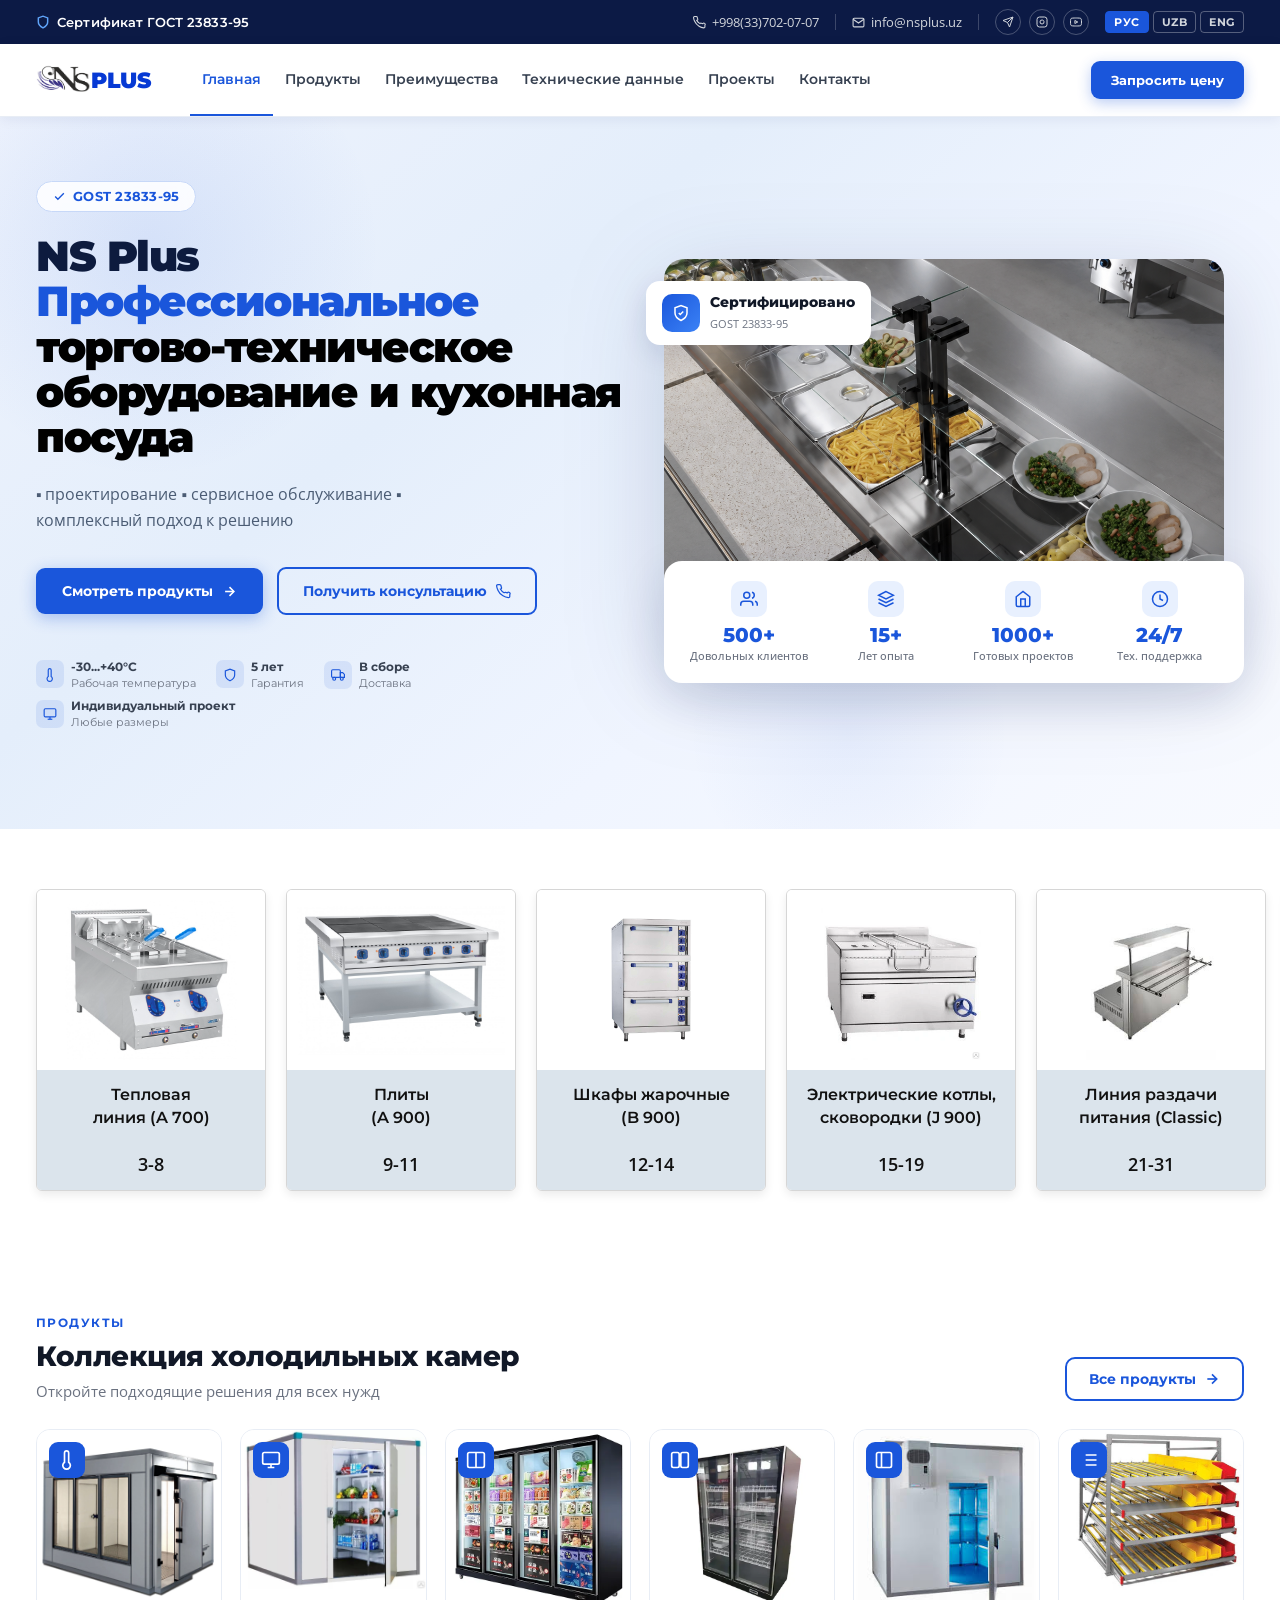
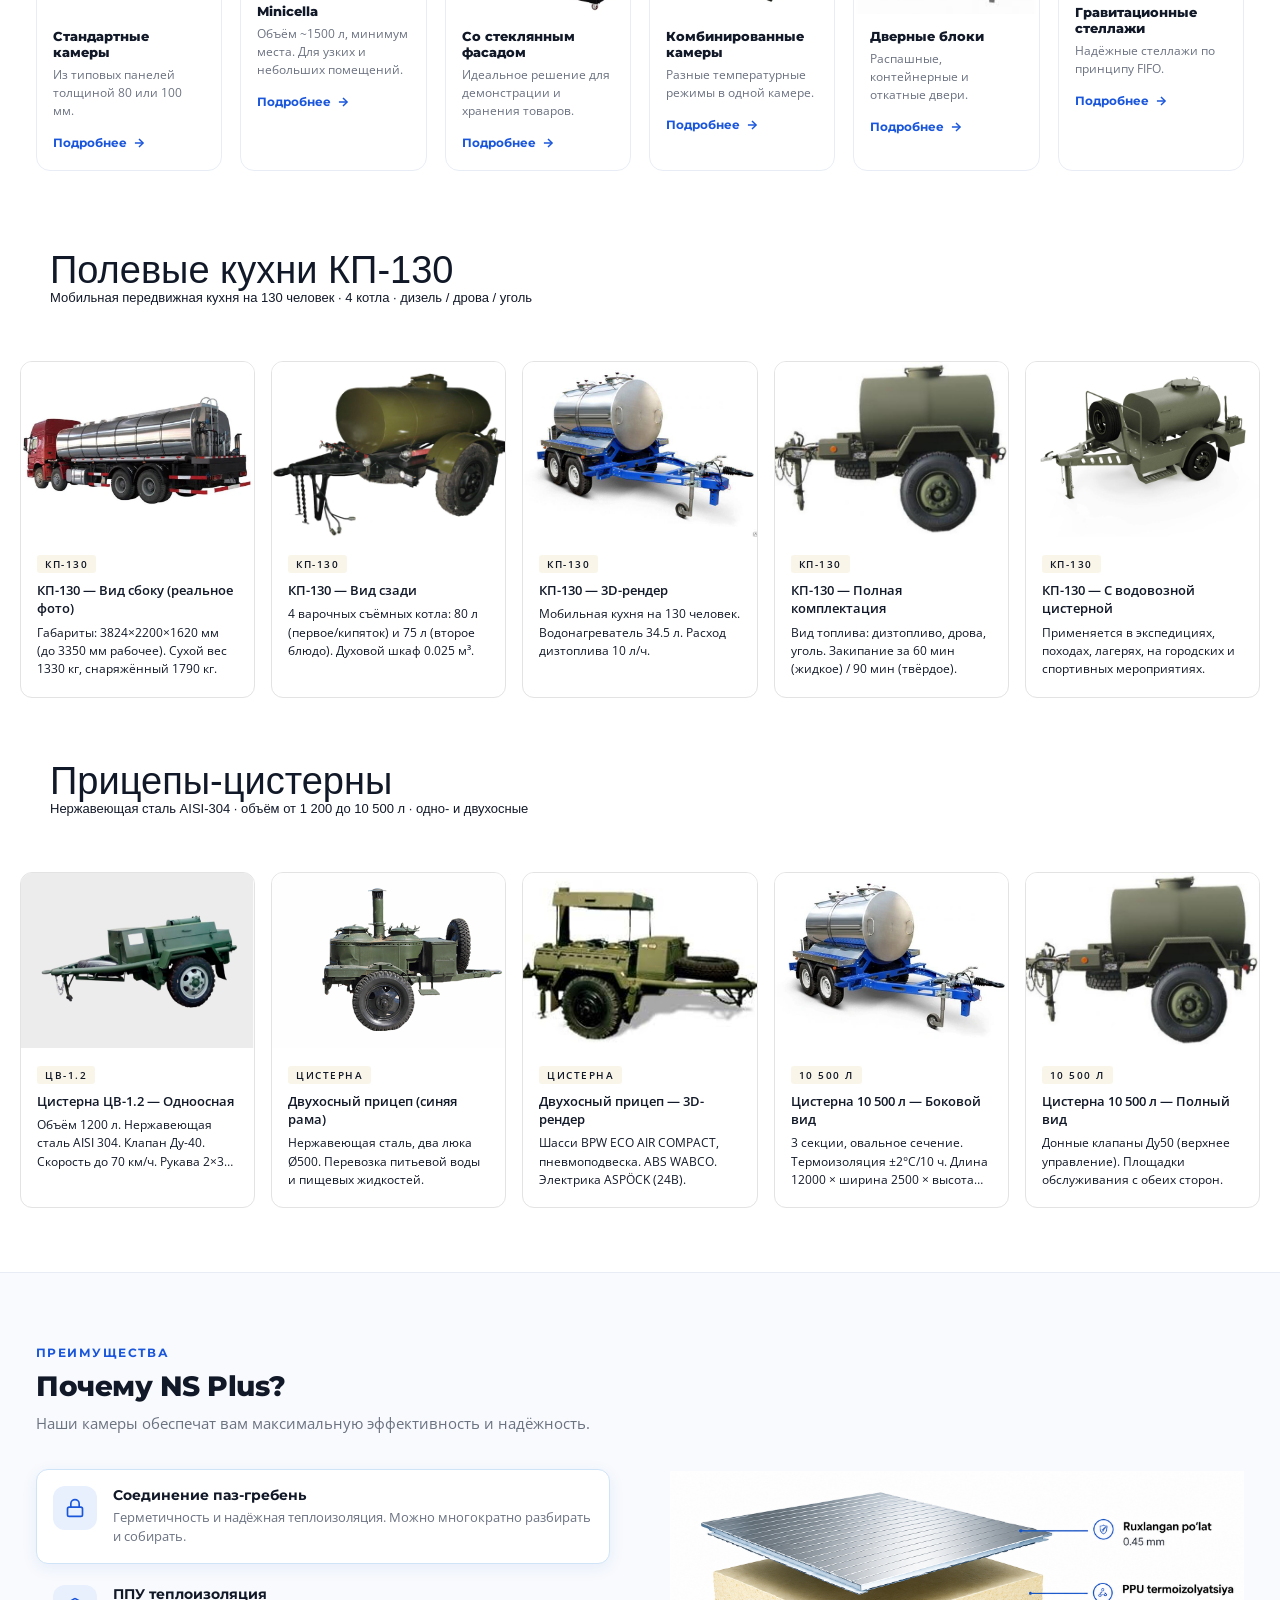
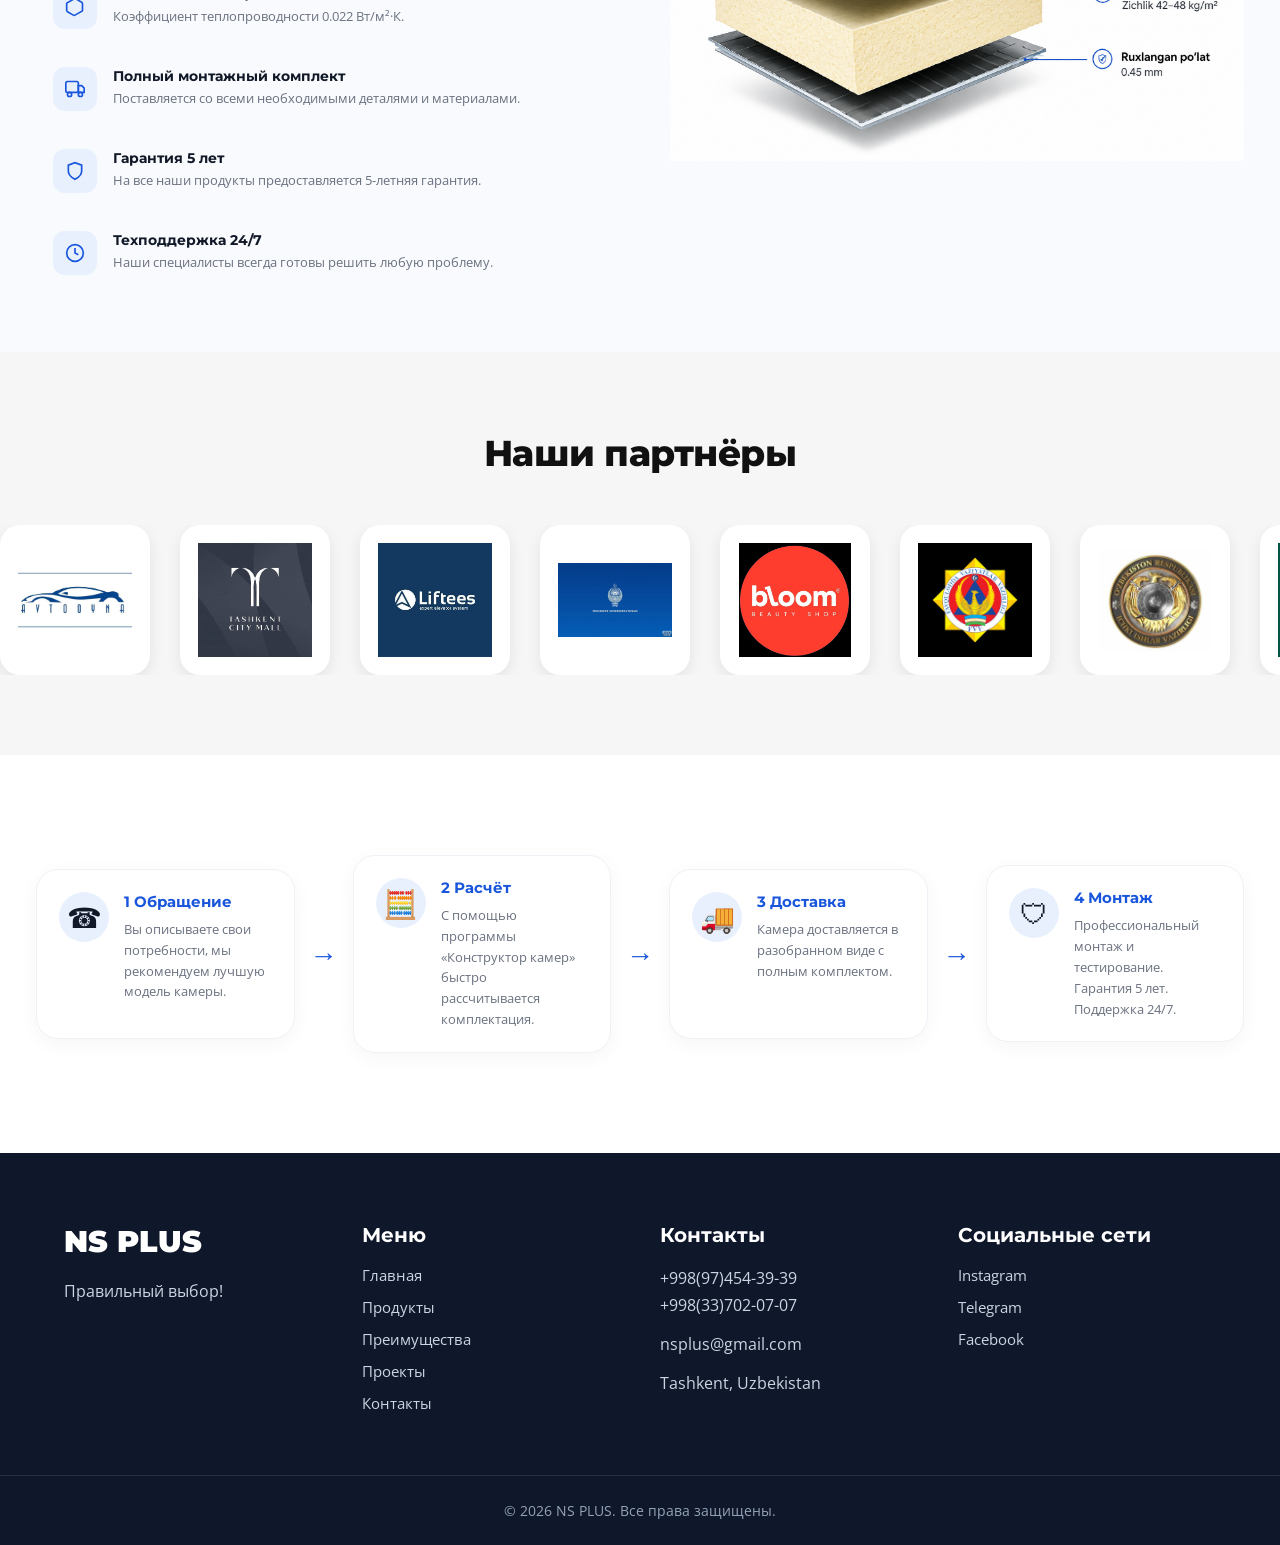
==== index.html @ 61f987cc "modal/lightbox" ====
<!DOCTYPE html>
<html lang="ru">
<head>
<meta charset="UTF-8">
<meta name="viewport" content="width=device-width, initial-scale=1.0">
<title>NS Plus – Холодильные Камеры</title>
<link rel="stylesheet" href="style.css">
<link href="https://fonts.googleapis.com/css2?family=Montserrat:wght@400;500;600;700;800;900&family=Open+Sans:wght@400;500;600&display=swap" rel="stylesheet">
</head>
<body>

<!-- ═══ TOP BAR ═══ -->
<div class="topbar">
  <div class="container">
    <div class="topbar-inner">
      <div class="topbar-cert">
        <svg width="14" height="14" viewBox="0 0 24 24" fill="none" stroke="currentColor" stroke-width="2.5"><path d="M12 22s8-4 8-10V5l-8-3-8 3v7c0 6 8 10 8 10z"/></svg>
        <span data-t="cert"></span>
      </div>
      <div class="topbar-right">
        <a href="tel:+998901234567">
          <svg width="13" height="13" viewBox="0 0 24 24" fill="none" stroke="currentColor" stroke-width="2"><path d="M22 16.92v3a2 2 0 01-2.18 2 19.79 19.79 0 01-8.63-3.07A19.5 19.5 0 013.07 9.81 19.79 19.79 0 011 3.14 2 2 0 013 1h3a2 2 0 012 1.72 12.84 12.84 0 00.7 2.81 2 2 0 01-.45 2.11L6.91 8.09a16 16 0 006 6l.27-.27a2 2 0 012.11-.45 12.84 12.84 0 002.81.7A2 2 0 0122 16.92z"/></svg>
          +998(33)702-07-07
        </a>
        <div class="topbar-divider"></div>
        <a href="mailto:info@nsplus.uz">
          <svg width="13" height="13" viewBox="0 0 24 24" fill="none" stroke="currentColor" stroke-width="2"><path d="M4 4h16c1.1 0 2 .9 2 2v12c0 1.1-.9 2-2 2H4c-1.1 0-2-.9-2-2V6c0-1.1.9-2 2-2z"/><polyline points="22,6 12,13 2,6"/></svg>
          info@nsplus.uz
        </a>
        <div class="topbar-divider"></div>
        <div class="social-icons">
          <a href="https://t.me/nsplusuz" aria-label="Telegram">
            <svg width="12" height="12" viewBox="0 0 24 24" fill="none" stroke="currentColor" stroke-width="2"><line x1="22" y1="2" x2="11" y2="13"/><polygon points="22 2 15 22 11 13 2 9 22 2"/></svg>
          </a>
          <a href="https://www.instagram.com/nsplus.prokitchen/" aria-label="Instagram">
            <svg width="12" height="12" viewBox="0 0 24 24" fill="none" stroke="currentColor" stroke-width="2"><rect x="2" y="2" width="20" height="20" rx="5" ry="5"/><path d="M16 11.37A4 4 0 1112.63 8 4 4 0 0116 11.37z"/><line x1="17.5" y1="6.5" x2="17.51" y2="6.5"/></svg>
          </a>
          <a href="#" aria-label="Facebook">
            <svg width="12" height="12" viewBox="0 0 24 24" fill="none" stroke="currentColor" stroke-width="2"><path d="M22.54 6.42a2.78 2.78 0 00-1.95-1.96C18.88 4 12 4 12 4s-6.88 0-8.59.46a2.78 2.78 0 00-1.95 1.96A29 29 0 001 12a29 29 0 00.46 5.58A2.78 2.78 0 003.41 19.54C5.12 20 12 20 12 20s6.88 0 8.59-.46a2.78 2.78 0 001.95-1.96A29 29 0 0023 12a29 29 0 00-.46-5.58z"/><polygon points="9.75 15.02 15.5 12 9.75 8.98 9.75 15.02"/></svg>
          </a>
        </div>
        <div class="lang-switcher">
          <button class="lang-btn active" onclick="setLang('ru')">РУС</button>
          <button class="lang-btn" onclick="setLang('uz')">UZB</button>
          <button class="lang-btn" onclick="setLang('en')">ENG</button>
        </div>
      </div>
    </div>
  </div>
</div>

<!-- ═══ NAVBAR ═══ -->
<nav>
  <div class="container">
    <div class="nav-inner">
      <a href="#" class="logo" aria-label="NS Plus">
        <span class="logo-text"><img class="nslogo" src="./images/logo.jpg" alt=""> PLUS</span>
      </a>

      <ul class="nav-links">
        <li><a href="#" class="active" data-t="nav_home"></a></li>
        <li><a href="#" data-t="nav_products"></a></li>
        <li><a href="#" data-t="nav_adv"></a></li>
        <li><a href="#" data-t="nav_tech"></a></li>
        <li><a href="#" data-t="nav_projects"></a></li>
        <li><a href="#" data-t="nav_contact"></a></li>
      </ul>

      <a href="#" class="btn-cta" data-t="nav_cta"></a>

      <button class="hamburger" id="hamburger" aria-label="Menu">
        <span></span><span></span><span></span>
      </button>
    </div>
  </div>
</nav>

<!-- Mobile Menu -->
<div class="mobile-menu" id="mobileMenu">
  <a href="#" class="active" data-t="nav_home"></a>
  <a href="#" data-t="nav_products"></a>
  <a href="#" data-t="nav_adv"></a>
  <a href="#" data-t="nav_tech"></a>
  <a href="#" data-t="nav_projects"></a>
  <a href="#" data-t="nav_contact"></a>
  <a href="#" class="mobile-cta" data-t="nav_cta"></a>
</div>

<!-- ═══ HERO ═══ -->
<section class="hero">
  <div class="container">
    <div class="hero-grid">
      <div class="hero-left">
        <div class="cert-pill">
          <svg width="13" height="13" viewBox="0 0 24 24" fill="none" stroke="currentColor" stroke-width="2.5"><polyline points="20 6 9 17 4 12"/></svg>
          GOST 23833-95
        </div>

        <h1 class="hero-title">
          NS Plus<br>
          <span class="blue">Профессиональное <br><p style="color: black;">торгово-техническое оборудование
            и кухонная посуда</p></span>
        </h1>

        <p class="hero-desc">▪ проектирование
          ▪ сервисное обслуживание
          ▪ комплексный подход к решению</p>

        <div class="hero-btns">
          <a href="#" class="btn-primary">
            <span data-t="hero_btn1"></span>
            <svg width="15" height="15" viewBox="0 0 24 24" fill="none" stroke="currentColor" stroke-width="2.5"><line x1="5" y1="12" x2="19" y2="12"/><polyline points="12 5 19 12 12 19"/></svg>
          </a>
          <a href="#" class="btn-secondary">
            <span data-t="hero_btn2"></span>
            <svg width="15" height="15" viewBox="0 0 24 24" fill="none" stroke="currentColor" stroke-width="2"><path d="M22 16.92v3a2 2 0 01-2.18 2 19.79 19.79 0 01-8.63-3.07A19.5 19.5 0 013.07 9.81 19.79 19.79 0 011 3.14 2 2 0 013 1h3a2 2 0 012 1.72 12.84 12.84 0 00.7 2.81 2 2 0 01-.45 2.11L6.91 8.09a16 16 0 006 6l.27-.27a2 2 0 012.11-.45 12.84 12.84 0 002.81.7A2 2 0 0122 16.92z"/></svg>
          </a>
        </div>

        <div class="hero-features">
          <div class="feature-item">
            <div class="fi-icon">
              <svg width="14" height="14" viewBox="0 0 24 24" fill="none" stroke="currentColor" stroke-width="2"><path d="M14 14.76V3.5a2.5 2.5 0 00-5 0v11.26a4.5 4.5 0 105 0z"/></svg>
            </div>
            <div>
              <strong style="font-size:12px;display:block;font-family:'Montserrat',sans-serif">-30...+40°C</strong>
              <span style="font-size:11px;color:#6b7280;font-weight:400" data-t="feat_temp"></span>
            </div>
          </div>
          <div class="feature-item">
            <div class="fi-icon">
              <svg width="14" height="14" viewBox="0 0 24 24" fill="none" stroke="currentColor" stroke-width="2"><path d="M12 22s8-4 8-10V5l-8-3-8 3v7c0 6 8 10 8 10z"/></svg>
            </div>
            <div>
              <strong style="font-size:12px;display:block;font-family:'Montserrat',sans-serif" data-t="feat_warranty_val"></strong>
              <span style="font-size:11px;color:#6b7280;font-weight:400" data-t="feat_warranty"></span>
            </div>
          </div>
          <div class="feature-item">
            <div class="fi-icon">
              <svg width="14" height="14" viewBox="0 0 24 24" fill="none" stroke="currentColor" stroke-width="2"><rect x="1" y="3" width="15" height="13" rx="2"/><polygon points="16 8 20 8 23 11 23 16 16 16 16 8"/><circle cx="5.5" cy="18.5" r="2.5"/><circle cx="18.5" cy="18.5" r="2.5"/></svg>
            </div>
            <div>
              <strong style="font-size:12px;display:block;font-family:'Montserrat',sans-serif" data-t="feat_delivery_val"></strong>
              <span style="font-size:11px;color:#6b7280;font-weight:400" data-t="feat_delivery"></span>
            </div>
          </div>
          <div class="feature-item">
            <div class="fi-icon">
              <svg width="14" height="14" viewBox="0 0 24 24" fill="none" stroke="currentColor" stroke-width="2"><rect x="2" y="3" width="20" height="14" rx="2"/><line x1="8" y1="21" x2="16" y2="21"/><line x1="12" y1="17" x2="12" y2="21"/></svg>
            </div>
            <div>
              <strong style="font-size:12px;display:block;font-family:'Montserrat',sans-serif" data-t="feat_custom_val"></strong>
              <span style="font-size:11px;color:#6b7280;font-weight:400" data-t="feat_custom"></span>
            </div>
          </div>
        </div>
      </div>

      <!-- RIGHT -->
      <div class="hero-right">
        <div class="hero-image-wrap">
          <div class="hero-badge">
            <div class="hero-badge-icon">
              <svg width="18" height="18" viewBox="0 0 24 24" fill="none" stroke="currentColor" stroke-width="2"><path d="M12 22s8-4 8-10V5l-8-3-8 3v7c0 6 8 10 8 10z"/><polyline points="9 12 11 14 15 10"/></svg>
            </div>
            <div class="hero-badge-text">
              <strong data-t="badge_title"></strong>
              <span>GOST 23833-95</span>
            </div>
          </div>

          <img class="heroimg" src="./images/imagee.jpg" alt="NS Plus холодильная камера">

          <div class="stats-float">
            <div class="s-item">
              <div class="s-icon">
                <svg width="18" height="18" viewBox="0 0 24 24" fill="none" stroke="currentColor" stroke-width="2"><path d="M17 21v-2a4 4 0 00-4-4H5a4 4 0 00-4 4v2"/><circle cx="9" cy="7" r="4"/><path d="M23 21v-2a4 4 0 00-3-3.87"/><path d="M16 3.13a4 4 0 010 7.75"/></svg>
              </div>
              <div class="s-num">500+</div>
              <div class="s-lbl" data-t="stat1"></div>
            </div>
            <div class="s-item">
              <div class="s-icon">
                <svg width="18" height="18" viewBox="0 0 24 24" fill="none" stroke="currentColor" stroke-width="2"><path d="M12 2L2 7l10 5 10-5-10-5z"/><path d="M2 17l10 5 10-5"/><path d="M2 12l10 5 10-5"/></svg>
              </div>
              <div class="s-num">15+</div>
              <div class="s-lbl" data-t="stat2"></div>
            </div>
            <div class="s-item">
              <div class="s-icon">
                <svg width="18" height="18" viewBox="0 0 24 24" fill="none" stroke="currentColor" stroke-width="2"><path d="M3 9l9-7 9 7v11a2 2 0 01-2 2H5a2 2 0 01-2-2z"/><polyline points="9 22 9 12 15 12 15 22"/></svg>
              </div>
              <div class="s-num">1000+</div>
              <div class="s-lbl" data-t="stat3"></div>
            </div>
            <div class="s-item">
              <div class="s-icon">
                <svg width="18" height="18" viewBox="0 0 24 24" fill="none" stroke="currentColor" stroke-width="2"><circle cx="12" cy="12" r="10"/><polyline points="12 6 12 12 16 14"/></svg>
              </div>
              <div class="s-num">24/7</div>
              <div class="s-lbl" data-t="stat4"></div>
            </div>
          </div>
        </div>
      </div>
    </div>
  </div>
</section>

<!-- ═══ CATEGORIES ═══ -->
<section class="categories-section">
  <div class="container-full">
    <div class="nsplus-categories">
      <div class="nsplus-card-a1">
        <div class="nsplus-img-box-a1"><img src="./images/1.jpg" alt=""></div>
        <div class="nsplus-content-a1">
          <div class="nsplus-title-a1">Тепловая<br>линия (A 700)</div>
          <div class="nsplus-number-a1">3-8</div>
        </div>
      </div>
      <div class="nsplus-card-a1">
        <div class="nsplus-img-box-a1"><img src="./images/2.jpg" alt=""></div>
        <div class="nsplus-content-a1">
          <div class="nsplus-title-a1">Плиты<br>(A 900)</div>
          <div class="nsplus-number-a1">9-11</div>
        </div>
      </div>
      <div class="nsplus-card-a1">
        <div class="nsplus-img-box-a1"><img src="./images/3.jpg" alt=""></div>
        <div class="nsplus-content-a1">
          <div class="nsplus-title-a1">Шкафы жарочные<br>(B 900)</div>
          <div class="nsplus-number-a1">12-14</div>
        </div>
      </div>
      <div class="nsplus-card-a1">
        <div class="nsplus-img-box-a1"><img src="./images/4.jpg" alt=""></div>
        <div class="nsplus-content-a1">
          <div class="nsplus-title-a1">Электрические котлы,<br>сковородки (J 900)</div>
          <div class="nsplus-number-a1">15-19</div>
        </div>
      </div>
      <div class="nsplus-card-a1">
        <div class="nsplus-img-box-a1"><img src="./images/5.jpg" alt=""></div>
        <div class="nsplus-content-a1">
          <div class="nsplus-title-a1">Линия раздачи<br>питания (Classic)</div>
          <div class="nsplus-number-a1">21-31</div>
        </div>
      </div>
      <div class="nsplus-card-a1">
        <div class="nsplus-img-box-a1"><img src="./images/6.jpg" alt=""></div>
        <div class="nsplus-content-a1">
          <div class="nsplus-title-a1">Линия раздачи<br>питания (Modern)</div>
          <div class="nsplus-number-a1">32-40</div>
        </div>
      </div>
      <div class="nsplus-card-a1">
        <div class="nsplus-img-box-a1"><img src="./images/1.png" alt=""></div>
        <div class="nsplus-content-a1">
          <div class="nsplus-title-a1">Плиты<br>(A 900)</div>
          <div class="nsplus-number-a1">9-11</div>
        </div>
      </div>
      <div class="nsplus-card-a1">
        <div class="nsplus-img-box-a1"><img src="./images/2.png" alt=""></div>
        <div class="nsplus-content-a1">
          <div class="nsplus-title-a1">Шкафы жарочные<br>(B 900)</div>
          <div class="nsplus-number-a1">12-14</div>
        </div>
      </div>
      <div class="nsplus-card-a1">
        <div class="nsplus-img-box-a1"><img src="./images/3.png" alt=""></div>
        <div class="nsplus-content-a1">
          <div class="nsplus-title-a1">Шкафы жарочные<br>(B 900)</div>
          <div class="nsplus-number-a1">12-14</div>
        </div>
      </div>
      <div class="nsplus-card-a1">
        <div class="nsplus-img-box-a1"><img src="./images/4.png" alt=""></div>
        <div class="nsplus-content-a1">
          <div class="nsplus-title-a1">стол модели Finezja<br>(90 см)</div>
          <div class="nsplus-number-a1">12-14</div>
        </div>
      </div>
    </div>
  </div>
</section>

<!-- ═══ PRODUCTS SECTION ═══ -->
<section class="products-section">
  <div class="container">
    <div class="section-header">
      <div class="section-left">
        <span class="section-label" data-t="prod_label"></span>
        <h2 class="section-title" data-t="prod_title"></h2>
        <p class="section-sub" data-t="prod_sub"></p>
      </div>
      <a href="#" class="btn-outline-blue">
        <span data-t="prod_all"></span>
        <svg width="16" height="16" viewBox="0 0 24 24" fill="none" stroke="currentColor" stroke-width="2.5"><line x1="5" y1="12" x2="19" y2="12"/><polyline points="12 5 19 12 12 19"/></svg>
      </a>
    </div>

    <div class="products-grid">
      <!-- Card 1 -->
      <div class="product-card">
        <div class="card-img-wrap">
          <div class="card-icon"><svg width="20" height="20" viewBox="0 0 24 24" fill="none" stroke="currentColor" stroke-width="2"><path d="M14 14.76V3.5a2.5 2.5 0 00-5 0v11.26a4.5 4.5 0 105 0z"/></svg></div>
          <img class="card-svg" src="./images/21.jpg" alt="">
        </div>
        <div class="card-body">
          <h3 data-t="c1_title"></h3>
          <p data-t="c1_desc"></p>
          <a href="#" class="card-link"><span data-t="detail"></span> <svg width="14" height="14" viewBox="0 0 24 24" fill="none" stroke="currentColor" stroke-width="2.5"><line x1="5" y1="12" x2="19" y2="12"/><polyline points="12 5 19 12 12 19"/></svg></a>
        </div>
      </div>

      <!-- Card 2 -->
      <div class="product-card">
        <div class="card-img-wrap">
          <div class="card-icon"><svg width="20" height="20" viewBox="0 0 24 24" fill="none" stroke="currentColor" stroke-width="2"><rect x="2" y="3" width="20" height="14" rx="2"/><line x1="8" y1="21" x2="16" y2="21"/><line x1="12" y1="17" x2="12" y2="21"/></svg></div>
          <img class="card-svg" src="./images/22.jpg" alt="">
        </div>
        <div class="card-body">
          <h3 data-t="c2_title"></h3>
          <p data-t="c2_desc"></p>
          <a href="#" class="card-link"><span data-t="detail"></span> <svg width="14" height="14" viewBox="0 0 24 24" fill="none" stroke="currentColor" stroke-width="2.5"><line x1="5" y1="12" x2="19" y2="12"/><polyline points="12 5 19 12 12 19"/></svg></a>
        </div>
      </div>

      <!-- Card 3 -->
      <div class="product-card">
        <div class="card-img-wrap">
          <div class="card-icon"><svg width="20" height="20" viewBox="0 0 24 24" fill="none" stroke="currentColor" stroke-width="2"><rect x="2" y="3" width="20" height="18" rx="2"/><line x1="12" y1="3" x2="12" y2="21"/></svg></div>
          <img class="card-svg" src="./images/fasadom.jpg" alt="">
        </div>
        <div class="card-body">
          <h3 data-t="c3_title"></h3>
          <p data-t="c3_desc"></p>
          <a href="#" class="card-link"><span data-t="detail"></span> <svg width="14" height="14" viewBox="0 0 24 24" fill="none" stroke="currentColor" stroke-width="2.5"><line x1="5" y1="12" x2="19" y2="12"/><polyline points="12 5 19 12 12 19"/></svg></a>
        </div>
      </div>

      <!-- Card 4 -->
      <div class="product-card">
        <div class="card-img-wrap">
          <div class="card-icon"><svg width="20" height="20" viewBox="0 0 24 24" fill="none" stroke="currentColor" stroke-width="2"><rect x="2" y="3" width="9" height="18" rx="2"/><rect x="13" y="3" width="9" height="18" rx="2"/></svg></div>
          <img class="card-svg" src="./images/20.jpg" alt="">
        </div>
        <div class="card-body">
          <h3 data-t="c4_title"></h3>
          <p data-t="c4_desc"></p>
          <a href="#" class="card-link"><span data-t="detail"></span> <svg width="14" height="14" viewBox="0 0 24 24" fill="none" stroke="currentColor" stroke-width="2.5"><line x1="5" y1="12" x2="19" y2="12"/><polyline points="12 5 19 12 12 19"/></svg></a>
        </div>
      </div>

      <!-- Card 5 -->
      <div class="product-card">
        <div class="card-img-wrap">
          <div class="card-icon"><svg width="20" height="20" viewBox="0 0 24 24" fill="none" stroke="currentColor" stroke-width="2"><rect x="3" y="3" width="18" height="18" rx="2"/><line x1="9" y1="3" x2="9" y2="21"/></svg></div>
          <img class="card-svg" src="./images/23.jpg" alt="">
        </div>
        <div class="card-body">
          <h3 data-t="c5_title"></h3>
          <p data-t="c5_desc"></p>
          <a href="#" class="card-link"><span data-t="detail"></span> <svg width="14" height="14" viewBox="0 0 24 24" fill="none" stroke="currentColor" stroke-width="2.5"><line x1="5" y1="12" x2="19" y2="12"/><polyline points="12 5 19 12 12 19"/></svg></a>
        </div>
      </div>

      <!-- Card 6 -->
      <div class="product-card">
        <div class="card-img-wrap">
          <div class="card-icon"><svg width="20" height="20" viewBox="0 0 24 24" fill="none" stroke="currentColor" stroke-width="2"><line x1="8" y1="6" x2="21" y2="6"/><line x1="8" y1="12" x2="21" y2="12"/><line x1="8" y1="18" x2="21" y2="18"/><line x1="3" y1="6" x2="3.01" y2="6"/><line x1="3" y1="12" x2="3.01" y2="12"/><line x1="3" y1="18" x2="3.01" y2="18"/></svg></div>
          <img class="card-svg" src="./images/24.jpg" alt="">
        </div>
        <div class="card-body">
          <h3 data-t="c6_title"></h3>
          <p data-t="c6_desc"></p>
          <a href="#" class="card-link"><span data-t="detail"></span> <svg width="14" height="14" viewBox="0 0 24 24" fill="none" stroke="currentColor" stroke-width="2.5"><line x1="5" y1="12" x2="19" y2="12"/><polyline points="12 5 19 12 12 19"/></svg></a>
        </div>
      </div>
    </div>
  </div>
</section>

<section>

  <!-- ── ROW 1 ── -->
  <div id="row1" class="section-gap">
    <div class="section-header">
      <div class="section-num">Полевые кухни КП-130
        <div class="section-info">
          <p>Мобильная передвижная кухня на 130 человек · 4 котла · дизель / дрова / уголь</p>
        </div>
      </div>
    </div>
    <div class="section-divider"></div>

    <div class="desktop-grid" id="dg1"></div>

    <div class="carousel-wrap">
      <div class="carousel-viewport">
        <div class="carousel-track" id="ct1"></div>
      </div>
      <div class="carousel-controls">
        <button class="c-btn" id="prev1">&#8592;</button>
        <div class="c-dots" id="dots1"></div>
        <span class="c-count" id="count1"></span>
        <button class="c-btn" id="next1">&#8594;</button>
      </div>
    </div>
  </div>

  <!-- ── ROW 2 ── -->
  <div id="row2" class="section-gap">
    <div class="section-header">
      <div class="section-num">Прицепы-цистерны <div class="section-info">
        <p>Нержавеющая сталь AISI-304 · объём от 1 200 до 10 500 л · одно- и двухосные</p>
      </div></div>
    </div>
    <div class="section-divider"></div>

    <div class="desktop-grid" id="dg2"></div>

    <div class="carousel-wrap">
      <div class="carousel-viewport">
        <div class="carousel-track" id="ct2"></div>
      </div>
      <div class="carousel-controls">
        <button class="c-btn" id="prev2">&#8592;</button>
        <div class="c-dots" id="dots2"></div>
        <span class="c-count" id="count2"></span>
        <button class="c-btn" id="next2">&#8594;</button>
      </div>
    </div>
  </div>

</section>

<!-- ═══ ADVANTAGES ═══ -->
<section class="adv-section">
  <div class="container">
    <div class="adv-grid">
      <div class="adv-left">
        <span class="section-label" data-t="adv_label"></span>
        <h2 class="section-title" style="margin-bottom:10px" data-t="adv_title"></h2>
        <p class="section-sub" style="margin-bottom:36px" data-t="adv_sub"></p>

        <div class="adv-list">
          <div class="adv-item adv-active">
            <div class="adv-icon"><svg width="20" height="20" viewBox="0 0 24 24" fill="none" stroke="currentColor" stroke-width="2"><rect x="3" y="11" width="18" height="11" rx="2" ry="2"/><path d="M7 11V7a5 5 0 0110 0v4"/></svg></div>
            <div>
              <strong data-t="adv1_title"></strong>
              <p data-t="adv1_desc"></p>
            </div>
          </div>
          <div class="adv-item">
            <div class="adv-icon"><svg width="20" height="20" viewBox="0 0 24 24" fill="none" stroke="currentColor" stroke-width="2"><path d="M21 16V8a2 2 0 00-1-1.73l-7-4a2 2 0 00-2 0l-7 4A2 2 0 002 8v8a2 2 0 001 1.73l7 4a2 2 0 002 0l7-4A2 2 0 0021 16z"/></svg></div>
            <div>
              <strong data-t="adv2_title"></strong>
              <p data-t="adv2_desc"></p>
            </div>
          </div>
          <div class="adv-item">
            <div class="adv-icon"><svg width="20" height="20" viewBox="0 0 24 24" fill="none" stroke="currentColor" stroke-width="2"><rect x="1" y="3" width="15" height="13" rx="2"/><polygon points="16 8 20 8 23 11 23 16 16 16 16 8"/><circle cx="5.5" cy="18.5" r="2.5"/><circle cx="18.5" cy="18.5" r="2.5"/></svg></div>
            <div>
              <strong data-t="adv3_title"></strong>
              <p data-t="adv3_desc"></p>
            </div>
          </div>
          <div class="adv-item">
            <div class="adv-icon"><svg width="20" height="20" viewBox="0 0 24 24" fill="none" stroke="currentColor" stroke-width="2"><path d="M12 22s8-4 8-10V5l-8-3-8 3v7c0 6 8 10 8 10z"/></svg></div>
            <div>
              <strong data-t="adv4_title"></strong>
              <p data-t="adv4_desc"></p>
            </div>
          </div>
          <div class="adv-item">
            <div class="adv-icon"><svg width="20" height="20" viewBox="0 0 24 24" fill="none" stroke="currentColor" stroke-width="2"><circle cx="12" cy="12" r="10"/><polyline points="12 6 12 12 16 14"/></svg></div>
            <div>
              <strong data-t="adv5_title"></strong>
              <p data-t="adv5_desc"></p>
            </div>
          </div>
        </div>
      </div>

      <div class="adv-right">
        <img class="panel-diagram" src="./images/25.png" alt="">
      </div>
    </div>
  </div>
</section>

<!-- ═══ PARTNERS ═══ -->
<section class="partners-section">
  <h2 class="section-title" data-t="partners_title"></h2>
  <div class="slider">
    <div class="slider-track">
      <div class="country-item"><img src="images/avtooyna.jpg" alt=""></div>
      <div class="country-item"><img src="images/tashkent-city-mall.jpg" alt=""></div>
      <div class="country-item"><img src="images/liftees.jpg" alt=""></div>
      <div class="country-item"><img src="images/defense.jpg" alt=""></div>
      <div class="country-item"><img src="images/bloom.jpg" alt=""></div>
      <div class="country-item"><img src="images/fvv.jpg" alt=""></div>
      <div class="country-item"><img src="images/government.jpg" alt=""></div>
      <div class="country-item"><img src="images/uzbek-geologiya.jpg" alt=""></div>
      <div class="country-item"><img src="images/uey-construction.jpg" alt=""></div>
      <div class="country-item"><img src="images/koc-construction.jpg" alt=""></div>
      <div class="country-item"><img src="images/armk.jpg" alt=""></div>
      <div class="country-item"><img src="images/hmk.jpg" alt=""></div>
      <div class="country-item"><img src="images/mudofaa.jpg" alt=""></div>
      <div class="country-item"><img src="images/ies.jpg" alt=""></div>
      <div class="country-item"><img src="images/milliy-gvardiya.jpg" alt=""></div>
      <!-- Duplicate -->
      <div class="country-item"><img src="images/avtooyna.jpg" alt=""></div>
      <div class="country-item"><img src="images/tashkent-city-mall.jpg" alt=""></div>
      <div class="country-item"><img src="images/liftees.jpg" alt=""></div>
      <div class="country-item"><img src="images/defense.jpg" alt=""></div>
      <div class="country-item"><img src="images/bloom.jpg" alt=""></div>
      <div class="country-item"><img src="images/fvv.jpg" alt=""></div>
      <div class="country-item"><img src="images/government.jpg" alt=""></div>
      <div class="country-item"><img src="images/uzbek-geologiya.jpg" alt=""></div>
      <div class="country-item"><img src="images/uey-construction.jpg" alt=""></div>
      <div class="country-item"><img src="images/koc-construction.jpg" alt=""></div>
      <div class="country-item"><img src="images/armk.jpg" alt=""></div>
      <div class="country-item"><img src="images/hmk.jpg" alt=""></div>
      <div class="country-item"><img src="images/mudofaa.jpg" alt=""></div>
      <div class="country-item"><img src="images/ies.jpg" alt=""></div>
      <div class="country-item"><img src="images/milliy-gvardiya.jpg" alt=""></div>
    </div>
  </div>
</section>

<!-- ═══ STEPS ═══ -->
<div class="steps-container">
  <div class="step-box">
    <div class="icon-circle">☎</div>
    <div class="step-content">
      <h3><span>1</span> <span data-t="step1_title"></span></h3>
      <p data-t="step1_desc"></p>
    </div>
  </div>
  <div class="arrow">→</div>
  <div class="step-box">
    <div class="icon-circle">🧮</div>
    <div class="step-content">
      <h3><span>2</span> <span data-t="step2_title"></span></h3>
      <p data-t="step2_desc"></p>
    </div>
  </div>
  <div class="arrow">→</div>
  <div class="step-box">
    <div class="icon-circle">🚚</div>
    <div class="step-content">
      <h3><span>3</span> <span data-t="step3_title"></span></h3>
      <p data-t="step3_desc"></p>
    </div>
  </div>
  <div class="arrow">→</div>
  <div class="step-box">
    <div class="icon-circle">🛡</div>
    <div class="step-content">
      <h3><span>4</span> <span data-t="step4_title"></span></h3>
      <p data-t="step4_desc"></p>
    </div>
  </div>
</div>

<!-- ═══ FOOTER ═══ -->
<footer class="footer">
  <div class="footer-container">
    <div class="footer-box">
      <h2 class="footer-logo">NS PLUS</h2>
      <p class="footer-text" data-t="footer_slogan"></p>
    </div>
    <div class="footer-box">
      <h3 data-t="footer_menu"></h3>
      <a href="#" data-t="nav_home"></a>
      <a href="#" data-t="nav_products"></a>
      <a href="#" data-t="nav_adv"></a>
      <a href="#" data-t="nav_projects"></a>
      <a href="#" data-t="nav_contact"></a>
    </div>
    <div class="footer-box">
      <h3 data-t="footer_contact"></h3>
      <p>+998(97)454-39-39 <br>
        +998(33)702-07-07</p>
      <p>nsplus@gmail.com</p>
      <p>Tashkent, Uzbekistan</p>
    </div>
    <div class="footer-box">
      <h3 data-t="footer_social"></h3>
      <div class="socials">
        <a href="https://www.instagram.com/nsplus.prokitchen/">Instagram</a>
        <a href="https://t.me/nsplusuz">Telegram</a>
        <a href="#">Facebook</a>
      </div>
    </div>
  </div>
  <div class="footer-bottom">
    © 2026 NS PLUS. <span data-t="footer_rights"></span>
  </div>
</footer>
</body>
<script src="index.js"></script>
</html>
---- style.css ----
*, *::before, *::after { box-sizing: border-box; margin: 0; padding: 0; }

:root {
  --blue: #1a56db;
  --blue-dark: #1442b5;
  --blue-hover: #1548c8;
  --blue-light: #e8f0fe;
  --navy: #0f2057;
  --white: #ffffff;
  --gray-light: #f4f7fb;
  --gray: #6b7280;
  --text: #111827;
  --text-soft: #4b5563;
}

html { scroll-behavior: smooth; }

body {
  font-family: 'Open Sans', sans-serif;
  color: var(--text);
  background: #fff;
  overflow-x: hidden;
}

.nslogo{
  width: 55px;
  height: 30px;
}

/* ── LANGUAGE SWITCHER ── */
.lang-switcher {
  display: flex;
  align-items: center;
  gap: 4px;
}
.lang-btn {
  background: transparent;
  border: 1px solid rgba(255,255,255,0.3);
  color: #d1d5db;
  font-size: 11px;
  font-weight: 700;
  font-family: 'Montserrat', sans-serif;
  padding: 3px 8px;
  border-radius: 4px;
  cursor: pointer;
  transition: all 0.2s;
  letter-spacing: 0.05em;
}
.lang-btn:hover { color: #fff; border-color: #fff; background: rgba(255,255,255,0.1); }
.lang-btn.active { background: var(--blue); color: #fff; border-color: var(--blue); }

/* ── TOP BAR ── */
.topbar {
  background: #0c1a45;
  color: #fff;
  font-size: 13px;
  padding: 9px 0;
}
.container { max-width: 1280px; margin: 0 auto; padding: 0 36px; }
.topbar-inner {
  display: flex;
  justify-content: space-between;
  align-items: center;
  flex-wrap: wrap;
  gap: 8px;
}
.topbar-cert {
  display: flex;
  align-items: center;
  gap: 7px;
  font-weight: 600;
  font-family: 'Montserrat', sans-serif;
  font-size: 12.5px;
  letter-spacing: 0.01em;
}
.topbar-cert svg { color: #60a5fa; flex-shrink: 0; }
.topbar-right { display: flex; align-items: center; gap: 16px; flex-wrap: wrap; }
.topbar-right a {
  color: #d1d5db;
  text-decoration: none;
  display: flex;
  align-items: center;
  gap: 6px;
  font-size: 12.5px;
  transition: color 0.2s;
}
.topbar-right a:hover { color: #fff; }
.topbar-divider { width: 1px; height: 16px; background: rgba(255,255,255,0.2); }
.social-icons { display: flex; gap: 8px; align-items: center; }
.social-icons a {
  color: #d1d5db;
  width: 26px; height: 26px;
  border: 1px solid rgba(255,255,255,0.25);
  border-radius: 50%;
  display: flex; align-items: center; justify-content: center;
  text-decoration: none;
  transition: all 0.2s;
}
.social-icons a:hover { color: #fff; border-color: #fff; background: rgba(255,255,255,0.1); }

/* ── NAVBAR ── */
nav {
  background: #fff;
  border-bottom: 1px solid #e8edf5;
  position: sticky;
  top: 0;
  z-index: 1000;
  box-shadow: 0 2px 12px rgba(15,32,87,0.07);
}
.nav-inner {
  display: flex;
  align-items: center;
  height: 72px;
  gap: 0;
}
.logo { text-decoration: none; display: flex; align-items: center; margin-right: 40px; flex-shrink: 0; }
.logo-text {
  font-family: 'Montserrat', sans-serif;
  font-size: 22px;
  font-weight: 900;
  color: #0639d4;
  letter-spacing: -0.5px;
  display: flex;
  align-items: center;
}
.logo-text span { color: var(--blue); }

/* Nav links */
.nav-links { display: flex; align-items: center; gap: 0; list-style: none; flex: 1; }
.nav-links li a {
  text-decoration: none;
  color: #374151;
  font-size: 13.5px;
  font-weight: 600;
  font-family: 'Montserrat', sans-serif;
  padding: 0 12px;
  height: 72px;
  display: flex;
  align-items: center;
  border-bottom: 2.5px solid transparent;
  transition: color 0.2s, border-color 0.2s;
  white-space: nowrap;
}
.nav-links li a:hover { color: var(--blue); }
.nav-links li a.active { color: var(--blue); border-bottom-color: var(--blue); }

/* Hamburger */
.hamburger {
  display: none;
  flex-direction: column;
  gap: 5px;
  cursor: pointer;
  padding: 8px;
  margin-left: auto;
  background: none;
  border: none;
}
.hamburger span {
  display: block;
  width: 24px;
  height: 2.5px;
  background: #374151;
  border-radius: 2px;
  transition: all 0.3s;
}
.hamburger.open span:nth-child(1) { transform: rotate(45deg) translate(5px, 5px); }
.hamburger.open span:nth-child(2) { opacity: 0; }
.hamburger.open span:nth-child(3) { transform: rotate(-45deg) translate(5px, -5px); }

/* Mobile menu */
.mobile-menu {
  display: none;
  position: fixed;
  top: 72px;
  left: 0;
  right: 0;
  background: #fff;
  border-bottom: 1px solid #e8edf5;
  box-shadow: 0 8px 24px rgba(0,0,0,0.12);
  z-index: 999;
  padding: 16px 0;
}
.mobile-menu.open { display: block; }
.mobile-menu a {
  display: block;
  padding: 12px 24px;
  color: #374151;
  text-decoration: none;
  font-size: 14px;
  font-weight: 600;
  font-family: 'Montserrat', sans-serif;
  border-left: 3px solid transparent;
  transition: all 0.2s;
}
.mobile-menu a:hover, .mobile-menu a.active { color: var(--blue); border-left-color: var(--blue); background: var(--blue-light); }
.mobile-menu .mobile-cta {
  margin: 12px 24px 4px;
  background: var(--blue);
  color: #fff;
  border-radius: 9px;
  padding: 13px 20px;
  text-align: center;
  border-left: none;
}
.mobile-menu .mobile-cta:hover { background: var(--blue-hover); }

/* CTA Button */
.btn-cta {
  margin-left: auto;
  background: var(--blue);
  color: #fff;
  border: none;
  padding: 11px 20px;
  border-radius: 9px;
  font-size: 13px;
  font-weight: 700;
  font-family: 'Montserrat', sans-serif;
  cursor: pointer;
  display: inline-flex;
  align-items: center;
  gap: 7px;
  text-decoration: none;
  transition: background 0.2s, transform 0.15s, box-shadow 0.2s;
  box-shadow: 0 4px 14px rgba(26,86,219,0.3);
  white-space: nowrap;
  flex-shrink: 0;
}
.btn-cta:hover { background: var(--blue-hover); transform: translateY(-1px); box-shadow: 0 6px 20px rgba(26,86,219,0.38); }

/* ── HERO ── */
.hero {
  background: linear-gradient(140deg, #eef3fd 0%, #e4eefb 35%, #f0f5ff 65%, #f8faff 100%);
  min-height: 580px;
  position: relative;
  overflow: hidden;
}
.hero::before {
  content: '';
  position: absolute;
  top: -120px; left: -100px;
  width: 500px; height: 500px;
  background: radial-gradient(circle, rgba(26,86,219,0.1) 0%, transparent 65%);
  pointer-events: none;
}
.hero::after {
  content: '';
  position: absolute;
  bottom: -80px; right: 20%;
  width: 350px; height: 350px;
  background: radial-gradient(circle, rgba(26,86,219,0.06) 0%, transparent 65%);
  pointer-events: none;
}
.hero-grid {
  display: grid;
  grid-template-columns: 1fr 1fr;
  gap: 32px;
  align-items: center;
  padding: 64px 0 100px;
  position: relative;
  z-index: 2;
}

.hero-left { display: flex; flex-direction: column; }
.cert-pill {
  display: inline-flex;
  align-items: center;
  gap: 7px;
  background: rgba(255,255,255,0.85);
  backdrop-filter: blur(8px);
  border: 1.5px solid #c7d8f8;
  border-radius: 24px;
  padding: 7px 16px;
  font-size: 12.5px;
  font-weight: 700;
  color: var(--blue);
  font-family: 'Montserrat', sans-serif;
  width: fit-content;
  margin-bottom: 22px;
  letter-spacing: 0.02em;
  animation: fadeUp 0.6s ease both;
}

.hero-title {
  font-family: 'Montserrat', sans-serif;
  font-size: 42px;
  font-weight: 900;
  line-height: 1.08;
  color: #0d1b3e;
  margin-bottom: 20px;
  letter-spacing: -1.5px;
  animation: fadeUp 0.6s 0.1s ease both;
}
.hero-title .blue { color: var(--blue); display: block; }

.hero-desc {
  color: #4b5c74;
  font-size: 15.5px;
  line-height: 1.7;
  margin-bottom: 34px;
  max-width: 440px;
  animation: fadeUp 0.6s 0.2s ease both;
}

.hero-btns {
  display: flex;
  gap: 14px;
  align-items: center;
  margin-bottom: 44px;
  animation: fadeUp 0.6s 0.3s ease both;
  flex-wrap: wrap;
}
.btn-primary {
  background: var(--blue);
  color: #fff;
  border: none;
  padding: 14px 26px;
  border-radius: 9px;
  font-size: 14px;
  font-weight: 700;
  font-family: 'Montserrat', sans-serif;
  cursor: pointer;
  display: inline-flex;
  align-items: center;
  gap: 9px;
  text-decoration: none;
  transition: background 0.2s, transform 0.15s, box-shadow 0.2s;
  box-shadow: 0 4px 16px rgba(26,86,219,0.32);
}
.btn-primary:hover { background: var(--blue-hover); transform: translateY(-2px); box-shadow: 0 8px 24px rgba(26,86,219,0.38); }
.btn-secondary {
  background: transparent;
  color: var(--blue);
  border: 2px solid var(--blue);
  padding: 13px 24px;
  border-radius: 9px;
  font-size: 14px;
  font-weight: 700;
  font-family: 'Montserrat', sans-serif;
  cursor: pointer;
  display: inline-flex;
  align-items: center;
  gap: 9px;
  text-decoration: none;
  transition: all 0.2s;
}
.btn-secondary:hover { background: var(--blue); color: #fff; transform: translateY(-2px); }

.hero-features {
  display: flex;
  gap: 8px 20px;
  flex-wrap: wrap;
  animation: fadeUp 0.6s 0.4s ease both;
}
.feature-item {
  display: flex;
  align-items: center;
  gap: 7px;
  font-size: 13px;
  color: #374151;
  font-weight: 600;
  font-family: 'Montserrat', sans-serif;
}
.feature-item .fi-icon {
  width: 28px; height: 28px;
  background: rgba(26,86,219,0.1);
  border-radius: 7px;
  display: flex; align-items: center; justify-content: center;
  flex-shrink: 0;
}
.feature-item .fi-icon svg { color: var(--blue); }

/* Hero right */
.hero-right {
  position: relative;
  display: flex;
  align-items: center;
  justify-content: flex-end;
  animation: fadeRight 0.7s 0.15s ease both;
}
.hero-image-wrap { position: relative; width: 100%; max-width: 580px; }

.heroimg {
  width: 100%;
  max-width: 560px;
  height: auto;
  aspect-ratio: 10/7;
  border-radius: 20px;
  object-fit: cover;
  display: block;
  filter: drop-shadow(0 24px 48px rgba(15,32,87,0.18));
}

/* Floating stats card */
.stats-float {
  position: absolute;
  bottom: -32px;
  right: 0;
  left: 0;
  background: #fff;
  border-radius: 18px;
  padding: 20px 24px;
  box-shadow: 0 16px 48px rgba(15,32,87,0.14);
  display: grid;
  grid-template-columns: repeat(4, 1fr);
  gap: 6px 16px;
}
.s-item { text-align: center; }
.s-icon {
  width: 36px; height: 36px;
  background: var(--blue-light);
  border-radius: 10px;
  display: flex; align-items: center; justify-content: center;
  margin: 0 auto 8px;
}
.s-icon svg { color: var(--blue); }
.s-num {
  font-family: 'Montserrat', sans-serif;
  font-size: 20px;
  font-weight: 800;
  color: var(--blue);
  line-height: 1;
  margin-bottom: 5px;
}
.s-lbl { font-size: 10.5px; color: #6b7280; font-weight: 500; line-height: 1.3; }

.hero-badge {
  position: absolute;
  top: 22px;
  left: -18px;
  background: #fff;
  border-radius: 14px;
  padding: 12px 16px;
  box-shadow: 0 8px 28px rgba(15,32,87,0.12);
  display: flex;
  align-items: center;
  gap: 10px;
  animation: float 3s ease-in-out infinite;
  z-index: 1;
}
.hero-badge-icon {
  width: 38px; height: 38px;
  background: linear-gradient(135deg, #1a56db, #3b82f6);
  border-radius: 10px;
  display: flex; align-items: center; justify-content: center;
}
.hero-badge-icon svg { color: #fff; }
.hero-badge-text strong { display: block; font-size: 14px; font-weight: 800; font-family: 'Montserrat', sans-serif; color: var(--text); }
.hero-badge-text span { font-size: 11px; color: #6b7280; }

/* ── CATEGORIES SECTION ── */
.categories-section {
  padding: 60px 0 40px;
  overflow: hidden;
}
.categories-section .container-full {
  padding: 0 36px;
  overflow-x: auto;
  -webkit-overflow-scrolling: touch;
  scrollbar-width: thin;
}
.nsplus-categories {
  display: flex;
  gap: 20px;
  min-width: max-content;
  padding-bottom: 12px;
}
.nsplus-card-a1 {
  width: 230px;
  background: #fff;
  border: 1px solid #d6d6d6;
  border-radius: 6px;
  overflow: hidden;
  transition: 0.3s;
  box-shadow: 0 4px 10px rgba(0,0,0,0.08);
  flex-shrink: 0;
}
.nsplus-card-a1:hover {
  transform: translateY(-8px);
  box-shadow: 0 10px 25px rgba(0,0,0,0.15);
}
.nsplus-img-box-a1 {
  height: 180px;
  display: flex;
  align-items: center;
  justify-content: center;
  background: #fff;
  padding: 10px;
}
.nsplus-img-box-a1 img {
  width: 100%;
  height: 100%;
  object-fit: contain;
}
.nsplus-content-a1 {
  background: #dbe4ec;
  text-align: center;
  padding: 14px;
}
.nsplus-title-a1 {
  font-size: 16px;
  line-height: 1.4;
  color: #111;
  font-weight: 600;
  margin-bottom: 8px;
  min-height: 60px;
  font-family: 'Montserrat', sans-serif;
}
.nsplus-number-a1 {
  font-size: 18px;
  color: #111;
  font-weight: 600;
}

/* ── PRODUCTS SECTION ── */
.products-section {
  background: #fff;
  padding: 72px 0 80px;
}
.section-header {
  display: flex;
  align-items: flex-end;
  justify-content: space-between;
  margin-bottom: 40px;
  gap: 20px;
  flex-wrap: wrap;
}
.section-label {
  display: block;
  font-family: 'Montserrat', sans-serif;
  font-size: 12px;
  font-weight: 700;
  color: var(--blue);
  letter-spacing: 0.12em;
  margin-bottom: 10px;
}
.section-title {
  font-family: 'Montserrat', sans-serif;
  font-size: 28px;
  font-weight: 800;
  color: var(--text);
  line-height: 1.2;
  letter-spacing: -0.5px;
}
.section-sub {
  color: #6b7280;
  font-size: 14.5px;
  margin-top: 8px;
}
.btn-outline-blue {
  display: inline-flex;
  align-items: center;
  gap: 8px;
  padding: 11px 22px;
  border: 2px solid var(--blue);
  color: var(--blue);
  border-radius: 10px;
  text-decoration: none;
  font-size: 14px;
  font-weight: 700;
  font-family: 'Montserrat', sans-serif;
  transition: 0.3s;
  white-space: nowrap;
  flex-shrink: 0;
}
.btn-outline-blue:hover { background: var(--blue); color: #fff; }

.products-grid {
  display: grid;
  grid-template-columns: repeat(6, 1fr);
  gap: 18px;
}

.product-card {
  background: #fff;
  border: 1.5px solid #e8edf5;
  border-radius: 14px;
  overflow: hidden;
  transition: box-shadow 0.22s, transform 0.18s, border-color 0.2s;
  cursor: pointer;
}
.product-card:hover {
  box-shadow: 0 12px 32px rgba(26,86,219,0.12);
  transform: translateY(-4px);
  border-color: #c2d4f0;
}
.card-img-wrap {
  position: relative;
  background: var(--gray-light);
  overflow: hidden;
}
.card-svg { width: 100%; display: block; }
.card-icon {
  position: absolute;
  top: 12px; left: 12px;
  width: 36px; height: 36px;
  background: var(--blue);
  border-radius: 9px;
  display: flex; align-items: center; justify-content: center;
  z-index: 2;
}
.card-icon svg { color: #fff; }
.card-body { padding: 14px; }
.card-body h3 {
  font-family: 'Montserrat', sans-serif;
  font-size: 13px;
  font-weight: 800;
  color: var(--text);
  margin-bottom: 6px;
}
.card-body p {
  font-size: 12px;
  color: #6b7280;
  line-height: 1.5;
  margin-bottom: 10px;
}
.card-link {
  display: inline-flex;
  align-items: center;
  gap: 5px;
  color: var(--blue);
  font-size: 12px;
  font-weight: 700;
  font-family: 'Montserrat', sans-serif;
  text-decoration: none;
  transition: gap 0.2s;
}
.card-link:hover { gap: 8px; }

/* ── ADVANTAGES SECTION ── */
.adv-section {
  background: #f8fafd;
  padding: 72px 0 60px;
  border-top: 1px solid #e8edf5;
}
.adv-grid {
  display: grid;
  grid-template-columns: 1fr 1fr;
  gap: 60px;
  align-items: center;
}
.adv-list { display: flex; flex-direction: column; gap: 4px; }
.adv-item {
  display: flex;
  align-items: flex-start;
  gap: 16px;
  padding: 16px;
  border-radius: 12px;
  border: 1.5px solid transparent;
  transition: all 0.2s;
  cursor: pointer;
}
.adv-item:hover, .adv-item.adv-active {
  background: #fff;
  border-color: #d0e4f8;
  box-shadow: 0 4px 16px rgba(26,86,219,0.08);
}
.adv-icon {
  width: 44px; height: 44px;
  background: var(--blue-light);
  border-radius: 12px;
  display: flex; align-items: center; justify-content: center;
  flex-shrink: 0;
}
.adv-icon svg { color: var(--blue); }
.adv-item strong {
  display: block;
  font-family: 'Montserrat', sans-serif;
  font-size: 14px;
  font-weight: 700;
  color: var(--text);
  margin-bottom: 4px;
}
.adv-item p { font-size: 13px; color: #6b7280; line-height: 1.5; margin: 0; }
.panel-diagram { width: 100%; max-width: 700px;}

/* ── PARTNERS ── */
.partners-section {
  width: 100%;
  overflow: hidden;
  padding: 80px 0;
  background: #f6f6f6;
}
.partners-section .section-title {
  text-align: center;
  font-size: 36px;
  margin-bottom: 50px;
  font-weight: 800;
  color: #111;
}
.slider { width: 100%; overflow: hidden; position: relative; }
.slider-track {
  display: flex;
  align-items: center;
  gap: 30px;
  width: max-content;
  animation: scroll 35s linear infinite;
}
.country-item {
  width: 150px; height: 150px;
  flex-shrink: 0;
  background: #fff;
  border-radius: 20px;
  display: flex;
  align-items: center;
  justify-content: center;
  padding: 18px;
  box-shadow: 0 5px 15px rgba(0,0,0,0.08);
  transition: 0.3s;
}
.country-item:hover { transform: translateY(-5px); }
.country-item img { width: 100%; height: 100%; object-fit: contain; }
@keyframes scroll {
  0% { transform: translateX(0); }
  100% { transform: translateX(-50%); }
}

/* ── STEPS ── */
.steps-container {
  width: 100%;
  display: flex;
  align-items: center;
  justify-content: space-around;
  gap: 15px;
  flex-wrap: nowrap;
  margin: 70px 0;
  padding: 30px 36px;
}
.step-box {
  width: 23%;
  min-height: 170px;
  background: #fff;
  border: 1px solid #eef2f7;
  border-radius: 22px;
  padding: 22px;
  display: flex;
  gap: 15px;
  align-items: flex-start;
  box-shadow: 0 5px 20px rgba(0,0,0,0.04);
}
.icon-circle {
  font-size: 28px;
  flex-shrink: 0;
  width: 50px;
  height: 50px;
  display: flex;
  align-items: center;
  justify-content: center;
  background: var(--blue-light);
  border-radius: 50%;
}
.step-content h3 {
  font-family: 'Montserrat', sans-serif;
  font-size: 15px;
  font-weight: 700;
  margin-bottom: 8px;
  color: var(--text);
}
.step-content h3 span { color: var(--blue); }
.step-content p { font-size: 13px; color: #6b7280; line-height: 1.6; }
.arrow { display: flex; align-items: center; justify-content: center; font-size: 28px; color: var(--blue); flex-shrink: 0; }

/* ── FOOTER ── */
.footer {
  width: 100%;
  background: #0f172a;
  color: #fff;
  padding-top: 70px;
}
.footer-container {
  width: 90%;
  margin: auto;
  display: grid;
  grid-template-columns: repeat(auto-fit, minmax(200px, 1fr));
  gap: 40px;
  padding-bottom: 50px;
}
.footer-box h3 { font-size: 20px; margin-bottom: 18px; font-family: 'Montserrat', sans-serif; }
.footer-logo { font-size: 30px; margin-bottom: 18px; color: #fff; font-family: 'Montserrat', sans-serif; font-weight: 900; }
.footer-text { line-height: 1.8; color: #cbd5e1; max-width: 300px; }
.footer-box a {
  display: block;
  color: #cbd5e1;
  text-decoration: none;
  margin-bottom: 12px;
  transition: 0.3s;
  font-size: 15px;
}
.footer-box a:hover { color: #fff; transform: translateX(5px); }
.footer-box p { color: #cbd5e1; margin-bottom: 12px; line-height: 1.7; }
.socials { display: flex; flex-direction: column; }
.footer-bottom {
  border-top: 1px solid rgba(255,255,255,0.1);
  text-align: center;
  padding: 25px 10px;
  color: #94a3b8;
  font-size: 14px;
}

/* ── SECTION HEADER ── */
.section-header {
  display: flex;
  align-items: flex-end;
  gap: 20px;
  margin-bottom: 28px;
}
.section-num {
  font-family: 'Bebas Neue', sans-serif;
  font-size: 38px;
  line-height: 1;
  color: var(--border);
  user-select: none;
  margin-left: 50px;
}

.section-info p {
  font-size: 13px;
  color: var(--text-muted);
  margin-top: 2px;
}
.section-divider {
  height: 1px;
  background: linear-gradient(90deg, var(--olive-light) 0%, transparent 100%);
  margin-bottom: 28px;
  opacity: 0.3;
}

/* ── DESKTOP GRID (5 cards per row) ── */
.desktop-grid {
  display: grid;
  grid-template-columns: repeat(5, 1fr);
  gap: 16px;
  margin: 0 20px;
}

/* ── CARD ── */
.card {
  background: var(--card-bg);
  border: 1px solid var(--border);
  border-radius: 12px;
  overflow: hidden;
  transition: transform .25s, box-shadow .25s;
  cursor: pointer;
  position: relative;
  border: rgb(227, 227, 227) 1px solid;
}
.card:hover {
  transform: translateY(-4px);
  box-shadow: 0 16px 40px rgba(46,50,40,0.12);
}
.card:hover .card-img img { transform: scale(1.05); }
.card-img {
  aspect-ratio: 4/3;
  overflow: hidden;
  background: var(--surface);
}
.card-img img {
  width: 100%;
  height: 100%;
  object-fit: cover;
  display: block;
  transition: transform .4s ease;
}
.card-body { padding: 14px 16px 18px; }
.card-badge {
  display: inline-block;
  font-size: 10px;
  font-weight: 600;
  letter-spacing: 1.5px;
  text-transform: uppercase;
  color: var(--accent-dark);
  background: rgba(200,168,75,0.12);
  padding: 2px 8px;
  border-radius: 3px;
  margin-bottom: 8px;
}
.card-title {
  font-size: 13px;
  font-weight: 600;
  color: var(--text);
  margin-bottom: 6px;
  line-height: 1.4;
}
.card-desc {
  font-size: 11.5px;
  color: var(--text-muted);
  line-height: 1.6;
  display: -webkit-box;
  -webkit-line-clamp: 3;
  -webkit-box-orient: vertical;
  overflow: hidden;
}
.card-arrow {
  position: absolute;
  bottom: 16px; right: 16px;
  width: 28px; height: 28px;
  border-radius: 50%;
  background: var(--olive-dark);
  color: var(--accent);
  display: flex; align-items: center; justify-content: center;
  font-size: 13px;
  opacity: 0;
  transform: scale(0.7);
  transition: opacity .2s, transform .2s;
}
.card:hover .card-arrow { opacity: 1; transform: scale(1); }

/* ── SECTION GAP ── */
.section-gap { margin-bottom: 64px; }

/* ── CAROUSEL (mobile only) ── */
.carousel-wrap { display: none; position: relative; }
.carousel-viewport {
  overflow: hidden;
  border-radius: 12px;
}
.carousel-track {
  display: flex;
  gap: 12px;
  transition: transform .4s cubic-bezier(.4,0,.2,1);
  will-change: transform;
}
.carousel-track .card {
  flex: 0 0 calc(50% - 6px);
}
.carousel-controls {
  display: flex;
  align-items: center;
  justify-content: space-between;
  margin-top: 16px;
  padding: 0 2px;
}
.c-btn {
  width: 40px; height: 40px;
  border-radius: 50%;
  border: 1px solid var(--border);
  background: var(--card-bg);
  color: var(--olive-dark);
  font-size: 18px;
  cursor: pointer;
  display: flex; align-items: center; justify-content: center;
  transition: background .15s, border-color .15s;
}
.c-btn:disabled { opacity: .3; cursor: default; }
.c-btn:not(:disabled):hover { background: var(--olive-dark); color: var(--accent); border-color: var(--olive-dark); }
.c-dots { display: flex; gap: 6px; align-items: center; }
.c-dot {
  width: 6px; height: 6px; border-radius: 3px;
  background: var(--olive-light);
  opacity: .3;
  transition: opacity .2s, width .2s, background .2s;
  cursor: pointer;
}
.c-dot.active { width: 20px; opacity: 1; background: var(--olive-dark); }
.c-count {
  font-size: 12px;
  color: var(--text-muted);
  font-variant-numeric: tabular-nums;
  min-width: 36px;
  text-align: right;
}

/* ── RESPONSIVE ── */
@media (max-width: 1024px) {
  .desktop-grid { grid-template-columns: repeat(3, 1fr); margin: 0 10px; }
}
@media (max-width: 768px) {
  header { padding: 0 20px; }
  nav { display: none; }
  .hero { padding: 40px 20px 56px; }
  main { padding: 40px 20px 60px; }
  .desktop-grid { display: none !important; margin: 0 10px;}
  .carousel-wrap { display: block; }
  .section-num { font-size: 28px; }
}
@media (max-width: 480px) {
  .carousel-track .card { flex: 0 0 calc(80% - 6px); }
}

/* ── ANIMATIONS ── */
@keyframes fadeUp {
  from { opacity: 0; transform: translateY(22px); }
  to   { opacity: 1; transform: translateY(0); }
}
@keyframes fadeRight {
  from { opacity: 0; transform: translateX(28px); }
  to   { opacity: 1; transform: translateX(0); }
}
@keyframes float {
  0%, 100% { transform: translateY(0px); }
  50%       { transform: translateY(-8px); }
}

/* ── RESPONSIVE ── */
@media (max-width: 1200px) {
  .products-grid { grid-template-columns: repeat(3, 1fr); }
}

@media (max-width: 1024px) {
  .hero-grid { grid-template-columns: 1fr; padding-bottom: 80px; }
  .hero-right { justify-content: center; }
  .stats-float {
    position: static;
    margin-top: 24px;
    bottom: auto;
  }
  .hero-title { font-size: 44px; }
  .adv-grid { grid-template-columns: 1fr; }
  .adv-right { order: -1; }
}

@media (max-width: 768px) {
  .container { padding: 0 16px; }
  .nav-links { display: none; }
  .btn-cta { display: none; }
  .hamburger { display: flex; }

  .topbar-right .topbar-divider { display: none; }
  .topbar-right a:not(.social-icons a) { display: none; }

  .hero-title { font-size: 32px; letter-spacing: -0.5px; }
  .hero-desc { font-size: 14px; }
  .hero-grid { padding: 32px 0 50px; gap: 24px; }

  .hero-btns { gap: 10px; }
  .btn-primary, .btn-secondary { padding: 12px 18px; font-size: 13px; }

  .stats-float {
    grid-template-columns: repeat(2, 1fr);
    padding: 16px;
    gap: 12px;
  }
  .s-num { font-size: 18px; }
  .hero-badge { display: none; }

  .products-grid { grid-template-columns: repeat(2, 1fr); gap: 12px; }
  .section-header { flex-direction: column; align-items: flex-start; }

  .steps-container { flex-wrap: wrap; padding: 20px 16px; margin: 40px 0; }
  .step-box { width: 100%; min-height: auto; }
  .arrow { display: none; }

  .partners-section .section-title { font-size: 26px; }
  .country-item { width: 130px; height: 130px; }

  .heroimg { border-radius: 14px; }

  .categories-section .container-full { padding: 0 16px; }
  .nsplus-card-a1 { width: 200px; }
  .nsplus-img-box-a1 { height: 150px; }
  .nsplus-title-a1 { font-size: 14px; min-height: 50px; }

  .lang-btn { padding: 2px 6px; font-size: 10px; }
}

@media (max-width: 480px) {
  .products-grid { grid-template-columns: 1fr; }
  .hero-title { font-size: 28px; }
  .stats-float { grid-template-columns: repeat(2, 1fr); }
}
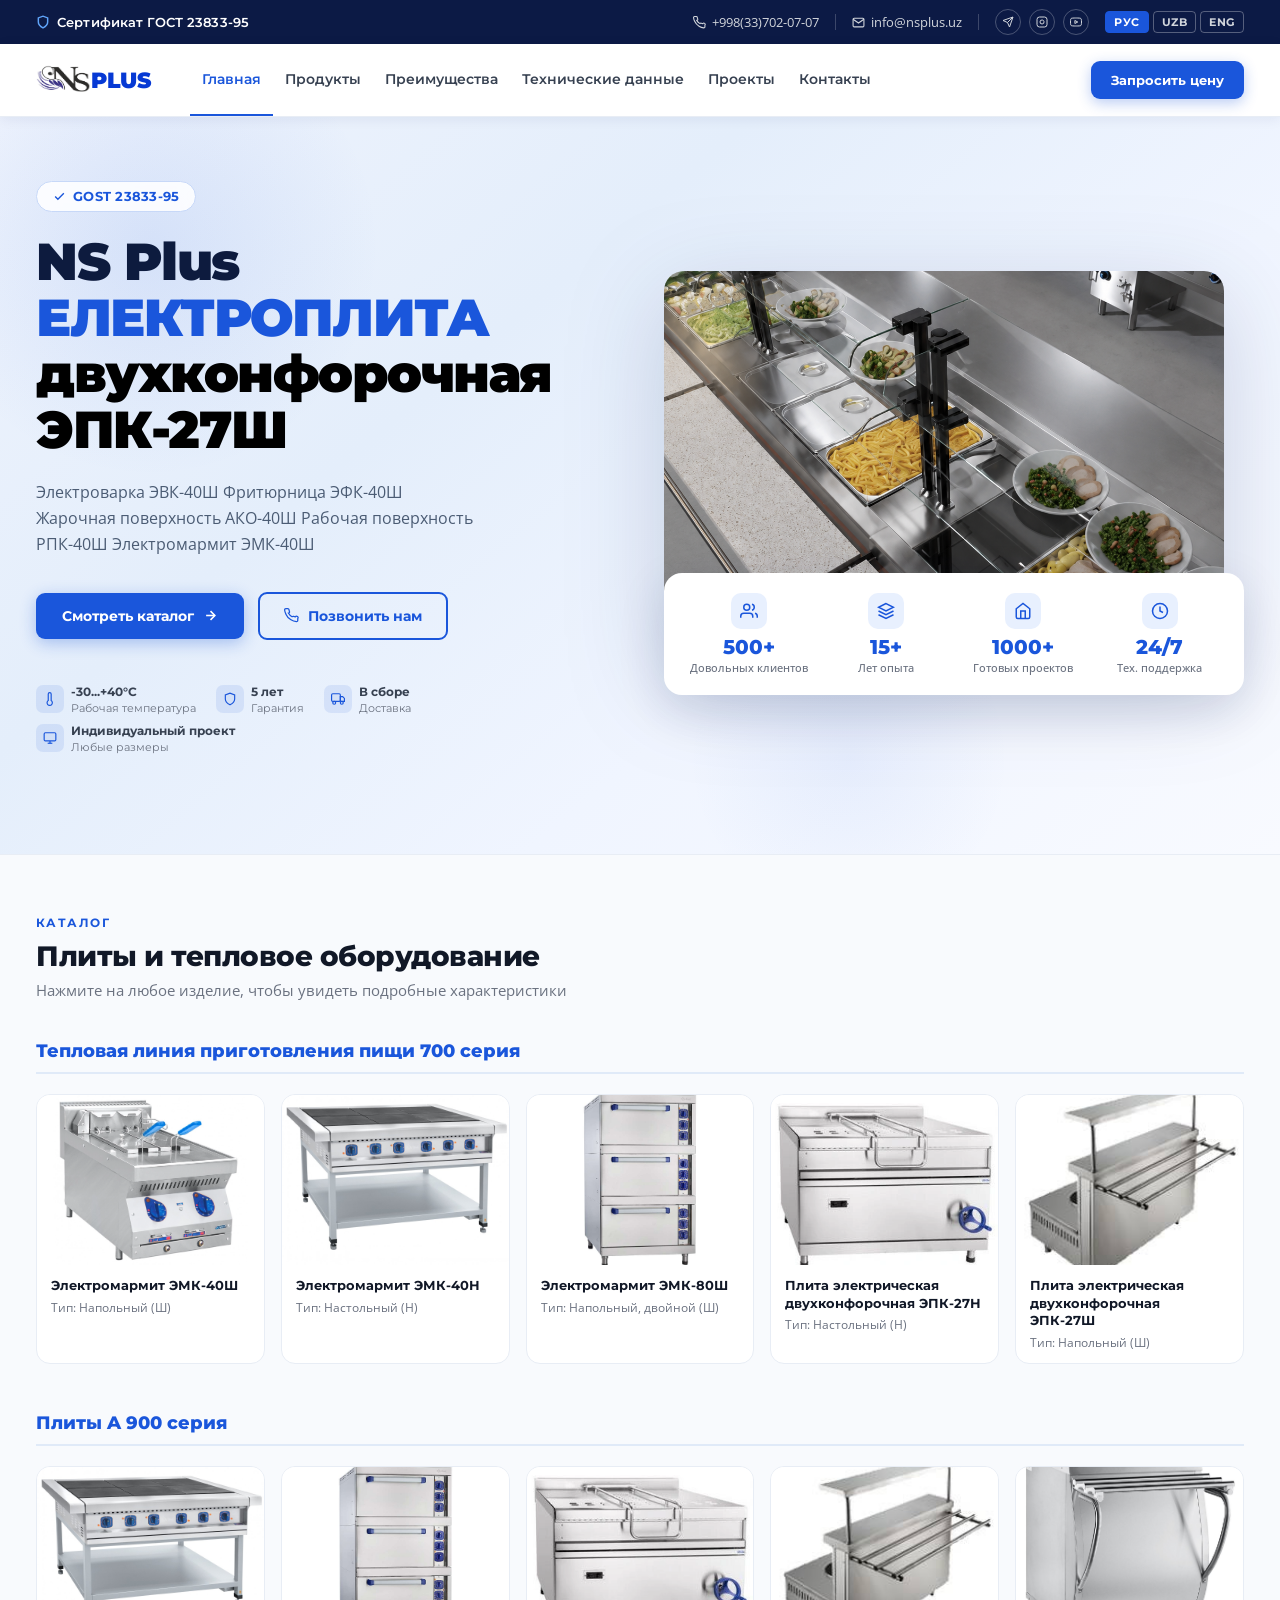
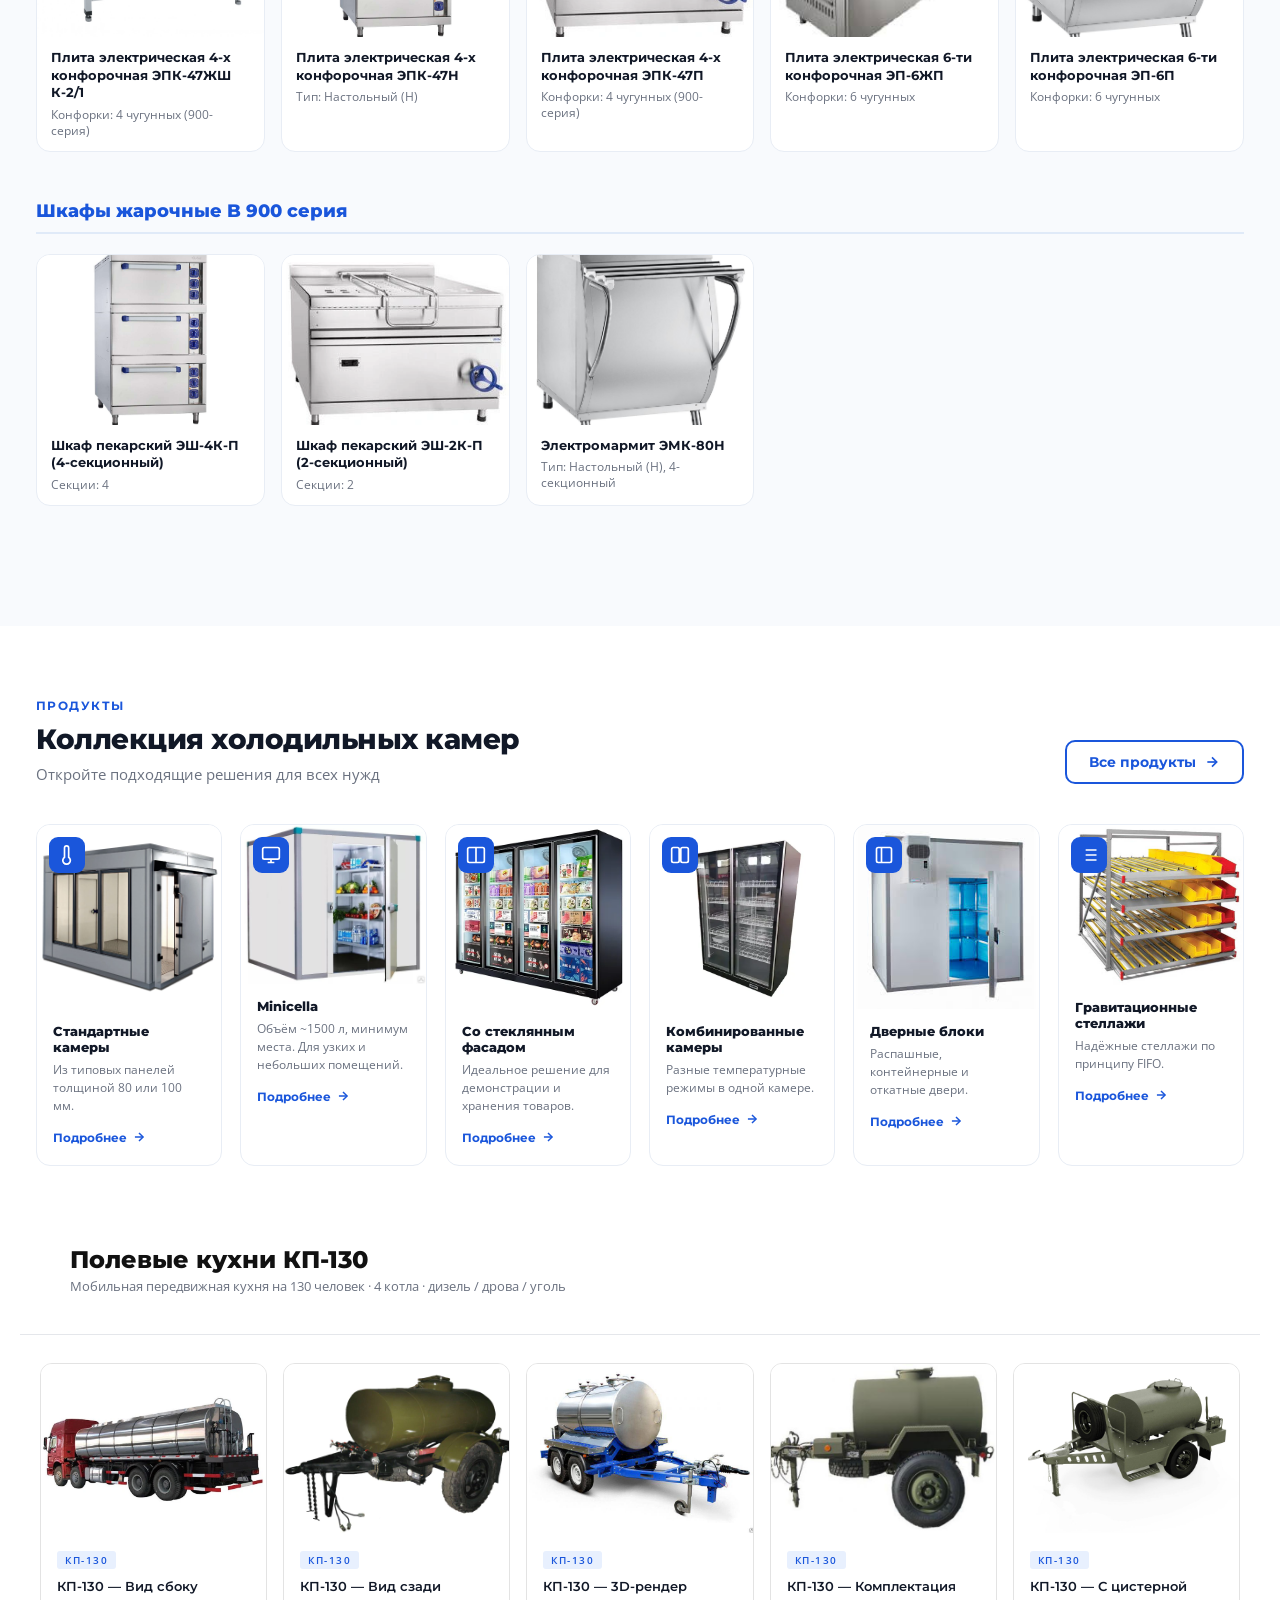
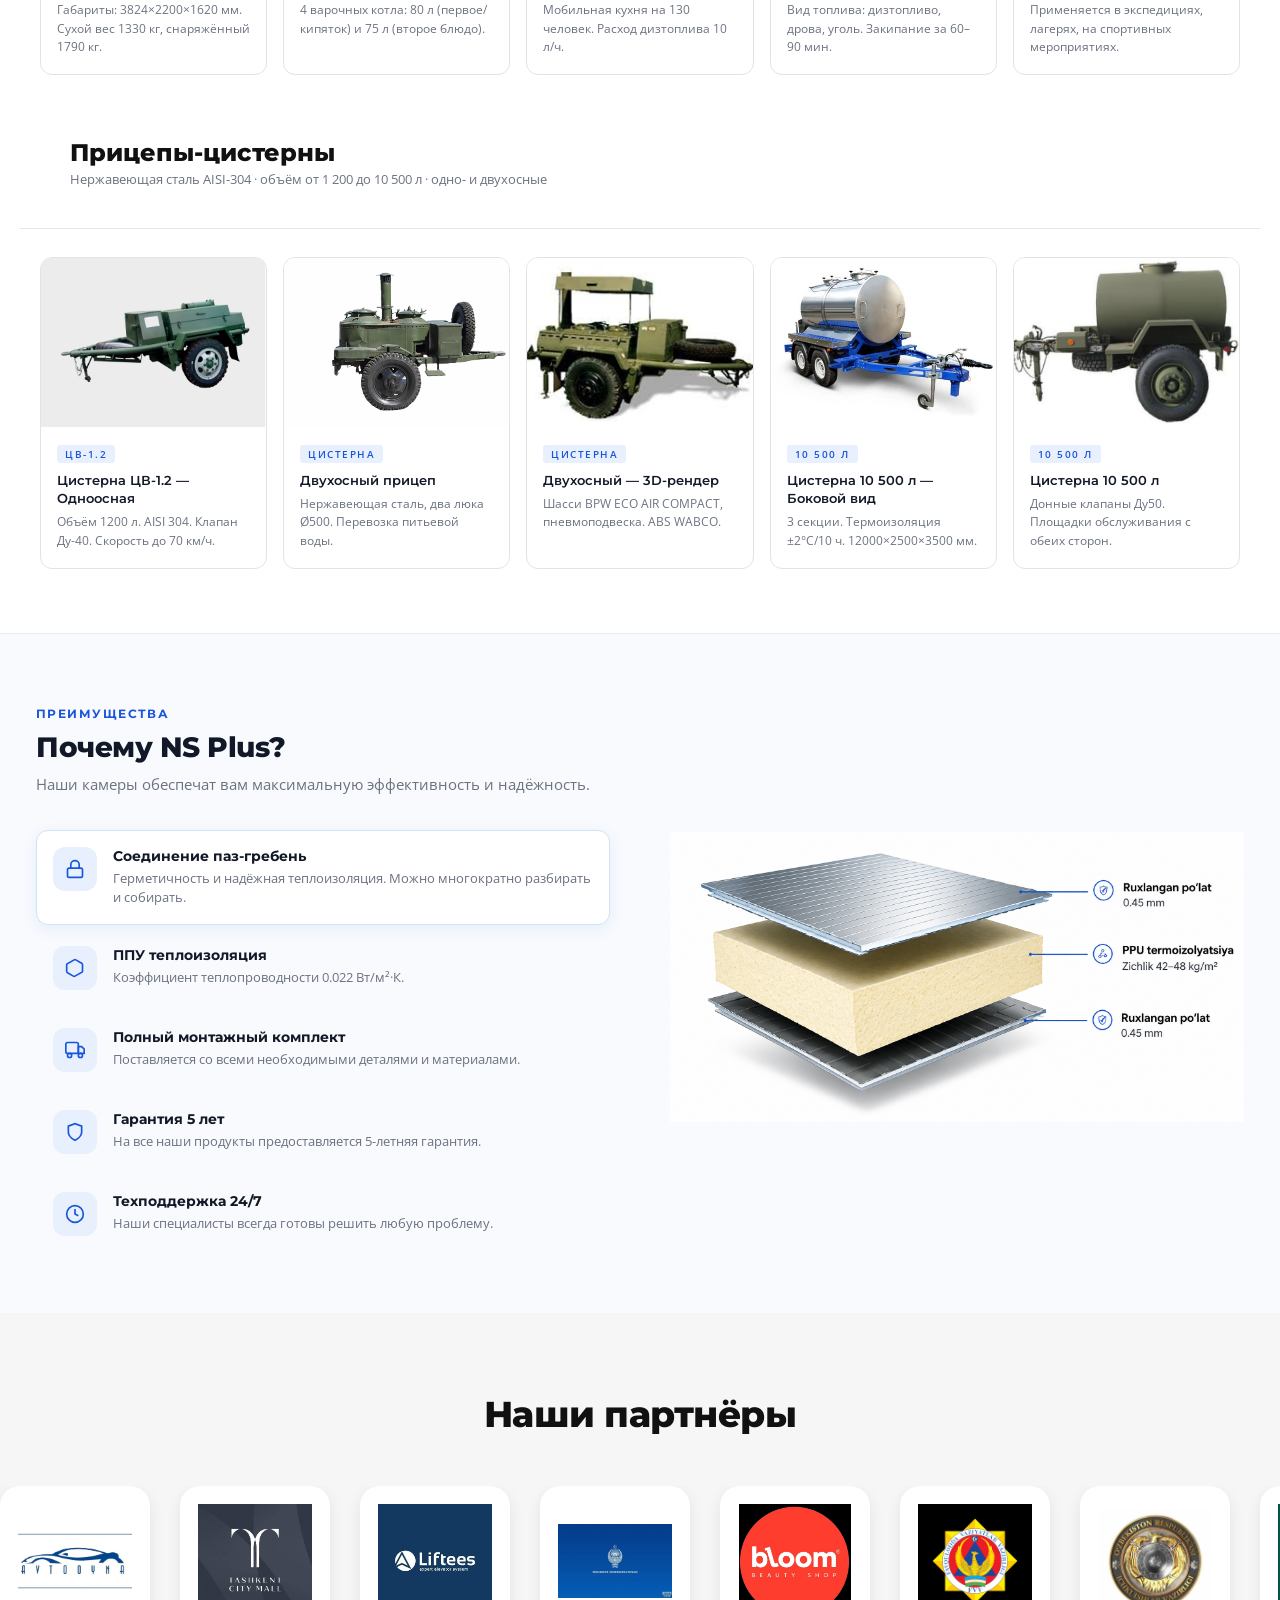
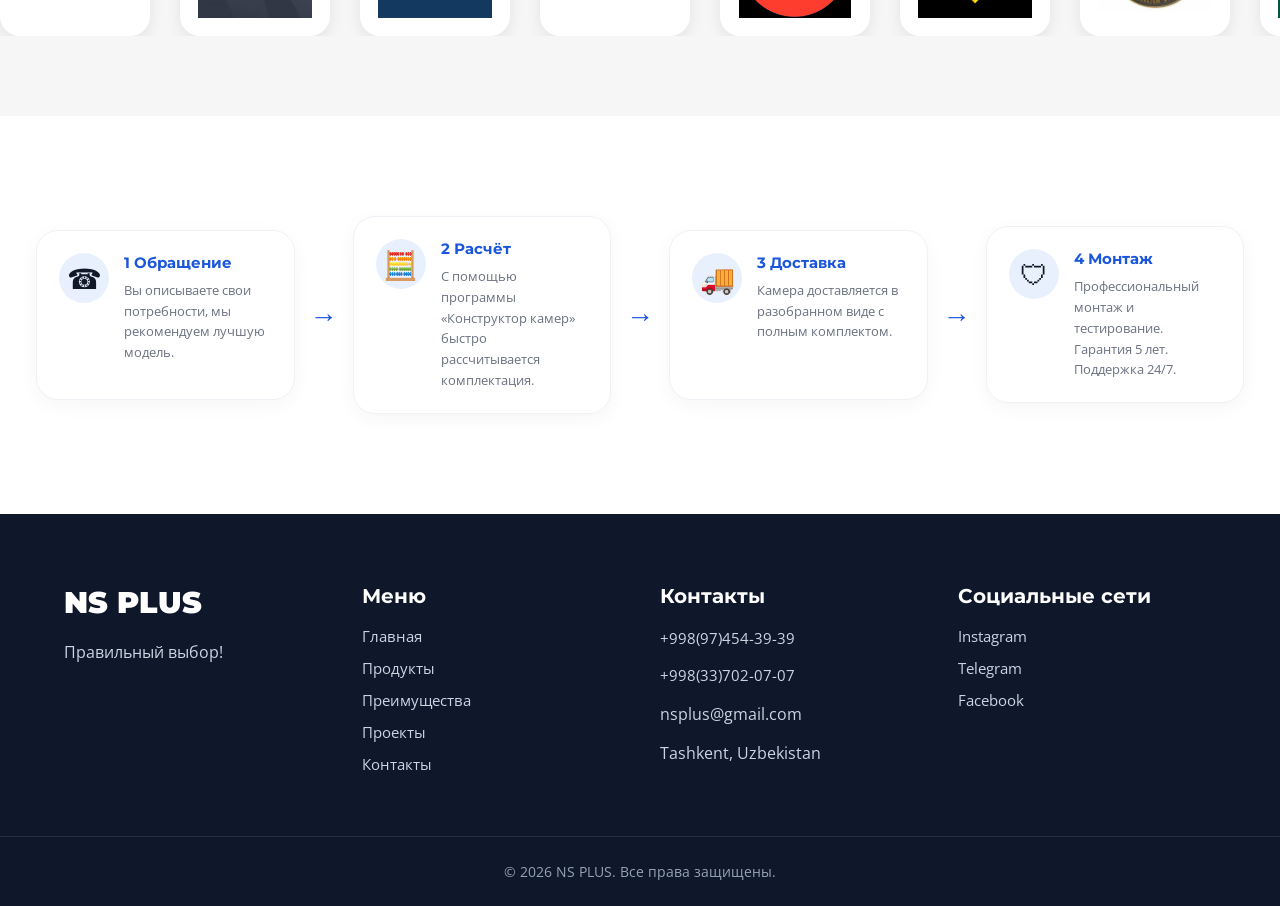
==== commit 49002ef7: "huge site" ====
--- a/index.html
+++ b/index.html
@@ -18,7 +18,7 @@
         <span data-t="cert"></span>
       </div>
       <div class="topbar-right">
-        <a href="tel:+998901234567">
+        <a href="tel:+998337020707">
           <svg width="13" height="13" viewBox="0 0 24 24" fill="none" stroke="currentColor" stroke-width="2"><path d="M22 16.92v3a2 2 0 01-2.18 2 19.79 19.79 0 01-8.63-3.07A19.5 19.5 0 013.07 9.81 19.79 19.79 0 011 3.14 2 2 0 013 1h3a2 2 0 012 1.72 12.84 12.84 0 00.7 2.81 2 2 0 01-.45 2.11L6.91 8.09a16 16 0 006 6l.27-.27a2 2 0 012.11-.45 12.84 12.84 0 002.81.7A2 2 0 0122 16.92z"/></svg>
           +998(33)702-07-07
         </a>
@@ -66,6 +66,12 @@
         <li><a href="#" data-t="nav_contact"></a></li>
       </ul>
 
+      <!-- Phone button (visible on mobile nav) -->
+      <a href="tel:+998337020707" class="btn-phone-nav" aria-label="Позвонить">
+        <svg width="16" height="16" viewBox="0 0 24 24" fill="none" stroke="currentColor" stroke-width="2"><path d="M22 16.92v3a2 2 0 01-2.18 2 19.79 19.79 0 01-8.63-3.07A19.5 19.5 0 013.07 9.81 19.79 19.79 0 011 3.14 2 2 0 013 1h3a2 2 0 012 1.72 12.84 12.84 0 00.7 2.81 2 2 0 01-.45 2.11L6.91 8.09a16 16 0 006 6l.27-.27a2 2 0 012.11-.45 12.84 12.84 0 002.81.7A2 2 0 0122 16.92z"/></svg>
+        <span class="btn-phone-num">+998(33)702-07-07</span>
+      </a>
+
       <a href="#" class="btn-cta" data-t="nav_cta"></a>
 
       <button class="hamburger" id="hamburger" aria-label="Menu">
@@ -83,6 +89,10 @@
   <a href="#" data-t="nav_tech"></a>
   <a href="#" data-t="nav_projects"></a>
   <a href="#" data-t="nav_contact"></a>
+  <a href="tel:+998337020707" class="mobile-phone-btn">
+    <svg width="15" height="15" viewBox="0 0 24 24" fill="none" stroke="currentColor" stroke-width="2"><path d="M22 16.92v3a2 2 0 01-2.18 2 19.79 19.79 0 01-8.63-3.07A19.5 19.5 0 013.07 9.81 19.79 19.79 0 011 3.14 2 2 0 013 1h3a2 2 0 012 1.72 12.84 12.84 0 00.7 2.81 2 2 0 01-.45 2.11L6.91 8.09a16 16 0 006 6l.27-.27a2 2 0 012.11-.45 12.84 12.84 0 002.81.7A2 2 0 0122 16.92z"/></svg>
+    +998(33)702-07-07
+  </a>
   <a href="#" class="mobile-cta" data-t="nav_cta"></a>
 </div>
 
@@ -98,22 +108,23 @@
 
         <h1 class="hero-title">
           NS Plus<br>
-          <span class="blue">Профессиональное <br><p style="color: black;">торгово-техническое оборудование
-            и кухонная посуда</p></span>
+          <span class="blue">ЕЛЕКТРОПЛИТА <br><p style="color: black;">двухконфорочная ЭПК-27Ш</p></span>
         </h1>
 
-        <p class="hero-desc">▪ проектирование
-          ▪ сервисное обслуживание
-          ▪ комплексный подход к решению</p>
+        <p class="hero-desc">Электроварка ЭВК-40Ш
+          Фритюрница ЭФК-40Ш
+          Жарочная поверхность АКО-40Ш
+          Рабочая поверхность РПК-40Ш
+          Электромармит ЭМК-40Ш</p>
 
         <div class="hero-btns">
           <a href="#" class="btn-primary">
             <span data-t="hero_btn1"></span>
             <svg width="15" height="15" viewBox="0 0 24 24" fill="none" stroke="currentColor" stroke-width="2.5"><line x1="5" y1="12" x2="19" y2="12"/><polyline points="12 5 19 12 12 19"/></svg>
           </a>
-          <a href="#" class="btn-secondary">
+          <a href="tel:+998337020707" class="btn-secondary">
+            <svg width="15" height="15" viewBox="0 0 24 24" fill="none" stroke="currentColor" stroke-width="2"><path d="M22 16.92v3a2 2 0 01-2.18 2 19.79 19.79 0 01-8.63-3.07A19.5 19.5 0 013.07 9.81 19.79 19.79 0 011 3.14 2 2 0 013 1h3a2 2 0 012 1.72 12.84 12.84 0 00.7 2.81 2 2 0 01-.45 2.11L6.91 8.09a16 16 0 006 6l.27-.27a2 2 0 012.11-.45 12.84 12.84 0 002.81.7A2 2 0 0122 16.92z"/></svg>
             <span data-t="hero_btn2"></span>
-            <svg width="15" height="15" viewBox="0 0 24 24" fill="none" stroke="currentColor" stroke-width="2"><path d="M22 16.92v3a2 2 0 01-2.18 2 19.79 19.79 0 01-8.63-3.07A19.5 19.5 0 013.07 9.81 19.79 19.79 0 011 3.14 2 2 0 013 1h3a2 2 0 012 1.72 12.84 12.84 0 00.7 2.81 2 2 0 01-.45 2.11L6.91 8.09a16 16 0 006 6l.27-.27a2 2 0 012.11-.45 12.84 12.84 0 002.81.7A2 2 0 0122 16.92z"/></svg>
           </a>
         </div>
 
@@ -208,81 +219,17 @@
   </div>
 </section>
 
-<!-- ═══ CATEGORIES ═══ -->
-<section class="categories-section">
-  <div class="container-full">
-    <div class="nsplus-categories">
-      <div class="nsplus-card-a1">
-        <div class="nsplus-img-box-a1"><img src="./images/1.jpg" alt=""></div>
-        <div class="nsplus-content-a1">
-          <div class="nsplus-title-a1">Тепловая<br>линия (A 700)</div>
-          <div class="nsplus-number-a1">3-8</div>
-        </div>
-      </div>
-      <div class="nsplus-card-a1">
-        <div class="nsplus-img-box-a1"><img src="./images/2.jpg" alt=""></div>
-        <div class="nsplus-content-a1">
-          <div class="nsplus-title-a1">Плиты<br>(A 900)</div>
-          <div class="nsplus-number-a1">9-11</div>
-        </div>
-      </div>
-      <div class="nsplus-card-a1">
-        <div class="nsplus-img-box-a1"><img src="./images/3.jpg" alt=""></div>
-        <div class="nsplus-content-a1">
-          <div class="nsplus-title-a1">Шкафы жарочные<br>(B 900)</div>
-          <div class="nsplus-number-a1">12-14</div>
-        </div>
-      </div>
-      <div class="nsplus-card-a1">
-        <div class="nsplus-img-box-a1"><img src="./images/4.jpg" alt=""></div>
-        <div class="nsplus-content-a1">
-          <div class="nsplus-title-a1">Электрические котлы,<br>сковородки (J 900)</div>
-          <div class="nsplus-number-a1">15-19</div>
-        </div>
-      </div>
-      <div class="nsplus-card-a1">
-        <div class="nsplus-img-box-a1"><img src="./images/5.jpg" alt=""></div>
-        <div class="nsplus-content-a1">
-          <div class="nsplus-title-a1">Линия раздачи<br>питания (Classic)</div>
-          <div class="nsplus-number-a1">21-31</div>
-        </div>
-      </div>
-      <div class="nsplus-card-a1">
-        <div class="nsplus-img-box-a1"><img src="./images/6.jpg" alt=""></div>
-        <div class="nsplus-content-a1">
-          <div class="nsplus-title-a1">Линия раздачи<br>питания (Modern)</div>
-          <div class="nsplus-number-a1">32-40</div>
-        </div>
-      </div>
-      <div class="nsplus-card-a1">
-        <div class="nsplus-img-box-a1"><img src="./images/1.png" alt=""></div>
-        <div class="nsplus-content-a1">
-          <div class="nsplus-title-a1">Плиты<br>(A 900)</div>
-          <div class="nsplus-number-a1">9-11</div>
-        </div>
-      </div>
-      <div class="nsplus-card-a1">
-        <div class="nsplus-img-box-a1"><img src="./images/2.png" alt=""></div>
-        <div class="nsplus-content-a1">
-          <div class="nsplus-title-a1">Шкафы жарочные<br>(B 900)</div>
-          <div class="nsplus-number-a1">12-14</div>
-        </div>
-      </div>
-      <div class="nsplus-card-a1">
-        <div class="nsplus-img-box-a1"><img src="./images/3.png" alt=""></div>
-        <div class="nsplus-content-a1">
-          <div class="nsplus-title-a1">Шкафы жарочные<br>(B 900)</div>
-          <div class="nsplus-number-a1">12-14</div>
-        </div>
-      </div>
-      <div class="nsplus-card-a1">
-        <div class="nsplus-img-box-a1"><img src="./images/4.png" alt=""></div>
-        <div class="nsplus-content-a1">
-          <div class="nsplus-title-a1">стол модели Finezja<br>(90 см)</div>
-          <div class="nsplus-number-a1">12-14</div>
-        </div>
-      </div>
-    </div>
+<!-- ═══ CATALOG SECTION (Plitalar) ═══ -->
+<section class="catalog-section-wrap">
+  <div class="container">
+    <div class="section-header">
+      <div class="section-left">
+        <span class="section-label">КАТАЛОГ</span>
+        <h2 class="section-title">Плиты и тепловое оборудование</h2>
+        <p class="section-sub">Нажмите на любое изделие, чтобы увидеть подробные характеристики</p>
+      </div>
+    </div>
+    <div id="catalog-section"></div>
   </div>
 </section>
 
@@ -302,7 +249,6 @@
     </div>
 
     <div class="products-grid">
-      <!-- Card 1 -->
       <div class="product-card">
         <div class="card-img-wrap">
           <div class="card-icon"><svg width="20" height="20" viewBox="0 0 24 24" fill="none" stroke="currentColor" stroke-width="2"><path d="M14 14.76V3.5a2.5 2.5 0 00-5 0v11.26a4.5 4.5 0 105 0z"/></svg></div>
@@ -314,8 +260,6 @@
           <a href="#" class="card-link"><span data-t="detail"></span> <svg width="14" height="14" viewBox="0 0 24 24" fill="none" stroke="currentColor" stroke-width="2.5"><line x1="5" y1="12" x2="19" y2="12"/><polyline points="12 5 19 12 12 19"/></svg></a>
         </div>
       </div>
-
-      <!-- Card 2 -->
       <div class="product-card">
         <div class="card-img-wrap">
           <div class="card-icon"><svg width="20" height="20" viewBox="0 0 24 24" fill="none" stroke="currentColor" stroke-width="2"><rect x="2" y="3" width="20" height="14" rx="2"/><line x1="8" y1="21" x2="16" y2="21"/><line x1="12" y1="17" x2="12" y2="21"/></svg></div>
@@ -327,8 +271,6 @@
           <a href="#" class="card-link"><span data-t="detail"></span> <svg width="14" height="14" viewBox="0 0 24 24" fill="none" stroke="currentColor" stroke-width="2.5"><line x1="5" y1="12" x2="19" y2="12"/><polyline points="12 5 19 12 12 19"/></svg></a>
         </div>
       </div>
-
-      <!-- Card 3 -->
       <div class="product-card">
         <div class="card-img-wrap">
           <div class="card-icon"><svg width="20" height="20" viewBox="0 0 24 24" fill="none" stroke="currentColor" stroke-width="2"><rect x="2" y="3" width="20" height="18" rx="2"/><line x1="12" y1="3" x2="12" y2="21"/></svg></div>
@@ -340,8 +282,6 @@
           <a href="#" class="card-link"><span data-t="detail"></span> <svg width="14" height="14" viewBox="0 0 24 24" fill="none" stroke="currentColor" stroke-width="2.5"><line x1="5" y1="12" x2="19" y2="12"/><polyline points="12 5 19 12 12 19"/></svg></a>
         </div>
       </div>
-
-      <!-- Card 4 -->
       <div class="product-card">
         <div class="card-img-wrap">
           <div class="card-icon"><svg width="20" height="20" viewBox="0 0 24 24" fill="none" stroke="currentColor" stroke-width="2"><rect x="2" y="3" width="9" height="18" rx="2"/><rect x="13" y="3" width="9" height="18" rx="2"/></svg></div>
@@ -353,8 +293,6 @@
           <a href="#" class="card-link"><span data-t="detail"></span> <svg width="14" height="14" viewBox="0 0 24 24" fill="none" stroke="currentColor" stroke-width="2.5"><line x1="5" y1="12" x2="19" y2="12"/><polyline points="12 5 19 12 12 19"/></svg></a>
         </div>
       </div>
-
-      <!-- Card 5 -->
       <div class="product-card">
         <div class="card-img-wrap">
           <div class="card-icon"><svg width="20" height="20" viewBox="0 0 24 24" fill="none" stroke="currentColor" stroke-width="2"><rect x="3" y="3" width="18" height="18" rx="2"/><line x1="9" y1="3" x2="9" y2="21"/></svg></div>
@@ -366,8 +304,6 @@
           <a href="#" class="card-link"><span data-t="detail"></span> <svg width="14" height="14" viewBox="0 0 24 24" fill="none" stroke="currentColor" stroke-width="2.5"><line x1="5" y1="12" x2="19" y2="12"/><polyline points="12 5 19 12 12 19"/></svg></a>
         </div>
       </div>
-
-      <!-- Card 6 -->
       <div class="product-card">
         <div class="card-img-wrap">
           <div class="card-icon"><svg width="20" height="20" viewBox="0 0 24 24" fill="none" stroke="currentColor" stroke-width="2"><line x1="8" y1="6" x2="21" y2="6"/><line x1="8" y1="12" x2="21" y2="12"/><line x1="8" y1="18" x2="21" y2="18"/><line x1="3" y1="6" x2="3.01" y2="6"/><line x1="3" y1="12" x2="3.01" y2="12"/><line x1="3" y1="18" x2="3.01" y2="18"/></svg></div>
@@ -384,8 +320,7 @@
 </section>
 
 <section>
-
-  <!-- ── ROW 1 ── -->
+  <!-- ROW 1 -->
   <div id="row1" class="section-gap">
     <div class="section-header">
       <div class="section-num">Полевые кухни КП-130
@@ -395,9 +330,7 @@
       </div>
     </div>
     <div class="section-divider"></div>
-
     <div class="desktop-grid" id="dg1"></div>
-
     <div class="carousel-wrap">
       <div class="carousel-viewport">
         <div class="carousel-track" id="ct1"></div>
@@ -411,17 +344,17 @@
     </div>
   </div>
 
-  <!-- ── ROW 2 ── -->
+  <!-- ROW 2 -->
   <div id="row2" class="section-gap">
     <div class="section-header">
-      <div class="section-num">Прицепы-цистерны <div class="section-info">
-        <p>Нержавеющая сталь AISI-304 · объём от 1 200 до 10 500 л · одно- и двухосные</p>
-      </div></div>
+      <div class="section-num">Прицепы-цистерны
+        <div class="section-info">
+          <p>Нержавеющая сталь AISI-304 · объём от 1 200 до 10 500 л · одно- и двухосные</p>
+        </div>
+      </div>
     </div>
     <div class="section-divider"></div>
-
     <div class="desktop-grid" id="dg2"></div>
-
     <div class="carousel-wrap">
       <div class="carousel-viewport">
         <div class="carousel-track" id="ct2"></div>
@@ -434,7 +367,6 @@
       </div>
     </div>
   </div>
-
 </section>
 
 <!-- ═══ ADVANTAGES ═══ -->
@@ -449,38 +381,23 @@
         <div class="adv-list">
           <div class="adv-item adv-active">
             <div class="adv-icon"><svg width="20" height="20" viewBox="0 0 24 24" fill="none" stroke="currentColor" stroke-width="2"><rect x="3" y="11" width="18" height="11" rx="2" ry="2"/><path d="M7 11V7a5 5 0 0110 0v4"/></svg></div>
-            <div>
-              <strong data-t="adv1_title"></strong>
-              <p data-t="adv1_desc"></p>
-            </div>
+            <div><strong data-t="adv1_title"></strong><p data-t="adv1_desc"></p></div>
           </div>
           <div class="adv-item">
             <div class="adv-icon"><svg width="20" height="20" viewBox="0 0 24 24" fill="none" stroke="currentColor" stroke-width="2"><path d="M21 16V8a2 2 0 00-1-1.73l-7-4a2 2 0 00-2 0l-7 4A2 2 0 002 8v8a2 2 0 001 1.73l7 4a2 2 0 002 0l7-4A2 2 0 0021 16z"/></svg></div>
-            <div>
-              <strong data-t="adv2_title"></strong>
-              <p data-t="adv2_desc"></p>
-            </div>
+            <div><strong data-t="adv2_title"></strong><p data-t="adv2_desc"></p></div>
           </div>
           <div class="adv-item">
             <div class="adv-icon"><svg width="20" height="20" viewBox="0 0 24 24" fill="none" stroke="currentColor" stroke-width="2"><rect x="1" y="3" width="15" height="13" rx="2"/><polygon points="16 8 20 8 23 11 23 16 16 16 16 8"/><circle cx="5.5" cy="18.5" r="2.5"/><circle cx="18.5" cy="18.5" r="2.5"/></svg></div>
-            <div>
-              <strong data-t="adv3_title"></strong>
-              <p data-t="adv3_desc"></p>
-            </div>
+            <div><strong data-t="adv3_title"></strong><p data-t="adv3_desc"></p></div>
           </div>
           <div class="adv-item">
             <div class="adv-icon"><svg width="20" height="20" viewBox="0 0 24 24" fill="none" stroke="currentColor" stroke-width="2"><path d="M12 22s8-4 8-10V5l-8-3-8 3v7c0 6 8 10 8 10z"/></svg></div>
-            <div>
-              <strong data-t="adv4_title"></strong>
-              <p data-t="adv4_desc"></p>
-            </div>
+            <div><strong data-t="adv4_title"></strong><p data-t="adv4_desc"></p></div>
           </div>
           <div class="adv-item">
             <div class="adv-icon"><svg width="20" height="20" viewBox="0 0 24 24" fill="none" stroke="currentColor" stroke-width="2"><circle cx="12" cy="12" r="10"/><polyline points="12 6 12 12 16 14"/></svg></div>
-            <div>
-              <strong data-t="adv5_title"></strong>
-              <p data-t="adv5_desc"></p>
-            </div>
+            <div><strong data-t="adv5_title"></strong><p data-t="adv5_desc"></p></div>
           </div>
         </div>
       </div>
@@ -584,8 +501,8 @@
     </div>
     <div class="footer-box">
       <h3 data-t="footer_contact"></h3>
-      <p>+998(97)454-39-39 <br>
-        +998(33)702-07-07</p>
+      <p><a href="tel:+998974543939" style="color:#cbd5e1;text-decoration:none">+998(97)454-39-39</a>
+        <a href="tel:+998337020707" style="color:#cbd5e1;text-decoration:none">+998(33)702-07-07</a></p>
       <p>nsplus@gmail.com</p>
       <p>Tashkent, Uzbekistan</p>
     </div>
@@ -602,6 +519,7 @@
     © 2026 NS PLUS. <span data-t="footer_rights"></span>
   </div>
 </footer>
+
+<script src="index.js"></script>
 </body>
-<script src="index.js"></script>
 </html>
--- a/style.css
+++ b/style.css
@@ -22,17 +22,10 @@
   overflow-x: hidden;
 }
 
-.nslogo{
-  width: 55px;
-  height: 30px;
-}
+.nslogo { width: 55px; height: 30px; }
 
 /* ── LANGUAGE SWITCHER ── */
-.lang-switcher {
-  display: flex;
-  align-items: center;
-  gap: 4px;
-}
+.lang-switcher { display: flex; align-items: center; gap: 4px; }
 .lang-btn {
   background: transparent;
   border: 1px solid rgba(255,255,255,0.3);
@@ -50,1010 +43,323 @@
 .lang-btn.active { background: var(--blue); color: #fff; border-color: var(--blue); }
 
 /* ── TOP BAR ── */
-.topbar {
-  background: #0c1a45;
-  color: #fff;
-  font-size: 13px;
-  padding: 9px 0;
-}
+.topbar { background: #0c1a45; color: #fff; font-size: 13px; padding: 9px 0; }
 .container { max-width: 1280px; margin: 0 auto; padding: 0 36px; }
-.topbar-inner {
-  display: flex;
-  justify-content: space-between;
-  align-items: center;
-  flex-wrap: wrap;
-  gap: 8px;
-}
-.topbar-cert {
-  display: flex;
-  align-items: center;
-  gap: 7px;
-  font-weight: 600;
-  font-family: 'Montserrat', sans-serif;
-  font-size: 12.5px;
-  letter-spacing: 0.01em;
-}
+.topbar-inner { display: flex; justify-content: space-between; align-items: center; flex-wrap: wrap; gap: 8px; }
+.topbar-cert { display: flex; align-items: center; gap: 7px; font-weight: 600; font-family: 'Montserrat', sans-serif; font-size: 12.5px; letter-spacing: 0.01em; }
 .topbar-cert svg { color: #60a5fa; flex-shrink: 0; }
 .topbar-right { display: flex; align-items: center; gap: 16px; flex-wrap: wrap; }
-.topbar-right a {
-  color: #d1d5db;
-  text-decoration: none;
-  display: flex;
-  align-items: center;
-  gap: 6px;
-  font-size: 12.5px;
-  transition: color 0.2s;
-}
+.topbar-right a { color: #d1d5db; text-decoration: none; display: flex; align-items: center; gap: 6px; font-size: 12.5px; transition: color 0.2s; }
 .topbar-right a:hover { color: #fff; }
 .topbar-divider { width: 1px; height: 16px; background: rgba(255,255,255,0.2); }
 .social-icons { display: flex; gap: 8px; align-items: center; }
-.social-icons a {
-  color: #d1d5db;
-  width: 26px; height: 26px;
-  border: 1px solid rgba(255,255,255,0.25);
-  border-radius: 50%;
-  display: flex; align-items: center; justify-content: center;
-  text-decoration: none;
-  transition: all 0.2s;
-}
+.social-icons a { color: #d1d5db; width: 26px; height: 26px; border: 1px solid rgba(255,255,255,0.25); border-radius: 50%; display: flex; align-items: center; justify-content: center; text-decoration: none; transition: all 0.2s; }
 .social-icons a:hover { color: #fff; border-color: #fff; background: rgba(255,255,255,0.1); }
 
 /* ── NAVBAR ── */
-nav {
-  background: #fff;
-  border-bottom: 1px solid #e8edf5;
-  position: sticky;
-  top: 0;
-  z-index: 1000;
-  box-shadow: 0 2px 12px rgba(15,32,87,0.07);
-}
-.nav-inner {
-  display: flex;
-  align-items: center;
-  height: 72px;
-  gap: 0;
-}
+nav { background: #fff; border-bottom: 1px solid #e8edf5; position: sticky; top: 0; z-index: 1000; box-shadow: 0 2px 12px rgba(15,32,87,0.07); }
+.nav-inner { display: flex; align-items: center; height: 72px; gap: 0; }
 .logo { text-decoration: none; display: flex; align-items: center; margin-right: 40px; flex-shrink: 0; }
-.logo-text {
-  font-family: 'Montserrat', sans-serif;
-  font-size: 22px;
-  font-weight: 900;
-  color: #0639d4;
-  letter-spacing: -0.5px;
-  display: flex;
-  align-items: center;
-}
+.logo-text { font-family: 'Montserrat', sans-serif; font-size: 22px; font-weight: 900; color: #0639d4; letter-spacing: -0.5px; display: flex; align-items: center; }
 .logo-text span { color: var(--blue); }
 
-/* Nav links */
 .nav-links { display: flex; align-items: center; gap: 0; list-style: none; flex: 1; }
-.nav-links li a {
-  text-decoration: none;
-  color: #374151;
-  font-size: 13.5px;
-  font-weight: 600;
-  font-family: 'Montserrat', sans-serif;
-  padding: 0 12px;
-  height: 72px;
-  display: flex;
-  align-items: center;
-  border-bottom: 2.5px solid transparent;
-  transition: color 0.2s, border-color 0.2s;
-  white-space: nowrap;
-}
+.nav-links li a { text-decoration: none; color: #374151; font-size: 13.5px; font-weight: 600; font-family: 'Montserrat', sans-serif; padding: 0 12px; height: 72px; display: flex; align-items: center; border-bottom: 2.5px solid transparent; transition: color 0.2s, border-color 0.2s; white-space: nowrap; }
 .nav-links li a:hover { color: var(--blue); }
 .nav-links li a.active { color: var(--blue); border-bottom-color: var(--blue); }
 
-/* Hamburger */
-.hamburger {
+/* ── PHONE BUTTON IN NAV ── */
+.btn-phone-nav {
   display: none;
-  flex-direction: column;
-  gap: 5px;
-  cursor: pointer;
-  padding: 8px;
-  margin-left: auto;
-  background: none;
-  border: none;
-}
-.hamburger span {
-  display: block;
-  width: 24px;
-  height: 2.5px;
-  background: #374151;
-  border-radius: 2px;
-  transition: all 0.3s;
-}
-.hamburger.open span:nth-child(1) { transform: rotate(45deg) translate(5px, 5px); }
-.hamburger.open span:nth-child(2) { opacity: 0; }
-.hamburger.open span:nth-child(3) { transform: rotate(-45deg) translate(5px, -5px); }
-
-/* Mobile menu */
-.mobile-menu {
-  display: none;
-  position: fixed;
-  top: 72px;
-  left: 0;
-  right: 0;
-  background: #fff;
-  border-bottom: 1px solid #e8edf5;
-  box-shadow: 0 8px 24px rgba(0,0,0,0.12);
-  z-index: 999;
-  padding: 16px 0;
-}
-.mobile-menu.open { display: block; }
-.mobile-menu a {
-  display: block;
-  padding: 12px 24px;
-  color: #374151;
-  text-decoration: none;
-  font-size: 14px;
-  font-weight: 600;
-  font-family: 'Montserrat', sans-serif;
-  border-left: 3px solid transparent;
-  transition: all 0.2s;
-}
-.mobile-menu a:hover, .mobile-menu a.active { color: var(--blue); border-left-color: var(--blue); background: var(--blue-light); }
-.mobile-menu .mobile-cta {
-  margin: 12px 24px 4px;
-  background: var(--blue);
-  color: #fff;
-  border-radius: 9px;
-  padding: 13px 20px;
-  text-align: center;
-  border-left: none;
-}
-.mobile-menu .mobile-cta:hover { background: var(--blue-hover); }
-
-/* CTA Button */
-.btn-cta {
-  margin-left: auto;
-  background: var(--blue);
+  align-items: center;
+  gap: 7px;
+  background: #16a34a;
   color: #fff;
   border: none;
-  padding: 11px 20px;
+  padding: 9px 16px;
   border-radius: 9px;
   font-size: 13px;
   font-weight: 700;
   font-family: 'Montserrat', sans-serif;
-  cursor: pointer;
-  display: inline-flex;
+  text-decoration: none;
+  transition: background 0.2s, transform 0.15s;
+  flex-shrink: 0;
+  white-space: nowrap;
+}
+.btn-phone-nav:hover { background: #15803d; transform: translateY(-1px); }
+.btn-phone-num { display: inline; }
+
+.mobile-phone-btn {
+  display: flex !important;
   align-items: center;
-  gap: 7px;
+  gap: 8px;
+  margin: 6px 24px !important;
+  background: #16a34a !important;
+  color: #fff !important;
+  border-radius: 9px !important;
+  padding: 13px 20px !important;
+  font-weight: 700 !important;
+  border-left: none !important;
+  justify-content: center;
   text-decoration: none;
-  transition: background 0.2s, transform 0.15s, box-shadow 0.2s;
-  box-shadow: 0 4px 14px rgba(26,86,219,0.3);
-  white-space: nowrap;
-  flex-shrink: 0;
-}
+}
+.mobile-phone-btn:hover { background: #15803d !important; }
+
+/* Hamburger */
+.hamburger { display: none; flex-direction: column; gap: 5px; cursor: pointer; padding: 8px; margin-left: auto; background: none; border: none; }
+.hamburger span { display: block; width: 24px; height: 2.5px; background: #374151; border-radius: 2px; transition: all 0.3s; }
+.hamburger.open span:nth-child(1) { transform: rotate(45deg) translate(5px, 5px); }
+.hamburger.open span:nth-child(2) { opacity: 0; }
+.hamburger.open span:nth-child(3) { transform: rotate(-45deg) translate(5px, -5px); }
+
+/* Mobile menu */
+.mobile-menu { display: none; position: fixed; top: 72px; left: 0; right: 0; background: #fff; border-bottom: 1px solid #e8edf5; box-shadow: 0 8px 24px rgba(0,0,0,0.12); z-index: 999; padding: 16px 0; }
+.mobile-menu.open { display: block; }
+.mobile-menu a { display: block; padding: 12px 24px; color: #374151; text-decoration: none; font-size: 14px; font-weight: 600; font-family: 'Montserrat', sans-serif; border-left: 3px solid transparent; transition: all 0.2s; }
+.mobile-menu a:hover, .mobile-menu a.active { color: var(--blue); border-left-color: var(--blue); background: var(--blue-light); }
+.mobile-menu .mobile-cta { margin: 12px 24px 4px; background: var(--blue); color: #fff; border-radius: 9px; padding: 13px 20px; text-align: center; border-left: none; }
+.mobile-menu .mobile-cta:hover { background: var(--blue-hover); }
+
+/* CTA Button */
+.btn-cta { margin-left: auto; background: var(--blue); color: #fff; border: none; padding: 11px 20px; border-radius: 9px; font-size: 13px; font-weight: 700; font-family: 'Montserrat', sans-serif; cursor: pointer; display: inline-flex; align-items: center; gap: 7px; text-decoration: none; transition: background 0.2s, transform 0.15s, box-shadow 0.2s; box-shadow: 0 4px 14px rgba(26,86,219,0.3); white-space: nowrap; flex-shrink: 0; }
 .btn-cta:hover { background: var(--blue-hover); transform: translateY(-1px); box-shadow: 0 6px 20px rgba(26,86,219,0.38); }
 
 /* ── HERO ── */
-.hero {
-  background: linear-gradient(140deg, #eef3fd 0%, #e4eefb 35%, #f0f5ff 65%, #f8faff 100%);
-  min-height: 580px;
-  position: relative;
-  overflow: hidden;
-}
-.hero::before {
-  content: '';
-  position: absolute;
-  top: -120px; left: -100px;
-  width: 500px; height: 500px;
-  background: radial-gradient(circle, rgba(26,86,219,0.1) 0%, transparent 65%);
-  pointer-events: none;
-}
-.hero::after {
-  content: '';
-  position: absolute;
-  bottom: -80px; right: 20%;
-  width: 350px; height: 350px;
-  background: radial-gradient(circle, rgba(26,86,219,0.06) 0%, transparent 65%);
-  pointer-events: none;
-}
-.hero-grid {
-  display: grid;
-  grid-template-columns: 1fr 1fr;
-  gap: 32px;
-  align-items: center;
-  padding: 64px 0 100px;
-  position: relative;
-  z-index: 2;
-}
+.hero { background: linear-gradient(140deg, #eef3fd 0%, #e4eefb 35%, #f0f5ff 65%, #f8faff 100%); min-height: 580px; position: relative; overflow: hidden; }
+.hero::before { content: ''; position: absolute; top: -120px; left: -100px; width: 500px; height: 500px; background: radial-gradient(circle, rgba(26,86,219,0.1) 0%, transparent 65%); pointer-events: none; }
+.hero::after { content: ''; position: absolute; bottom: -80px; right: 20%; width: 350px; height: 350px; background: radial-gradient(circle, rgba(26,86,219,0.06) 0%, transparent 65%); pointer-events: none; }
+.hero-grid { display: grid; grid-template-columns: 1fr 1fr; gap: 32px; align-items: center; padding: 64px 0 100px; position: relative; z-index: 2; }
 
 .hero-left { display: flex; flex-direction: column; }
-.cert-pill {
-  display: inline-flex;
-  align-items: center;
-  gap: 7px;
-  background: rgba(255,255,255,0.85);
-  backdrop-filter: blur(8px);
-  border: 1.5px solid #c7d8f8;
-  border-radius: 24px;
-  padding: 7px 16px;
-  font-size: 12.5px;
-  font-weight: 700;
-  color: var(--blue);
-  font-family: 'Montserrat', sans-serif;
-  width: fit-content;
-  margin-bottom: 22px;
-  letter-spacing: 0.02em;
-  animation: fadeUp 0.6s ease both;
-}
-
-.hero-title {
-  font-family: 'Montserrat', sans-serif;
-  font-size: 42px;
-  font-weight: 900;
-  line-height: 1.08;
-  color: #0d1b3e;
-  margin-bottom: 20px;
-  letter-spacing: -1.5px;
-  animation: fadeUp 0.6s 0.1s ease both;
-}
+.cert-pill { display: inline-flex; align-items: center; gap: 7px; background: rgba(255,255,255,0.85); backdrop-filter: blur(8px); border: 1.5px solid #c7d8f8; border-radius: 24px; padding: 7px 16px; font-size: 12.5px; font-weight: 700; color: var(--blue); font-family: 'Montserrat', sans-serif; width: fit-content; margin-bottom: 22px; letter-spacing: 0.02em; animation: fadeUp 0.6s ease both; }
+.hero-title { font-family: 'Montserrat', sans-serif; font-size: 52px; font-weight: 900; line-height: 1.08; color: #0d1b3e; margin-bottom: 20px; letter-spacing: -1.5px; animation: fadeUp 0.6s 0.1s ease both; }
 .hero-title .blue { color: var(--blue); display: block; }
-
-.hero-desc {
-  color: #4b5c74;
-  font-size: 15.5px;
-  line-height: 1.7;
-  margin-bottom: 34px;
-  max-width: 440px;
-  animation: fadeUp 0.6s 0.2s ease both;
-}
-
-.hero-btns {
-  display: flex;
-  gap: 14px;
-  align-items: center;
-  margin-bottom: 44px;
-  animation: fadeUp 0.6s 0.3s ease both;
-  flex-wrap: wrap;
-}
-.btn-primary {
-  background: var(--blue);
-  color: #fff;
-  border: none;
-  padding: 14px 26px;
-  border-radius: 9px;
-  font-size: 14px;
-  font-weight: 700;
-  font-family: 'Montserrat', sans-serif;
-  cursor: pointer;
-  display: inline-flex;
-  align-items: center;
-  gap: 9px;
-  text-decoration: none;
-  transition: background 0.2s, transform 0.15s, box-shadow 0.2s;
-  box-shadow: 0 4px 16px rgba(26,86,219,0.32);
-}
+.hero-desc { color: #4b5c74; font-size: 15.5px; line-height: 1.7; margin-bottom: 34px; max-width: 440px; animation: fadeUp 0.6s 0.2s ease both; }
+.hero-btns { display: flex; gap: 14px; align-items: center; margin-bottom: 44px; animation: fadeUp 0.6s 0.3s ease both; flex-wrap: wrap; }
+.btn-primary { background: var(--blue); color: #fff; border: none; padding: 14px 26px; border-radius: 9px; font-size: 14px; font-weight: 700; font-family: 'Montserrat', sans-serif; cursor: pointer; display: inline-flex; align-items: center; gap: 9px; text-decoration: none; transition: background 0.2s, transform 0.15s, box-shadow 0.2s; box-shadow: 0 4px 16px rgba(26,86,219,0.32); }
 .btn-primary:hover { background: var(--blue-hover); transform: translateY(-2px); box-shadow: 0 8px 24px rgba(26,86,219,0.38); }
-.btn-secondary {
-  background: transparent;
-  color: var(--blue);
-  border: 2px solid var(--blue);
-  padding: 13px 24px;
-  border-radius: 9px;
-  font-size: 14px;
-  font-weight: 700;
-  font-family: 'Montserrat', sans-serif;
-  cursor: pointer;
-  display: inline-flex;
-  align-items: center;
-  gap: 9px;
-  text-decoration: none;
-  transition: all 0.2s;
-}
+.btn-secondary { background: transparent; color: var(--blue); border: 2px solid var(--blue); padding: 13px 24px; border-radius: 9px; font-size: 14px; font-weight: 700; font-family: 'Montserrat', sans-serif; cursor: pointer; display: inline-flex; align-items: center; gap: 9px; text-decoration: none; transition: all 0.2s; }
 .btn-secondary:hover { background: var(--blue); color: #fff; transform: translateY(-2px); }
 
-.hero-features {
-  display: flex;
-  gap: 8px 20px;
-  flex-wrap: wrap;
-  animation: fadeUp 0.6s 0.4s ease both;
-}
-.feature-item {
-  display: flex;
-  align-items: center;
-  gap: 7px;
-  font-size: 13px;
-  color: #374151;
-  font-weight: 600;
-  font-family: 'Montserrat', sans-serif;
-}
-.feature-item .fi-icon {
-  width: 28px; height: 28px;
-  background: rgba(26,86,219,0.1);
-  border-radius: 7px;
-  display: flex; align-items: center; justify-content: center;
-  flex-shrink: 0;
-}
+.hero-features { display: flex; gap: 8px 20px; flex-wrap: wrap; animation: fadeUp 0.6s 0.4s ease both; }
+.feature-item { display: flex; align-items: center; gap: 7px; font-size: 13px; color: #374151; font-weight: 600; font-family: 'Montserrat', sans-serif; }
+.feature-item .fi-icon { width: 28px; height: 28px; background: rgba(26,86,219,0.1); border-radius: 7px; display: flex; align-items: center; justify-content: center; flex-shrink: 0; }
 .feature-item .fi-icon svg { color: var(--blue); }
 
-/* Hero right */
-.hero-right {
-  position: relative;
-  display: flex;
-  align-items: center;
-  justify-content: flex-end;
-  animation: fadeRight 0.7s 0.15s ease both;
-}
+.hero-right { position: relative; display: flex; align-items: center; justify-content: flex-end; animation: fadeRight 0.7s 0.15s ease both; }
 .hero-image-wrap { position: relative; width: 100%; max-width: 580px; }
-
-.heroimg {
-  width: 100%;
-  max-width: 560px;
-  height: auto;
-  aspect-ratio: 10/7;
-  border-radius: 20px;
-  object-fit: cover;
-  display: block;
-  filter: drop-shadow(0 24px 48px rgba(15,32,87,0.18));
-}
-
-/* Floating stats card */
-.stats-float {
-  position: absolute;
-  bottom: -32px;
-  right: 0;
-  left: 0;
-  background: #fff;
-  border-radius: 18px;
-  padding: 20px 24px;
-  box-shadow: 0 16px 48px rgba(15,32,87,0.14);
-  display: grid;
-  grid-template-columns: repeat(4, 1fr);
-  gap: 6px 16px;
-}
+.heroimg { width: 100%; max-width: 560px; height: auto; aspect-ratio: 10/7; border-radius: 20px; object-fit: cover; display: block; filter: drop-shadow(0 24px 48px rgba(15,32,87,0.18)); }
+
+.stats-float { position: absolute; bottom: -32px; right: 0; left: 0; background: #fff; border-radius: 18px; padding: 20px 24px; box-shadow: 0 16px 48px rgba(15,32,87,0.14); display: grid; grid-template-columns: repeat(4, 1fr); gap: 6px 16px; }
 .s-item { text-align: center; }
-.s-icon {
-  width: 36px; height: 36px;
-  background: var(--blue-light);
-  border-radius: 10px;
-  display: flex; align-items: center; justify-content: center;
-  margin: 0 auto 8px;
-}
+.s-icon { width: 36px; height: 36px; background: var(--blue-light); border-radius: 10px; display: flex; align-items: center; justify-content: center; margin: 0 auto 8px; }
 .s-icon svg { color: var(--blue); }
-.s-num {
-  font-family: 'Montserrat', sans-serif;
-  font-size: 20px;
-  font-weight: 800;
-  color: var(--blue);
-  line-height: 1;
-  margin-bottom: 5px;
-}
+.s-num { font-family: 'Montserrat', sans-serif; font-size: 20px; font-weight: 800; color: var(--blue); line-height: 1; margin-bottom: 5px; }
 .s-lbl { font-size: 10.5px; color: #6b7280; font-weight: 500; line-height: 1.3; }
 
-.hero-badge {
-  position: absolute;
-  top: 22px;
-  left: -18px;
-  background: #fff;
-  border-radius: 14px;
-  padding: 12px 16px;
-  box-shadow: 0 8px 28px rgba(15,32,87,0.12);
-  display: flex;
-  align-items: center;
-  gap: 10px;
-  animation: float 3s ease-in-out infinite;
-  z-index: 1;
-}
-.hero-badge-icon {
-  width: 38px; height: 38px;
-  background: linear-gradient(135deg, #1a56db, #3b82f6);
-  border-radius: 10px;
-  display: flex; align-items: center; justify-content: center;
-}
+.hero-badge { position: absolute; top: 22px; left: 18px; background: #fff; border-radius: 14px; padding: 12px 16px; box-shadow: 0 8px 28px rgba(15,32,87,0.12); display: flex; align-items: center; gap: 10px; animation: float 3s ease-in-out infinite; }
+.hero-badge-icon { width: 38px; height: 38px; background: linear-gradient(135deg, #1a56db, #3b82f6); border-radius: 10px; display: flex; align-items: center; justify-content: center; }
 .hero-badge-icon svg { color: #fff; }
 .hero-badge-text strong { display: block; font-size: 14px; font-weight: 800; font-family: 'Montserrat', sans-serif; color: var(--text); }
 .hero-badge-text span { font-size: 11px; color: #6b7280; }
 
-/* ── CATEGORIES SECTION ── */
-.categories-section {
-  padding: 60px 0 40px;
-  overflow: hidden;
-}
-.categories-section .container-full {
-  padding: 0 36px;
-  overflow-x: auto;
-  -webkit-overflow-scrolling: touch;
-  scrollbar-width: thin;
-}
-.nsplus-categories {
-  display: flex;
-  gap: 20px;
-  min-width: max-content;
-  padding-bottom: 12px;
-}
-.nsplus-card-a1 {
-  width: 230px;
-  background: #fff;
-  border: 1px solid #d6d6d6;
-  border-radius: 6px;
-  overflow: hidden;
-  transition: 0.3s;
-  box-shadow: 0 4px 10px rgba(0,0,0,0.08);
-  flex-shrink: 0;
-}
-.nsplus-card-a1:hover {
-  transform: translateY(-8px);
-  box-shadow: 0 10px 25px rgba(0,0,0,0.15);
-}
-.nsplus-img-box-a1 {
-  height: 180px;
-  display: flex;
-  align-items: center;
-  justify-content: center;
-  background: #fff;
-  padding: 10px;
-}
-.nsplus-img-box-a1 img {
-  width: 100%;
-  height: 100%;
-  object-fit: contain;
-}
-.nsplus-content-a1 {
-  background: #dbe4ec;
-  text-align: center;
-  padding: 14px;
-}
-.nsplus-title-a1 {
-  font-size: 16px;
-  line-height: 1.4;
-  color: #111;
-  font-weight: 600;
-  margin-bottom: 8px;
-  min-height: 60px;
-  font-family: 'Montserrat', sans-serif;
-}
-.nsplus-number-a1 {
-  font-size: 18px;
-  color: #111;
-  font-weight: 600;
-}
+
+/* ── CATALOG SECTION ── */
+.catalog-section-wrap { background: #f8fafd; padding: 60px 0 72px; border-top: 1px solid #e8edf5; }
+.catalog-group { margin-bottom: 48px; }
+.catalog-group-title { font-family: 'Montserrat', sans-serif; font-size: 18px; font-weight: 800; color: #1a56db; margin-bottom: 20px; padding-bottom: 10px; border-bottom: 2px solid #e0eaf8; }
+.catalog-grid { display: grid; grid-template-columns: repeat(auto-fill, minmax(200px, 1fr)); gap: 16px; }
+.catalog-card { background: #fff; border: 1.5px solid #e8edf5; border-radius: 14px; overflow: hidden; cursor: pointer; transition: box-shadow 0.22s, transform 0.18s, border-color 0.2s; }
+.catalog-card:hover { box-shadow: 0 10px 30px rgba(26,86,219,0.14); transform: translateY(-4px); border-color: #c2d4f0; }
+.catalog-card-img { position: relative; aspect-ratio: 4/3; overflow: hidden; background: #f4f7fb; }
+.catalog-card-img img { width: 100%; height: 100%; object-fit: cover; display: block; transition: transform 0.4s ease; }
+.catalog-card:hover .catalog-card-img img { transform: scale(1.06); }
+.catalog-card-overlay { position: absolute; inset: 0; background: rgba(26,86,219,0.55); display: flex; align-items: center; justify-content: center; opacity: 0; transition: opacity 0.25s; }
+.catalog-card:hover .catalog-card-overlay { opacity: 1; }
+.catalog-card-body { padding: 12px 14px; }
+.catalog-card-title { font-family: 'Montserrat', sans-serif; font-size: 12.5px; font-weight: 700; color: #111827; margin-bottom: 5px; line-height: 1.4; }
+.catalog-card-spec { font-size: 11.5px; color: #6b7280; line-height: 1.4; }
+
+/* ── LIGHTBOX ── */
+#lightbox-overlay { display: none; position: fixed; inset: 0; background: rgba(0,0,0,0.72); z-index: 9999; align-items: center; justify-content: center; padding: 16px; backdrop-filter: blur(4px); }
+#lightbox-overlay.active { display: flex; }
+.lightbox-modal { background: #fff; border-radius: 20px; max-width: 880px; width: 100%; max-height: 90vh; overflow-y: auto; position: relative; box-shadow: 0 32px 80px rgba(0,0,0,0.35); animation: lbIn 0.25s ease; }
+@keyframes lbIn { from { opacity: 0; transform: scale(0.95) translateY(16px); } to { opacity: 1; transform: scale(1) translateY(0); } }
+.lightbox-close { position: sticky; top: 14px; float: right; margin: 14px 14px 0 0; width: 38px; height: 38px; border-radius: 50%; border: 1.5px solid #e5e7eb; background: #fff; cursor: pointer; display: flex; align-items: center; justify-content: center; color: #374151; transition: background 0.2s, color 0.2s; z-index: 10; flex-shrink: 0; }
+.lightbox-close:hover { background: #fee2e2; color: #dc2626; border-color: #fca5a5; }
+.lightbox-inner { display: grid; grid-template-columns: 1fr 1fr; gap: 0; clear: both; }
+.lightbox-img-wrap { background: #f4f7fb; border-radius: 0 0 0 20px; overflow: hidden; aspect-ratio: 4/3; }
+.lightbox-img-wrap img { width: 100%; height: 100%; object-fit: cover; display: block; }
+.lightbox-info { padding: 28px 28px 28px 24px; display: flex; flex-direction: column; gap: 12px; }
+.lightbox-info h3 { font-family: 'Montserrat', sans-serif; font-size: 17px; font-weight: 800; color: #111827; line-height: 1.3; }
+.lightbox-info p { font-size: 13.5px; color: #4b5563; line-height: 1.65; }
+#lightboxSpecs { list-style: none; padding: 0; margin: 0; display: flex; flex-direction: column; gap: 6px; flex: 1; }
+#lightboxSpecs li { font-size: 13px; color: #374151; padding: 6px 10px; background: #f4f7fb; border-radius: 7px; border-left: 3px solid #1a56db; line-height: 1.4; }
+.lightbox-call-btn { display: inline-flex; align-items: center; gap: 9px; background: #16a34a; color: #fff; text-decoration: none; padding: 13px 22px; border-radius: 10px; font-size: 14px; font-weight: 700; font-family: 'Montserrat', sans-serif; transition: background 0.2s, transform 0.15s; margin-top: auto; }
+.lightbox-call-btn:hover { background: #15803d; transform: translateY(-1px); }
 
 /* ── PRODUCTS SECTION ── */
-.products-section {
-  background: #fff;
-  padding: 72px 0 80px;
-}
-.section-header {
-  display: flex;
-  align-items: flex-end;
-  justify-content: space-between;
-  margin-bottom: 40px;
-  gap: 20px;
-  flex-wrap: wrap;
-}
-.section-label {
-  display: block;
-  font-family: 'Montserrat', sans-serif;
-  font-size: 12px;
-  font-weight: 700;
-  color: var(--blue);
-  letter-spacing: 0.12em;
-  margin-bottom: 10px;
-}
-.section-title {
-  font-family: 'Montserrat', sans-serif;
-  font-size: 28px;
-  font-weight: 800;
-  color: var(--text);
-  line-height: 1.2;
-  letter-spacing: -0.5px;
-}
-.section-sub {
-  color: #6b7280;
-  font-size: 14.5px;
-  margin-top: 8px;
-}
-.btn-outline-blue {
-  display: inline-flex;
-  align-items: center;
-  gap: 8px;
-  padding: 11px 22px;
-  border: 2px solid var(--blue);
-  color: var(--blue);
-  border-radius: 10px;
-  text-decoration: none;
-  font-size: 14px;
-  font-weight: 700;
-  font-family: 'Montserrat', sans-serif;
-  transition: 0.3s;
-  white-space: nowrap;
-  flex-shrink: 0;
-}
+.products-section { background: #fff; padding: 72px 0 80px; }
+.section-header { display: flex; align-items: flex-end; justify-content: space-between; margin-bottom: 40px; gap: 20px; flex-wrap: wrap; }
+.section-label { display: block; font-family: 'Montserrat', sans-serif; font-size: 12px; font-weight: 700; color: var(--blue); letter-spacing: 0.12em; margin-bottom: 10px; }
+.section-title { font-family: 'Montserrat', sans-serif; font-size: 28px; font-weight: 800; color: var(--text); line-height: 1.2; letter-spacing: -0.5px; }
+.section-sub { color: #6b7280; font-size: 14.5px; margin-top: 8px; }
+.btn-outline-blue { display: inline-flex; align-items: center; gap: 8px; padding: 11px 22px; border: 2px solid var(--blue); color: var(--blue); border-radius: 10px; text-decoration: none; font-size: 14px; font-weight: 700; font-family: 'Montserrat', sans-serif; transition: 0.3s; white-space: nowrap; flex-shrink: 0; }
 .btn-outline-blue:hover { background: var(--blue); color: #fff; }
-
-.products-grid {
-  display: grid;
-  grid-template-columns: repeat(6, 1fr);
-  gap: 18px;
-}
-
-.product-card {
-  background: #fff;
-  border: 1.5px solid #e8edf5;
-  border-radius: 14px;
-  overflow: hidden;
-  transition: box-shadow 0.22s, transform 0.18s, border-color 0.2s;
-  cursor: pointer;
-}
-.product-card:hover {
-  box-shadow: 0 12px 32px rgba(26,86,219,0.12);
-  transform: translateY(-4px);
-  border-color: #c2d4f0;
-}
-.card-img-wrap {
-  position: relative;
-  background: var(--gray-light);
-  overflow: hidden;
-}
+.products-grid { display: grid; grid-template-columns: repeat(6, 1fr); gap: 18px; }
+.product-card { background: #fff; border: 1.5px solid #e8edf5; border-radius: 14px; overflow: hidden; transition: box-shadow 0.22s, transform 0.18s, border-color 0.2s; cursor: pointer; }
+.product-card:hover { box-shadow: 0 12px 32px rgba(26,86,219,0.12); transform: translateY(-4px); border-color: #c2d4f0; }
+.card-img-wrap { position: relative; background: var(--gray-light); overflow: hidden; }
 .card-svg { width: 100%; display: block; }
-.card-icon {
-  position: absolute;
-  top: 12px; left: 12px;
-  width: 36px; height: 36px;
-  background: var(--blue);
-  border-radius: 9px;
-  display: flex; align-items: center; justify-content: center;
-  z-index: 2;
-}
+.card-icon { position: absolute; top: 12px; left: 12px; width: 36px; height: 36px; background: var(--blue); border-radius: 9px; display: flex; align-items: center; justify-content: center; z-index: 2; }
 .card-icon svg { color: #fff; }
 .card-body { padding: 14px; }
-.card-body h3 {
-  font-family: 'Montserrat', sans-serif;
-  font-size: 13px;
-  font-weight: 800;
-  color: var(--text);
-  margin-bottom: 6px;
-}
-.card-body p {
-  font-size: 12px;
-  color: #6b7280;
-  line-height: 1.5;
-  margin-bottom: 10px;
-}
-.card-link {
-  display: inline-flex;
-  align-items: center;
-  gap: 5px;
-  color: var(--blue);
-  font-size: 12px;
-  font-weight: 700;
-  font-family: 'Montserrat', sans-serif;
-  text-decoration: none;
-  transition: gap 0.2s;
-}
+.card-body h3 { font-family: 'Montserrat', sans-serif; font-size: 13px; font-weight: 800; color: var(--text); margin-bottom: 6px; }
+.card-body p { font-size: 12px; color: #6b7280; line-height: 1.5; margin-bottom: 10px; }
+.card-link { display: inline-flex; align-items: center; gap: 5px; color: var(--blue); font-size: 12px; font-weight: 700; font-family: 'Montserrat', sans-serif; text-decoration: none; transition: gap 0.2s; }
 .card-link:hover { gap: 8px; }
 
 /* ── ADVANTAGES SECTION ── */
-.adv-section {
-  background: #f8fafd;
-  padding: 72px 0 60px;
-  border-top: 1px solid #e8edf5;
-}
-.adv-grid {
-  display: grid;
-  grid-template-columns: 1fr 1fr;
-  gap: 60px;
-  align-items: center;
-}
+.adv-section { background: #f8fafd; padding: 72px 0 60px; border-top: 1px solid #e8edf5; }
+.adv-grid { display: grid; grid-template-columns: 1fr 1fr; gap: 60px; align-items: center; }
 .adv-list { display: flex; flex-direction: column; gap: 4px; }
-.adv-item {
-  display: flex;
-  align-items: flex-start;
-  gap: 16px;
-  padding: 16px;
-  border-radius: 12px;
-  border: 1.5px solid transparent;
-  transition: all 0.2s;
-  cursor: pointer;
-}
-.adv-item:hover, .adv-item.adv-active {
-  background: #fff;
-  border-color: #d0e4f8;
-  box-shadow: 0 4px 16px rgba(26,86,219,0.08);
-}
-.adv-icon {
-  width: 44px; height: 44px;
-  background: var(--blue-light);
-  border-radius: 12px;
-  display: flex; align-items: center; justify-content: center;
-  flex-shrink: 0;
-}
+.adv-item { display: flex; align-items: flex-start; gap: 16px; padding: 16px; border-radius: 12px; border: 1.5px solid transparent; transition: all 0.2s; cursor: pointer; }
+.adv-item:hover, .adv-item.adv-active { background: #fff; border-color: #d0e4f8; box-shadow: 0 4px 16px rgba(26,86,219,0.08); }
+.adv-icon { width: 44px; height: 44px; background: var(--blue-light); border-radius: 12px; display: flex; align-items: center; justify-content: center; flex-shrink: 0; }
 .adv-icon svg { color: var(--blue); }
-.adv-item strong {
-  display: block;
-  font-family: 'Montserrat', sans-serif;
-  font-size: 14px;
-  font-weight: 700;
-  color: var(--text);
-  margin-bottom: 4px;
-}
+.adv-item strong { display: block; font-family: 'Montserrat', sans-serif; font-size: 14px; font-weight: 700; color: var(--text); margin-bottom: 4px; }
 .adv-item p { font-size: 13px; color: #6b7280; line-height: 1.5; margin: 0; }
-.panel-diagram { width: 100%; max-width: 700px;}
+.panel-diagram { width: 100%; max-width: 700px; }
 
 /* ── PARTNERS ── */
-.partners-section {
-  width: 100%;
-  overflow: hidden;
-  padding: 80px 0;
-  background: #f6f6f6;
-}
-.partners-section .section-title {
-  text-align: center;
-  font-size: 36px;
-  margin-bottom: 50px;
-  font-weight: 800;
-  color: #111;
-}
+.partners-section { width: 100%; overflow: hidden; padding: 80px 0; background: #f6f6f6; }
+.partners-section .section-title { text-align: center; font-size: 36px; margin-bottom: 50px; font-weight: 800; color: #111; }
 .slider { width: 100%; overflow: hidden; position: relative; }
-.slider-track {
-  display: flex;
-  align-items: center;
-  gap: 30px;
-  width: max-content;
-  animation: scroll 35s linear infinite;
-}
-.country-item {
-  width: 150px; height: 150px;
-  flex-shrink: 0;
-  background: #fff;
-  border-radius: 20px;
-  display: flex;
-  align-items: center;
-  justify-content: center;
-  padding: 18px;
-  box-shadow: 0 5px 15px rgba(0,0,0,0.08);
-  transition: 0.3s;
-}
+.slider-track { display: flex; align-items: center; gap: 30px; width: max-content; animation: scroll 35s linear infinite; }
+.country-item { width: 150px; height: 150px; flex-shrink: 0; background: #fff; border-radius: 20px; display: flex; align-items: center; justify-content: center; padding: 18px; box-shadow: 0 5px 15px rgba(0,0,0,0.08); transition: 0.3s; }
 .country-item:hover { transform: translateY(-5px); }
 .country-item img { width: 100%; height: 100%; object-fit: contain; }
-@keyframes scroll {
-  0% { transform: translateX(0); }
-  100% { transform: translateX(-50%); }
-}
+@keyframes scroll { 0% { transform: translateX(0); } 100% { transform: translateX(-50%); } }
 
 /* ── STEPS ── */
-.steps-container {
-  width: 100%;
-  display: flex;
-  align-items: center;
-  justify-content: space-around;
-  gap: 15px;
-  flex-wrap: nowrap;
-  margin: 70px 0;
-  padding: 30px 36px;
-}
-.step-box {
-  width: 23%;
-  min-height: 170px;
-  background: #fff;
-  border: 1px solid #eef2f7;
-  border-radius: 22px;
-  padding: 22px;
-  display: flex;
-  gap: 15px;
-  align-items: flex-start;
-  box-shadow: 0 5px 20px rgba(0,0,0,0.04);
-}
-.icon-circle {
-  font-size: 28px;
-  flex-shrink: 0;
-  width: 50px;
-  height: 50px;
-  display: flex;
-  align-items: center;
-  justify-content: center;
-  background: var(--blue-light);
-  border-radius: 50%;
-}
-.step-content h3 {
-  font-family: 'Montserrat', sans-serif;
-  font-size: 15px;
-  font-weight: 700;
-  margin-bottom: 8px;
-  color: var(--text);
-}
+.steps-container { width: 100%; display: flex; align-items: center; justify-content: space-around; gap: 15px; flex-wrap: nowrap; margin: 70px 0; padding: 30px 36px; }
+.step-box { width: 23%; min-height: 170px; background: #fff; border: 1px solid #eef2f7; border-radius: 22px; padding: 22px; display: flex; gap: 15px; align-items: flex-start; box-shadow: 0 5px 20px rgba(0,0,0,0.04); }
+.icon-circle { font-size: 28px; flex-shrink: 0; width: 50px; height: 50px; display: flex; align-items: center; justify-content: center; background: var(--blue-light); border-radius: 50%; }
+.step-content h3 { font-family: 'Montserrat', sans-serif; font-size: 15px; font-weight: 700; margin-bottom: 8px; color: var(--text); }
 .step-content h3 span { color: var(--blue); }
 .step-content p { font-size: 13px; color: #6b7280; line-height: 1.6; }
 .arrow { display: flex; align-items: center; justify-content: center; font-size: 28px; color: var(--blue); flex-shrink: 0; }
 
 /* ── FOOTER ── */
-.footer {
-  width: 100%;
-  background: #0f172a;
-  color: #fff;
-  padding-top: 70px;
-}
-.footer-container {
-  width: 90%;
-  margin: auto;
-  display: grid;
-  grid-template-columns: repeat(auto-fit, minmax(200px, 1fr));
-  gap: 40px;
-  padding-bottom: 50px;
-}
+.footer { width: 100%; background: #0f172a; color: #fff; padding-top: 70px; }
+.footer-container { width: 90%; margin: auto; display: grid; grid-template-columns: repeat(auto-fit, minmax(200px, 1fr)); gap: 40px; padding-bottom: 50px; }
 .footer-box h3 { font-size: 20px; margin-bottom: 18px; font-family: 'Montserrat', sans-serif; }
 .footer-logo { font-size: 30px; margin-bottom: 18px; color: #fff; font-family: 'Montserrat', sans-serif; font-weight: 900; }
 .footer-text { line-height: 1.8; color: #cbd5e1; max-width: 300px; }
-.footer-box a {
-  display: block;
-  color: #cbd5e1;
-  text-decoration: none;
-  margin-bottom: 12px;
-  transition: 0.3s;
-  font-size: 15px;
-}
+.footer-box a { display: block; color: #cbd5e1; text-decoration: none; margin-bottom: 12px; transition: 0.3s; font-size: 15px; }
 .footer-box a:hover { color: #fff; transform: translateX(5px); }
 .footer-box p { color: #cbd5e1; margin-bottom: 12px; line-height: 1.7; }
 .socials { display: flex; flex-direction: column; }
-.footer-bottom {
-  border-top: 1px solid rgba(255,255,255,0.1);
-  text-align: center;
-  padding: 25px 10px;
-  color: #94a3b8;
-  font-size: 14px;
-}
-
-/* ── SECTION HEADER ── */
-.section-header {
-  display: flex;
-  align-items: flex-end;
-  gap: 20px;
-  margin-bottom: 28px;
-}
-.section-num {
-  font-family: 'Bebas Neue', sans-serif;
-  font-size: 38px;
-  line-height: 1;
-  color: var(--border);
-  user-select: none;
-  margin-left: 50px;
-}
-
-.section-info p {
-  font-size: 13px;
-  color: var(--text-muted);
-  margin-top: 2px;
-}
-.section-divider {
-  height: 1px;
-  background: linear-gradient(90deg, var(--olive-light) 0%, transparent 100%);
-  margin-bottom: 28px;
-  opacity: 0.3;
-}
-
-/* ── DESKTOP GRID (5 cards per row) ── */
-.desktop-grid {
-  display: grid;
-  grid-template-columns: repeat(5, 1fr);
-  gap: 16px;
-  margin: 0 20px;
-}
-
-/* ── CARD ── */
-.card {
-  background: var(--card-bg);
-  border: 1px solid var(--border);
-  border-radius: 12px;
-  overflow: hidden;
-  transition: transform .25s, box-shadow .25s;
-  cursor: pointer;
-  position: relative;
-  border: rgb(227, 227, 227) 1px solid;
-}
-.card:hover {
-  transform: translateY(-4px);
-  box-shadow: 0 16px 40px rgba(46,50,40,0.12);
-}
+.footer-bottom { border-top: 1px solid rgba(255,255,255,0.1); text-align: center; padding: 25px 10px; color: #94a3b8; font-size: 14px; }
+
+/* ── SECTION HEADER (rows) ── */
+.section-num { font-family: 'Montserrat', sans-serif; font-size: 24px; font-weight: 800; color: #111; margin-left: 50px; line-height: 1.2; }
+.section-info p { font-size: 13px; color: #6b7280; margin-top: 4px; font-family: 'Open Sans', sans-serif; font-weight: 400; }
+.section-divider { height: 1px; background: #e5e7eb; margin-bottom: 28px; }
+
+/* ── DESKTOP GRID ── */
+.desktop-grid { display: grid; grid-template-columns: repeat(5, 1fr); gap: 16px; margin: 0 20px; }
+.section-gap { margin-bottom: 64px; padding: 0 20px; }
+
+/* ── CARD (rows) ── */
+.card { background: #fff; border: 1px solid #e3e3e3; border-radius: 12px; overflow: hidden; transition: transform .25s, box-shadow .25s; cursor: pointer; position: relative; }
+.card:hover { transform: translateY(-4px); box-shadow: 0 16px 40px rgba(0,0,0,0.1); }
 .card:hover .card-img img { transform: scale(1.05); }
-.card-img {
-  aspect-ratio: 4/3;
-  overflow: hidden;
-  background: var(--surface);
-}
-.card-img img {
-  width: 100%;
-  height: 100%;
-  object-fit: cover;
-  display: block;
-  transition: transform .4s ease;
-}
+.card-img { aspect-ratio: 4/3; overflow: hidden; background: #f4f7fb; }
+.card-img img { width: 100%; height: 100%; object-fit: cover; display: block; transition: transform .4s ease; }
 .card-body { padding: 14px 16px 18px; }
-.card-badge {
-  display: inline-block;
-  font-size: 10px;
-  font-weight: 600;
-  letter-spacing: 1.5px;
-  text-transform: uppercase;
-  color: var(--accent-dark);
-  background: rgba(200,168,75,0.12);
-  padding: 2px 8px;
-  border-radius: 3px;
-  margin-bottom: 8px;
-}
-.card-title {
-  font-size: 13px;
-  font-weight: 600;
-  color: var(--text);
-  margin-bottom: 6px;
-  line-height: 1.4;
-}
-.card-desc {
-  font-size: 11.5px;
-  color: var(--text-muted);
-  line-height: 1.6;
-  display: -webkit-box;
-  -webkit-line-clamp: 3;
-  -webkit-box-orient: vertical;
-  overflow: hidden;
-}
-.card-arrow {
-  position: absolute;
-  bottom: 16px; right: 16px;
-  width: 28px; height: 28px;
-  border-radius: 50%;
-  background: var(--olive-dark);
-  color: var(--accent);
-  display: flex; align-items: center; justify-content: center;
-  font-size: 13px;
-  opacity: 0;
-  transform: scale(0.7);
-  transition: opacity .2s, transform .2s;
-}
+.card-badge { display: inline-block; font-size: 10px; font-weight: 600; letter-spacing: 1.5px; text-transform: uppercase; color: #1a56db; background: #e8f0fe; padding: 2px 8px; border-radius: 3px; margin-bottom: 8px; }
+.card-title { font-size: 13px; font-weight: 600; color: #111827; margin-bottom: 6px; line-height: 1.4; font-family: 'Montserrat', sans-serif; }
+.card-desc { font-size: 11.5px; color: #6b7280; line-height: 1.6; display: -webkit-box; -webkit-line-clamp: 3; -webkit-box-orient: vertical; overflow: hidden; }
+.card-arrow { position: absolute; bottom: 16px; right: 16px; width: 28px; height: 28px; border-radius: 50%; background: #1a56db; color: #fff; display: flex; align-items: center; justify-content: center; font-size: 13px; opacity: 0; transform: scale(0.7); transition: opacity .2s, transform .2s; }
 .card:hover .card-arrow { opacity: 1; transform: scale(1); }
 
-/* ── SECTION GAP ── */
-.section-gap { margin-bottom: 64px; }
-
-/* ── CAROUSEL (mobile only) ── */
+/* ── CAROUSEL ── */
 .carousel-wrap { display: none; position: relative; }
-.carousel-viewport {
-  overflow: hidden;
-  border-radius: 12px;
-}
-.carousel-track {
-  display: flex;
-  gap: 12px;
-  transition: transform .4s cubic-bezier(.4,0,.2,1);
-  will-change: transform;
-}
-.carousel-track .card {
-  flex: 0 0 calc(50% - 6px);
-}
-.carousel-controls {
-  display: flex;
-  align-items: center;
-  justify-content: space-between;
-  margin-top: 16px;
-  padding: 0 2px;
-}
-.c-btn {
-  width: 40px; height: 40px;
-  border-radius: 50%;
-  border: 1px solid var(--border);
-  background: var(--card-bg);
-  color: var(--olive-dark);
-  font-size: 18px;
-  cursor: pointer;
-  display: flex; align-items: center; justify-content: center;
-  transition: background .15s, border-color .15s;
-}
+.carousel-viewport { overflow: hidden; border-radius: 12px; }
+.carousel-track { display: flex; gap: 12px; transition: transform .4s cubic-bezier(.4,0,.2,1); will-change: transform; }
+.carousel-track .card { flex: 0 0 calc(50% - 6px); }
+.carousel-controls { display: flex; align-items: center; justify-content: space-between; margin-top: 16px; padding: 0 2px; }
+.c-btn { width: 40px; height: 40px; border-radius: 50%; border: 1px solid #e5e7eb; background: #fff; color: #1a56db; font-size: 18px; cursor: pointer; display: flex; align-items: center; justify-content: center; transition: background .15s, border-color .15s; }
 .c-btn:disabled { opacity: .3; cursor: default; }
-.c-btn:not(:disabled):hover { background: var(--olive-dark); color: var(--accent); border-color: var(--olive-dark); }
+.c-btn:not(:disabled):hover { background: #1a56db; color: #fff; border-color: #1a56db; }
 .c-dots { display: flex; gap: 6px; align-items: center; }
-.c-dot {
-  width: 6px; height: 6px; border-radius: 3px;
-  background: var(--olive-light);
-  opacity: .3;
-  transition: opacity .2s, width .2s, background .2s;
-  cursor: pointer;
-}
-.c-dot.active { width: 20px; opacity: 1; background: var(--olive-dark); }
-.c-count {
-  font-size: 12px;
-  color: var(--text-muted);
-  font-variant-numeric: tabular-nums;
-  min-width: 36px;
-  text-align: right;
-}
-
-/* ── RESPONSIVE ── */
-@media (max-width: 1024px) {
-  .desktop-grid { grid-template-columns: repeat(3, 1fr); margin: 0 10px; }
-}
-@media (max-width: 768px) {
-  header { padding: 0 20px; }
-  nav { display: none; }
-  .hero { padding: 40px 20px 56px; }
-  main { padding: 40px 20px 60px; }
-  .desktop-grid { display: none !important; margin: 0 10px;}
-  .carousel-wrap { display: block; }
-  .section-num { font-size: 28px; }
-}
-@media (max-width: 480px) {
-  .carousel-track .card { flex: 0 0 calc(80% - 6px); }
-}
+.c-dot { width: 6px; height: 6px; border-radius: 3px; background: #d1d5db; opacity: .6; transition: opacity .2s, width .2s, background .2s; cursor: pointer; }
+.c-dot.active { width: 20px; opacity: 1; background: #1a56db; }
+.c-count { font-size: 12px; color: #6b7280; font-variant-numeric: tabular-nums; min-width: 36px; text-align: right; }
 
 /* ── ANIMATIONS ── */
-@keyframes fadeUp {
-  from { opacity: 0; transform: translateY(22px); }
-  to   { opacity: 1; transform: translateY(0); }
-}
-@keyframes fadeRight {
-  from { opacity: 0; transform: translateX(28px); }
-  to   { opacity: 1; transform: translateX(0); }
-}
-@keyframes float {
-  0%, 100% { transform: translateY(0px); }
-  50%       { transform: translateY(-8px); }
-}
+@keyframes fadeUp { from { opacity: 0; transform: translateY(22px); } to { opacity: 1; transform: translateY(0); } }
+@keyframes fadeRight { from { opacity: 0; transform: translateX(28px); } to { opacity: 1; transform: translateX(0); } }
+@keyframes float { 0%, 100% { transform: translateY(0px); } 50% { transform: translateY(-8px); } }
 
 /* ── RESPONSIVE ── */
 @media (max-width: 1200px) {
   .products-grid { grid-template-columns: repeat(3, 1fr); }
 }
-
 @media (max-width: 1024px) {
   .hero-grid { grid-template-columns: 1fr; padding-bottom: 80px; }
   .hero-right { justify-content: center; }
-  .stats-float {
-    position: static;
-    margin-top: 24px;
-    bottom: auto;
-  }
+  .stats-float { position: static; margin-top: 24px; }
   .hero-title { font-size: 44px; }
   .adv-grid { grid-template-columns: 1fr; }
   .adv-right { order: -1; }
-}
-
+  .desktop-grid { grid-template-columns: repeat(3, 1fr); }
+}
 @media (max-width: 768px) {
   .container { padding: 0 16px; }
   .nav-links { display: none; }
   .btn-cta { display: none; }
   .hamburger { display: flex; }
-
+  .btn-phone-nav { display: flex; margin-left: 8px; }
+  .btn-phone-num { display: none; }
   .topbar-right .topbar-divider { display: none; }
   .topbar-right a:not(.social-icons a) { display: none; }
-
   .hero-title { font-size: 32px; letter-spacing: -0.5px; }
   .hero-desc { font-size: 14px; }
   .hero-grid { padding: 32px 0 50px; gap: 24px; }
-
   .hero-btns { gap: 10px; }
   .btn-primary, .btn-secondary { padding: 12px 18px; font-size: 13px; }
-
-  .stats-float {
-    grid-template-columns: repeat(2, 1fr);
-    padding: 16px;
-    gap: 12px;
-  }
+  .stats-float { grid-template-columns: repeat(2, 1fr); padding: 16px; gap: 12px; }
   .s-num { font-size: 18px; }
   .hero-badge { display: none; }
-
   .products-grid { grid-template-columns: repeat(2, 1fr); gap: 12px; }
   .section-header { flex-direction: column; align-items: flex-start; }
-
   .steps-container { flex-wrap: wrap; padding: 20px 16px; margin: 40px 0; }
   .step-box { width: 100%; min-height: auto; }
   .arrow { display: none; }
-
   .partners-section .section-title { font-size: 26px; }
   .country-item { width: 130px; height: 130px; }
-
   .heroimg { border-radius: 14px; }
-
   .categories-section .container-full { padding: 0 16px; }
   .nsplus-card-a1 { width: 200px; }
   .nsplus-img-box-a1 { height: 150px; }
   .nsplus-title-a1 { font-size: 14px; min-height: 50px; }
-
   .lang-btn { padding: 2px 6px; font-size: 10px; }
-}
-
+  .desktop-grid { display: none !important; }
+  .carousel-wrap { display: block; }
+  .section-num { font-size: 20px; margin-left: 0; }
+  .catalog-grid { grid-template-columns: repeat(2, 1fr); }
+  .lightbox-inner { grid-template-columns: 1fr; }
+  .lightbox-img-wrap { border-radius: 20px 20px 0 0; aspect-ratio: 16/9; }
+  .lightbox-info { padding: 20px; }
+  .lightbox-info h3 { font-size: 15px; }
+}
 @media (max-width: 480px) {
   .products-grid { grid-template-columns: 1fr; }
   .hero-title { font-size: 28px; }
   .stats-float { grid-template-columns: repeat(2, 1fr); }
-}+  .carousel-track .card { flex: 0 0 calc(85% - 6px); }
+  .btn-phone-nav { padding: 9px 11px; }
+  .catalog-grid { grid-template-columns: repeat(2, 1fr); }
+}
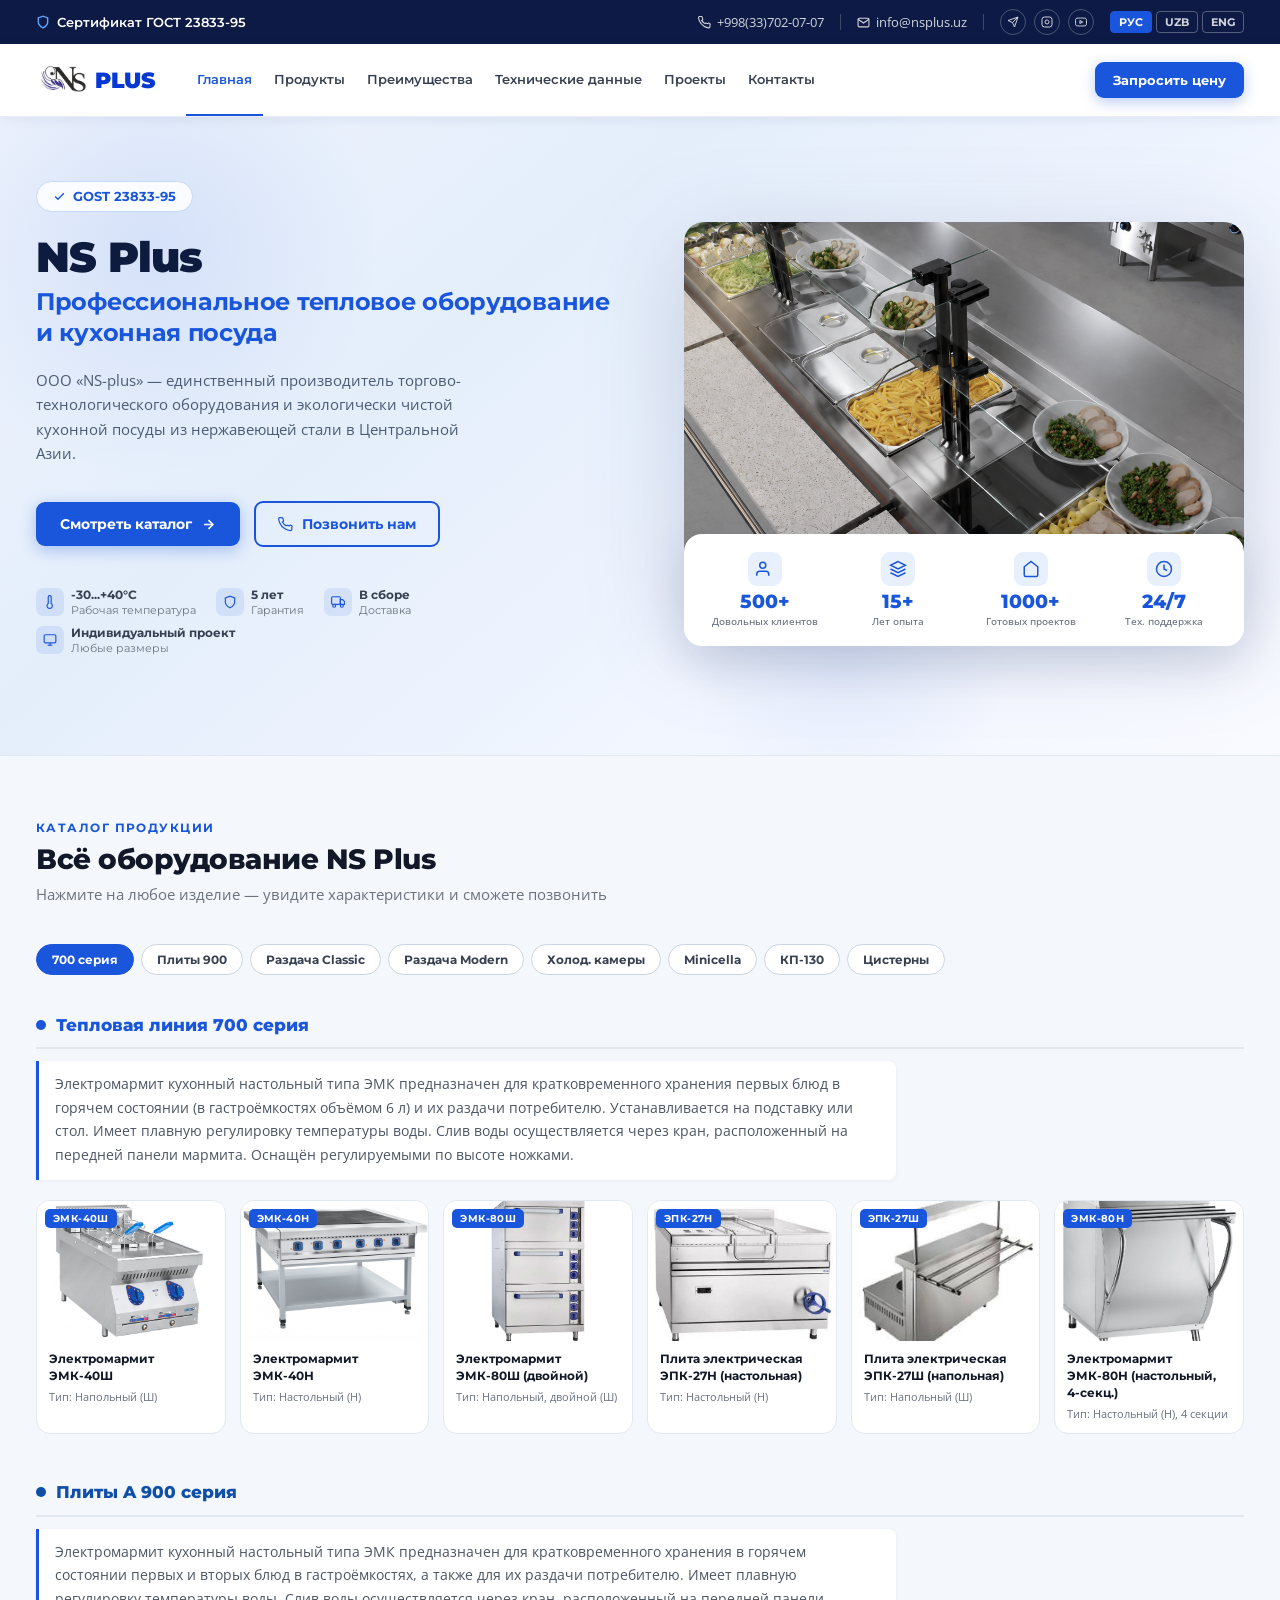
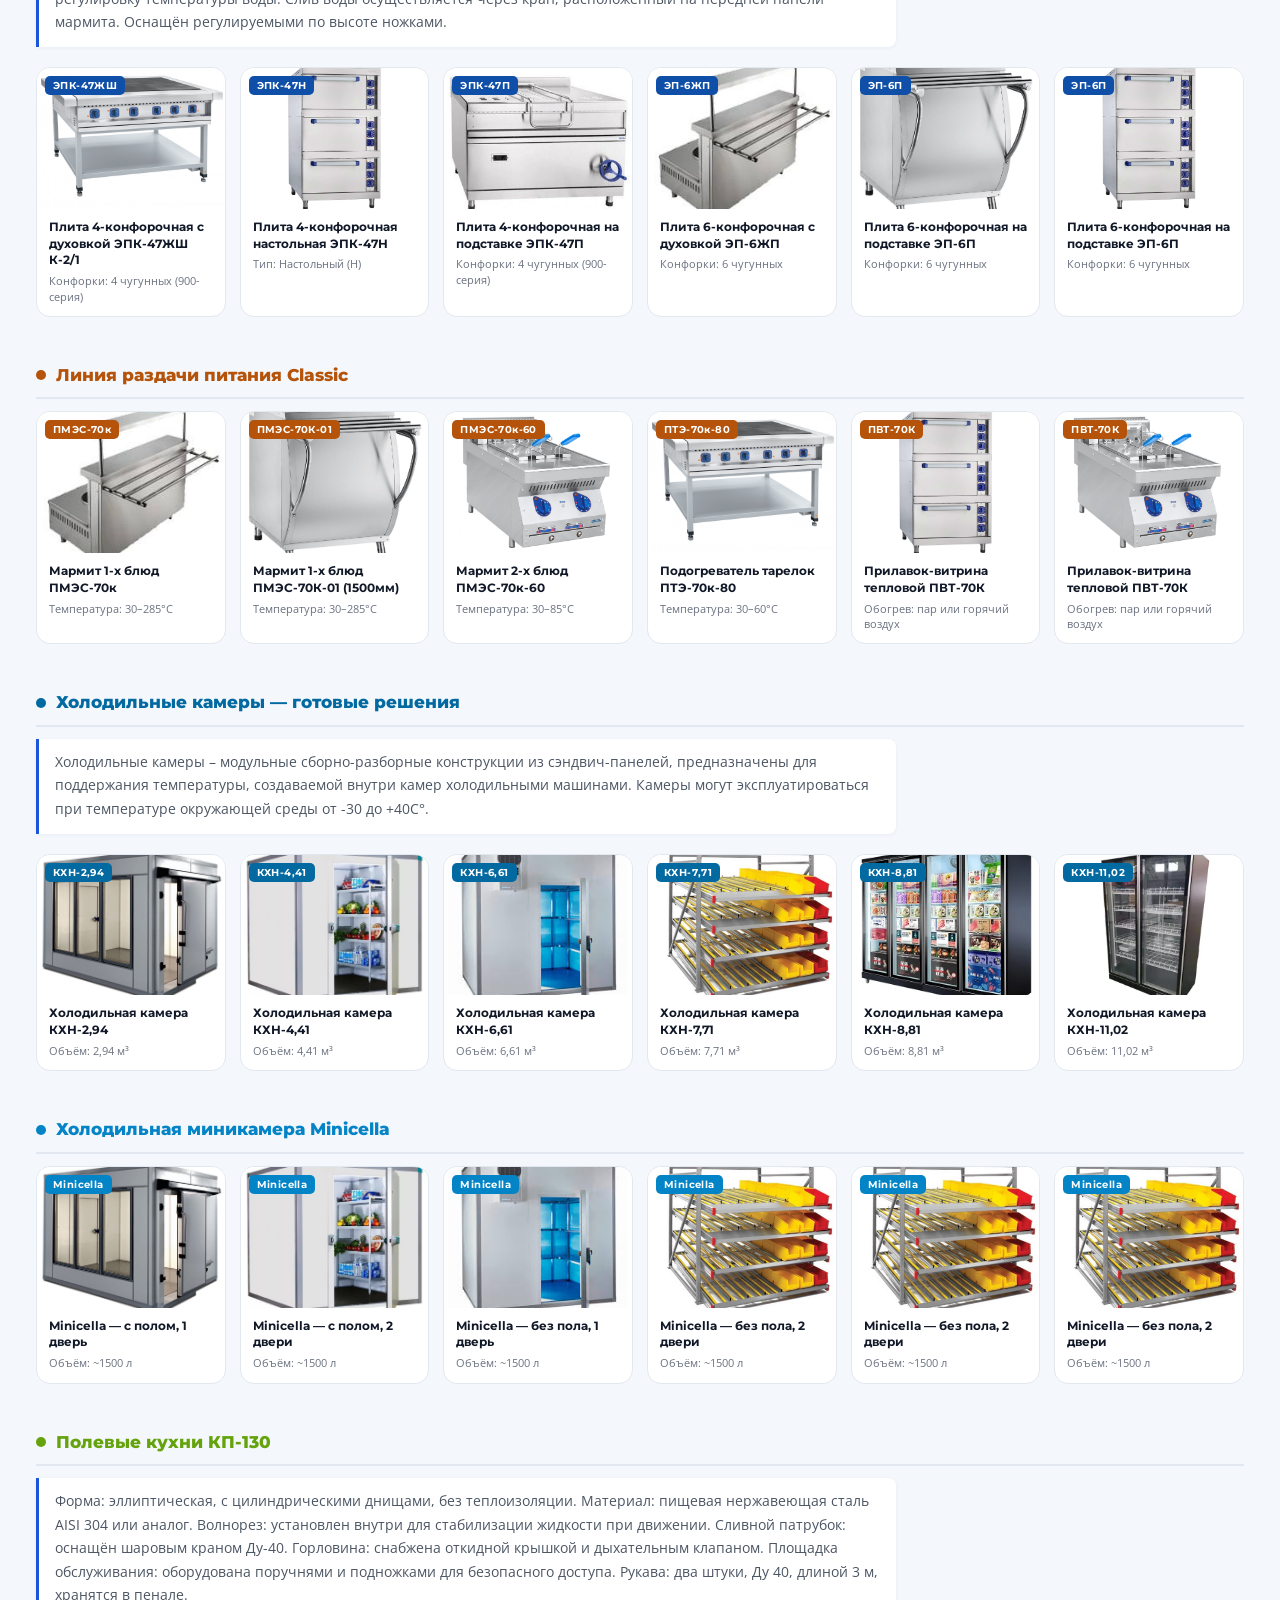
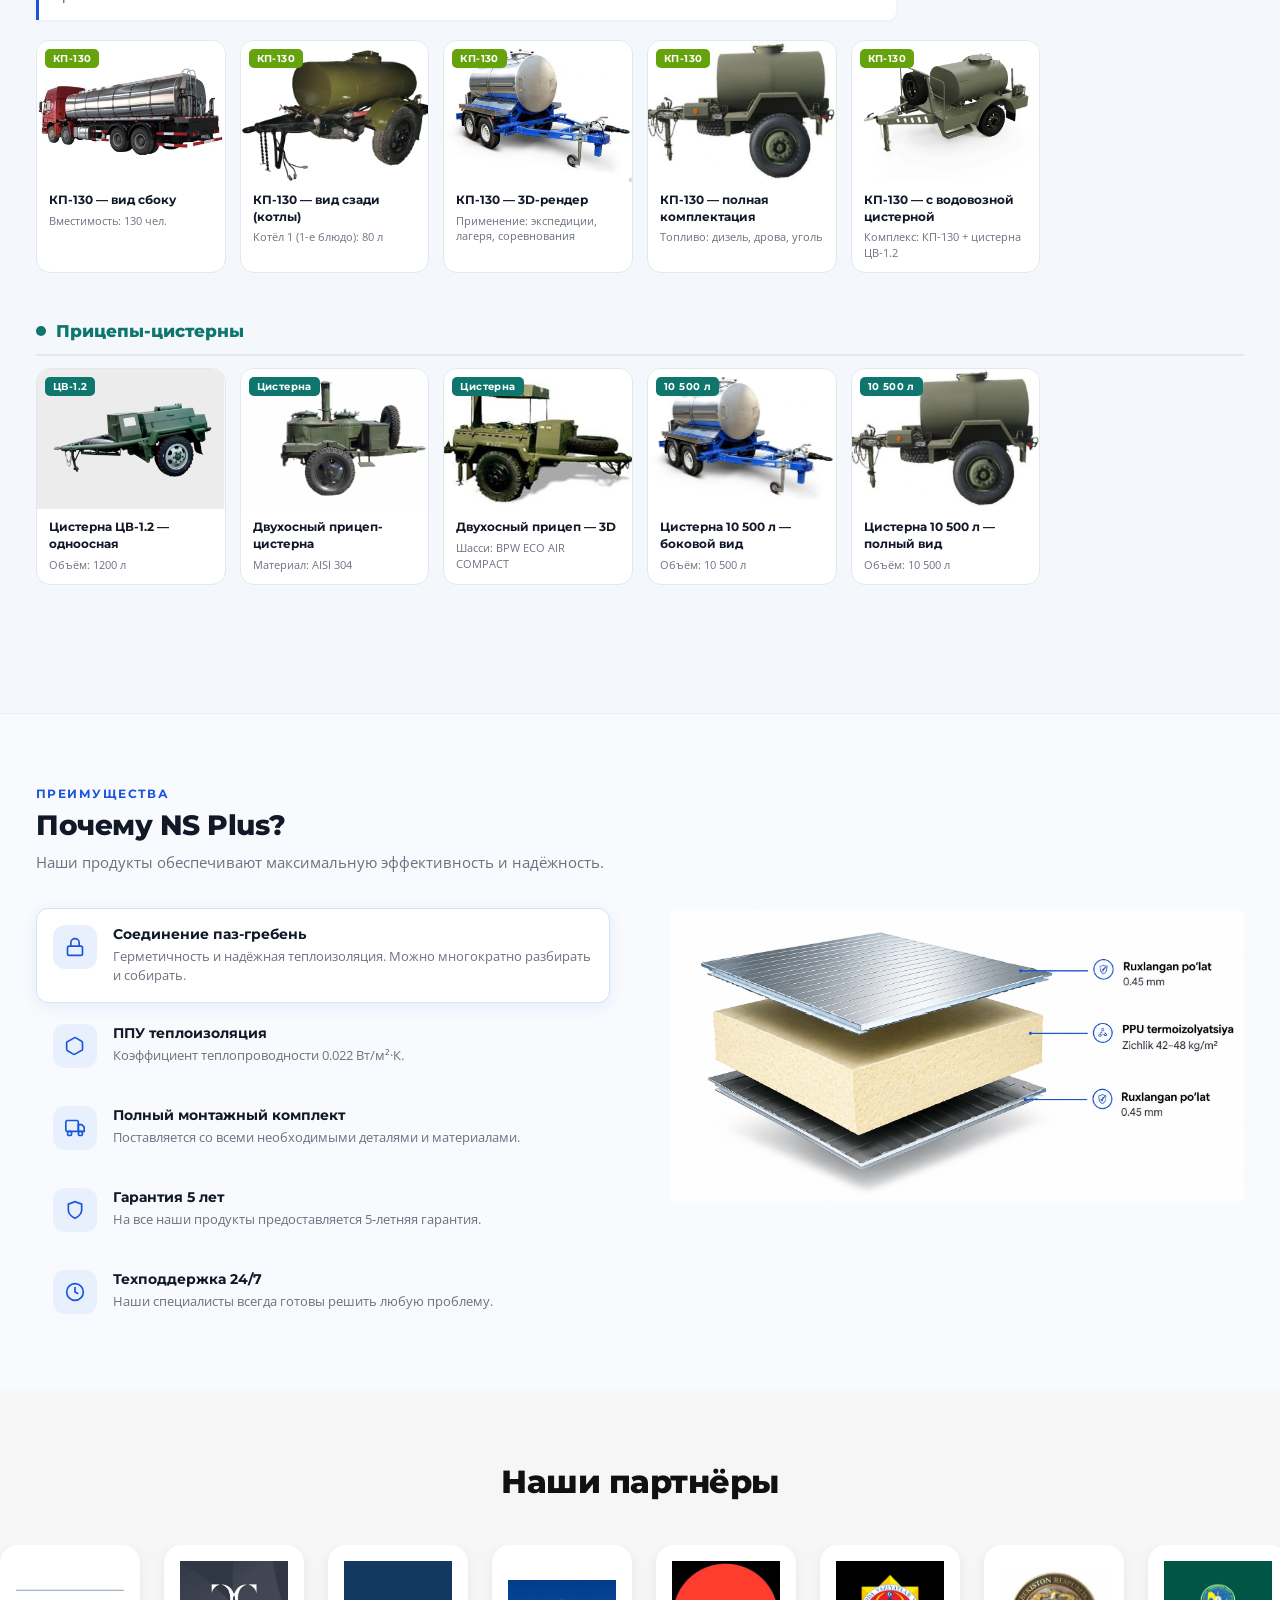
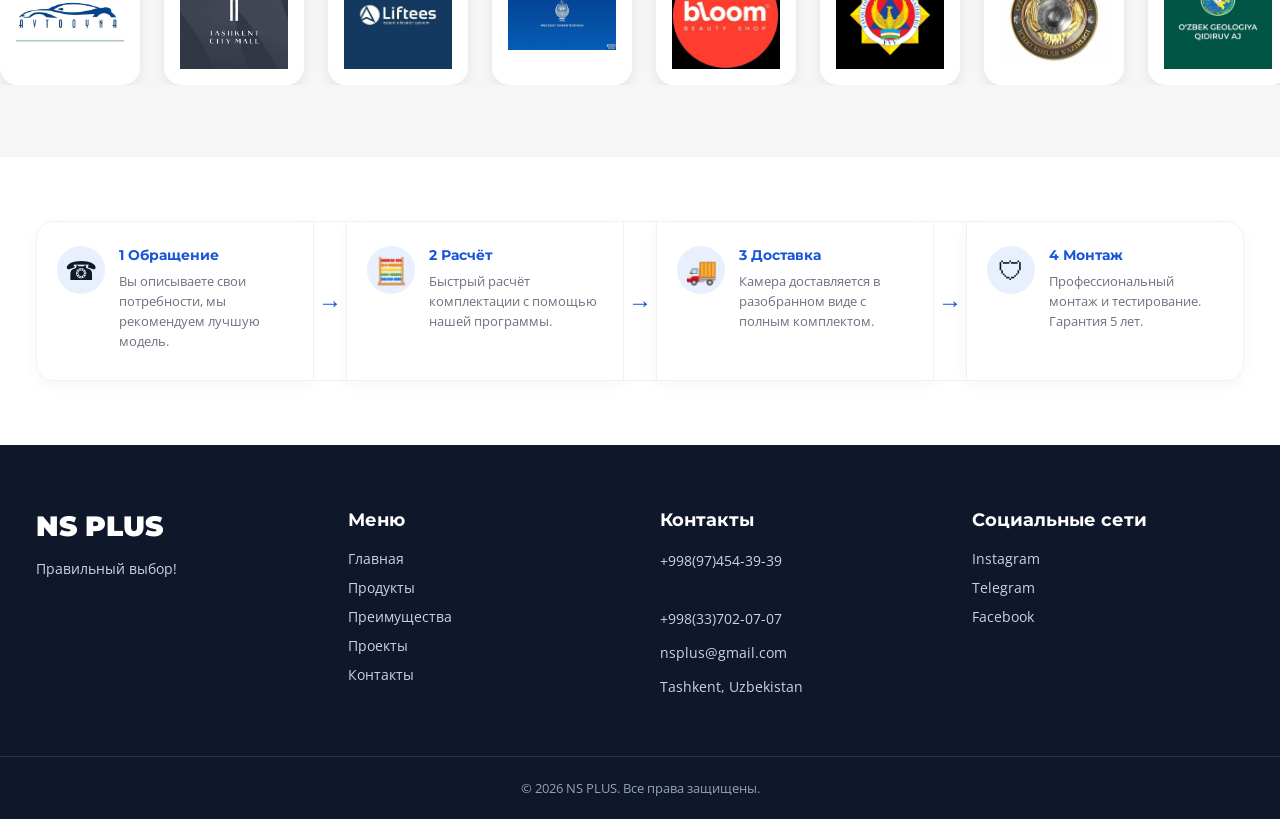
==== commit b4aed049: "accept project" ====
--- a/index.html
+++ b/index.html
@@ -3,13 +3,13 @@
 <head>
 <meta charset="UTF-8">
 <meta name="viewport" content="width=device-width, initial-scale=1.0">
-<title>NS Plus – Холодильные Камеры</title>
+<title>NS Plus</title>
 <link rel="stylesheet" href="style.css">
 <link href="https://fonts.googleapis.com/css2?family=Montserrat:wght@400;500;600;700;800;900&family=Open+Sans:wght@400;500;600&display=swap" rel="stylesheet">
 </head>
 <body>
 
-<!-- ═══ TOP BAR ═══ -->
+<!-- TOP BAR -->
 <div class="topbar">
   <div class="container">
     <div class="topbar-inner">
@@ -49,31 +49,26 @@
   </div>
 </div>
 
-<!-- ═══ NAVBAR ═══ -->
+<!-- NAVBAR -->
 <nav>
   <div class="container">
     <div class="nav-inner">
       <a href="#" class="logo" aria-label="NS Plus">
         <span class="logo-text"><img class="nslogo" src="./images/logo.jpg" alt=""> PLUS</span>
       </a>
-
       <ul class="nav-links">
         <li><a href="#" class="active" data-t="nav_home"></a></li>
-        <li><a href="#" data-t="nav_products"></a></li>
-        <li><a href="#" data-t="nav_adv"></a></li>
+        <li><a href="#all-catalog-section" data-t="nav_products"></a></li>
+        <li><a href="#adv-section" data-t="nav_adv"></a></li>
         <li><a href="#" data-t="nav_tech"></a></li>
         <li><a href="#" data-t="nav_projects"></a></li>
         <li><a href="#" data-t="nav_contact"></a></li>
       </ul>
-
-      <!-- Phone button (visible on mobile nav) -->
       <a href="tel:+998337020707" class="btn-phone-nav" aria-label="Позвонить">
         <svg width="16" height="16" viewBox="0 0 24 24" fill="none" stroke="currentColor" stroke-width="2"><path d="M22 16.92v3a2 2 0 01-2.18 2 19.79 19.79 0 01-8.63-3.07A19.5 19.5 0 013.07 9.81 19.79 19.79 0 011 3.14 2 2 0 013 1h3a2 2 0 012 1.72 12.84 12.84 0 00.7 2.81 2 2 0 01-.45 2.11L6.91 8.09a16 16 0 006 6l.27-.27a2 2 0 012.11-.45 12.84 12.84 0 002.81.7A2 2 0 0122 16.92z"/></svg>
         <span class="btn-phone-num">+998(33)702-07-07</span>
       </a>
-
       <a href="#" class="btn-cta" data-t="nav_cta"></a>
-
       <button class="hamburger" id="hamburger" aria-label="Menu">
         <span></span><span></span><span></span>
       </button>
@@ -81,11 +76,11 @@
   </div>
 </nav>
 
-<!-- Mobile Menu -->
+<!-- MOBILE MENU -->
 <div class="mobile-menu" id="mobileMenu">
   <a href="#" class="active" data-t="nav_home"></a>
-  <a href="#" data-t="nav_products"></a>
-  <a href="#" data-t="nav_adv"></a>
+  <a href="#all-catalog-section" data-t="nav_products"></a>
+  <a href="#adv-section" data-t="nav_adv"></a>
   <a href="#" data-t="nav_tech"></a>
   <a href="#" data-t="nav_projects"></a>
   <a href="#" data-t="nav_contact"></a>
@@ -96,7 +91,7 @@
   <a href="#" class="mobile-cta" data-t="nav_cta"></a>
 </div>
 
-<!-- ═══ HERO ═══ -->
+<!-- HERO -->
 <section class="hero">
   <div class="container">
     <div class="hero-grid">
@@ -105,20 +100,13 @@
           <svg width="13" height="13" viewBox="0 0 24 24" fill="none" stroke="currentColor" stroke-width="2.5"><polyline points="20 6 9 17 4 12"/></svg>
           GOST 23833-95
         </div>
-
         <h1 class="hero-title">
           NS Plus<br>
-          <span class="blue">ЕЛЕКТРОПЛИТА <br><p style="color: black;">двухконфорочная ЭПК-27Ш</p></span>
+          <span class="blue" data-t="hero_title_blue"></span>
         </h1>
-
-        <p class="hero-desc">Электроварка ЭВК-40Ш
-          Фритюрница ЭФК-40Ш
-          Жарочная поверхность АКО-40Ш
-          Рабочая поверхность РПК-40Ш
-          Электромармит ЭМК-40Ш</p>
-
+        <p class="hero-desc" data-t="hero_desc"></p>
         <div class="hero-btns">
-          <a href="#" class="btn-primary">
+          <a href="#all-catalog-section" class="btn-primary">
             <span data-t="hero_btn1"></span>
             <svg width="15" height="15" viewBox="0 0 24 24" fill="none" stroke="currentColor" stroke-width="2.5"><line x1="5" y1="12" x2="19" y2="12"/><polyline points="12 5 19 12 12 19"/></svg>
           </a>
@@ -127,39 +115,30 @@
             <span data-t="hero_btn2"></span>
           </a>
         </div>
-
         <div class="hero-features">
           <div class="feature-item">
-            <div class="fi-icon">
-              <svg width="14" height="14" viewBox="0 0 24 24" fill="none" stroke="currentColor" stroke-width="2"><path d="M14 14.76V3.5a2.5 2.5 0 00-5 0v11.26a4.5 4.5 0 105 0z"/></svg>
-            </div>
+            <div class="fi-icon"><svg width="14" height="14" viewBox="0 0 24 24" fill="none" stroke="currentColor" stroke-width="2"><path d="M14 14.76V3.5a2.5 2.5 0 00-5 0v11.26a4.5 4.5 0 105 0z"/></svg></div>
             <div>
               <strong style="font-size:12px;display:block;font-family:'Montserrat',sans-serif">-30...+40°C</strong>
               <span style="font-size:11px;color:#6b7280;font-weight:400" data-t="feat_temp"></span>
             </div>
           </div>
           <div class="feature-item">
-            <div class="fi-icon">
-              <svg width="14" height="14" viewBox="0 0 24 24" fill="none" stroke="currentColor" stroke-width="2"><path d="M12 22s8-4 8-10V5l-8-3-8 3v7c0 6 8 10 8 10z"/></svg>
-            </div>
+            <div class="fi-icon"><svg width="14" height="14" viewBox="0 0 24 24" fill="none" stroke="currentColor" stroke-width="2"><path d="M12 22s8-4 8-10V5l-8-3-8 3v7c0 6 8 10 8 10z"/></svg></div>
             <div>
               <strong style="font-size:12px;display:block;font-family:'Montserrat',sans-serif" data-t="feat_warranty_val"></strong>
               <span style="font-size:11px;color:#6b7280;font-weight:400" data-t="feat_warranty"></span>
             </div>
           </div>
           <div class="feature-item">
-            <div class="fi-icon">
-              <svg width="14" height="14" viewBox="0 0 24 24" fill="none" stroke="currentColor" stroke-width="2"><rect x="1" y="3" width="15" height="13" rx="2"/><polygon points="16 8 20 8 23 11 23 16 16 16 16 8"/><circle cx="5.5" cy="18.5" r="2.5"/><circle cx="18.5" cy="18.5" r="2.5"/></svg>
-            </div>
+            <div class="fi-icon"><svg width="14" height="14" viewBox="0 0 24 24" fill="none" stroke="currentColor" stroke-width="2"><rect x="1" y="3" width="15" height="13" rx="2"/><polygon points="16 8 20 8 23 11 23 16 16 16 16 8"/><circle cx="5.5" cy="18.5" r="2.5"/><circle cx="18.5" cy="18.5" r="2.5"/></svg></div>
             <div>
               <strong style="font-size:12px;display:block;font-family:'Montserrat',sans-serif" data-t="feat_delivery_val"></strong>
               <span style="font-size:11px;color:#6b7280;font-weight:400" data-t="feat_delivery"></span>
             </div>
           </div>
           <div class="feature-item">
-            <div class="fi-icon">
-              <svg width="14" height="14" viewBox="0 0 24 24" fill="none" stroke="currentColor" stroke-width="2"><rect x="2" y="3" width="20" height="14" rx="2"/><line x1="8" y1="21" x2="16" y2="21"/><line x1="12" y1="17" x2="12" y2="21"/></svg>
-            </div>
+            <div class="fi-icon"><svg width="14" height="14" viewBox="0 0 24 24" fill="none" stroke="currentColor" stroke-width="2"><rect x="2" y="3" width="20" height="14" rx="2"/><line x1="8" y1="21" x2="16" y2="21"/><line x1="12" y1="17" x2="12" y2="21"/></svg></div>
             <div>
               <strong style="font-size:12px;display:block;font-family:'Montserrat',sans-serif" data-t="feat_custom_val"></strong>
               <span style="font-size:11px;color:#6b7280;font-weight:400" data-t="feat_custom"></span>
@@ -167,8 +146,6 @@
           </div>
         </div>
       </div>
-
-      <!-- RIGHT -->
       <div class="hero-right">
         <div class="hero-image-wrap">
           <div class="hero-badge">
@@ -180,35 +157,25 @@
               <span>GOST 23833-95</span>
             </div>
           </div>
-
-          <img class="heroimg" src="./images/imagee.jpg" alt="NS Plus холодильная камера">
-
+          <img class="heroimg" src="./images/imagee.jpg" alt="NS Plus">
           <div class="stats-float">
             <div class="s-item">
-              <div class="s-icon">
-                <svg width="18" height="18" viewBox="0 0 24 24" fill="none" stroke="currentColor" stroke-width="2"><path d="M17 21v-2a4 4 0 00-4-4H5a4 4 0 00-4 4v2"/><circle cx="9" cy="7" r="4"/><path d="M23 21v-2a4 4 0 00-3-3.87"/><path d="M16 3.13a4 4 0 010 7.75"/></svg>
-              </div>
+              <div class="s-icon"><svg width="18" height="18" viewBox="0 0 24 24" fill="none" stroke="currentColor" stroke-width="2"><path d="M17 21v-2a4 4 0 00-4-4H5a4 4 0 00-4 4v2"/><circle cx="9" cy="7" r="4"/></svg></div>
               <div class="s-num">500+</div>
               <div class="s-lbl" data-t="stat1"></div>
             </div>
             <div class="s-item">
-              <div class="s-icon">
-                <svg width="18" height="18" viewBox="0 0 24 24" fill="none" stroke="currentColor" stroke-width="2"><path d="M12 2L2 7l10 5 10-5-10-5z"/><path d="M2 17l10 5 10-5"/><path d="M2 12l10 5 10-5"/></svg>
-              </div>
+              <div class="s-icon"><svg width="18" height="18" viewBox="0 0 24 24" fill="none" stroke="currentColor" stroke-width="2"><path d="M12 2L2 7l10 5 10-5-10-5z"/><path d="M2 17l10 5 10-5"/><path d="M2 12l10 5 10-5"/></svg></div>
               <div class="s-num">15+</div>
               <div class="s-lbl" data-t="stat2"></div>
             </div>
             <div class="s-item">
-              <div class="s-icon">
-                <svg width="18" height="18" viewBox="0 0 24 24" fill="none" stroke="currentColor" stroke-width="2"><path d="M3 9l9-7 9 7v11a2 2 0 01-2 2H5a2 2 0 01-2-2z"/><polyline points="9 22 9 12 15 12 15 22"/></svg>
-              </div>
+              <div class="s-icon"><svg width="18" height="18" viewBox="0 0 24 24" fill="none" stroke="currentColor" stroke-width="2"><path d="M3 9l9-7 9 7v11a2 2 0 01-2 2H5a2 2 0 01-2-2z"/></svg></div>
               <div class="s-num">1000+</div>
               <div class="s-lbl" data-t="stat3"></div>
             </div>
             <div class="s-item">
-              <div class="s-icon">
-                <svg width="18" height="18" viewBox="0 0 24 24" fill="none" stroke="currentColor" stroke-width="2"><circle cx="12" cy="12" r="10"/><polyline points="12 6 12 12 16 14"/></svg>
-              </div>
+              <div class="s-icon"><svg width="18" height="18" viewBox="0 0 24 24" fill="none" stroke="currentColor" stroke-width="2"><circle cx="12" cy="12" r="10"/><polyline points="12 6 12 12 16 14"/></svg></div>
               <div class="s-num">24/7</div>
               <div class="s-lbl" data-t="stat4"></div>
             </div>
@@ -219,168 +186,30 @@
   </div>
 </section>
 
-<!-- ═══ CATALOG SECTION (Plitalar) ═══ -->
-<section class="catalog-section-wrap">
-  <div class="container">
-    <div class="section-header">
-      <div class="section-left">
-        <span class="section-label">КАТАЛОГ</span>
-        <h2 class="section-title">Плиты и тепловое оборудование</h2>
-        <p class="section-sub">Нажмите на любое изделие, чтобы увидеть подробные характеристики</p>
-      </div>
-    </div>
-    <div id="catalog-section"></div>
+<!-- ALL CATALOG -->
+<section class="all-catalog-section" id="all-catalog-section">
+  <div class="container">
+    <div class="all-cat-header">
+      <span class="section-label" data-t="cat_label"></span>
+      <h2 class="section-title" data-t="cat_title"></h2>
+      <p class="section-sub" data-t="cat_sub"></p>
+    </div>
+    <div class="cat-tabs" id="catTabs"></div>
+    <div id="all-catalog"></div>
   </div>
 </section>
 
-<!-- ═══ PRODUCTS SECTION ═══ -->
-<section class="products-section">
-  <div class="container">
-    <div class="section-header">
-      <div class="section-left">
-        <span class="section-label" data-t="prod_label"></span>
-        <h2 class="section-title" data-t="prod_title"></h2>
-        <p class="section-sub" data-t="prod_sub"></p>
-      </div>
-      <a href="#" class="btn-outline-blue">
-        <span data-t="prod_all"></span>
-        <svg width="16" height="16" viewBox="0 0 24 24" fill="none" stroke="currentColor" stroke-width="2.5"><line x1="5" y1="12" x2="19" y2="12"/><polyline points="12 5 19 12 12 19"/></svg>
-      </a>
-    </div>
-
-    <div class="products-grid">
-      <div class="product-card">
-        <div class="card-img-wrap">
-          <div class="card-icon"><svg width="20" height="20" viewBox="0 0 24 24" fill="none" stroke="currentColor" stroke-width="2"><path d="M14 14.76V3.5a2.5 2.5 0 00-5 0v11.26a4.5 4.5 0 105 0z"/></svg></div>
-          <img class="card-svg" src="./images/21.jpg" alt="">
-        </div>
-        <div class="card-body">
-          <h3 data-t="c1_title"></h3>
-          <p data-t="c1_desc"></p>
-          <a href="#" class="card-link"><span data-t="detail"></span> <svg width="14" height="14" viewBox="0 0 24 24" fill="none" stroke="currentColor" stroke-width="2.5"><line x1="5" y1="12" x2="19" y2="12"/><polyline points="12 5 19 12 12 19"/></svg></a>
-        </div>
-      </div>
-      <div class="product-card">
-        <div class="card-img-wrap">
-          <div class="card-icon"><svg width="20" height="20" viewBox="0 0 24 24" fill="none" stroke="currentColor" stroke-width="2"><rect x="2" y="3" width="20" height="14" rx="2"/><line x1="8" y1="21" x2="16" y2="21"/><line x1="12" y1="17" x2="12" y2="21"/></svg></div>
-          <img class="card-svg" src="./images/22.jpg" alt="">
-        </div>
-        <div class="card-body">
-          <h3 data-t="c2_title"></h3>
-          <p data-t="c2_desc"></p>
-          <a href="#" class="card-link"><span data-t="detail"></span> <svg width="14" height="14" viewBox="0 0 24 24" fill="none" stroke="currentColor" stroke-width="2.5"><line x1="5" y1="12" x2="19" y2="12"/><polyline points="12 5 19 12 12 19"/></svg></a>
-        </div>
-      </div>
-      <div class="product-card">
-        <div class="card-img-wrap">
-          <div class="card-icon"><svg width="20" height="20" viewBox="0 0 24 24" fill="none" stroke="currentColor" stroke-width="2"><rect x="2" y="3" width="20" height="18" rx="2"/><line x1="12" y1="3" x2="12" y2="21"/></svg></div>
-          <img class="card-svg" src="./images/fasadom.jpg" alt="">
-        </div>
-        <div class="card-body">
-          <h3 data-t="c3_title"></h3>
-          <p data-t="c3_desc"></p>
-          <a href="#" class="card-link"><span data-t="detail"></span> <svg width="14" height="14" viewBox="0 0 24 24" fill="none" stroke="currentColor" stroke-width="2.5"><line x1="5" y1="12" x2="19" y2="12"/><polyline points="12 5 19 12 12 19"/></svg></a>
-        </div>
-      </div>
-      <div class="product-card">
-        <div class="card-img-wrap">
-          <div class="card-icon"><svg width="20" height="20" viewBox="0 0 24 24" fill="none" stroke="currentColor" stroke-width="2"><rect x="2" y="3" width="9" height="18" rx="2"/><rect x="13" y="3" width="9" height="18" rx="2"/></svg></div>
-          <img class="card-svg" src="./images/20.jpg" alt="">
-        </div>
-        <div class="card-body">
-          <h3 data-t="c4_title"></h3>
-          <p data-t="c4_desc"></p>
-          <a href="#" class="card-link"><span data-t="detail"></span> <svg width="14" height="14" viewBox="0 0 24 24" fill="none" stroke="currentColor" stroke-width="2.5"><line x1="5" y1="12" x2="19" y2="12"/><polyline points="12 5 19 12 12 19"/></svg></a>
-        </div>
-      </div>
-      <div class="product-card">
-        <div class="card-img-wrap">
-          <div class="card-icon"><svg width="20" height="20" viewBox="0 0 24 24" fill="none" stroke="currentColor" stroke-width="2"><rect x="3" y="3" width="18" height="18" rx="2"/><line x1="9" y1="3" x2="9" y2="21"/></svg></div>
-          <img class="card-svg" src="./images/23.jpg" alt="">
-        </div>
-        <div class="card-body">
-          <h3 data-t="c5_title"></h3>
-          <p data-t="c5_desc"></p>
-          <a href="#" class="card-link"><span data-t="detail"></span> <svg width="14" height="14" viewBox="0 0 24 24" fill="none" stroke="currentColor" stroke-width="2.5"><line x1="5" y1="12" x2="19" y2="12"/><polyline points="12 5 19 12 12 19"/></svg></a>
-        </div>
-      </div>
-      <div class="product-card">
-        <div class="card-img-wrap">
-          <div class="card-icon"><svg width="20" height="20" viewBox="0 0 24 24" fill="none" stroke="currentColor" stroke-width="2"><line x1="8" y1="6" x2="21" y2="6"/><line x1="8" y1="12" x2="21" y2="12"/><line x1="8" y1="18" x2="21" y2="18"/><line x1="3" y1="6" x2="3.01" y2="6"/><line x1="3" y1="12" x2="3.01" y2="12"/><line x1="3" y1="18" x2="3.01" y2="18"/></svg></div>
-          <img class="card-svg" src="./images/24.jpg" alt="">
-        </div>
-        <div class="card-body">
-          <h3 data-t="c6_title"></h3>
-          <p data-t="c6_desc"></p>
-          <a href="#" class="card-link"><span data-t="detail"></span> <svg width="14" height="14" viewBox="0 0 24 24" fill="none" stroke="currentColor" stroke-width="2.5"><line x1="5" y1="12" x2="19" y2="12"/><polyline points="12 5 19 12 12 19"/></svg></a>
-        </div>
-      </div>
-    </div>
-  </div>
-</section>
-
-<section>
-  <!-- ROW 1 -->
-  <div id="row1" class="section-gap">
-    <div class="section-header">
-      <div class="section-num">Полевые кухни КП-130
-        <div class="section-info">
-          <p>Мобильная передвижная кухня на 130 человек · 4 котла · дизель / дрова / уголь</p>
-        </div>
-      </div>
-    </div>
-    <div class="section-divider"></div>
-    <div class="desktop-grid" id="dg1"></div>
-    <div class="carousel-wrap">
-      <div class="carousel-viewport">
-        <div class="carousel-track" id="ct1"></div>
-      </div>
-      <div class="carousel-controls">
-        <button class="c-btn" id="prev1">&#8592;</button>
-        <div class="c-dots" id="dots1"></div>
-        <span class="c-count" id="count1"></span>
-        <button class="c-btn" id="next1">&#8594;</button>
-      </div>
-    </div>
-  </div>
-
-  <!-- ROW 2 -->
-  <div id="row2" class="section-gap">
-    <div class="section-header">
-      <div class="section-num">Прицепы-цистерны
-        <div class="section-info">
-          <p>Нержавеющая сталь AISI-304 · объём от 1 200 до 10 500 л · одно- и двухосные</p>
-        </div>
-      </div>
-    </div>
-    <div class="section-divider"></div>
-    <div class="desktop-grid" id="dg2"></div>
-    <div class="carousel-wrap">
-      <div class="carousel-viewport">
-        <div class="carousel-track" id="ct2"></div>
-      </div>
-      <div class="carousel-controls">
-        <button class="c-btn" id="prev2">&#8592;</button>
-        <div class="c-dots" id="dots2"></div>
-        <span class="c-count" id="count2"></span>
-        <button class="c-btn" id="next2">&#8594;</button>
-      </div>
-    </div>
-  </div>
-</section>
-
-<!-- ═══ ADVANTAGES ═══ -->
-<section class="adv-section">
+<!-- ADVANTAGES -->
+<section class="adv-section" id="adv-section">
   <div class="container">
     <div class="adv-grid">
       <div class="adv-left">
         <span class="section-label" data-t="adv_label"></span>
         <h2 class="section-title" style="margin-bottom:10px" data-t="adv_title"></h2>
         <p class="section-sub" style="margin-bottom:36px" data-t="adv_sub"></p>
-
         <div class="adv-list">
           <div class="adv-item adv-active">
-            <div class="adv-icon"><svg width="20" height="20" viewBox="0 0 24 24" fill="none" stroke="currentColor" stroke-width="2"><rect x="3" y="11" width="18" height="11" rx="2" ry="2"/><path d="M7 11V7a5 5 0 0110 0v4"/></svg></div>
+            <div class="adv-icon"><svg width="20" height="20" viewBox="0 0 24 24" fill="none" stroke="currentColor" stroke-width="2"><rect x="3" y="11" width="18" height="11" rx="2"/><path d="M7 11V7a5 5 0 0110 0v4"/></svg></div>
             <div><strong data-t="adv1_title"></strong><p data-t="adv1_desc"></p></div>
           </div>
           <div class="adv-item">
@@ -401,7 +230,6 @@
           </div>
         </div>
       </div>
-
       <div class="adv-right">
         <img class="panel-diagram" src="./images/25.png" alt="">
       </div>
@@ -409,7 +237,7 @@
   </div>
 </section>
 
-<!-- ═══ PARTNERS ═══ -->
+<!-- PARTNERS -->
 <section class="partners-section">
   <h2 class="section-title" data-t="partners_title"></h2>
   <div class="slider">
@@ -429,7 +257,6 @@
       <div class="country-item"><img src="images/mudofaa.jpg" alt=""></div>
       <div class="country-item"><img src="images/ies.jpg" alt=""></div>
       <div class="country-item"><img src="images/milliy-gvardiya.jpg" alt=""></div>
-      <!-- Duplicate -->
       <div class="country-item"><img src="images/avtooyna.jpg" alt=""></div>
       <div class="country-item"><img src="images/tashkent-city-mall.jpg" alt=""></div>
       <div class="country-item"><img src="images/liftees.jpg" alt=""></div>
@@ -449,7 +276,7 @@
   </div>
 </section>
 
-<!-- ═══ STEPS ═══ -->
+<!-- STEPS -->
 <div class="steps-container">
   <div class="step-box">
     <div class="icon-circle">☎</div>
@@ -484,7 +311,7 @@
   </div>
 </div>
 
-<!-- ═══ FOOTER ═══ -->
+<!-- FOOTER -->
 <footer class="footer">
   <div class="footer-container">
     <div class="footer-box">
@@ -494,15 +321,17 @@
     <div class="footer-box">
       <h3 data-t="footer_menu"></h3>
       <a href="#" data-t="nav_home"></a>
-      <a href="#" data-t="nav_products"></a>
-      <a href="#" data-t="nav_adv"></a>
+      <a href="#all-catalog-section" data-t="nav_products"></a>
+      <a href="#adv-section" data-t="nav_adv"></a>
       <a href="#" data-t="nav_projects"></a>
       <a href="#" data-t="nav_contact"></a>
     </div>
     <div class="footer-box">
       <h3 data-t="footer_contact"></h3>
-      <p><a href="tel:+998974543939" style="color:#cbd5e1;text-decoration:none">+998(97)454-39-39</a>
-        <a href="tel:+998337020707" style="color:#cbd5e1;text-decoration:none">+998(33)702-07-07</a></p>
+      <p>
+        <a href="tel:+998974543939" style="color:#cbd5e1;text-decoration:none">+998(97)454-39-39</a><br>
+        <a href="tel:+998337020707" style="color:#cbd5e1;text-decoration:none">+998(33)702-07-07</a>
+      </p>
       <p>nsplus@gmail.com</p>
       <p>Tashkent, Uzbekistan</p>
     </div>
@@ -520,6 +349,32 @@
   </div>
 </footer>
 
+<!-- LIGHTBOX -->
+<div id="lb">
+  <div class="lb-box">
+    <button class="lb-close" id="lbClose">
+      <svg width="20" height="20" viewBox="0 0 24 24" fill="none" stroke="currentColor" stroke-width="2.5">
+        <line x1="18" y1="6" x2="6" y2="18"/><line x1="6" y1="6" x2="18" y2="18"/>
+      </svg>
+    </button>
+    <div class="lb-inner">
+      <div class="lb-img-side">
+        <img id="lbImg" src="" alt="">
+      </div>
+      <div class="lb-info-side">
+        <span class="lb-badge" id="lbBadge"></span>
+        <h3 id="lbTitle"></h3>
+        <p id="lbDesc"></p>
+        <ul id="lbSpecs"></ul>
+        <a href="tel:+998337020707" class="lb-call">
+          <svg width="16" height="16" viewBox="0 0 24 24" fill="none" stroke="currentColor" stroke-width="2"><path d="M22 16.92v3a2 2 0 01-2.18 2 19.79 19.79 0 01-8.63-3.07A19.5 19.5 0 013.07 9.81 19.79 19.79 0 011 3.14 2 2 0 013 1h3a2 2 0 012 1.72 12.84 12.84 0 00.7 2.81 2 2 0 01-.45 2.11L6.91 8.09a16 16 0 006 6l.27-.27a2 2 0 012.11-.45 12.84 12.84 0 002.81.7A2 2 0 0122 16.92z"/></svg>
+          <span data-t="call_now"></span>
+        </a>
+      </div>
+    </div>
+  </div>
+</div>
+
 <script src="index.js"></script>
 </body>
 </html>
--- a/style.css
+++ b/style.css
@@ -2,364 +2,311 @@
 
 :root {
   --blue: #1a56db;
-  --blue-dark: #1442b5;
   --blue-hover: #1548c8;
   --blue-light: #e8f0fe;
-  --navy: #0f2057;
+  --text: #111827;
+  --gray: #6b7280;
+  --gray-light: #f4f7fb;
   --white: #ffffff;
-  --gray-light: #f4f7fb;
-  --gray: #6b7280;
-  --text: #111827;
-  --text-soft: #4b5563;
 }
 
 html { scroll-behavior: smooth; }
-
-body {
-  font-family: 'Open Sans', sans-serif;
-  color: var(--text);
-  background: #fff;
-  overflow-x: hidden;
-}
-
-.nslogo { width: 55px; height: 30px; }
-
-/* ── LANGUAGE SWITCHER ── */
-.lang-switcher { display: flex; align-items: center; gap: 4px; }
-.lang-btn {
-  background: transparent;
-  border: 1px solid rgba(255,255,255,0.3);
-  color: #d1d5db;
-  font-size: 11px;
-  font-weight: 700;
-  font-family: 'Montserrat', sans-serif;
-  padding: 3px 8px;
-  border-radius: 4px;
-  cursor: pointer;
-  transition: all 0.2s;
-  letter-spacing: 0.05em;
-}
-.lang-btn:hover { color: #fff; border-color: #fff; background: rgba(255,255,255,0.1); }
-.lang-btn.active { background: var(--blue); color: #fff; border-color: var(--blue); }
-
-/* ── TOP BAR ── */
+body { font-family: 'Open Sans', sans-serif; color: var(--text); background: #fff; overflow-x: hidden; }
+.nslogo { width: 55px; height: 30px; object-fit: contain; }
+
+/* ── TOPBAR ── */
 .topbar { background: #0c1a45; color: #fff; font-size: 13px; padding: 9px 0; }
 .container { max-width: 1280px; margin: 0 auto; padding: 0 36px; }
 .topbar-inner { display: flex; justify-content: space-between; align-items: center; flex-wrap: wrap; gap: 8px; }
-.topbar-cert { display: flex; align-items: center; gap: 7px; font-weight: 600; font-family: 'Montserrat', sans-serif; font-size: 12.5px; letter-spacing: 0.01em; }
+.topbar-cert { display: flex; align-items: center; gap: 7px; font-weight: 600; font-family: 'Montserrat', sans-serif; font-size: 12.5px; }
 .topbar-cert svg { color: #60a5fa; flex-shrink: 0; }
 .topbar-right { display: flex; align-items: center; gap: 16px; flex-wrap: wrap; }
-.topbar-right a { color: #d1d5db; text-decoration: none; display: flex; align-items: center; gap: 6px; font-size: 12.5px; transition: color 0.2s; }
+.topbar-right a { color: #d1d5db; text-decoration: none; display: flex; align-items: center; gap: 6px; font-size: 12.5px; transition: color .2s; }
 .topbar-right a:hover { color: #fff; }
-.topbar-divider { width: 1px; height: 16px; background: rgba(255,255,255,0.2); }
+.topbar-divider { width: 1px; height: 16px; background: rgba(255,255,255,.2); }
 .social-icons { display: flex; gap: 8px; align-items: center; }
-.social-icons a { color: #d1d5db; width: 26px; height: 26px; border: 1px solid rgba(255,255,255,0.25); border-radius: 50%; display: flex; align-items: center; justify-content: center; text-decoration: none; transition: all 0.2s; }
-.social-icons a:hover { color: #fff; border-color: #fff; background: rgba(255,255,255,0.1); }
+.social-icons a { color: #d1d5db; width: 26px; height: 26px; border: 1px solid rgba(255,255,255,.25); border-radius: 50%; display: flex; align-items: center; justify-content: center; text-decoration: none; transition: all .2s; }
+.social-icons a:hover { color: #fff; border-color: #fff; background: rgba(255,255,255,.1); }
+
+/* ── LANG ── */
+.lang-switcher { display: flex; align-items: center; gap: 4px; }
+.lang-btn { background: transparent; border: 1px solid rgba(255,255,255,.3); color: #d1d5db; font-size: 11px; font-weight: 700; font-family: 'Montserrat', sans-serif; padding: 3px 8px; border-radius: 4px; cursor: pointer; transition: all .2s; }
+.lang-btn:hover { color: #fff; border-color: #fff; background: rgba(255,255,255,.1); }
+.lang-btn.active { background: var(--blue); color: #fff; border-color: var(--blue); }
 
 /* ── NAVBAR ── */
-nav { background: #fff; border-bottom: 1px solid #e8edf5; position: sticky; top: 0; z-index: 1000; box-shadow: 0 2px 12px rgba(15,32,87,0.07); }
+nav { background: #fff; border-bottom: 1px solid #e8edf5; position: sticky; top: 0; z-index: 1000; box-shadow: 0 2px 12px rgba(15,32,87,.07); }
 .nav-inner { display: flex; align-items: center; height: 72px; gap: 0; }
-.logo { text-decoration: none; display: flex; align-items: center; margin-right: 40px; flex-shrink: 0; }
-.logo-text { font-family: 'Montserrat', sans-serif; font-size: 22px; font-weight: 900; color: #0639d4; letter-spacing: -0.5px; display: flex; align-items: center; }
-.logo-text span { color: var(--blue); }
-
-.nav-links { display: flex; align-items: center; gap: 0; list-style: none; flex: 1; }
-.nav-links li a { text-decoration: none; color: #374151; font-size: 13.5px; font-weight: 600; font-family: 'Montserrat', sans-serif; padding: 0 12px; height: 72px; display: flex; align-items: center; border-bottom: 2.5px solid transparent; transition: color 0.2s, border-color 0.2s; white-space: nowrap; }
+.logo { text-decoration: none; display: flex; align-items: center; margin-right: 32px; flex-shrink: 0; }
+.logo-text { font-family: 'Montserrat', sans-serif; font-size: 22px; font-weight: 900; color: #0639d4; letter-spacing: -.5px; display: flex; align-items: center; gap: 4px; }
+.nav-links { display: flex; align-items: center; list-style: none; flex: 1; }
+.nav-links li a { text-decoration: none; color: #374151; font-size: 13px; font-weight: 600; font-family: 'Montserrat', sans-serif; padding: 0 11px; height: 72px; display: flex; align-items: center; border-bottom: 2.5px solid transparent; transition: color .2s, border-color .2s; white-space: nowrap; }
 .nav-links li a:hover { color: var(--blue); }
 .nav-links li a.active { color: var(--blue); border-bottom-color: var(--blue); }
 
-/* ── PHONE BUTTON IN NAV ── */
-.btn-phone-nav {
-  display: none;
-  align-items: center;
-  gap: 7px;
-  background: #16a34a;
-  color: #fff;
-  border: none;
-  padding: 9px 16px;
-  border-radius: 9px;
-  font-size: 13px;
-  font-weight: 700;
-  font-family: 'Montserrat', sans-serif;
-  text-decoration: none;
-  transition: background 0.2s, transform 0.15s;
-  flex-shrink: 0;
-  white-space: nowrap;
-}
+/* Phone nav button */
+.btn-phone-nav { display: none; align-items: center; gap: 7px; background: #16a34a; color: #fff; border: none; padding: 9px 16px; border-radius: 9px; font-size: 13px; font-weight: 700; font-family: 'Montserrat', sans-serif; text-decoration: none; transition: background .2s, transform .15s; flex-shrink: 0; white-space: nowrap; }
 .btn-phone-nav:hover { background: #15803d; transform: translateY(-1px); }
 .btn-phone-num { display: inline; }
 
-.mobile-phone-btn {
-  display: flex !important;
-  align-items: center;
-  gap: 8px;
-  margin: 6px 24px !important;
-  background: #16a34a !important;
-  color: #fff !important;
-  border-radius: 9px !important;
-  padding: 13px 20px !important;
-  font-weight: 700 !important;
-  border-left: none !important;
-  justify-content: center;
-  text-decoration: none;
-}
+/* CTA */
+.btn-cta { margin-left: 12px; background: var(--blue); color: #fff; border: none; padding: 10px 18px; border-radius: 9px; font-size: 13px; font-weight: 700; font-family: 'Montserrat', sans-serif; cursor: pointer; display: inline-flex; align-items: center; text-decoration: none; transition: background .2s, transform .15s; box-shadow: 0 4px 14px rgba(26,86,219,.3); white-space: nowrap; flex-shrink: 0; }
+.btn-cta:hover { background: var(--blue-hover); transform: translateY(-1px); }
+
+/* Hamburger */
+.hamburger { display: none; flex-direction: column; gap: 5px; cursor: pointer; padding: 8px; margin-left: 8px; background: none; border: none; }
+.hamburger span { display: block; width: 24px; height: 2.5px; background: #374151; border-radius: 2px; transition: all .3s; }
+.hamburger.open span:nth-child(1) { transform: rotate(45deg) translate(5px,5px); }
+.hamburger.open span:nth-child(2) { opacity: 0; }
+.hamburger.open span:nth-child(3) { transform: rotate(-45deg) translate(5px,-5px); }
+
+/* Mobile menu */
+.mobile-menu { display: none; position: fixed; top: 72px; left: 0; right: 0; background: #fff; border-bottom: 1px solid #e8edf5; box-shadow: 0 8px 24px rgba(0,0,0,.12); z-index: 999; padding: 16px 0; }
+.mobile-menu.open { display: block; }
+.mobile-menu a { display: block; padding: 12px 24px; color: #374151; text-decoration: none; font-size: 14px; font-weight: 600; font-family: 'Montserrat', sans-serif; border-left: 3px solid transparent; transition: all .2s; }
+.mobile-menu a:hover, .mobile-menu a.active { color: var(--blue); border-left-color: var(--blue); background: var(--blue-light); }
+.mobile-phone-btn { display: flex !important; align-items: center; gap: 8px; margin: 8px 24px !important; background: #16a34a !important; color: #fff !important; border-radius: 9px !important; padding: 13px 20px !important; font-weight: 700 !important; border-left: none !important; justify-content: center; }
 .mobile-phone-btn:hover { background: #15803d !important; }
-
-/* Hamburger */
-.hamburger { display: none; flex-direction: column; gap: 5px; cursor: pointer; padding: 8px; margin-left: auto; background: none; border: none; }
-.hamburger span { display: block; width: 24px; height: 2.5px; background: #374151; border-radius: 2px; transition: all 0.3s; }
-.hamburger.open span:nth-child(1) { transform: rotate(45deg) translate(5px, 5px); }
-.hamburger.open span:nth-child(2) { opacity: 0; }
-.hamburger.open span:nth-child(3) { transform: rotate(-45deg) translate(5px, -5px); }
-
-/* Mobile menu */
-.mobile-menu { display: none; position: fixed; top: 72px; left: 0; right: 0; background: #fff; border-bottom: 1px solid #e8edf5; box-shadow: 0 8px 24px rgba(0,0,0,0.12); z-index: 999; padding: 16px 0; }
-.mobile-menu.open { display: block; }
-.mobile-menu a { display: block; padding: 12px 24px; color: #374151; text-decoration: none; font-size: 14px; font-weight: 600; font-family: 'Montserrat', sans-serif; border-left: 3px solid transparent; transition: all 0.2s; }
-.mobile-menu a:hover, .mobile-menu a.active { color: var(--blue); border-left-color: var(--blue); background: var(--blue-light); }
-.mobile-menu .mobile-cta { margin: 12px 24px 4px; background: var(--blue); color: #fff; border-radius: 9px; padding: 13px 20px; text-align: center; border-left: none; }
-.mobile-menu .mobile-cta:hover { background: var(--blue-hover); }
-
-/* CTA Button */
-.btn-cta { margin-left: auto; background: var(--blue); color: #fff; border: none; padding: 11px 20px; border-radius: 9px; font-size: 13px; font-weight: 700; font-family: 'Montserrat', sans-serif; cursor: pointer; display: inline-flex; align-items: center; gap: 7px; text-decoration: none; transition: background 0.2s, transform 0.15s, box-shadow 0.2s; box-shadow: 0 4px 14px rgba(26,86,219,0.3); white-space: nowrap; flex-shrink: 0; }
-.btn-cta:hover { background: var(--blue-hover); transform: translateY(-1px); box-shadow: 0 6px 20px rgba(26,86,219,0.38); }
+.mobile-cta { margin: 4px 24px 4px !important; background: var(--blue) !important; color: #fff !important; border-radius: 9px !important; padding: 13px 20px !important; text-align: center; border-left: none !important; }
+.mobile-cta:hover { background: var(--blue-hover) !important; }
 
 /* ── HERO ── */
-.hero { background: linear-gradient(140deg, #eef3fd 0%, #e4eefb 35%, #f0f5ff 65%, #f8faff 100%); min-height: 580px; position: relative; overflow: hidden; }
-.hero::before { content: ''; position: absolute; top: -120px; left: -100px; width: 500px; height: 500px; background: radial-gradient(circle, rgba(26,86,219,0.1) 0%, transparent 65%); pointer-events: none; }
-.hero::after { content: ''; position: absolute; bottom: -80px; right: 20%; width: 350px; height: 350px; background: radial-gradient(circle, rgba(26,86,219,0.06) 0%, transparent 65%); pointer-events: none; }
+.hero { background: linear-gradient(140deg,#eef3fd 0%,#e4eefb 35%,#f0f5ff 65%,#f8faff 100%); min-height: 580px; position: relative; overflow: hidden; }
+.hero::before { content:''; position:absolute; top:-120px; left:-100px; width:500px; height:500px; background:radial-gradient(circle,rgba(26,86,219,.1) 0%,transparent 65%); pointer-events:none; }
+.hero::after { content:''; position:absolute; bottom:-80px; right:20%; width:350px; height:350px; background:radial-gradient(circle,rgba(26,86,219,.06) 0%,transparent 65%); pointer-events:none; }
 .hero-grid { display: grid; grid-template-columns: 1fr 1fr; gap: 32px; align-items: center; padding: 64px 0 100px; position: relative; z-index: 2; }
-
 .hero-left { display: flex; flex-direction: column; }
-.cert-pill { display: inline-flex; align-items: center; gap: 7px; background: rgba(255,255,255,0.85); backdrop-filter: blur(8px); border: 1.5px solid #c7d8f8; border-radius: 24px; padding: 7px 16px; font-size: 12.5px; font-weight: 700; color: var(--blue); font-family: 'Montserrat', sans-serif; width: fit-content; margin-bottom: 22px; letter-spacing: 0.02em; animation: fadeUp 0.6s ease both; }
-.hero-title { font-family: 'Montserrat', sans-serif; font-size: 52px; font-weight: 900; line-height: 1.08; color: #0d1b3e; margin-bottom: 20px; letter-spacing: -1.5px; animation: fadeUp 0.6s 0.1s ease both; }
-.hero-title .blue { color: var(--blue); display: block; }
-.hero-desc { color: #4b5c74; font-size: 15.5px; line-height: 1.7; margin-bottom: 34px; max-width: 440px; animation: fadeUp 0.6s 0.2s ease both; }
-.hero-btns { display: flex; gap: 14px; align-items: center; margin-bottom: 44px; animation: fadeUp 0.6s 0.3s ease both; flex-wrap: wrap; }
-.btn-primary { background: var(--blue); color: #fff; border: none; padding: 14px 26px; border-radius: 9px; font-size: 14px; font-weight: 700; font-family: 'Montserrat', sans-serif; cursor: pointer; display: inline-flex; align-items: center; gap: 9px; text-decoration: none; transition: background 0.2s, transform 0.15s, box-shadow 0.2s; box-shadow: 0 4px 16px rgba(26,86,219,0.32); }
-.btn-primary:hover { background: var(--blue-hover); transform: translateY(-2px); box-shadow: 0 8px 24px rgba(26,86,219,0.38); }
-.btn-secondary { background: transparent; color: var(--blue); border: 2px solid var(--blue); padding: 13px 24px; border-radius: 9px; font-size: 14px; font-weight: 700; font-family: 'Montserrat', sans-serif; cursor: pointer; display: inline-flex; align-items: center; gap: 9px; text-decoration: none; transition: all 0.2s; }
+
+.cert-pill { display: inline-flex; align-items: center; gap: 7px; background: rgba(255,255,255,.85); backdrop-filter: blur(8px); border: 1.5px solid #c7d8f8; border-radius: 24px; padding: 7px 16px; font-size: 12.5px; font-weight: 700; color: var(--blue); font-family: 'Montserrat', sans-serif; width: fit-content; margin-bottom: 22px; animation: fadeUp .6s ease both; }
+
+.hero-title { font-family: 'Montserrat', sans-serif; font-size: 42px; font-weight: 900; line-height: 1.1; color: #0d1b3e; margin-bottom: 20px; letter-spacing: -1px; animation: fadeUp .6s .1s ease both; }
+.hero-title .blue { color: var(--blue); display: block; font-size: 24px; font-weight: 700; letter-spacing: -.3px; margin-top: 6px; line-height: 1.3; }
+
+.hero-desc { color: #4b5c74; font-size: 14.5px; line-height: 1.7; margin-bottom: 34px; max-width: 460px; animation: fadeUp .6s .2s ease both; }
+.hero-btns { display: flex; gap: 14px; align-items: center; margin-bottom: 40px; animation: fadeUp .6s .3s ease both; flex-wrap: wrap; }
+
+.btn-primary { background: var(--blue); color: #fff; border: none; padding: 13px 24px; border-radius: 9px; font-size: 14px; font-weight: 700; font-family: 'Montserrat', sans-serif; cursor: pointer; display: inline-flex; align-items: center; gap: 9px; text-decoration: none; transition: background .2s, transform .15s, box-shadow .2s; box-shadow: 0 4px 16px rgba(26,86,219,.32); }
+.btn-primary:hover { background: var(--blue-hover); transform: translateY(-2px); box-shadow: 0 8px 24px rgba(26,86,219,.38); }
+.btn-secondary { background: transparent; color: var(--blue); border: 2px solid var(--blue); padding: 12px 22px; border-radius: 9px; font-size: 14px; font-weight: 700; font-family: 'Montserrat', sans-serif; cursor: pointer; display: inline-flex; align-items: center; gap: 9px; text-decoration: none; transition: all .2s; }
 .btn-secondary:hover { background: var(--blue); color: #fff; transform: translateY(-2px); }
 
-.hero-features { display: flex; gap: 8px 20px; flex-wrap: wrap; animation: fadeUp 0.6s 0.4s ease both; }
-.feature-item { display: flex; align-items: center; gap: 7px; font-size: 13px; color: #374151; font-weight: 600; font-family: 'Montserrat', sans-serif; }
-.feature-item .fi-icon { width: 28px; height: 28px; background: rgba(26,86,219,0.1); border-radius: 7px; display: flex; align-items: center; justify-content: center; flex-shrink: 0; }
+.hero-features { display: flex; gap: 8px 20px; flex-wrap: wrap; animation: fadeUp .6s .4s ease both; }
+.feature-item { display: flex; align-items: center; gap: 7px; font-size: 12.5px; color: #374151; font-weight: 600; font-family: 'Montserrat', sans-serif; }
+.feature-item .fi-icon { width: 28px; height: 28px; background: rgba(26,86,219,.1); border-radius: 7px; display: flex; align-items: center; justify-content: center; flex-shrink: 0; }
 .feature-item .fi-icon svg { color: var(--blue); }
 
-.hero-right { position: relative; display: flex; align-items: center; justify-content: flex-end; animation: fadeRight 0.7s 0.15s ease both; }
-.hero-image-wrap { position: relative; width: 100%; max-width: 580px; }
-.heroimg { width: 100%; max-width: 560px; height: auto; aspect-ratio: 10/7; border-radius: 20px; object-fit: cover; display: block; filter: drop-shadow(0 24px 48px rgba(15,32,87,0.18)); }
-
-.stats-float { position: absolute; bottom: -32px; right: 0; left: 0; background: #fff; border-radius: 18px; padding: 20px 24px; box-shadow: 0 16px 48px rgba(15,32,87,0.14); display: grid; grid-template-columns: repeat(4, 1fr); gap: 6px 16px; }
+.hero-right { position: relative; display: flex; align-items: center; justify-content: flex-end; animation: fadeRight .7s .15s ease both; }
+.hero-image-wrap { position: relative; width: 100%; max-width: 560px; }
+.heroimg { width: 100%; height: auto; aspect-ratio: 10/7; border-radius: 20px; object-fit: cover; display: block; filter: drop-shadow(0 24px 48px rgba(15,32,87,.18)); }
+
+.stats-float { position: absolute; bottom: -32px; right: 0; left: 0; background: #fff; border-radius: 18px; padding: 18px 20px; box-shadow: 0 16px 48px rgba(15,32,87,.14); display: grid; grid-template-columns: repeat(4,1fr); gap: 6px 12px; }
 .s-item { text-align: center; }
-.s-icon { width: 36px; height: 36px; background: var(--blue-light); border-radius: 10px; display: flex; align-items: center; justify-content: center; margin: 0 auto 8px; }
+.s-icon { width: 34px; height: 34px; background: var(--blue-light); border-radius: 9px; display: flex; align-items: center; justify-content: center; margin: 0 auto 6px; }
 .s-icon svg { color: var(--blue); }
-.s-num { font-family: 'Montserrat', sans-serif; font-size: 20px; font-weight: 800; color: var(--blue); line-height: 1; margin-bottom: 5px; }
-.s-lbl { font-size: 10.5px; color: #6b7280; font-weight: 500; line-height: 1.3; }
-
-.hero-badge { position: absolute; top: 22px; left: 18px; background: #fff; border-radius: 14px; padding: 12px 16px; box-shadow: 0 8px 28px rgba(15,32,87,0.12); display: flex; align-items: center; gap: 10px; animation: float 3s ease-in-out infinite; }
-.hero-badge-icon { width: 38px; height: 38px; background: linear-gradient(135deg, #1a56db, #3b82f6); border-radius: 10px; display: flex; align-items: center; justify-content: center; }
+.s-num { font-family: 'Montserrat', sans-serif; font-size: 19px; font-weight: 800; color: var(--blue); line-height: 1; margin-bottom: 4px; }
+.s-lbl { font-size: 10px; color: #6b7280; font-weight: 500; line-height: 1.3; }
+
+.hero-badge { position: absolute; top: 18px; left: 18px; background: #fff; border-radius: 14px; padding: 11px 15px; box-shadow: 0 8px 28px rgba(15,32,87,.12); display: flex; align-items: center; gap: 10px; animation: float 3s ease-in-out infinite; }
+.hero-badge-icon { width: 36px; height: 36px; background: linear-gradient(135deg,#1a56db,#3b82f6); border-radius: 10px; display: flex; align-items: center; justify-content: center; }
 .hero-badge-icon svg { color: #fff; }
-.hero-badge-text strong { display: block; font-size: 14px; font-weight: 800; font-family: 'Montserrat', sans-serif; color: var(--text); }
+.hero-badge-text strong { display: block; font-size: 13px; font-weight: 800; font-family: 'Montserrat', sans-serif; color: var(--text); }
 .hero-badge-text span { font-size: 11px; color: #6b7280; }
 
-
-/* ── CATALOG SECTION ── */
-.catalog-section-wrap { background: #f8fafd; padding: 60px 0 72px; border-top: 1px solid #e8edf5; }
-.catalog-group { margin-bottom: 48px; }
-.catalog-group-title { font-family: 'Montserrat', sans-serif; font-size: 18px; font-weight: 800; color: #1a56db; margin-bottom: 20px; padding-bottom: 10px; border-bottom: 2px solid #e0eaf8; }
-.catalog-grid { display: grid; grid-template-columns: repeat(auto-fill, minmax(200px, 1fr)); gap: 16px; }
-.catalog-card { background: #fff; border: 1.5px solid #e8edf5; border-radius: 14px; overflow: hidden; cursor: pointer; transition: box-shadow 0.22s, transform 0.18s, border-color 0.2s; }
-.catalog-card:hover { box-shadow: 0 10px 30px rgba(26,86,219,0.14); transform: translateY(-4px); border-color: #c2d4f0; }
-.catalog-card-img { position: relative; aspect-ratio: 4/3; overflow: hidden; background: #f4f7fb; }
-.catalog-card-img img { width: 100%; height: 100%; object-fit: cover; display: block; transition: transform 0.4s ease; }
-.catalog-card:hover .catalog-card-img img { transform: scale(1.06); }
-.catalog-card-overlay { position: absolute; inset: 0; background: rgba(26,86,219,0.55); display: flex; align-items: center; justify-content: center; opacity: 0; transition: opacity 0.25s; }
-.catalog-card:hover .catalog-card-overlay { opacity: 1; }
-.catalog-card-body { padding: 12px 14px; }
-.catalog-card-title { font-family: 'Montserrat', sans-serif; font-size: 12.5px; font-weight: 700; color: #111827; margin-bottom: 5px; line-height: 1.4; }
-.catalog-card-spec { font-size: 11.5px; color: #6b7280; line-height: 1.4; }
+/* ── ALL CATALOG SECTION ── */
+.all-catalog-section { background: #f4f7fb; padding: 64px 0 80px; border-top: 1px solid #e2e8f0; }
+.all-cat-header { margin-bottom: 28px; }
+.section-label { display: block; font-family: 'Montserrat', sans-serif; font-size: 12px; font-weight: 700; color: var(--blue); letter-spacing: .12em; margin-bottom: 8px; }
+.section-title { font-family: 'Montserrat', sans-serif; font-size: 28px; font-weight: 800; color: var(--text); line-height: 1.2; letter-spacing: -.5px; }
+.section-sub { color: #6b7280; font-size: 14.5px; margin-top: 8px; }
+
+/* Tabs */
+.cat-tabs { display: flex; gap: 7px; flex-wrap: nowrap; overflow-x: auto; -webkit-overflow-scrolling: touch; scrollbar-width: none; margin-bottom: 36px; padding-bottom: 4px; position: sticky; top: 72px; z-index: 90; background: #f4f7fb; padding-top: 12px; }
+.cat-tabs::-webkit-scrollbar { display: none; }
+.cat-tab { padding: 7px 15px; border-radius: 20px; border: 1.5px solid #cbd5e1; background: #fff; color: #374151; font-size: 12px; font-weight: 700; font-family: 'Montserrat', sans-serif; cursor: pointer; transition: all .2s; white-space: nowrap; flex-shrink: 0; }
+.cat-tab:hover { border-color: var(--blue); color: var(--blue); }
+.cat-tab.active { background: var(--blue); color: #fff; border-color: var(--blue); }
+
+/* Section group */
+.cat-section { margin-bottom: 48px; scroll-margin-top: 140px; }
+.cat-section-header { display: flex; align-items: center; gap: 10px; margin-bottom: 12px; padding-bottom: 12px; border-bottom: 2px solid #e2e8f0; }
+.cat-section-dot { width: 10px; height: 10px; border-radius: 50%; flex-shrink: 0; }
+.cat-section-title { font-family: 'Montserrat', sans-serif; font-size: 17px; font-weight: 800; line-height: 1.2; }
+
+/* Section description paragraph */
+.cat-section-desc {
+  font-size: 13.5px;
+  color: #4b5563;
+  line-height: 1.75;
+  margin-bottom: 20px;
+  max-width: 860px;
+  background: #fff;
+  border-left: 3px solid var(--blue);
+  padding: 12px 16px;
+  border-radius: 0 8px 8px 0;
+  box-shadow: 0 1px 4px rgba(26,86,219,.06);
+}
+
+/* Grid */
+.cat-grid { display: grid; grid-template-columns: repeat(auto-fill, minmax(185px,1fr)); gap: 14px; }
+
+/* Card */
+.cat-card { background: #fff; border: 1.5px solid #e2e8f0; border-radius: 14px; overflow: hidden; cursor: pointer; transition: transform .2s, box-shadow .2s, border-color .2s; }
+.cat-card:hover { transform: translateY(-5px); box-shadow: 0 14px 36px rgba(0,0,0,.12); border-color: #93c5fd; }
+.cat-card-img { position: relative; aspect-ratio: 4/3; overflow: hidden; background: #f8fafc; }
+.cat-card-img img { width: 100%; height: 100%; object-fit: cover; display: block; transition: transform .4s ease; }
+.cat-card:hover .cat-card-img img { transform: scale(1.07); }
+.cat-card-lens { position: absolute; inset: 0; display: flex; align-items: center; justify-content: center; background: rgba(15,30,70,.52); opacity: 0; transition: opacity .25s; }
+.cat-card:hover .cat-card-lens { opacity: 1; }
+.cat-card-badge { position: absolute; top: 8px; left: 8px; color: #fff; font-size: 10px; font-weight: 700; font-family: 'Montserrat', sans-serif; padding: 3px 8px; border-radius: 5px; z-index: 2; letter-spacing: .04em; }
+.cat-card-body { padding: 10px 12px 12px; }
+.cat-card-name { font-family: 'Montserrat', sans-serif; font-size: 12px; font-weight: 700; color: #111827; line-height: 1.4; margin-bottom: 4px; }
+.cat-card-hint { font-size: 11px; color: #6b7280; line-height: 1.4; }
 
 /* ── LIGHTBOX ── */
-#lightbox-overlay { display: none; position: fixed; inset: 0; background: rgba(0,0,0,0.72); z-index: 9999; align-items: center; justify-content: center; padding: 16px; backdrop-filter: blur(4px); }
-#lightbox-overlay.active { display: flex; }
-.lightbox-modal { background: #fff; border-radius: 20px; max-width: 880px; width: 100%; max-height: 90vh; overflow-y: auto; position: relative; box-shadow: 0 32px 80px rgba(0,0,0,0.35); animation: lbIn 0.25s ease; }
-@keyframes lbIn { from { opacity: 0; transform: scale(0.95) translateY(16px); } to { opacity: 1; transform: scale(1) translateY(0); } }
-.lightbox-close { position: sticky; top: 14px; float: right; margin: 14px 14px 0 0; width: 38px; height: 38px; border-radius: 50%; border: 1.5px solid #e5e7eb; background: #fff; cursor: pointer; display: flex; align-items: center; justify-content: center; color: #374151; transition: background 0.2s, color 0.2s; z-index: 10; flex-shrink: 0; }
-.lightbox-close:hover { background: #fee2e2; color: #dc2626; border-color: #fca5a5; }
-.lightbox-inner { display: grid; grid-template-columns: 1fr 1fr; gap: 0; clear: both; }
-.lightbox-img-wrap { background: #f4f7fb; border-radius: 0 0 0 20px; overflow: hidden; aspect-ratio: 4/3; }
-.lightbox-img-wrap img { width: 100%; height: 100%; object-fit: cover; display: block; }
-.lightbox-info { padding: 28px 28px 28px 24px; display: flex; flex-direction: column; gap: 12px; }
-.lightbox-info h3 { font-family: 'Montserrat', sans-serif; font-size: 17px; font-weight: 800; color: #111827; line-height: 1.3; }
-.lightbox-info p { font-size: 13.5px; color: #4b5563; line-height: 1.65; }
-#lightboxSpecs { list-style: none; padding: 0; margin: 0; display: flex; flex-direction: column; gap: 6px; flex: 1; }
-#lightboxSpecs li { font-size: 13px; color: #374151; padding: 6px 10px; background: #f4f7fb; border-radius: 7px; border-left: 3px solid #1a56db; line-height: 1.4; }
-.lightbox-call-btn { display: inline-flex; align-items: center; gap: 9px; background: #16a34a; color: #fff; text-decoration: none; padding: 13px 22px; border-radius: 10px; font-size: 14px; font-weight: 700; font-family: 'Montserrat', sans-serif; transition: background 0.2s, transform 0.15s; margin-top: auto; }
-.lightbox-call-btn:hover { background: #15803d; transform: translateY(-1px); }
-
-/* ── PRODUCTS SECTION ── */
-.products-section { background: #fff; padding: 72px 0 80px; }
-.section-header { display: flex; align-items: flex-end; justify-content: space-between; margin-bottom: 40px; gap: 20px; flex-wrap: wrap; }
-.section-label { display: block; font-family: 'Montserrat', sans-serif; font-size: 12px; font-weight: 700; color: var(--blue); letter-spacing: 0.12em; margin-bottom: 10px; }
-.section-title { font-family: 'Montserrat', sans-serif; font-size: 28px; font-weight: 800; color: var(--text); line-height: 1.2; letter-spacing: -0.5px; }
-.section-sub { color: #6b7280; font-size: 14.5px; margin-top: 8px; }
-.btn-outline-blue { display: inline-flex; align-items: center; gap: 8px; padding: 11px 22px; border: 2px solid var(--blue); color: var(--blue); border-radius: 10px; text-decoration: none; font-size: 14px; font-weight: 700; font-family: 'Montserrat', sans-serif; transition: 0.3s; white-space: nowrap; flex-shrink: 0; }
-.btn-outline-blue:hover { background: var(--blue); color: #fff; }
-.products-grid { display: grid; grid-template-columns: repeat(6, 1fr); gap: 18px; }
-.product-card { background: #fff; border: 1.5px solid #e8edf5; border-radius: 14px; overflow: hidden; transition: box-shadow 0.22s, transform 0.18s, border-color 0.2s; cursor: pointer; }
-.product-card:hover { box-shadow: 0 12px 32px rgba(26,86,219,0.12); transform: translateY(-4px); border-color: #c2d4f0; }
-.card-img-wrap { position: relative; background: var(--gray-light); overflow: hidden; }
-.card-svg { width: 100%; display: block; }
-.card-icon { position: absolute; top: 12px; left: 12px; width: 36px; height: 36px; background: var(--blue); border-radius: 9px; display: flex; align-items: center; justify-content: center; z-index: 2; }
-.card-icon svg { color: #fff; }
-.card-body { padding: 14px; }
-.card-body h3 { font-family: 'Montserrat', sans-serif; font-size: 13px; font-weight: 800; color: var(--text); margin-bottom: 6px; }
-.card-body p { font-size: 12px; color: #6b7280; line-height: 1.5; margin-bottom: 10px; }
-.card-link { display: inline-flex; align-items: center; gap: 5px; color: var(--blue); font-size: 12px; font-weight: 700; font-family: 'Montserrat', sans-serif; text-decoration: none; transition: gap 0.2s; }
-.card-link:hover { gap: 8px; }
-
-/* ── ADVANTAGES SECTION ── */
+#lb { display: none; position: fixed; inset: 0; background: rgba(5,10,30,.78); z-index: 9999; align-items: center; justify-content: center; padding: 16px; backdrop-filter: blur(6px); -webkit-backdrop-filter: blur(6px); }
+#lb.active { display: flex; }
+.lb-box { background: #fff; border-radius: 20px; max-width: 860px; width: 100%; max-height: 92vh; overflow: hidden; position: relative; box-shadow: 0 40px 100px rgba(0,0,0,.4); animation: lbPop .22s cubic-bezier(.34,1.3,.64,1) both; display: flex; flex-direction: column; }
+@keyframes lbPop { from{opacity:0;transform:scale(.92) translateY(20px)} to{opacity:1;transform:scale(1) translateY(0)} }
+.lb-close { position: absolute; top: 14px; right: 14px; width: 36px; height: 36px; border-radius: 50%; border: 1.5px solid #e5e7eb; background: rgba(255,255,255,.95); cursor: pointer; display: flex; align-items: center; justify-content: center; color: #374151; transition: background .18s, color .18s; z-index: 10; box-shadow: 0 2px 8px rgba(0,0,0,.1); }
+.lb-close:hover { background: #fee2e2; color: #dc2626; border-color: #fca5a5; }
+.lb-inner { display: grid; grid-template-columns: 1.1fr 1fr; flex: 1; min-height: 0; }
+.lb-img-side { background: #f1f5f9; border-radius: 20px 0 0 20px; overflow: hidden; }
+.lb-img-side img { width: 100%; height: 100%; object-fit: cover; display: block; }
+.lb-info-side { padding: 28px 26px 24px 22px; display: flex; flex-direction: column; gap: 10px; overflow-y: auto; }
+.lb-badge { display: inline-block; background: var(--blue); color: #fff; font-size: 11px; font-weight: 700; font-family: 'Montserrat', sans-serif; padding: 4px 12px; border-radius: 20px; width: fit-content; }
+.lb-info-side h3 { font-family: 'Montserrat', sans-serif; font-size: 15.5px; font-weight: 800; color: #0f172a; line-height: 1.35; padding-right: 30px; }
+.lb-info-side p { font-size: 13px; color: #4b5563; line-height: 1.65; }
+#lbSpecs { list-style: none; padding: 0; margin: 0; display: flex; flex-direction: column; gap: 5px; flex: 1; }
+#lbSpecs li { font-size: 12.5px; color: #1e293b; padding: 7px 11px; background: #f8fafc; border-radius: 8px; border-left: 3px solid var(--blue); line-height: 1.4; }
+.lb-call { display: flex; align-items: center; justify-content: center; gap: 9px; background: #16a34a; color: #fff; text-decoration: none; padding: 13px 20px; border-radius: 11px; font-size: 13px; font-weight: 700; font-family: 'Montserrat', sans-serif; transition: background .2s, transform .15s; margin-top: auto; flex-shrink: 0; }
+.lb-call:hover { background: #15803d; transform: translateY(-1px); }
+
+/* ── ADVANTAGES ── */
 .adv-section { background: #f8fafd; padding: 72px 0 60px; border-top: 1px solid #e8edf5; }
 .adv-grid { display: grid; grid-template-columns: 1fr 1fr; gap: 60px; align-items: center; }
 .adv-list { display: flex; flex-direction: column; gap: 4px; }
-.adv-item { display: flex; align-items: flex-start; gap: 16px; padding: 16px; border-radius: 12px; border: 1.5px solid transparent; transition: all 0.2s; cursor: pointer; }
-.adv-item:hover, .adv-item.adv-active { background: #fff; border-color: #d0e4f8; box-shadow: 0 4px 16px rgba(26,86,219,0.08); }
+.adv-item { display: flex; align-items: flex-start; gap: 16px; padding: 16px; border-radius: 12px; border: 1.5px solid transparent; transition: all .2s; cursor: pointer; }
+.adv-item:hover, .adv-item.adv-active { background: #fff; border-color: #d0e4f8; box-shadow: 0 4px 16px rgba(26,86,219,.08); }
 .adv-icon { width: 44px; height: 44px; background: var(--blue-light); border-radius: 12px; display: flex; align-items: center; justify-content: center; flex-shrink: 0; }
 .adv-icon svg { color: var(--blue); }
 .adv-item strong { display: block; font-family: 'Montserrat', sans-serif; font-size: 14px; font-weight: 700; color: var(--text); margin-bottom: 4px; }
 .adv-item p { font-size: 13px; color: #6b7280; line-height: 1.5; margin: 0; }
-.panel-diagram { width: 100%; max-width: 700px; }
+.panel-diagram { width: 100%; max-width: 600px; }
 
 /* ── PARTNERS ── */
-.partners-section { width: 100%; overflow: hidden; padding: 80px 0; background: #f6f6f6; }
-.partners-section .section-title { text-align: center; font-size: 36px; margin-bottom: 50px; font-weight: 800; color: #111; }
-.slider { width: 100%; overflow: hidden; position: relative; }
-.slider-track { display: flex; align-items: center; gap: 30px; width: max-content; animation: scroll 35s linear infinite; }
-.country-item { width: 150px; height: 150px; flex-shrink: 0; background: #fff; border-radius: 20px; display: flex; align-items: center; justify-content: center; padding: 18px; box-shadow: 0 5px 15px rgba(0,0,0,0.08); transition: 0.3s; }
-.country-item:hover { transform: translateY(-5px); }
+.partners-section { width: 100%; overflow: hidden; padding: 72px 0; background: #f6f6f6; }
+.partners-section .section-title { text-align: center; font-size: 32px; margin-bottom: 44px; font-weight: 800; color: #111; }
+.slider { width: 100%; overflow: hidden; }
+.slider-track { display: flex; align-items: center; gap: 24px; width: max-content; animation: scroll 35s linear infinite; }
+.country-item { width: 140px; height: 140px; flex-shrink: 0; background: #fff; border-radius: 18px; display: flex; align-items: center; justify-content: center; padding: 16px; box-shadow: 0 4px 12px rgba(0,0,0,.07); }
 .country-item img { width: 100%; height: 100%; object-fit: contain; }
-@keyframes scroll { 0% { transform: translateX(0); } 100% { transform: translateX(-50%); } }
+@keyframes scroll { 0%{transform:translateX(0)} 100%{transform:translateX(-50%)} }
 
 /* ── STEPS ── */
-.steps-container { width: 100%; display: flex; align-items: center; justify-content: space-around; gap: 15px; flex-wrap: nowrap; margin: 70px 0; padding: 30px 36px; }
-.step-box { width: 23%; min-height: 170px; background: #fff; border: 1px solid #eef2f7; border-radius: 22px; padding: 22px; display: flex; gap: 15px; align-items: flex-start; box-shadow: 0 5px 20px rgba(0,0,0,0.04); }
-.icon-circle { font-size: 28px; flex-shrink: 0; width: 50px; height: 50px; display: flex; align-items: center; justify-content: center; background: var(--blue-light); border-radius: 50%; }
-.step-content h3 { font-family: 'Montserrat', sans-serif; font-size: 15px; font-weight: 700; margin-bottom: 8px; color: var(--text); }
+.steps-container { display: flex; align-items: stretch; justify-content: center; gap: 0; flex-wrap: nowrap; margin: 64px 0; padding: 0 36px; }
+.step-box { flex: 1; min-height: 160px; background: #fff; border: 1px solid #eef2f7; padding: 24px 20px; display: flex; gap: 14px; align-items: flex-start; box-shadow: 0 4px 16px rgba(0,0,0,.04); }
+.step-box:first-child { border-radius: 18px 0 0 18px; }
+.step-box:last-child { border-radius: 0 18px 18px 0; }
+.arrow { display: flex; align-items: center; justify-content: center; font-size: 24px; color: var(--blue); flex-shrink: 0; padding: 0 4px; background: #fff; border-top: 1px solid #eef2f7; border-bottom: 1px solid #eef2f7; }
+.icon-circle { font-size: 26px; flex-shrink: 0; width: 48px; height: 48px; display: flex; align-items: center; justify-content: center; background: var(--blue-light); border-radius: 50%; }
+.step-content h3 { font-family: 'Montserrat', sans-serif; font-size: 14px; font-weight: 700; margin-bottom: 8px; color: var(--text); }
 .step-content h3 span { color: var(--blue); }
-.step-content p { font-size: 13px; color: #6b7280; line-height: 1.6; }
-.arrow { display: flex; align-items: center; justify-content: center; font-size: 28px; color: var(--blue); flex-shrink: 0; }
+.step-content p { font-size: 12.5px; color: #6b7280; line-height: 1.6; }
 
 /* ── FOOTER ── */
-.footer { width: 100%; background: #0f172a; color: #fff; padding-top: 70px; }
-.footer-container { width: 90%; margin: auto; display: grid; grid-template-columns: repeat(auto-fit, minmax(200px, 1fr)); gap: 40px; padding-bottom: 50px; }
-.footer-box h3 { font-size: 20px; margin-bottom: 18px; font-family: 'Montserrat', sans-serif; }
-.footer-logo { font-size: 30px; margin-bottom: 18px; color: #fff; font-family: 'Montserrat', sans-serif; font-weight: 900; }
-.footer-text { line-height: 1.8; color: #cbd5e1; max-width: 300px; }
-.footer-box a { display: block; color: #cbd5e1; text-decoration: none; margin-bottom: 12px; transition: 0.3s; font-size: 15px; }
+.footer { background: #0f172a; color: #fff; padding-top: 64px; }
+.footer-container { max-width: 1280px; margin: auto; padding: 0 36px; display: grid; grid-template-columns: repeat(auto-fit,minmax(200px,1fr)); gap: 40px; padding-bottom: 48px; }
+.footer-box h3 { font-size: 18px; margin-bottom: 18px; font-family: 'Montserrat', sans-serif; font-weight: 700; }
+.footer-logo { font-size: 28px; margin-bottom: 14px; color: #fff; font-family: 'Montserrat', sans-serif; font-weight: 900; }
+.footer-text { line-height: 1.8; color: #cbd5e1; max-width: 280px; font-size: 14px; }
+.footer-box a { display: block; color: #cbd5e1; text-decoration: none; margin-bottom: 10px; transition: .3s; font-size: 14px; }
 .footer-box a:hover { color: #fff; transform: translateX(5px); }
-.footer-box p { color: #cbd5e1; margin-bottom: 12px; line-height: 1.7; }
+.footer-box p { color: #cbd5e1; margin-bottom: 10px; line-height: 1.7; font-size: 14px; }
 .socials { display: flex; flex-direction: column; }
-.footer-bottom { border-top: 1px solid rgba(255,255,255,0.1); text-align: center; padding: 25px 10px; color: #94a3b8; font-size: 14px; }
-
-/* ── SECTION HEADER (rows) ── */
-.section-num { font-family: 'Montserrat', sans-serif; font-size: 24px; font-weight: 800; color: #111; margin-left: 50px; line-height: 1.2; }
-.section-info p { font-size: 13px; color: #6b7280; margin-top: 4px; font-family: 'Open Sans', sans-serif; font-weight: 400; }
-.section-divider { height: 1px; background: #e5e7eb; margin-bottom: 28px; }
-
-/* ── DESKTOP GRID ── */
-.desktop-grid { display: grid; grid-template-columns: repeat(5, 1fr); gap: 16px; margin: 0 20px; }
-.section-gap { margin-bottom: 64px; padding: 0 20px; }
-
-/* ── CARD (rows) ── */
-.card { background: #fff; border: 1px solid #e3e3e3; border-radius: 12px; overflow: hidden; transition: transform .25s, box-shadow .25s; cursor: pointer; position: relative; }
-.card:hover { transform: translateY(-4px); box-shadow: 0 16px 40px rgba(0,0,0,0.1); }
-.card:hover .card-img img { transform: scale(1.05); }
-.card-img { aspect-ratio: 4/3; overflow: hidden; background: #f4f7fb; }
-.card-img img { width: 100%; height: 100%; object-fit: cover; display: block; transition: transform .4s ease; }
-.card-body { padding: 14px 16px 18px; }
-.card-badge { display: inline-block; font-size: 10px; font-weight: 600; letter-spacing: 1.5px; text-transform: uppercase; color: #1a56db; background: #e8f0fe; padding: 2px 8px; border-radius: 3px; margin-bottom: 8px; }
-.card-title { font-size: 13px; font-weight: 600; color: #111827; margin-bottom: 6px; line-height: 1.4; font-family: 'Montserrat', sans-serif; }
-.card-desc { font-size: 11.5px; color: #6b7280; line-height: 1.6; display: -webkit-box; -webkit-line-clamp: 3; -webkit-box-orient: vertical; overflow: hidden; }
-.card-arrow { position: absolute; bottom: 16px; right: 16px; width: 28px; height: 28px; border-radius: 50%; background: #1a56db; color: #fff; display: flex; align-items: center; justify-content: center; font-size: 13px; opacity: 0; transform: scale(0.7); transition: opacity .2s, transform .2s; }
-.card:hover .card-arrow { opacity: 1; transform: scale(1); }
-
-/* ── CAROUSEL ── */
-.carousel-wrap { display: none; position: relative; }
-.carousel-viewport { overflow: hidden; border-radius: 12px; }
-.carousel-track { display: flex; gap: 12px; transition: transform .4s cubic-bezier(.4,0,.2,1); will-change: transform; }
-.carousel-track .card { flex: 0 0 calc(50% - 6px); }
-.carousel-controls { display: flex; align-items: center; justify-content: space-between; margin-top: 16px; padding: 0 2px; }
-.c-btn { width: 40px; height: 40px; border-radius: 50%; border: 1px solid #e5e7eb; background: #fff; color: #1a56db; font-size: 18px; cursor: pointer; display: flex; align-items: center; justify-content: center; transition: background .15s, border-color .15s; }
-.c-btn:disabled { opacity: .3; cursor: default; }
-.c-btn:not(:disabled):hover { background: #1a56db; color: #fff; border-color: #1a56db; }
-.c-dots { display: flex; gap: 6px; align-items: center; }
-.c-dot { width: 6px; height: 6px; border-radius: 3px; background: #d1d5db; opacity: .6; transition: opacity .2s, width .2s, background .2s; cursor: pointer; }
-.c-dot.active { width: 20px; opacity: 1; background: #1a56db; }
-.c-count { font-size: 12px; color: #6b7280; font-variant-numeric: tabular-nums; min-width: 36px; text-align: right; }
+.footer-bottom { border-top: 1px solid rgba(255,255,255,.1); text-align: center; padding: 22px 10px; color: #94a3b8; font-size: 13px; }
 
 /* ── ANIMATIONS ── */
-@keyframes fadeUp { from { opacity: 0; transform: translateY(22px); } to { opacity: 1; transform: translateY(0); } }
-@keyframes fadeRight { from { opacity: 0; transform: translateX(28px); } to { opacity: 1; transform: translateX(0); } }
-@keyframes float { 0%, 100% { transform: translateY(0px); } 50% { transform: translateY(-8px); } }
-
-/* ── RESPONSIVE ── */
+@keyframes fadeUp { from{opacity:0;transform:translateY(22px)} to{opacity:1;transform:translateY(0)} }
+@keyframes fadeRight { from{opacity:0;transform:translateX(28px)} to{opacity:1;transform:translateX(0)} }
+@keyframes float { 0%,100%{transform:translateY(0)} 50%{transform:translateY(-8px)} }
+
+/* ════════════════════════════════════════
+   RESPONSIVE
+════════════════════════════════════════ */
 @media (max-width: 1200px) {
-  .products-grid { grid-template-columns: repeat(3, 1fr); }
-}
+  .cat-grid { grid-template-columns: repeat(auto-fill, minmax(165px,1fr)); }
+}
+
 @media (max-width: 1024px) {
   .hero-grid { grid-template-columns: 1fr; padding-bottom: 80px; }
   .hero-right { justify-content: center; }
-  .stats-float { position: static; margin-top: 24px; }
-  .hero-title { font-size: 44px; }
-  .adv-grid { grid-template-columns: 1fr; }
-  .adv-right { order: -1; }
-  .desktop-grid { grid-template-columns: repeat(3, 1fr); }
-}
+  .stats-float { position: static; margin-top: 24px; grid-template-columns: repeat(4,1fr); }
+  .hero-title { font-size: 36px; }
+  .adv-grid { grid-template-columns: 1fr; gap: 36px; }
+  .adv-right { order: -1; text-align: center; }
+  .panel-diagram { max-width: 400px; }
+}
+
 @media (max-width: 768px) {
   .container { padding: 0 16px; }
   .nav-links { display: none; }
   .btn-cta { display: none; }
   .hamburger { display: flex; }
-  .btn-phone-nav { display: flex; margin-left: 8px; }
+  .btn-phone-nav { display: flex; }
   .btn-phone-num { display: none; }
   .topbar-right .topbar-divider { display: none; }
   .topbar-right a:not(.social-icons a) { display: none; }
-  .hero-title { font-size: 32px; letter-spacing: -0.5px; }
-  .hero-desc { font-size: 14px; }
-  .hero-grid { padding: 32px 0 50px; gap: 24px; }
-  .hero-btns { gap: 10px; }
-  .btn-primary, .btn-secondary { padding: 12px 18px; font-size: 13px; }
-  .stats-float { grid-template-columns: repeat(2, 1fr); padding: 16px; gap: 12px; }
-  .s-num { font-size: 18px; }
+  .topbar-right .social-icons { display: flex; }
+  .topbar-right .lang-switcher { display: flex; }
+
+  .hero-grid { padding: 28px 0 60px; gap: 20px; }
+  .hero-title { font-size: 28px; letter-spacing: -.3px; }
+  .hero-title .blue { font-size: 18px; }
+  .hero-desc { font-size: 13.5px; margin-bottom: 24px; }
+  .hero-btns { gap: 10px; margin-bottom: 28px; }
+  .btn-primary, .btn-secondary { padding: 11px 16px; font-size: 13px; }
+  .stats-float { grid-template-columns: repeat(2,1fr); padding: 14px; gap: 10px; }
+  .s-num { font-size: 17px; }
   .hero-badge { display: none; }
-  .products-grid { grid-template-columns: repeat(2, 1fr); gap: 12px; }
-  .section-header { flex-direction: column; align-items: flex-start; }
-  .steps-container { flex-wrap: wrap; padding: 20px 16px; margin: 40px 0; }
-  .step-box { width: 100%; min-height: auto; }
+  .heroimg { border-radius: 14px; }
+
+  .all-catalog-section { padding: 36px 0 56px; }
+  .cat-tabs { top: 0; position: relative; padding-top: 0; margin-bottom: 24px; }
+  .cat-grid { grid-template-columns: repeat(2, 1fr); gap: 10px; }
+  .cat-section-title { font-size: 14px; }
+  .cat-section-desc { font-size: 12.5px; padding: 10px 13px; }
+
+  /* Lightbox mobile */
+  .lb-box { max-height: 95vh; border-radius: 16px; }
+  .lb-inner { grid-template-columns: 1fr; }
+  .lb-img-side { border-radius: 16px 16px 0 0; max-height: 200px; }
+  .lb-img-side img { object-fit: cover; height: 200px; }
+  .lb-info-side { padding: 16px; max-height: 60vh; overflow-y: auto; }
+  .lb-info-side h3 { font-size: 14px; padding-right: 24px; }
+  .lb-info-side p { font-size: 12.5px; }
+  #lbSpecs li { font-size: 12px; padding: 6px 9px; }
+  .lb-call { padding: 12px 16px; font-size: 12.5px; }
+
+  .adv-section { padding: 48px 0 40px; }
+  .partners-section { padding: 48px 0; }
+  .partners-section .section-title { font-size: 24px; margin-bottom: 28px; }
+  .country-item { width: 110px; height: 110px; }
+
+  .steps-container { flex-wrap: wrap; padding: 0 16px; margin: 40px 0; gap: 0; }
+  .step-box { width: 100%; min-height: auto; border-radius: 0 !important; border-bottom: none; }
+  .step-box:first-child { border-radius: 14px 14px 0 0 !important; }
+  .step-box:last-child { border-radius: 0 0 14px 14px !important; border-bottom: 1px solid #eef2f7 !important; }
   .arrow { display: none; }
-  .partners-section .section-title { font-size: 26px; }
-  .country-item { width: 130px; height: 130px; }
-  .heroimg { border-radius: 14px; }
-  .categories-section .container-full { padding: 0 16px; }
-  .nsplus-card-a1 { width: 200px; }
-  .nsplus-img-box-a1 { height: 150px; }
-  .nsplus-title-a1 { font-size: 14px; min-height: 50px; }
+
+  .footer-container { padding: 0 16px; padding-bottom: 36px; }
+}
+
+@media (max-width: 480px) {
+  .hero-title { font-size: 24px; }
+  .hero-title .blue { font-size: 16px; }
+  .stats-float { grid-template-columns: repeat(2,1fr); }
+  .cat-grid { grid-template-columns: repeat(2, 1fr); gap: 8px; }
+  .cat-card-name { font-size: 11px; }
+  .cat-tab { font-size: 11px; padding: 6px 12px; }
   .lang-btn { padding: 2px 6px; font-size: 10px; }
-  .desktop-grid { display: none !important; }
-  .carousel-wrap { display: block; }
-  .section-num { font-size: 20px; margin-left: 0; }
-  .catalog-grid { grid-template-columns: repeat(2, 1fr); }
-  .lightbox-inner { grid-template-columns: 1fr; }
-  .lightbox-img-wrap { border-radius: 20px 20px 0 0; aspect-ratio: 16/9; }
-  .lightbox-info { padding: 20px; }
-  .lightbox-info h3 { font-size: 15px; }
-}
-@media (max-width: 480px) {
-  .products-grid { grid-template-columns: 1fr; }
-  .hero-title { font-size: 28px; }
-  .stats-float { grid-template-columns: repeat(2, 1fr); }
-  .carousel-track .card { flex: 0 0 calc(85% - 6px); }
-  .btn-phone-nav { padding: 9px 11px; }
-  .catalog-grid { grid-template-columns: repeat(2, 1fr); }
-}
+}
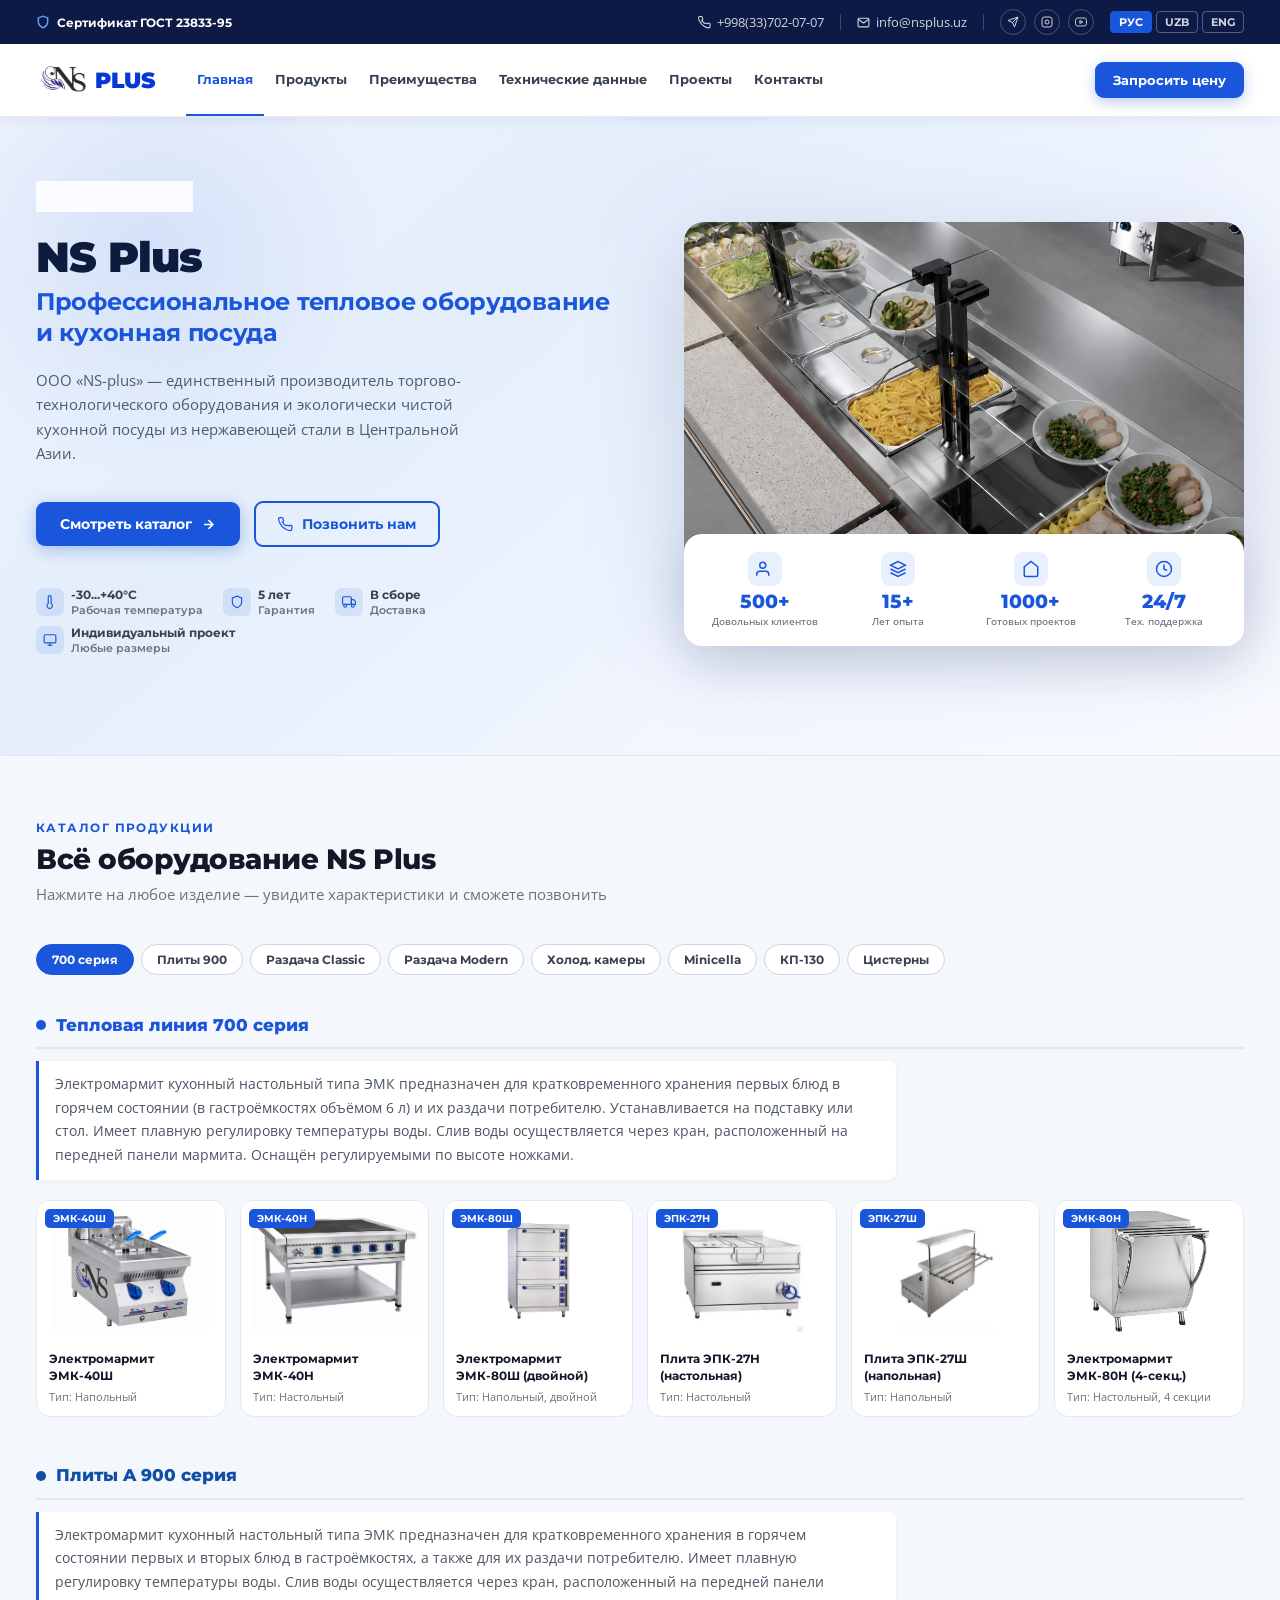
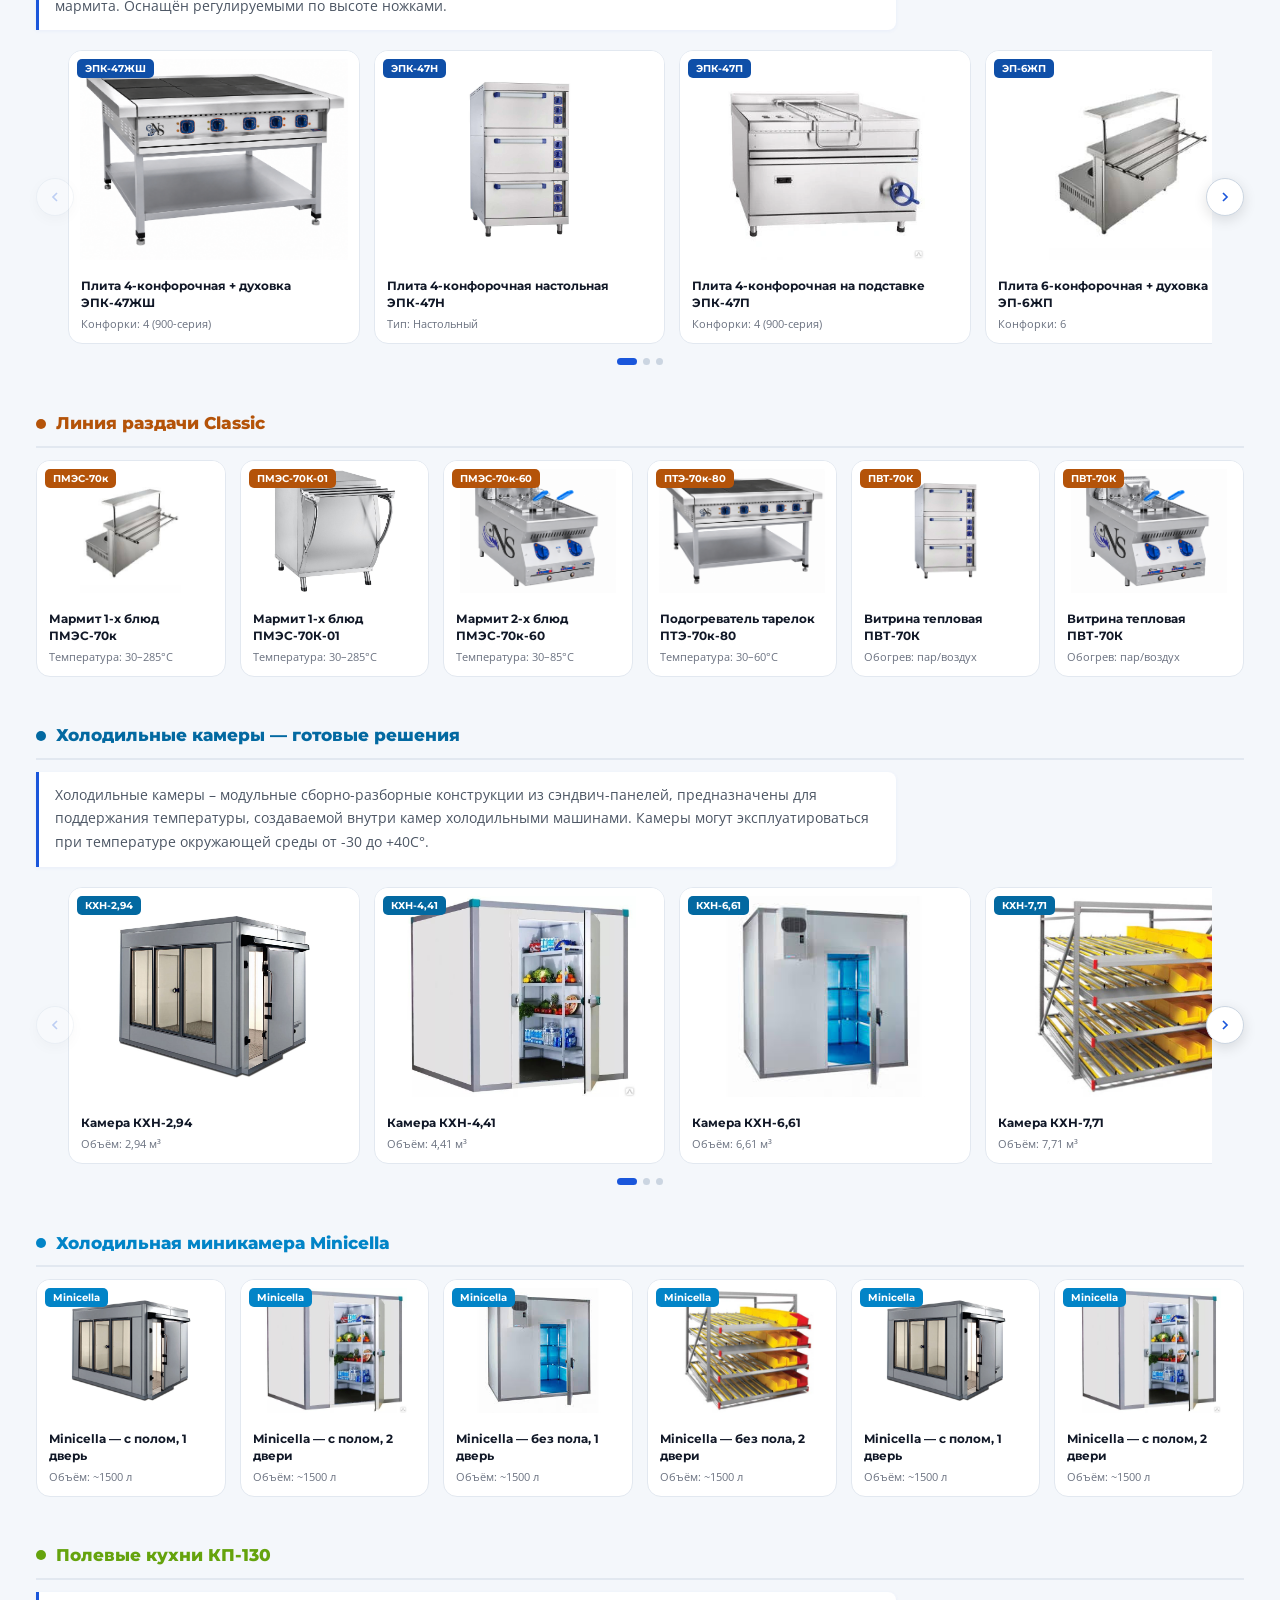
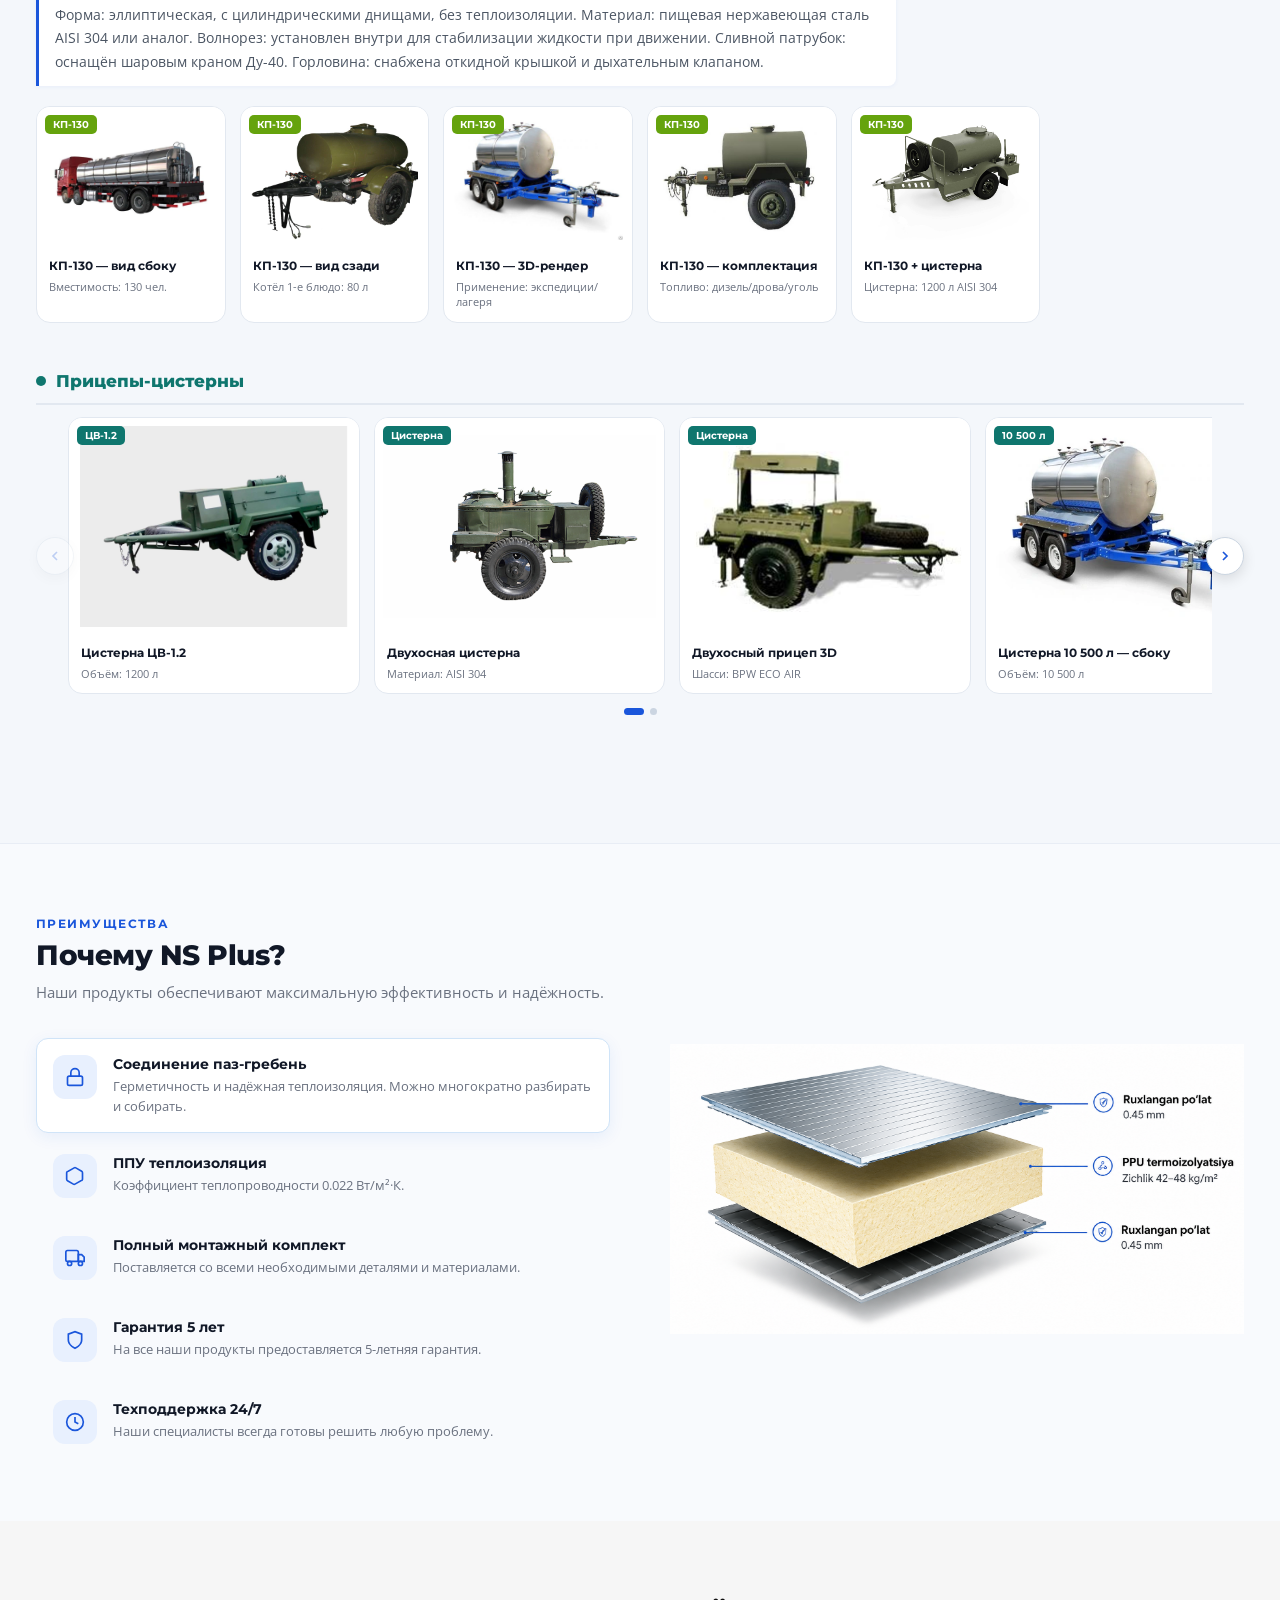
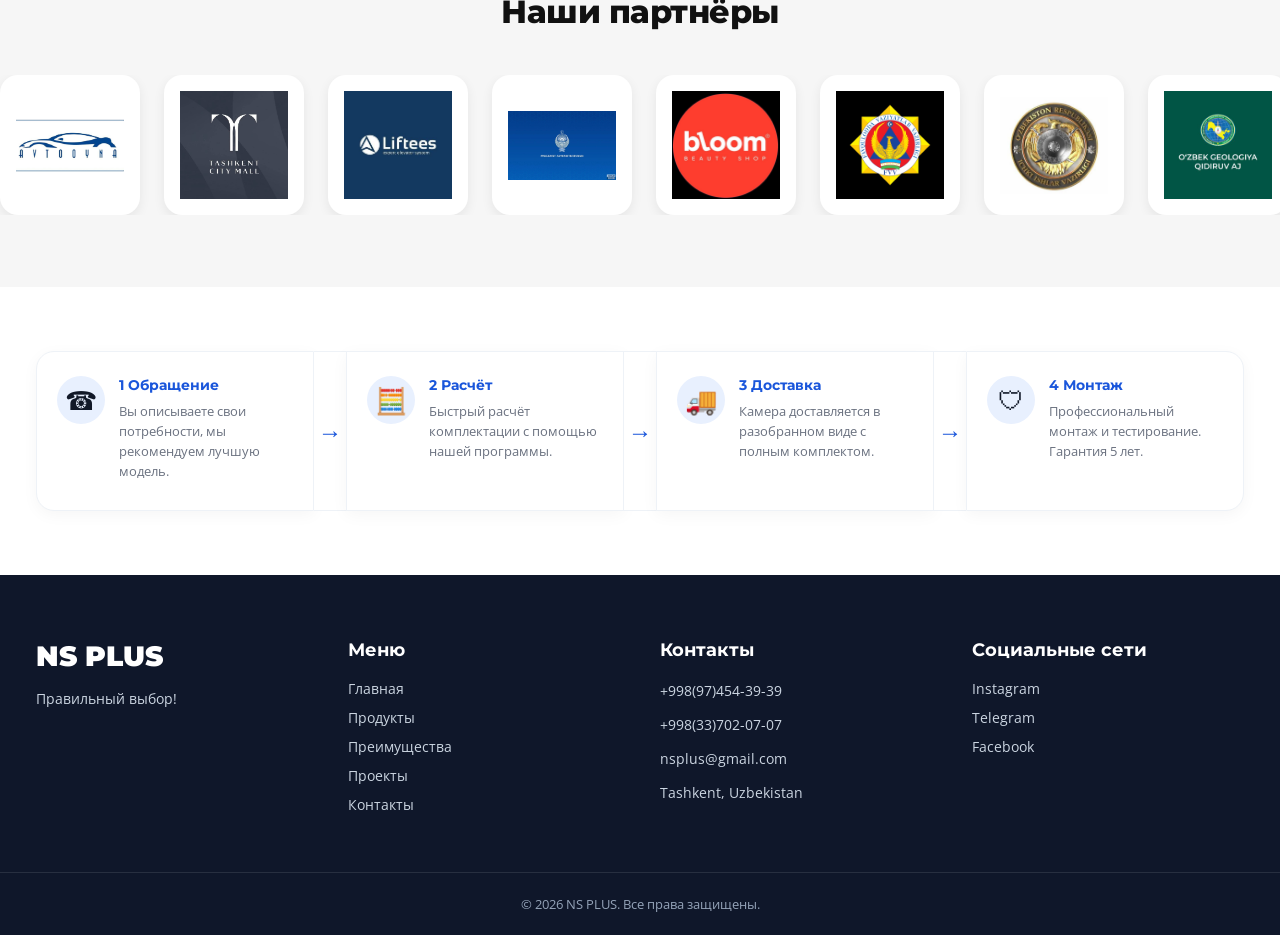
==== commit 15fdea5e: "full animation site" ====
--- a/index.html
+++ b/index.html
@@ -2,379 +2,198 @@
 <html lang="ru">
 <head>
 <meta charset="UTF-8">
-<meta name="viewport" content="width=device-width, initial-scale=1.0">
-<title>NS Plus</title>
+<meta name="viewport" content="width=device-width,initial-scale=1">
+<title>NS Plus – Профессиональное оборудование</title>
+<link rel="preconnect" href="https://fonts.googleapis.com">
+<link rel="preconnect" href="https://fonts.gstatic.com" crossorigin>
+<link href="https://fonts.googleapis.com/css2?family=Montserrat:wght@700;800;900&family=Open+Sans:wght@400;600&display=swap" rel="stylesheet">
 <link rel="stylesheet" href="style.css">
-<link href="https://fonts.googleapis.com/css2?family=Montserrat:wght@400;500;600;700;800;900&family=Open+Sans:wght@400;500;600&display=swap" rel="stylesheet">
 </head>
 <body>
+<!-- TOPBAR -->
+<div class="topbar"><div class="con"><div class="tb-in">
+  <div class="tb-cert">
+    <svg width="14" height="14" viewBox="0 0 24 24" fill="none" stroke="currentColor" stroke-width="2.5"><path d="M12 22s8-4 8-10V5l-8-3-8 3v7c0 6 8 10 8 10z"/></svg>
+    <span data-t="cert"></span>
+  </div>
+  <div class="tb-r">
+    <a href="tel:+998337020707"><svg width="13" height="13" viewBox="0 0 24 24" fill="none" stroke="currentColor" stroke-width="2"><path d="M22 16.92v3a2 2 0 01-2.18 2 19.79 19.79 0 01-8.63-3.07A19.5 19.5 0 013.07 9.81 19.79 19.79 0 011 3.14 2 2 0 013 1h3a2 2 0 012 1.72 12.84 12.84 0 00.7 2.81 2 2 0 01-.45 2.11L6.91 8.09a16 16 0 006 6l.27-.27a2 2 0 012.11-.45 12.84 12.84 0 002.81.7A2 2 0 0122 16.92z"/></svg>+998(33)702-07-07</a>
+    <div class="tb-div"></div>
+    <a href="mailto:info@nsplus.uz"><svg width="13" height="13" viewBox="0 0 24 24" fill="none" stroke="currentColor" stroke-width="2"><path d="M4 4h16c1.1 0 2 .9 2 2v12c0 1.1-.9 2-2 2H4c-1.1 0-2-.9-2-2V6c0-1.1.9-2 2-2z"/><polyline points="22,6 12,13 2,6"/></svg>info@nsplus.uz</a>
+    <div class="tb-div"></div>
+    <div class="si">
+      <a href="https://t.me/nsplusuz" aria-label="Telegram"><svg width="12" height="12" viewBox="0 0 24 24" fill="none" stroke="currentColor" stroke-width="2"><line x1="22" y1="2" x2="11" y2="13"/><polygon points="22 2 15 22 11 13 2 9 22 2"/></svg></a>
+      <a href="https://www.instagram.com/nsplus.prokitchen/" aria-label="Instagram"><svg width="12" height="12" viewBox="0 0 24 24" fill="none" stroke="currentColor" stroke-width="2"><rect x="2" y="2" width="20" height="20" rx="5"/><path d="M16 11.37A4 4 0 1112.63 8 4 4 0 0116 11.37z"/><line x1="17.5" y1="6.5" x2="17.51" y2="6.5"/></svg></a>
+      <a href="#" aria-label="YouTube"><svg width="12" height="12" viewBox="0 0 24 24" fill="none" stroke="currentColor" stroke-width="2"><path d="M22.54 6.42a2.78 2.78 0 00-1.95-1.96C18.88 4 12 4 12 4s-6.88 0-8.59.46a2.78 2.78 0 00-1.95 1.96A29 29 0 001 12a29 29 0 00.46 5.58A2.78 2.78 0 003.41 19.54C5.12 20 12 20 12 20s6.88 0 8.59-.46a2.78 2.78 0 001.95-1.96A29 29 0 0023 12a29 29 0 00-.46-5.58z"/><polygon points="9.75 15.02 15.5 12 9.75 8.98 9.75 15.02"/></svg></a>
+    </div>
+    <div class="ls">
+      <button class="lb on" onclick="setLang('ru')">РУС</button>
+      <button class="lb" onclick="setLang('uz')">UZB</button>
+      <button class="lb" onclick="setLang('en')">ENG</button>
+    </div>
+  </div>
+</div></div></div>
 
-<!-- TOP BAR -->
-<div class="topbar">
-  <div class="container">
-    <div class="topbar-inner">
-      <div class="topbar-cert">
-        <svg width="14" height="14" viewBox="0 0 24 24" fill="none" stroke="currentColor" stroke-width="2.5"><path d="M12 22s8-4 8-10V5l-8-3-8 3v7c0 6 8 10 8 10z"/></svg>
-        <span data-t="cert"></span>
-      </div>
-      <div class="topbar-right">
-        <a href="tel:+998337020707">
-          <svg width="13" height="13" viewBox="0 0 24 24" fill="none" stroke="currentColor" stroke-width="2"><path d="M22 16.92v3a2 2 0 01-2.18 2 19.79 19.79 0 01-8.63-3.07A19.5 19.5 0 013.07 9.81 19.79 19.79 0 011 3.14 2 2 0 013 1h3a2 2 0 012 1.72 12.84 12.84 0 00.7 2.81 2 2 0 01-.45 2.11L6.91 8.09a16 16 0 006 6l.27-.27a2 2 0 012.11-.45 12.84 12.84 0 002.81.7A2 2 0 0122 16.92z"/></svg>
-          +998(33)702-07-07
-        </a>
-        <div class="topbar-divider"></div>
-        <a href="mailto:info@nsplus.uz">
-          <svg width="13" height="13" viewBox="0 0 24 24" fill="none" stroke="currentColor" stroke-width="2"><path d="M4 4h16c1.1 0 2 .9 2 2v12c0 1.1-.9 2-2 2H4c-1.1 0-2-.9-2-2V6c0-1.1.9-2 2-2z"/><polyline points="22,6 12,13 2,6"/></svg>
-          info@nsplus.uz
-        </a>
-        <div class="topbar-divider"></div>
-        <div class="social-icons">
-          <a href="https://t.me/nsplusuz" aria-label="Telegram">
-            <svg width="12" height="12" viewBox="0 0 24 24" fill="none" stroke="currentColor" stroke-width="2"><line x1="22" y1="2" x2="11" y2="13"/><polygon points="22 2 15 22 11 13 2 9 22 2"/></svg>
-          </a>
-          <a href="https://www.instagram.com/nsplus.prokitchen/" aria-label="Instagram">
-            <svg width="12" height="12" viewBox="0 0 24 24" fill="none" stroke="currentColor" stroke-width="2"><rect x="2" y="2" width="20" height="20" rx="5" ry="5"/><path d="M16 11.37A4 4 0 1112.63 8 4 4 0 0116 11.37z"/><line x1="17.5" y1="6.5" x2="17.51" y2="6.5"/></svg>
-          </a>
-          <a href="#" aria-label="Facebook">
-            <svg width="12" height="12" viewBox="0 0 24 24" fill="none" stroke="currentColor" stroke-width="2"><path d="M22.54 6.42a2.78 2.78 0 00-1.95-1.96C18.88 4 12 4 12 4s-6.88 0-8.59.46a2.78 2.78 0 00-1.95 1.96A29 29 0 001 12a29 29 0 00.46 5.58A2.78 2.78 0 003.41 19.54C5.12 20 12 20 12 20s6.88 0 8.59-.46a2.78 2.78 0 001.95-1.96A29 29 0 0023 12a29 29 0 00-.46-5.58z"/><polygon points="9.75 15.02 15.5 12 9.75 8.98 9.75 15.02"/></svg>
-          </a>
-        </div>
-        <div class="lang-switcher">
-          <button class="lang-btn active" onclick="setLang('ru')">РУС</button>
-          <button class="lang-btn" onclick="setLang('uz')">UZB</button>
-          <button class="lang-btn" onclick="setLang('en')">ENG</button>
-        </div>
+<!-- NAV -->
+<nav><div class="con"><div class="nav-in">
+  <a href="#" class="logo"><span><img class="nslogo" src="./images/logo.jpg" alt="NS Plus"> PLUS</span></a>
+  <ul class="nl">
+    <li><a href="#" class="act" data-t="nav_home"></a></li>
+    <li><a href="#cats" data-t="nav_products"></a></li>
+    <li><a href="#advsec" data-t="nav_adv"></a></li>
+    <li><a href="#" data-t="nav_tech"></a></li>
+    <li><a href="#" data-t="nav_projects"></a></li>
+    <li><a href="#" data-t="nav_contact"></a></li>
+  </ul>
+  <a href="#" class="btn-cta" data-t="nav_cta"></a>
+  <div class="nrg">
+    <a href="tel:+998337020707" class="btn-tel">
+      <svg width="16" height="16" viewBox="0 0 24 24" fill="none" stroke="currentColor" stroke-width="2"><path d="M22 16.92v3a2 2 0 01-2.18 2 19.79 19.79 0 01-8.63-3.07A19.5 19.5 0 013.07 9.81 19.79 19.79 0 011 3.14 2 2 0 013 1h3a2 2 0 012 1.72 12.84 12.84 0 00.7 2.81 2 2 0 01-.45 2.11L6.91 8.09a16 16 0 006 6l.27-.27a2 2 0 012.11-.45 12.84 12.84 0 002.81.7A2 2 0 0122 16.92z"/></svg>
+      <span class="tnum"></span>
+    </a>
+    <button class="hbg" id="hbg"><span></span><span></span><span></span></button>
+  </div>
+</div></div></nav>
+
+<!-- MOBILE MENU -->
+<div class="mm" id="mm">
+  <a href="#" class="act" data-t="nav_home"></a>
+  <a href="#cats" data-t="nav_products"></a>
+  <a href="#advsec" data-t="nav_adv"></a>
+  <a href="#" data-t="nav_tech"></a>
+  <a href="#" data-t="nav_projects"></a>
+  <a href="#" data-t="nav_contact"></a>
+  <a href="tel:+998337020707" class="mtel"><svg width="15" height="15" viewBox="0 0 24 24" fill="none" stroke="currentColor" stroke-width="2"><path d="M22 16.92v3a2 2 0 01-2.18 2 19.79 19.79 0 01-8.63-3.07A19.5 19.5 0 013.07 9.81 19.79 19.79 0 011 3.14 2 2 0 013 1h3a2 2 0 012 1.72 12.84 12.84 0 00.7 2.81 2 2 0 01-.45 2.11L6.91 8.09a16 16 0 006 6l.27-.27a2 2 0 012.11-.45 12.84 12.84 0 002.81.7A2 2 0 0122 16.92z"/></svg>+998(33)702-07-07</a>
+  <a href="#" class="mcta" data-t="nav_cta"></a>
+</div>
+
+<!-- HERO -->
+<section class="hero"><div class="con"><div class="hg">
+  <div class="hl">
+    <div class="cpill"><svg width="13" height="13" viewBox="0 0 24 24" fill="none" stroke="currentColor" stroke-width="2.5"><polyline points="20 6 9 17 4 12"/></svg>GOST 23833-95</div>
+    <h1 class="ht">NS Plus<br><span class="bl" data-t="hero_title_blue"></span></h1>
+    <p class="hd" data-t="hero_desc"></p>
+    <div class="hbtns">
+      <a href="#cats" class="bp"><span data-t="hero_btn1"></span><svg width="15" height="15" viewBox="0 0 24 24" fill="none" stroke="currentColor" stroke-width="2.5"><line x1="5" y1="12" x2="19" y2="12"/><polyline points="12 5 19 12 12 19"/></svg></a>
+      <a href="tel:+998337020707" class="bs"><svg width="15" height="15" viewBox="0 0 24 24" fill="none" stroke="currentColor" stroke-width="2"><path d="M22 16.92v3a2 2 0 01-2.18 2 19.79 19.79 0 01-8.63-3.07A19.5 19.5 0 013.07 9.81 19.79 19.79 0 011 3.14 2 2 0 013 1h3a2 2 0 012 1.72 12.84 12.84 0 00.7 2.81 2 2 0 01-.45 2.11L6.91 8.09a16 16 0 006 6l.27-.27a2 2 0 012.11-.45 12.84 12.84 0 002.81.7A2 2 0 0122 16.92z"/></svg><span data-t="hero_btn2"></span></a>
+    </div>
+    <div class="hfeats">
+      <div class="fi"><div class="fic"><svg width="14" height="14" viewBox="0 0 24 24" fill="none" stroke="currentColor" stroke-width="2"><path d="M14 14.76V3.5a2.5 2.5 0 00-5 0v11.26a4.5 4.5 0 105 0z"/></svg></div><div><strong style="font-size:12px;display:block;font-family:'Montserrat',sans-serif">-30...+40°C</strong><span style="font-size:11px;color:#6b7280" data-t="feat_temp"></span></div></div>
+      <div class="fi"><div class="fic"><svg width="14" height="14" viewBox="0 0 24 24" fill="none" stroke="currentColor" stroke-width="2"><path d="M12 22s8-4 8-10V5l-8-3-8 3v7c0 6 8 10 8 10z"/></svg></div><div><strong style="font-size:12px;display:block;font-family:'Montserrat',sans-serif" data-t="feat_warranty_val"></strong><span style="font-size:11px;color:#6b7280" data-t="feat_warranty"></span></div></div>
+      <div class="fi"><div class="fic"><svg width="14" height="14" viewBox="0 0 24 24" fill="none" stroke="currentColor" stroke-width="2"><rect x="1" y="3" width="15" height="13" rx="2"/><polygon points="16 8 20 8 23 11 23 16 16 16 16 8"/><circle cx="5.5" cy="18.5" r="2.5"/><circle cx="18.5" cy="18.5" r="2.5"/></svg></div><div><strong style="font-size:12px;display:block;font-family:'Montserrat',sans-serif" data-t="feat_delivery_val"></strong><span style="font-size:11px;color:#6b7280" data-t="feat_delivery"></span></div></div>
+      <div class="fi"><div class="fic"><svg width="14" height="14" viewBox="0 0 24 24" fill="none" stroke="currentColor" stroke-width="2"><rect x="2" y="3" width="20" height="14" rx="2"/><line x1="8" y1="21" x2="16" y2="21"/><line x1="12" y1="17" x2="12" y2="21"/></svg></div><div><strong style="font-size:12px;display:block;font-family:'Montserrat',sans-serif" data-t="feat_custom_val"></strong><span style="font-size:11px;color:#6b7280" data-t="feat_custom"></span></div></div>
+    </div>
+  </div>
+  <div class="hr"><div class="hiw">
+    <div class="hbadge"><div class="hbi"><svg width="18" height="18" viewBox="0 0 24 24" fill="none" stroke="currentColor" stroke-width="2"><path d="M12 22s8-4 8-10V5l-8-3-8 3v7c0 6 8 10 8 10z"/><polyline points="9 12 11 14 15 10"/></svg></div><div class="hbt"><strong data-t="badge_title"></strong><span>GOST 23833-95</span></div></div>
+    <img class="heroimg" src="./images/imagee.jpg" alt="NS Plus" loading="eager">
+    <div class="sf">
+      <div class="si2"><div class="sic"><svg width="18" height="18" viewBox="0 0 24 24" fill="none" stroke="currentColor" stroke-width="2"><path d="M17 21v-2a4 4 0 00-4-4H5a4 4 0 00-4 4v2"/><circle cx="9" cy="7" r="4"/></svg></div><div class="sn">500+</div><div class="sl" data-t="stat1"></div></div>
+      <div class="si2"><div class="sic"><svg width="18" height="18" viewBox="0 0 24 24" fill="none" stroke="currentColor" stroke-width="2"><path d="M12 2L2 7l10 5 10-5-10-5z"/><path d="M2 17l10 5 10-5"/><path d="M2 12l10 5 10-5"/></svg></div><div class="sn">15+</div><div class="sl" data-t="stat2"></div></div>
+      <div class="si2"><div class="sic"><svg width="18" height="18" viewBox="0 0 24 24" fill="none" stroke="currentColor" stroke-width="2"><path d="M3 9l9-7 9 7v11a2 2 0 01-2 2H5a2 2 0 01-2-2z"/></svg></div><div class="sn">1000+</div><div class="sl" data-t="stat3"></div></div>
+      <div class="si2"><div class="sic"><svg width="18" height="18" viewBox="0 0 24 24" fill="none" stroke="currentColor" stroke-width="2"><circle cx="12" cy="12" r="10"/><polyline points="12 6 12 12 16 14"/></svg></div><div class="sn">24/7</div><div class="sl" data-t="stat4"></div></div>
+    </div>
+  </div></div>
+</div></div></section>
+
+<!-- CATALOG -->
+<section class="cats" id="cats"><div class="con">
+  <div class="ach">
+    <span class="slbl" data-t="cat_label"></span>
+    <h2 class="stit" data-t="cat_title"></h2>
+    <p class="ssub" data-t="cat_sub"></p>
+  </div>
+  <div class="ctabs" id="ctabs"></div>
+  <div id="catcon"></div>
+</div></section>
+
+<!-- ADVANTAGES -->
+<section class="adv" id="advsec"><div class="con"><div class="advg">
+  <div class="advl2">
+    <span class="slbl" data-t="adv_label"></span>
+    <h2 class="stit" style="margin-bottom:10px" data-t="adv_title"></h2>
+    <p class="ssub" style="margin-bottom:36px" data-t="adv_sub"></p>
+    <div class="advl">
+      <div class="advi act"><div class="advic"><svg width="20" height="20" viewBox="0 0 24 24" fill="none" stroke="currentColor" stroke-width="2"><rect x="3" y="11" width="18" height="11" rx="2"/><path d="M7 11V7a5 5 0 0110 0v4"/></svg></div><div><strong data-t="adv1_title"></strong><p data-t="adv1_desc"></p></div></div>
+      <div class="advi"><div class="advic"><svg width="20" height="20" viewBox="0 0 24 24" fill="none" stroke="currentColor" stroke-width="2"><path d="M21 16V8a2 2 0 00-1-1.73l-7-4a2 2 0 00-2 0l-7 4A2 2 0 002 8v8a2 2 0 001 1.73l7 4a2 2 0 002 0l7-4A2 2 0 0021 16z"/></svg></div><div><strong data-t="adv2_title"></strong><p data-t="adv2_desc"></p></div></div>
+      <div class="advi"><div class="advic"><svg width="20" height="20" viewBox="0 0 24 24" fill="none" stroke="currentColor" stroke-width="2"><rect x="1" y="3" width="15" height="13" rx="2"/><polygon points="16 8 20 8 23 11 23 16 16 16 16 8"/><circle cx="5.5" cy="18.5" r="2.5"/><circle cx="18.5" cy="18.5" r="2.5"/></svg></div><div><strong data-t="adv3_title"></strong><p data-t="adv3_desc"></p></div></div>
+      <div class="advi"><div class="advic"><svg width="20" height="20" viewBox="0 0 24 24" fill="none" stroke="currentColor" stroke-width="2"><path d="M12 22s8-4 8-10V5l-8-3-8 3v7c0 6 8 10 8 10z"/></svg></div><div><strong data-t="adv4_title"></strong><p data-t="adv4_desc"></p></div></div>
+      <div class="advi"><div class="advic"><svg width="20" height="20" viewBox="0 0 24 24" fill="none" stroke="currentColor" stroke-width="2"><circle cx="12" cy="12" r="10"/><polyline points="12 6 12 12 16 14"/></svg></div><div><strong data-t="adv5_title"></strong><p data-t="adv5_desc"></p></div></div>
+    </div>
+  </div>
+  <div class="advr"><img class="pdiag" src="./images/25.png" alt="" loading="lazy"></div>
+</div></div></section>
+
+<!-- PARTNERS -->
+<section class="prt"><h2 class="stit" data-t="partners_title"></h2>
+<div class="sldr"><div class="strack">
+  <div class="ci"><img src="images/avtooyna.jpg" alt="" loading="lazy"></div>
+  <div class="ci"><img src="images/tashkent-city-mall.jpg" alt="" loading="lazy"></div>
+  <div class="ci"><img src="images/liftees.jpg" alt="" loading="lazy"></div>
+  <div class="ci"><img src="images/defense.jpg" alt="" loading="lazy"></div>
+  <div class="ci"><img src="images/bloom.jpg" alt="" loading="lazy"></div>
+  <div class="ci"><img src="images/fvv.jpg" alt="" loading="lazy"></div>
+  <div class="ci"><img src="images/government.jpg" alt="" loading="lazy"></div>
+  <div class="ci"><img src="images/uzbek-geologiya.jpg" alt="" loading="lazy"></div>
+  <div class="ci"><img src="images/uey-construction.jpg" alt="" loading="lazy"></div>
+  <div class="ci"><img src="images/koc-construction.jpg" alt="" loading="lazy"></div>
+  <div class="ci"><img src="images/armk.jpg" alt="" loading="lazy"></div>
+  <div class="ci"><img src="images/hmk.jpg" alt="" loading="lazy"></div>
+  <div class="ci"><img src="images/mudofaa.jpg" alt="" loading="lazy"></div>
+  <div class="ci"><img src="images/ies.jpg" alt="" loading="lazy"></div>
+  <div class="ci"><img src="images/milliy-gvardiya.jpg" alt="" loading="lazy"></div>
+  <div class="ci"><img src="images/avtooyna.jpg" alt="" loading="lazy"></div>
+  <div class="ci"><img src="images/tashkent-city-mall.jpg" alt="" loading="lazy"></div>
+  <div class="ci"><img src="images/liftees.jpg" alt="" loading="lazy"></div>
+  <div class="ci"><img src="images/defense.jpg" alt="" loading="lazy"></div>
+  <div class="ci"><img src="images/bloom.jpg" alt="" loading="lazy"></div>
+  <div class="ci"><img src="images/fvv.jpg" alt="" loading="lazy"></div>
+  <div class="ci"><img src="images/government.jpg" alt="" loading="lazy"></div>
+  <div class="ci"><img src="images/uzbek-geologiya.jpg" alt="" loading="lazy"></div>
+  <div class="ci"><img src="images/uey-construction.jpg" alt="" loading="lazy"></div>
+  <div class="ci"><img src="images/koc-construction.jpg" alt="" loading="lazy"></div>
+  <div class="ci"><img src="images/armk.jpg" alt="" loading="lazy"></div>
+  <div class="ci"><img src="images/hmk.jpg" alt="" loading="lazy"></div>
+  <div class="ci"><img src="images/mudofaa.jpg" alt="" loading="lazy"></div>
+  <div class="ci"><img src="images/ies.jpg" alt="" loading="lazy"></div>
+  <div class="ci"><img src="images/milliy-gvardiya.jpg" alt="" loading="lazy"></div>
+</div></div></section>
+
+<!-- STEPS -->
+<div class="stps">
+  <div class="stpb"><div class="sic2">☎</div><div class="stpc"><h3><span>1</span> <span data-t="step1_title"></span></h3><p data-t="step1_desc"></p></div></div>
+  <div class="sarr">→</div>
+  <div class="stpb"><div class="sic2">🧮</div><div class="stpc"><h3><span>2</span> <span data-t="step2_title"></span></h3><p data-t="step2_desc"></p></div></div>
+  <div class="sarr">→</div>
+  <div class="stpb"><div class="sic2">🚚</div><div class="stpc"><h3><span>3</span> <span data-t="step3_title"></span></h3><p data-t="step3_desc"></p></div></div>
+  <div class="sarr">→</div>
+  <div class="stpb"><div class="sic2">🛡</div><div class="stpc"><h3><span>4</span> <span data-t="step4_title"></span></h3><p data-t="step4_desc"></p></div></div>
+</div>
+
+<!-- FOOTER -->
+<footer class="ft"><div class="ftc">
+  <div class="ftb"><h2 class="ftlogo">NS PLUS</h2><p class="fttxt" data-t="footer_slogan"></p></div>
+  <div class="ftb"><h3 data-t="footer_menu"></h3><a href="#" data-t="nav_home"></a><a href="#cats" data-t="nav_products"></a><a href="#advsec" data-t="nav_adv"></a><a href="#" data-t="nav_projects"></a><a href="#" data-t="nav_contact"></a></div>
+  <div class="ftb"><h3 data-t="footer_contact"></h3><p><a href="tel:+998974543939" style="color:#cbd5e1;text-decoration:none">+998(97)454-39-39</a><a href="tel:+998337020707" style="color:#cbd5e1;text-decoration:none">+998(33)702-07-07</a></p><p>nsplus@gmail.com</p><p>Tashkent, Uzbekistan</p></div>
+  <div class="ftb"><h3 data-t="footer_social"></h3><div class="ftsoc"><a href="https://www.instagram.com/nsplus.prokitchen/">Instagram</a><a href="https://t.me/nsplusuz">Telegram</a><a href="#">Facebook</a></div></div>
+</div><div class="ftbot">© 2026 NS PLUS. <span data-t="footer_rights"></span></div></footer>
+
+<!-- LIGHTBOX -->
+<div id="lb">
+  <div class="lbbox">
+    <button class="lbc" id="lbc"><svg width="20" height="20" viewBox="0 0 24 24" fill="none" stroke="currentColor" stroke-width="2.5"><line x1="18" y1="6" x2="6" y2="18"/><line x1="6" y1="6" x2="18" y2="18"/></svg></button>
+    <div class="lbin">
+      <div class="lbis"><img id="lbimg" src="" alt=""></div>
+      <div class="lbif">
+        <span class="lbbg" id="lbbg"></span>
+        <h3 id="lbtit"></h3>
+        <p id="lbdesc"></p>
+        <ul id="lbsp"></ul>
+        <a href="tel:+998337020707" class="lbcall"><svg width="16" height="16" viewBox="0 0 24 24" fill="none" stroke="currentColor" stroke-width="2"><path d="M22 16.92v3a2 2 0 01-2.18 2 19.79 19.79 0 01-8.63-3.07A19.5 19.5 0 013.07 9.81 19.79 19.79 0 011 3.14 2 2 0 013 1h3a2 2 0 012 1.72 12.84 12.84 0 00.7 2.81 2 2 0 01-.45 2.11L6.91 8.09a16 16 0 006 6l.27-.27a2 2 0 012.11-.45 12.84 12.84 0 002.81.7A2 2 0 0122 16.92z"/></svg><span data-t="call_now"></span></a>
       </div>
     </div>
   </div>
 </div>
-
-<!-- NAVBAR -->
-<nav>
-  <div class="container">
-    <div class="nav-inner">
-      <a href="#" class="logo" aria-label="NS Plus">
-        <span class="logo-text"><img class="nslogo" src="./images/logo.jpg" alt=""> PLUS</span>
-      </a>
-      <ul class="nav-links">
-        <li><a href="#" class="active" data-t="nav_home"></a></li>
-        <li><a href="#all-catalog-section" data-t="nav_products"></a></li>
-        <li><a href="#adv-section" data-t="nav_adv"></a></li>
-        <li><a href="#" data-t="nav_tech"></a></li>
-        <li><a href="#" data-t="nav_projects"></a></li>
-        <li><a href="#" data-t="nav_contact"></a></li>
-      </ul>
-      <a href="tel:+998337020707" class="btn-phone-nav" aria-label="Позвонить">
-        <svg width="16" height="16" viewBox="0 0 24 24" fill="none" stroke="currentColor" stroke-width="2"><path d="M22 16.92v3a2 2 0 01-2.18 2 19.79 19.79 0 01-8.63-3.07A19.5 19.5 0 013.07 9.81 19.79 19.79 0 011 3.14 2 2 0 013 1h3a2 2 0 012 1.72 12.84 12.84 0 00.7 2.81 2 2 0 01-.45 2.11L6.91 8.09a16 16 0 006 6l.27-.27a2 2 0 012.11-.45 12.84 12.84 0 002.81.7A2 2 0 0122 16.92z"/></svg>
-        <span class="btn-phone-num">+998(33)702-07-07</span>
-      </a>
-      <a href="#" class="btn-cta" data-t="nav_cta"></a>
-      <button class="hamburger" id="hamburger" aria-label="Menu">
-        <span></span><span></span><span></span>
-      </button>
-    </div>
-  </div>
-</nav>
-
-<!-- MOBILE MENU -->
-<div class="mobile-menu" id="mobileMenu">
-  <a href="#" class="active" data-t="nav_home"></a>
-  <a href="#all-catalog-section" data-t="nav_products"></a>
-  <a href="#adv-section" data-t="nav_adv"></a>
-  <a href="#" data-t="nav_tech"></a>
-  <a href="#" data-t="nav_projects"></a>
-  <a href="#" data-t="nav_contact"></a>
-  <a href="tel:+998337020707" class="mobile-phone-btn">
-    <svg width="15" height="15" viewBox="0 0 24 24" fill="none" stroke="currentColor" stroke-width="2"><path d="M22 16.92v3a2 2 0 01-2.18 2 19.79 19.79 0 01-8.63-3.07A19.5 19.5 0 013.07 9.81 19.79 19.79 0 011 3.14 2 2 0 013 1h3a2 2 0 012 1.72 12.84 12.84 0 00.7 2.81 2 2 0 01-.45 2.11L6.91 8.09a16 16 0 006 6l.27-.27a2 2 0 012.11-.45 12.84 12.84 0 002.81.7A2 2 0 0122 16.92z"/></svg>
-    +998(33)702-07-07
-  </a>
-  <a href="#" class="mobile-cta" data-t="nav_cta"></a>
-</div>
-
-<!-- HERO -->
-<section class="hero">
-  <div class="container">
-    <div class="hero-grid">
-      <div class="hero-left">
-        <div class="cert-pill">
-          <svg width="13" height="13" viewBox="0 0 24 24" fill="none" stroke="currentColor" stroke-width="2.5"><polyline points="20 6 9 17 4 12"/></svg>
-          GOST 23833-95
-        </div>
-        <h1 class="hero-title">
-          NS Plus<br>
-          <span class="blue" data-t="hero_title_blue"></span>
-        </h1>
-        <p class="hero-desc" data-t="hero_desc"></p>
-        <div class="hero-btns">
-          <a href="#all-catalog-section" class="btn-primary">
-            <span data-t="hero_btn1"></span>
-            <svg width="15" height="15" viewBox="0 0 24 24" fill="none" stroke="currentColor" stroke-width="2.5"><line x1="5" y1="12" x2="19" y2="12"/><polyline points="12 5 19 12 12 19"/></svg>
-          </a>
-          <a href="tel:+998337020707" class="btn-secondary">
-            <svg width="15" height="15" viewBox="0 0 24 24" fill="none" stroke="currentColor" stroke-width="2"><path d="M22 16.92v3a2 2 0 01-2.18 2 19.79 19.79 0 01-8.63-3.07A19.5 19.5 0 013.07 9.81 19.79 19.79 0 011 3.14 2 2 0 013 1h3a2 2 0 012 1.72 12.84 12.84 0 00.7 2.81 2 2 0 01-.45 2.11L6.91 8.09a16 16 0 006 6l.27-.27a2 2 0 012.11-.45 12.84 12.84 0 002.81.7A2 2 0 0122 16.92z"/></svg>
-            <span data-t="hero_btn2"></span>
-          </a>
-        </div>
-        <div class="hero-features">
-          <div class="feature-item">
-            <div class="fi-icon"><svg width="14" height="14" viewBox="0 0 24 24" fill="none" stroke="currentColor" stroke-width="2"><path d="M14 14.76V3.5a2.5 2.5 0 00-5 0v11.26a4.5 4.5 0 105 0z"/></svg></div>
-            <div>
-              <strong style="font-size:12px;display:block;font-family:'Montserrat',sans-serif">-30...+40°C</strong>
-              <span style="font-size:11px;color:#6b7280;font-weight:400" data-t="feat_temp"></span>
-            </div>
-          </div>
-          <div class="feature-item">
-            <div class="fi-icon"><svg width="14" height="14" viewBox="0 0 24 24" fill="none" stroke="currentColor" stroke-width="2"><path d="M12 22s8-4 8-10V5l-8-3-8 3v7c0 6 8 10 8 10z"/></svg></div>
-            <div>
-              <strong style="font-size:12px;display:block;font-family:'Montserrat',sans-serif" data-t="feat_warranty_val"></strong>
-              <span style="font-size:11px;color:#6b7280;font-weight:400" data-t="feat_warranty"></span>
-            </div>
-          </div>
-          <div class="feature-item">
-            <div class="fi-icon"><svg width="14" height="14" viewBox="0 0 24 24" fill="none" stroke="currentColor" stroke-width="2"><rect x="1" y="3" width="15" height="13" rx="2"/><polygon points="16 8 20 8 23 11 23 16 16 16 16 8"/><circle cx="5.5" cy="18.5" r="2.5"/><circle cx="18.5" cy="18.5" r="2.5"/></svg></div>
-            <div>
-              <strong style="font-size:12px;display:block;font-family:'Montserrat',sans-serif" data-t="feat_delivery_val"></strong>
-              <span style="font-size:11px;color:#6b7280;font-weight:400" data-t="feat_delivery"></span>
-            </div>
-          </div>
-          <div class="feature-item">
-            <div class="fi-icon"><svg width="14" height="14" viewBox="0 0 24 24" fill="none" stroke="currentColor" stroke-width="2"><rect x="2" y="3" width="20" height="14" rx="2"/><line x1="8" y1="21" x2="16" y2="21"/><line x1="12" y1="17" x2="12" y2="21"/></svg></div>
-            <div>
-              <strong style="font-size:12px;display:block;font-family:'Montserrat',sans-serif" data-t="feat_custom_val"></strong>
-              <span style="font-size:11px;color:#6b7280;font-weight:400" data-t="feat_custom"></span>
-            </div>
-          </div>
-        </div>
-      </div>
-      <div class="hero-right">
-        <div class="hero-image-wrap">
-          <div class="hero-badge">
-            <div class="hero-badge-icon">
-              <svg width="18" height="18" viewBox="0 0 24 24" fill="none" stroke="currentColor" stroke-width="2"><path d="M12 22s8-4 8-10V5l-8-3-8 3v7c0 6 8 10 8 10z"/><polyline points="9 12 11 14 15 10"/></svg>
-            </div>
-            <div class="hero-badge-text">
-              <strong data-t="badge_title"></strong>
-              <span>GOST 23833-95</span>
-            </div>
-          </div>
-          <img class="heroimg" src="./images/imagee.jpg" alt="NS Plus">
-          <div class="stats-float">
-            <div class="s-item">
-              <div class="s-icon"><svg width="18" height="18" viewBox="0 0 24 24" fill="none" stroke="currentColor" stroke-width="2"><path d="M17 21v-2a4 4 0 00-4-4H5a4 4 0 00-4 4v2"/><circle cx="9" cy="7" r="4"/></svg></div>
-              <div class="s-num">500+</div>
-              <div class="s-lbl" data-t="stat1"></div>
-            </div>
-            <div class="s-item">
-              <div class="s-icon"><svg width="18" height="18" viewBox="0 0 24 24" fill="none" stroke="currentColor" stroke-width="2"><path d="M12 2L2 7l10 5 10-5-10-5z"/><path d="M2 17l10 5 10-5"/><path d="M2 12l10 5 10-5"/></svg></div>
-              <div class="s-num">15+</div>
-              <div class="s-lbl" data-t="stat2"></div>
-            </div>
-            <div class="s-item">
-              <div class="s-icon"><svg width="18" height="18" viewBox="0 0 24 24" fill="none" stroke="currentColor" stroke-width="2"><path d="M3 9l9-7 9 7v11a2 2 0 01-2 2H5a2 2 0 01-2-2z"/></svg></div>
-              <div class="s-num">1000+</div>
-              <div class="s-lbl" data-t="stat3"></div>
-            </div>
-            <div class="s-item">
-              <div class="s-icon"><svg width="18" height="18" viewBox="0 0 24 24" fill="none" stroke="currentColor" stroke-width="2"><circle cx="12" cy="12" r="10"/><polyline points="12 6 12 12 16 14"/></svg></div>
-              <div class="s-num">24/7</div>
-              <div class="s-lbl" data-t="stat4"></div>
-            </div>
-          </div>
-        </div>
-      </div>
-    </div>
-  </div>
-</section>
-
-<!-- ALL CATALOG -->
-<section class="all-catalog-section" id="all-catalog-section">
-  <div class="container">
-    <div class="all-cat-header">
-      <span class="section-label" data-t="cat_label"></span>
-      <h2 class="section-title" data-t="cat_title"></h2>
-      <p class="section-sub" data-t="cat_sub"></p>
-    </div>
-    <div class="cat-tabs" id="catTabs"></div>
-    <div id="all-catalog"></div>
-  </div>
-</section>
-
-<!-- ADVANTAGES -->
-<section class="adv-section" id="adv-section">
-  <div class="container">
-    <div class="adv-grid">
-      <div class="adv-left">
-        <span class="section-label" data-t="adv_label"></span>
-        <h2 class="section-title" style="margin-bottom:10px" data-t="adv_title"></h2>
-        <p class="section-sub" style="margin-bottom:36px" data-t="adv_sub"></p>
-        <div class="adv-list">
-          <div class="adv-item adv-active">
-            <div class="adv-icon"><svg width="20" height="20" viewBox="0 0 24 24" fill="none" stroke="currentColor" stroke-width="2"><rect x="3" y="11" width="18" height="11" rx="2"/><path d="M7 11V7a5 5 0 0110 0v4"/></svg></div>
-            <div><strong data-t="adv1_title"></strong><p data-t="adv1_desc"></p></div>
-          </div>
-          <div class="adv-item">
-            <div class="adv-icon"><svg width="20" height="20" viewBox="0 0 24 24" fill="none" stroke="currentColor" stroke-width="2"><path d="M21 16V8a2 2 0 00-1-1.73l-7-4a2 2 0 00-2 0l-7 4A2 2 0 002 8v8a2 2 0 001 1.73l7 4a2 2 0 002 0l7-4A2 2 0 0021 16z"/></svg></div>
-            <div><strong data-t="adv2_title"></strong><p data-t="adv2_desc"></p></div>
-          </div>
-          <div class="adv-item">
-            <div class="adv-icon"><svg width="20" height="20" viewBox="0 0 24 24" fill="none" stroke="currentColor" stroke-width="2"><rect x="1" y="3" width="15" height="13" rx="2"/><polygon points="16 8 20 8 23 11 23 16 16 16 16 8"/><circle cx="5.5" cy="18.5" r="2.5"/><circle cx="18.5" cy="18.5" r="2.5"/></svg></div>
-            <div><strong data-t="adv3_title"></strong><p data-t="adv3_desc"></p></div>
-          </div>
-          <div class="adv-item">
-            <div class="adv-icon"><svg width="20" height="20" viewBox="0 0 24 24" fill="none" stroke="currentColor" stroke-width="2"><path d="M12 22s8-4 8-10V5l-8-3-8 3v7c0 6 8 10 8 10z"/></svg></div>
-            <div><strong data-t="adv4_title"></strong><p data-t="adv4_desc"></p></div>
-          </div>
-          <div class="adv-item">
-            <div class="adv-icon"><svg width="20" height="20" viewBox="0 0 24 24" fill="none" stroke="currentColor" stroke-width="2"><circle cx="12" cy="12" r="10"/><polyline points="12 6 12 12 16 14"/></svg></div>
-            <div><strong data-t="adv5_title"></strong><p data-t="adv5_desc"></p></div>
-          </div>
-        </div>
-      </div>
-      <div class="adv-right">
-        <img class="panel-diagram" src="./images/25.png" alt="">
-      </div>
-    </div>
-  </div>
-</section>
-
-<!-- PARTNERS -->
-<section class="partners-section">
-  <h2 class="section-title" data-t="partners_title"></h2>
-  <div class="slider">
-    <div class="slider-track">
-      <div class="country-item"><img src="images/avtooyna.jpg" alt=""></div>
-      <div class="country-item"><img src="images/tashkent-city-mall.jpg" alt=""></div>
-      <div class="country-item"><img src="images/liftees.jpg" alt=""></div>
-      <div class="country-item"><img src="images/defense.jpg" alt=""></div>
-      <div class="country-item"><img src="images/bloom.jpg" alt=""></div>
-      <div class="country-item"><img src="images/fvv.jpg" alt=""></div>
-      <div class="country-item"><img src="images/government.jpg" alt=""></div>
-      <div class="country-item"><img src="images/uzbek-geologiya.jpg" alt=""></div>
-      <div class="country-item"><img src="images/uey-construction.jpg" alt=""></div>
-      <div class="country-item"><img src="images/koc-construction.jpg" alt=""></div>
-      <div class="country-item"><img src="images/armk.jpg" alt=""></div>
-      <div class="country-item"><img src="images/hmk.jpg" alt=""></div>
-      <div class="country-item"><img src="images/mudofaa.jpg" alt=""></div>
-      <div class="country-item"><img src="images/ies.jpg" alt=""></div>
-      <div class="country-item"><img src="images/milliy-gvardiya.jpg" alt=""></div>
-      <div class="country-item"><img src="images/avtooyna.jpg" alt=""></div>
-      <div class="country-item"><img src="images/tashkent-city-mall.jpg" alt=""></div>
-      <div class="country-item"><img src="images/liftees.jpg" alt=""></div>
-      <div class="country-item"><img src="images/defense.jpg" alt=""></div>
-      <div class="country-item"><img src="images/bloom.jpg" alt=""></div>
-      <div class="country-item"><img src="images/fvv.jpg" alt=""></div>
-      <div class="country-item"><img src="images/government.jpg" alt=""></div>
-      <div class="country-item"><img src="images/uzbek-geologiya.jpg" alt=""></div>
-      <div class="country-item"><img src="images/uey-construction.jpg" alt=""></div>
-      <div class="country-item"><img src="images/koc-construction.jpg" alt=""></div>
-      <div class="country-item"><img src="images/armk.jpg" alt=""></div>
-      <div class="country-item"><img src="images/hmk.jpg" alt=""></div>
-      <div class="country-item"><img src="images/mudofaa.jpg" alt=""></div>
-      <div class="country-item"><img src="images/ies.jpg" alt=""></div>
-      <div class="country-item"><img src="images/milliy-gvardiya.jpg" alt=""></div>
-    </div>
-  </div>
-</section>
-
-<!-- STEPS -->
-<div class="steps-container">
-  <div class="step-box">
-    <div class="icon-circle">☎</div>
-    <div class="step-content">
-      <h3><span>1</span> <span data-t="step1_title"></span></h3>
-      <p data-t="step1_desc"></p>
-    </div>
-  </div>
-  <div class="arrow">→</div>
-  <div class="step-box">
-    <div class="icon-circle">🧮</div>
-    <div class="step-content">
-      <h3><span>2</span> <span data-t="step2_title"></span></h3>
-      <p data-t="step2_desc"></p>
-    </div>
-  </div>
-  <div class="arrow">→</div>
-  <div class="step-box">
-    <div class="icon-circle">🚚</div>
-    <div class="step-content">
-      <h3><span>3</span> <span data-t="step3_title"></span></h3>
-      <p data-t="step3_desc"></p>
-    </div>
-  </div>
-  <div class="arrow">→</div>
-  <div class="step-box">
-    <div class="icon-circle">🛡</div>
-    <div class="step-content">
-      <h3><span>4</span> <span data-t="step4_title"></span></h3>
-      <p data-t="step4_desc"></p>
-    </div>
-  </div>
-</div>
-
-<!-- FOOTER -->
-<footer class="footer">
-  <div class="footer-container">
-    <div class="footer-box">
-      <h2 class="footer-logo">NS PLUS</h2>
-      <p class="footer-text" data-t="footer_slogan"></p>
-    </div>
-    <div class="footer-box">
-      <h3 data-t="footer_menu"></h3>
-      <a href="#" data-t="nav_home"></a>
-      <a href="#all-catalog-section" data-t="nav_products"></a>
-      <a href="#adv-section" data-t="nav_adv"></a>
-      <a href="#" data-t="nav_projects"></a>
-      <a href="#" data-t="nav_contact"></a>
-    </div>
-    <div class="footer-box">
-      <h3 data-t="footer_contact"></h3>
-      <p>
-        <a href="tel:+998974543939" style="color:#cbd5e1;text-decoration:none">+998(97)454-39-39</a><br>
-        <a href="tel:+998337020707" style="color:#cbd5e1;text-decoration:none">+998(33)702-07-07</a>
-      </p>
-      <p>nsplus@gmail.com</p>
-      <p>Tashkent, Uzbekistan</p>
-    </div>
-    <div class="footer-box">
-      <h3 data-t="footer_social"></h3>
-      <div class="socials">
-        <a href="https://www.instagram.com/nsplus.prokitchen/">Instagram</a>
-        <a href="https://t.me/nsplusuz">Telegram</a>
-        <a href="#">Facebook</a>
-      </div>
-    </div>
-  </div>
-  <div class="footer-bottom">
-    © 2026 NS PLUS. <span data-t="footer_rights"></span>
-  </div>
-</footer>
-
-<!-- LIGHTBOX -->
-<div id="lb">
-  <div class="lb-box">
-    <button class="lb-close" id="lbClose">
-      <svg width="20" height="20" viewBox="0 0 24 24" fill="none" stroke="currentColor" stroke-width="2.5">
-        <line x1="18" y1="6" x2="6" y2="18"/><line x1="6" y1="6" x2="18" y2="18"/>
-      </svg>
-    </button>
-    <div class="lb-inner">
-      <div class="lb-img-side">
-        <img id="lbImg" src="" alt="">
-      </div>
-      <div class="lb-info-side">
-        <span class="lb-badge" id="lbBadge"></span>
-        <h3 id="lbTitle"></h3>
-        <p id="lbDesc"></p>
-        <ul id="lbSpecs"></ul>
-        <a href="tel:+998337020707" class="lb-call">
-          <svg width="16" height="16" viewBox="0 0 24 24" fill="none" stroke="currentColor" stroke-width="2"><path d="M22 16.92v3a2 2 0 01-2.18 2 19.79 19.79 0 01-8.63-3.07A19.5 19.5 0 013.07 9.81 19.79 19.79 0 011 3.14 2 2 0 013 1h3a2 2 0 012 1.72 12.84 12.84 0 00.7 2.81 2 2 0 01-.45 2.11L6.91 8.09a16 16 0 006 6l.27-.27a2 2 0 012.11-.45 12.84 12.84 0 002.81.7A2 2 0 0122 16.92z"/></svg>
-          <span data-t="call_now"></span>
-        </a>
-      </div>
-    </div>
-  </div>
-</div>
-
+</body>
 <script src="index.js"></script>
-</body>
-</html>
+</html>
--- a/style.css
+++ b/style.css
@@ -1,312 +1,249 @@
-*, *::before, *::after { box-sizing: border-box; margin: 0; padding: 0; }
-
-:root {
-  --blue: #1a56db;
-  --blue-hover: #1548c8;
-  --blue-light: #e8f0fe;
-  --text: #111827;
-  --gray: #6b7280;
-  --gray-light: #f4f7fb;
-  --white: #ffffff;
+*,*::before,*::after{box-sizing:border-box;margin:0;padding:0}
+:root{--b:#1a56db;--bh:#1548c8;--bl:#e8f0fe;--tx:#111827;--gr:#6b7280}
+html{scroll-behavior:smooth}
+body{font-family:'Open Sans',sans-serif;color:var(--tx);background:#fff;overflow-x:hidden}
+img{max-width:100%;height:auto;display:block}
+.nslogo{width:55px;height:30px;object-fit:contain}
+/* TOPBAR */
+.topbar{background:#0c1a45;color:#fff;font-size:13px;padding:9px 0}
+.con{max-width:1280px;margin:0 auto;padding:0 36px}
+.tb-in{display:flex;justify-content:space-between;align-items:center;flex-wrap:wrap;gap:8px}
+.tb-cert{display:flex;align-items:center;gap:7px;font-weight:700;font-family:'Montserrat',sans-serif;font-size:12px}
+.tb-cert svg{color:#60a5fa;flex-shrink:0}
+.tb-r{display:flex;align-items:center;gap:16px;flex-wrap:wrap}
+.tb-r a{color:#d1d5db;text-decoration:none;display:flex;align-items:center;gap:6px;font-size:12.5px;transition:color .2s}
+.tb-r a:hover{color:#fff}
+.tb-div{width:1px;height:16px;background:rgba(255,255,255,.2)}
+.si{display:flex;gap:8px;align-items:center}
+.si a{color:#d1d5db;width:26px;height:26px;border:1px solid rgba(255,255,255,.25);border-radius:50%;display:flex;align-items:center;justify-content:center;text-decoration:none;transition:all .2s}
+.si a:hover{color:#fff;border-color:#fff;background:rgba(255,255,255,.1)}
+.ls{display:flex;gap:4px}
+.lb{background:transparent;border:1px solid rgba(255,255,255,.3);color:#d1d5db;font-size:11px;font-weight:700;font-family:'Montserrat',sans-serif;padding:3px 8px;border-radius:4px;cursor:pointer;transition:all .2s}
+.lb:hover{color:#fff;border-color:#fff;background:rgba(255,255,255,.1)}
+.lb.on{background:var(--b);color:#fff;border-color:var(--b)}
+/* NAV */
+nav{background:#fff;border-bottom:1px solid #e8edf5;position:sticky;top:0;z-index:1000;box-shadow:0 2px 12px rgba(15,32,87,.07)}
+.nav-in{display:flex;align-items:center;height:72px}
+.logo{text-decoration:none;display:flex;align-items:center;margin-right:32px;flex-shrink:0}
+.logo span{font-family:'Montserrat',sans-serif;font-size:22px;font-weight:900;color:#0639d4;letter-spacing:-.5px;display:flex;align-items:center;gap:4px}
+.nl{display:flex;align-items:center;list-style:none;flex:1}
+.nl li a{text-decoration:none;color:#374151;font-size:13px;font-weight:700;font-family:'Montserrat',sans-serif;padding:0 11px;height:72px;display:flex;align-items:center;border-bottom:2.5px solid transparent;transition:color .2s,border-color .2s;white-space:nowrap}
+.nl li a:hover,.nl li a.act{color:var(--b)}
+.nl li a.act{border-bottom-color:var(--b)}
+.btn-cta{margin-left:12px;background:var(--b);color:#fff;padding:10px 18px;border-radius:9px;font-size:13px;font-weight:700;font-family:'Montserrat',sans-serif;display:inline-flex;align-items:center;text-decoration:none;transition:background .2s,transform .15s;box-shadow:0 4px 14px rgba(26,86,219,.3);white-space:nowrap;flex-shrink:0}
+.btn-cta:hover{background:var(--bh);transform:translateY(-1px)}
+/* NAV RIGHT GROUP */
+.nrg{display:flex;align-items:center;gap:8px;margin-left:auto}
+.btn-tel{display:none;align-items:center;gap:7px;background:#16a34a;color:#fff;padding:9px 14px;border-radius:9px;font-size:13px;font-weight:700;font-family:'Montserrat',sans-serif;text-decoration:none;transition:background .2s;flex-shrink:0}
+.btn-tel:hover{background:#15803d}
+.btn-tel .tnum{display:inline}
+.hbg{display:none;flex-direction:column;gap:5px;cursor:pointer;padding:8px;background:none;border:none}
+.hbg span{display:block;width:24px;height:2.5px;background:#374151;border-radius:2px;transition:all .3s}
+.hbg.op span:nth-child(1){transform:rotate(45deg) translate(5px,5px)}
+.hbg.op span:nth-child(2){opacity:0}
+.hbg.op span:nth-child(3){transform:rotate(-45deg) translate(5px,-5px)}
+/* MOBILE MENU */
+.mm{display:none;position:fixed;top:72px;left:0;right:0;background:#fff;border-bottom:1px solid #e8edf5;box-shadow:0 8px 24px rgba(0,0,0,.12);z-index:999;padding:16px 0}
+.mm.op{display:block}
+.mm a{display:block;padding:12px 24px;color:#374151;text-decoration:none;font-size:14px;font-weight:700;font-family:'Montserrat',sans-serif;border-left:3px solid transparent;transition:all .2s}
+.mm a:hover,.mm a.act{color:var(--b);border-left-color:var(--b);background:var(--bl)}
+.mm .mtel{display:flex!important;align-items:center;gap:8px;margin:8px 24px!important;background:#16a34a!important;color:#fff!important;border-radius:9px!important;padding:13px 20px!important;font-weight:700!important;border-left:none!important;justify-content:center}
+.mm .mtel:hover{background:#15803d!important}
+.mm .mcta{margin:4px 24px!important;background:var(--b)!important;color:#fff!important;border-radius:9px!important;padding:13px 20px!important;text-align:center;border-left:none!important}
+/* HERO */
+.hero{background:linear-gradient(140deg,#eef3fd,#e4eefb 35%,#f0f5ff 65%,#f8faff);min-height:580px;position:relative;overflow:hidden}
+.hero::before{content:'';position:absolute;top:-120px;left:-100px;width:500px;height:500px;background:radial-gradient(circle,rgba(26,86,219,.1),transparent 65%);pointer-events:none}
+.hg{display:grid;grid-template-columns:1fr 1fr;gap:32px;align-items:center;padding:64px 0 100px;position:relative;z-index:2}
+.hl{display:flex;flex-direction:column}
+.cpill{display:inline-flex;align-items:center;gap:7px;background:rgba(255,255,255,.85);backdrop-filter:blur(8px);border:1.5px solid #c7d8f8;border-radius:24px;padding:7px 16px;font-size:12.5px;font-weight:700;color:var(--b);font-family:'Montserrat',sans-serif;width:fit-content;margin-bottom:22px;animation:fu .6s both}
+.ht{font-family:'Montserrat',sans-serif;font-size:42px;font-weight:900;line-height:1.1;color:#0d1b3e;margin-bottom:20px;letter-spacing:-1px;animation:fu .6s .1s both}
+.ht .bl{color:var(--b);display:block;font-size:24px;font-weight:700;letter-spacing:-.3px;margin-top:6px;line-height:1.3}
+.hd{color:#4b5c74;font-size:14.5px;line-height:1.7;margin-bottom:34px;max-width:460px;animation:fu .6s .2s both}
+.hbtns{display:flex;gap:14px;align-items:center;margin-bottom:40px;animation:fu .6s .3s both;flex-wrap:wrap}
+.bp{background:var(--b);color:#fff;padding:13px 24px;border-radius:9px;font-size:14px;font-weight:700;font-family:'Montserrat',sans-serif;display:inline-flex;align-items:center;gap:9px;text-decoration:none;transition:background .2s,transform .15s,box-shadow .2s;box-shadow:0 4px 16px rgba(26,86,219,.32)}
+.bp:hover{background:var(--bh);transform:translateY(-2px);box-shadow:0 8px 24px rgba(26,86,219,.38)}
+.bs{background:transparent;color:var(--b);border:2px solid var(--b);padding:12px 22px;border-radius:9px;font-size:14px;font-weight:700;font-family:'Montserrat',sans-serif;display:inline-flex;align-items:center;gap:9px;text-decoration:none;transition:all .2s}
+.bs:hover{background:var(--b);color:#fff;transform:translateY(-2px)}
+.hfeats{display:flex;gap:8px 20px;flex-wrap:wrap;animation:fu .6s .4s both}
+.fi{display:flex;align-items:center;gap:7px;font-size:12.5px;color:#374151;font-weight:600;font-family:'Montserrat',sans-serif}
+.fic{width:28px;height:28px;background:rgba(26,86,219,.1);border-radius:7px;display:flex;align-items:center;justify-content:center;flex-shrink:0}
+.fic svg{color:var(--b)}
+.hr{position:relative;display:flex;align-items:center;justify-content:flex-end;animation:fr .7s .15s both}
+.hiw{position:relative;width:100%;max-width:560px}
+.heroimg{width:100%;aspect-ratio:10/7;border-radius:20px;object-fit:cover;filter:drop-shadow(0 24px 48px rgba(15,32,87,.18))}
+.sf{position:absolute;bottom:-32px;right:0;left:0;background:#fff;border-radius:18px;padding:18px 20px;box-shadow:0 16px 48px rgba(15,32,87,.14);display:grid;grid-template-columns:repeat(4,1fr);gap:6px 12px}
+.si2{text-align:center}
+.sic{width:34px;height:34px;background:var(--bl);border-radius:9px;display:flex;align-items:center;justify-content:center;margin:0 auto 6px}
+.sic svg{color:var(--b)}
+.sn{font-family:'Montserrat',sans-serif;font-size:19px;font-weight:800;color:var(--b);line-height:1;margin-bottom:4px}
+.sl{font-size:10px;color:var(--gr);font-weight:500;line-height:1.3}
+.hbadge{position:absolute;top:18px;left:18px;background:#fff;border-radius:14px;padding:11px 15px;box-shadow:0 8px 28px rgba(15,32,87,.12);display:flex;align-items:center;gap:10px;animation:fl 3s ease-in-out infinite}
+.hbi{width:36px;height:36px;background:linear-gradient(135deg,#1a56db,#3b82f6);border-radius:10px;display:flex;align-items:center;justify-content:center}
+.hbi svg{color:#fff}
+.hbt strong{display:block;font-size:13px;font-weight:800;font-family:'Montserrat',sans-serif;color:var(--tx)}
+.hbt span{font-size:11px;color:var(--gr)}
+/* CATALOG */
+.cats{background:#f4f7fb;padding:64px 0 80px;border-top:1px solid #e2e8f0}
+.ach{margin-bottom:28px}
+.slbl{display:block;font-family:'Montserrat',sans-serif;font-size:12px;font-weight:700;color:var(--b);letter-spacing:.12em;margin-bottom:8px}
+.stit{font-family:'Montserrat',sans-serif;font-size:28px;font-weight:800;color:var(--tx);line-height:1.2;letter-spacing:-.5px}
+.ssub{color:var(--gr);font-size:14.5px;margin-top:8px}
+.ctabs{display:flex;gap:7px;overflow-x:auto;scrollbar-width:none;margin-bottom:36px;padding-bottom:4px;position:sticky;top:72px;z-index:90;background:#f4f7fb;padding-top:12px}
+.ctabs::-webkit-scrollbar{display:none}
+.ctab{padding:7px 15px;border-radius:20px;border:1.5px solid #cbd5e1;background:#fff;color:#374151;font-size:12px;font-weight:700;font-family:'Montserrat',sans-serif;cursor:pointer;transition:all .2s;white-space:nowrap;flex-shrink:0}
+.ctab:hover{border-color:var(--b);color:var(--b)}
+.ctab.on{background:var(--b);color:#fff;border-color:var(--b)}
+.csec{margin-bottom:48px;scroll-margin-top:140px}
+.csh{display:flex;align-items:center;gap:10px;margin-bottom:12px;padding-bottom:12px;border-bottom:2px solid #e2e8f0}
+.csd{width:10px;height:10px;border-radius:50%;flex-shrink:0}
+.cst{font-family:'Montserrat',sans-serif;font-size:17px;font-weight:800;line-height:1.2}
+.csdesc{font-size:13.5px;color:#4b5563;line-height:1.75;margin-bottom:20px;max-width:860px;background:#fff;border-left:3px solid var(--b);padding:12px 16px;border-radius:0 8px 8px 0;box-shadow:0 1px 4px rgba(26,86,219,.06)}
+/* GRID */
+.cgrid{display:grid;grid-template-columns:repeat(auto-fill,minmax(185px,1fr));gap:14px}
+.cc{background:#fff;border:1.5px solid #e2e8f0;border-radius:14px;overflow:hidden;cursor:pointer;transition:transform .2s,box-shadow .2s,border-color .2s}
+.cc:hover{transform:translateY(-5px);box-shadow:0 14px 36px rgba(0,0,0,.12);border-color:#93c5fd}
+.cimg{position:relative;aspect-ratio:4/3;overflow:hidden;background:#fff}
+.cimg img{width:100%;height:100%;object-fit:contain;transition:transform .4s;padding:8px}
+.cc:hover .cimg img{transform:scale(1.06)}
+.clens{position:absolute;inset:0;display:flex;align-items:center;justify-content:center;background:rgba(15,30,70,.52);opacity:0;transition:opacity .25s}
+.cc:hover .clens{opacity:1}
+.cbadge{position:absolute;top:8px;left:8px;color:#fff;font-size:10px;font-weight:700;font-family:'Montserrat',sans-serif;padding:3px 8px;border-radius:5px;z-index:2}
+.cbody{padding:10px 12px 12px}
+.cname{font-family:'Montserrat',sans-serif;font-size:12px;font-weight:700;color:#111827;line-height:1.4;margin-bottom:4px}
+.chint{font-size:11px;color:var(--gr);line-height:1.4}
+/* SLIDER */
+.cswrap{position:relative;padding:0 32px}
+.csvp{overflow:hidden}
+.cstr{display:flex;gap:14px;transition:transform .4s cubic-bezier(.4,0,.2,1);will-change:transform;align-items:stretch}
+.cstr .cc{flex:0 0 calc(25% - 11px);min-width:0;margin:0}
+.sb{position:absolute;top:50%;transform:translateY(-50%);width:38px;height:38px;border-radius:50%;border:1.5px solid #cbd5e1;background:#fff;cursor:pointer;display:flex;align-items:center;justify-content:center;color:var(--b);box-shadow:0 4px 14px rgba(0,0,0,.12);transition:all .2s;z-index:10;flex-shrink:0}
+.sb:hover{background:var(--b);color:#fff;border-color:var(--b);box-shadow:0 6px 18px rgba(26,86,219,.3)}
+.sb.off{opacity:.25;pointer-events:none;cursor:default}
+.sbp{left:0}.sbn{right:0}
+.sdots{display:flex;justify-content:center;gap:6px;margin-top:14px}
+.sdot{width:7px;height:7px;border-radius:50%;background:#cbd5e1;cursor:pointer;transition:all .2s;border:none;padding:0}
+.sdot.on{background:var(--b);width:20px;border-radius:4px}
+/* LIGHTBOX */
+#lb{display:none;position:fixed;inset:0;background:rgba(5,10,30,.78);z-index:9999;align-items:center;justify-content:center;padding:16px;backdrop-filter:blur(6px)}
+#lb.on{display:flex}
+.lbbox{background:#fff;border-radius:20px;max-width:900px;width:100%;max-height:92vh;overflow:hidden;position:relative;box-shadow:0 40px 100px rgba(0,0,0,.4);animation:lp .22s cubic-bezier(.34,1.3,.64,1) both;display:flex;flex-direction:column}
+.lbc{position:absolute;top:14px;right:14px;width:36px;height:36px;border-radius:50%;border:1.5px solid #e5e7eb;background:rgba(255,255,255,.95);cursor:pointer;display:flex;align-items:center;justify-content:center;color:#374151;transition:all .18s;z-index:10}
+.lbc:hover{background:#fee2e2;color:#dc2626;border-color:#fca5a5}
+.lbin{display:grid;grid-template-columns:1.2fr 1fr;flex:1;min-height:0}
+.lbis{background:#fff;border-radius:20px 0 0 20px;overflow:hidden;display:flex;align-items:center;justify-content:center;min-height:320px}
+.lbis img{width:100%;height:100%;object-fit:contain;padding:20px}
+.lbif{padding:28px 26px 24px 22px;display:flex;flex-direction:column;gap:10px;overflow-y:auto}
+.lbbg{display:inline-block;background:var(--b);color:#fff;font-size:11px;font-weight:700;font-family:'Montserrat',sans-serif;padding:4px 12px;border-radius:20px;width:fit-content}
+.lbif h3{font-family:'Montserrat',sans-serif;font-size:15.5px;font-weight:800;color:#0f172a;line-height:1.35;padding-right:30px}
+.lbif p{font-size:13px;color:#4b5563;line-height:1.65}
+#lbsp{list-style:none;padding:0;margin:0;display:flex;flex-direction:column;gap:5px;flex:1}
+#lbsp li{font-size:12.5px;color:#1e293b;padding:7px 11px;background:#f8fafc;border-radius:8px;border-left:3px solid var(--b);line-height:1.4}
+.lbcall{display:flex;align-items:center;justify-content:center;gap:9px;background:#16a34a;color:#fff;text-decoration:none;padding:13px 20px;border-radius:11px;font-size:13px;font-weight:700;font-family:'Montserrat',sans-serif;transition:background .2s,transform .15s;margin-top:auto;flex-shrink:0}
+.lbcall:hover{background:#15803d;transform:translateY(-1px)}
+/* ADV */
+.adv{background:#f8fafd;padding:72px 0 60px;border-top:1px solid #e8edf5}
+.advg{display:grid;grid-template-columns:1fr 1fr;gap:60px;align-items:center}
+.advl{display:flex;flex-direction:column;gap:4px}
+.advi{display:flex;align-items:flex-start;gap:16px;padding:16px;border-radius:12px;border:1.5px solid transparent;transition:all .2s;cursor:pointer}
+.advi:hover,.advi.act{background:#fff;border-color:#d0e4f8;box-shadow:0 4px 16px rgba(26,86,219,.08)}
+.advic{width:44px;height:44px;background:var(--bl);border-radius:12px;display:flex;align-items:center;justify-content:center;flex-shrink:0}
+.advic svg{color:var(--b)}
+.advi strong{display:block;font-family:'Montserrat',sans-serif;font-size:14px;font-weight:700;color:var(--tx);margin-bottom:4px}
+.advi p{font-size:13px;color:var(--gr);line-height:1.5;margin:0}
+.pdiag{width:100%;max-width:600px}
+/* PARTNERS */
+.prt{overflow:hidden;padding:72px 0;background:#f6f6f6}
+.prt .stit{text-align:center;font-size:32px;margin-bottom:44px;font-weight:800;color:#111}
+.sldr{width:100%;overflow:hidden}
+.strack{display:flex;align-items:center;gap:24px;width:max-content;animation:sc 35s linear infinite}
+.ci{width:140px;height:140px;flex-shrink:0;background:#fff;border-radius:18px;display:flex;align-items:center;justify-content:center;padding:16px;box-shadow:0 4px 12px rgba(0,0,0,.07)}
+.ci img{width:100%;height:100%;object-fit:contain}
+/* STEPS */
+.stps{display:flex;align-items:stretch;margin:64px 0;padding:0 36px}
+.stpb{flex:1;min-height:160px;background:#fff;border:1px solid #eef2f7;padding:24px 20px;display:flex;gap:14px;align-items:flex-start;box-shadow:0 4px 16px rgba(0,0,0,.04)}
+.stpb:first-child{border-radius:18px 0 0 18px}
+.stpb:last-child{border-radius:0 18px 18px 0}
+.sarr{display:flex;align-items:center;justify-content:center;font-size:24px;color:var(--b);flex-shrink:0;padding:0 4px;background:#fff;border-top:1px solid #eef2f7;border-bottom:1px solid #eef2f7}
+.sic2{font-size:26px;flex-shrink:0;width:48px;height:48px;display:flex;align-items:center;justify-content:center;background:var(--bl);border-radius:50%}
+.stpc h3{font-family:'Montserrat',sans-serif;font-size:14px;font-weight:700;margin-bottom:8px;color:var(--tx)}
+.stpc h3 span{color:var(--b)}
+.stpc p{font-size:12.5px;color:var(--gr);line-height:1.6}
+/* FOOTER */
+.ft{background:#0f172a;color:#fff;padding-top:64px}
+.ftc{max-width:1280px;margin:auto;padding:0 36px 48px;display:grid;grid-template-columns:repeat(auto-fit,minmax(200px,1fr));gap:40px}
+.ftb h3{font-size:18px;margin-bottom:18px;font-family:'Montserrat',sans-serif;font-weight:700}
+.ftlogo{font-size:28px;margin-bottom:14px;color:#fff;font-family:'Montserrat',sans-serif;font-weight:900}
+.fttxt{line-height:1.8;color:#cbd5e1;max-width:280px;font-size:14px}
+.ftb a{display:block;color:#cbd5e1;text-decoration:none;margin-bottom:10px;transition:.3s;font-size:14px}
+.ftb a:hover{color:#fff;transform:translateX(5px)}
+.ftb p{color:#cbd5e1;margin-bottom:10px;line-height:1.7;font-size:14px}
+.ftsoc{display:flex;flex-direction:column}
+.ftbot{border-top:1px solid rgba(255,255,255,.1);text-align:center;padding:22px 10px;color:#94a3b8;font-size:13px}
+/* ANIMATIONS */
+@keyframes fu{from{opacity:0;transform:translateY(22px)}to{opacity:1;transform:translateY(0)}}
+@keyframes fr{from{opacity:0;transform:translateX(28px)}to{opacity:1;transform:translateX(0)}}
+@keyframes fl{0%,100%{transform:translateY(0)}50%{transform:translateY(-8px)}}
+@keyframes sc{0%{transform:translateX(0)}100%{transform:translateX(-50%)}}
+@keyframes lp{from{opacity:0;transform:scale(.92) translateY(20px)}to{opacity:1;transform:scale(1) translateY(0)}}
+/* RESPONSIVE */
+@media(max-width:1024px){
+  .hg{grid-template-columns:1fr;padding-bottom:80px}
+  .hr{justify-content:center}
+  .sf{position:static;margin-top:24px;grid-template-columns:repeat(4,1fr)}
+  .ht{font-size:36px}
+  .advg{grid-template-columns:1fr;gap:36px}
+  .advr{order:-1;text-align:center}
+  .pdiag{max-width:400px}
+  .cstr .cc{flex:0 0 calc(33.333% - 10px)}}
+@media(max-width:768px){
+  .con{padding:0 16px}
+  .nl,.btn-cta{display:none}
+  .hbg{display:flex}
+  .btn-tel{display:flex}
+  .tnum{display:none}
+  .tb-div{display:none}
+  .tb-r a:not(.si a){display:none}
+  .hg{padding:28px 0 60px;gap:20px}
+  .ht{font-size:28px;letter-spacing:-.3px}
+  .ht .bl{font-size:18px}
+  .hd{font-size:13.5px;margin-bottom:24px}
+  .hbtns{gap:10px;margin-bottom:28px}
+  .bp,.bs{padding:11px 16px;font-size:13px}
+  .sf{grid-template-columns:repeat(2,1fr);padding:14px;gap:10px}
+  .sn{font-size:17px}
+  .hbadge{display:none}
+  .heroimg{border-radius:14px}
+  .cats{padding:36px 0 56px}
+  .ctabs{top:0;position:relative;padding-top:0;margin-bottom:24px}
+  .cgrid{grid-template-columns:repeat(2,1fr);gap:10px}
+  .csdesc{font-size:12.5px;padding:10px 13px}
+  .cstr .cc{flex:0 0 calc(100% - 0px)}
+  .cstr .cimg{aspect-ratio:3/2}
+  .cswrap{padding:0 24px}
+  .lbbox{max-height:95vh;border-radius:16px}
+  .lbin{grid-template-columns:1fr}
+  .lbis{border-radius:16px 16px 0 0;height:240px;min-height:0}
+  .lbis img{height:240px}
+  .lbif{padding:16px;max-height:55vh;overflow-y:auto}
+  .lbif h3{font-size:14px;padding-right:24px}
+  #lbsp li{font-size:12px;padding:6px 9px}
+  .lbcall{padding:12px 16px;font-size:12.5px}
+  .adv{padding:48px 0 40px}
+  .prt{padding:48px 0}
+  .prt .stit{font-size:24px;margin-bottom:28px}
+  .ci{width:110px;height:110px}
+  .stps{flex-wrap:wrap;padding:0 16px;margin:40px 0}
+  .stpb{width:100%;min-height:auto;border-radius:0!important;border-bottom:none}
+  .stpb:first-child{border-radius:14px 14px 0 0!important}
+  .stpb:last-child{border-radius:0 0 14px 14px!important;border-bottom:1px solid #eef2f7!important}
+  .sarr{display:none}
+  .ftc{padding:0 16px 36px}
+  .cswrap{padding:0 20px}
 }
-
-html { scroll-behavior: smooth; }
-body { font-family: 'Open Sans', sans-serif; color: var(--text); background: #fff; overflow-x: hidden; }
-.nslogo { width: 55px; height: 30px; object-fit: contain; }
-
-/* ── TOPBAR ── */
-.topbar { background: #0c1a45; color: #fff; font-size: 13px; padding: 9px 0; }
-.container { max-width: 1280px; margin: 0 auto; padding: 0 36px; }
-.topbar-inner { display: flex; justify-content: space-between; align-items: center; flex-wrap: wrap; gap: 8px; }
-.topbar-cert { display: flex; align-items: center; gap: 7px; font-weight: 600; font-family: 'Montserrat', sans-serif; font-size: 12.5px; }
-.topbar-cert svg { color: #60a5fa; flex-shrink: 0; }
-.topbar-right { display: flex; align-items: center; gap: 16px; flex-wrap: wrap; }
-.topbar-right a { color: #d1d5db; text-decoration: none; display: flex; align-items: center; gap: 6px; font-size: 12.5px; transition: color .2s; }
-.topbar-right a:hover { color: #fff; }
-.topbar-divider { width: 1px; height: 16px; background: rgba(255,255,255,.2); }
-.social-icons { display: flex; gap: 8px; align-items: center; }
-.social-icons a { color: #d1d5db; width: 26px; height: 26px; border: 1px solid rgba(255,255,255,.25); border-radius: 50%; display: flex; align-items: center; justify-content: center; text-decoration: none; transition: all .2s; }
-.social-icons a:hover { color: #fff; border-color: #fff; background: rgba(255,255,255,.1); }
-
-/* ── LANG ── */
-.lang-switcher { display: flex; align-items: center; gap: 4px; }
-.lang-btn { background: transparent; border: 1px solid rgba(255,255,255,.3); color: #d1d5db; font-size: 11px; font-weight: 700; font-family: 'Montserrat', sans-serif; padding: 3px 8px; border-radius: 4px; cursor: pointer; transition: all .2s; }
-.lang-btn:hover { color: #fff; border-color: #fff; background: rgba(255,255,255,.1); }
-.lang-btn.active { background: var(--blue); color: #fff; border-color: var(--blue); }
-
-/* ── NAVBAR ── */
-nav { background: #fff; border-bottom: 1px solid #e8edf5; position: sticky; top: 0; z-index: 1000; box-shadow: 0 2px 12px rgba(15,32,87,.07); }
-.nav-inner { display: flex; align-items: center; height: 72px; gap: 0; }
-.logo { text-decoration: none; display: flex; align-items: center; margin-right: 32px; flex-shrink: 0; }
-.logo-text { font-family: 'Montserrat', sans-serif; font-size: 22px; font-weight: 900; color: #0639d4; letter-spacing: -.5px; display: flex; align-items: center; gap: 4px; }
-.nav-links { display: flex; align-items: center; list-style: none; flex: 1; }
-.nav-links li a { text-decoration: none; color: #374151; font-size: 13px; font-weight: 600; font-family: 'Montserrat', sans-serif; padding: 0 11px; height: 72px; display: flex; align-items: center; border-bottom: 2.5px solid transparent; transition: color .2s, border-color .2s; white-space: nowrap; }
-.nav-links li a:hover { color: var(--blue); }
-.nav-links li a.active { color: var(--blue); border-bottom-color: var(--blue); }
-
-/* Phone nav button */
-.btn-phone-nav { display: none; align-items: center; gap: 7px; background: #16a34a; color: #fff; border: none; padding: 9px 16px; border-radius: 9px; font-size: 13px; font-weight: 700; font-family: 'Montserrat', sans-serif; text-decoration: none; transition: background .2s, transform .15s; flex-shrink: 0; white-space: nowrap; }
-.btn-phone-nav:hover { background: #15803d; transform: translateY(-1px); }
-.btn-phone-num { display: inline; }
-
-/* CTA */
-.btn-cta { margin-left: 12px; background: var(--blue); color: #fff; border: none; padding: 10px 18px; border-radius: 9px; font-size: 13px; font-weight: 700; font-family: 'Montserrat', sans-serif; cursor: pointer; display: inline-flex; align-items: center; text-decoration: none; transition: background .2s, transform .15s; box-shadow: 0 4px 14px rgba(26,86,219,.3); white-space: nowrap; flex-shrink: 0; }
-.btn-cta:hover { background: var(--blue-hover); transform: translateY(-1px); }
-
-/* Hamburger */
-.hamburger { display: none; flex-direction: column; gap: 5px; cursor: pointer; padding: 8px; margin-left: 8px; background: none; border: none; }
-.hamburger span { display: block; width: 24px; height: 2.5px; background: #374151; border-radius: 2px; transition: all .3s; }
-.hamburger.open span:nth-child(1) { transform: rotate(45deg) translate(5px,5px); }
-.hamburger.open span:nth-child(2) { opacity: 0; }
-.hamburger.open span:nth-child(3) { transform: rotate(-45deg) translate(5px,-5px); }
-
-/* Mobile menu */
-.mobile-menu { display: none; position: fixed; top: 72px; left: 0; right: 0; background: #fff; border-bottom: 1px solid #e8edf5; box-shadow: 0 8px 24px rgba(0,0,0,.12); z-index: 999; padding: 16px 0; }
-.mobile-menu.open { display: block; }
-.mobile-menu a { display: block; padding: 12px 24px; color: #374151; text-decoration: none; font-size: 14px; font-weight: 600; font-family: 'Montserrat', sans-serif; border-left: 3px solid transparent; transition: all .2s; }
-.mobile-menu a:hover, .mobile-menu a.active { color: var(--blue); border-left-color: var(--blue); background: var(--blue-light); }
-.mobile-phone-btn { display: flex !important; align-items: center; gap: 8px; margin: 8px 24px !important; background: #16a34a !important; color: #fff !important; border-radius: 9px !important; padding: 13px 20px !important; font-weight: 700 !important; border-left: none !important; justify-content: center; }
-.mobile-phone-btn:hover { background: #15803d !important; }
-.mobile-cta { margin: 4px 24px 4px !important; background: var(--blue) !important; color: #fff !important; border-radius: 9px !important; padding: 13px 20px !important; text-align: center; border-left: none !important; }
-.mobile-cta:hover { background: var(--blue-hover) !important; }
-
-/* ── HERO ── */
-.hero { background: linear-gradient(140deg,#eef3fd 0%,#e4eefb 35%,#f0f5ff 65%,#f8faff 100%); min-height: 580px; position: relative; overflow: hidden; }
-.hero::before { content:''; position:absolute; top:-120px; left:-100px; width:500px; height:500px; background:radial-gradient(circle,rgba(26,86,219,.1) 0%,transparent 65%); pointer-events:none; }
-.hero::after { content:''; position:absolute; bottom:-80px; right:20%; width:350px; height:350px; background:radial-gradient(circle,rgba(26,86,219,.06) 0%,transparent 65%); pointer-events:none; }
-.hero-grid { display: grid; grid-template-columns: 1fr 1fr; gap: 32px; align-items: center; padding: 64px 0 100px; position: relative; z-index: 2; }
-.hero-left { display: flex; flex-direction: column; }
-
-.cert-pill { display: inline-flex; align-items: center; gap: 7px; background: rgba(255,255,255,.85); backdrop-filter: blur(8px); border: 1.5px solid #c7d8f8; border-radius: 24px; padding: 7px 16px; font-size: 12.5px; font-weight: 700; color: var(--blue); font-family: 'Montserrat', sans-serif; width: fit-content; margin-bottom: 22px; animation: fadeUp .6s ease both; }
-
-.hero-title { font-family: 'Montserrat', sans-serif; font-size: 42px; font-weight: 900; line-height: 1.1; color: #0d1b3e; margin-bottom: 20px; letter-spacing: -1px; animation: fadeUp .6s .1s ease both; }
-.hero-title .blue { color: var(--blue); display: block; font-size: 24px; font-weight: 700; letter-spacing: -.3px; margin-top: 6px; line-height: 1.3; }
-
-.hero-desc { color: #4b5c74; font-size: 14.5px; line-height: 1.7; margin-bottom: 34px; max-width: 460px; animation: fadeUp .6s .2s ease both; }
-.hero-btns { display: flex; gap: 14px; align-items: center; margin-bottom: 40px; animation: fadeUp .6s .3s ease both; flex-wrap: wrap; }
-
-.btn-primary { background: var(--blue); color: #fff; border: none; padding: 13px 24px; border-radius: 9px; font-size: 14px; font-weight: 700; font-family: 'Montserrat', sans-serif; cursor: pointer; display: inline-flex; align-items: center; gap: 9px; text-decoration: none; transition: background .2s, transform .15s, box-shadow .2s; box-shadow: 0 4px 16px rgba(26,86,219,.32); }
-.btn-primary:hover { background: var(--blue-hover); transform: translateY(-2px); box-shadow: 0 8px 24px rgba(26,86,219,.38); }
-.btn-secondary { background: transparent; color: var(--blue); border: 2px solid var(--blue); padding: 12px 22px; border-radius: 9px; font-size: 14px; font-weight: 700; font-family: 'Montserrat', sans-serif; cursor: pointer; display: inline-flex; align-items: center; gap: 9px; text-decoration: none; transition: all .2s; }
-.btn-secondary:hover { background: var(--blue); color: #fff; transform: translateY(-2px); }
-
-.hero-features { display: flex; gap: 8px 20px; flex-wrap: wrap; animation: fadeUp .6s .4s ease both; }
-.feature-item { display: flex; align-items: center; gap: 7px; font-size: 12.5px; color: #374151; font-weight: 600; font-family: 'Montserrat', sans-serif; }
-.feature-item .fi-icon { width: 28px; height: 28px; background: rgba(26,86,219,.1); border-radius: 7px; display: flex; align-items: center; justify-content: center; flex-shrink: 0; }
-.feature-item .fi-icon svg { color: var(--blue); }
-
-.hero-right { position: relative; display: flex; align-items: center; justify-content: flex-end; animation: fadeRight .7s .15s ease both; }
-.hero-image-wrap { position: relative; width: 100%; max-width: 560px; }
-.heroimg { width: 100%; height: auto; aspect-ratio: 10/7; border-radius: 20px; object-fit: cover; display: block; filter: drop-shadow(0 24px 48px rgba(15,32,87,.18)); }
-
-.stats-float { position: absolute; bottom: -32px; right: 0; left: 0; background: #fff; border-radius: 18px; padding: 18px 20px; box-shadow: 0 16px 48px rgba(15,32,87,.14); display: grid; grid-template-columns: repeat(4,1fr); gap: 6px 12px; }
-.s-item { text-align: center; }
-.s-icon { width: 34px; height: 34px; background: var(--blue-light); border-radius: 9px; display: flex; align-items: center; justify-content: center; margin: 0 auto 6px; }
-.s-icon svg { color: var(--blue); }
-.s-num { font-family: 'Montserrat', sans-serif; font-size: 19px; font-weight: 800; color: var(--blue); line-height: 1; margin-bottom: 4px; }
-.s-lbl { font-size: 10px; color: #6b7280; font-weight: 500; line-height: 1.3; }
-
-.hero-badge { position: absolute; top: 18px; left: 18px; background: #fff; border-radius: 14px; padding: 11px 15px; box-shadow: 0 8px 28px rgba(15,32,87,.12); display: flex; align-items: center; gap: 10px; animation: float 3s ease-in-out infinite; }
-.hero-badge-icon { width: 36px; height: 36px; background: linear-gradient(135deg,#1a56db,#3b82f6); border-radius: 10px; display: flex; align-items: center; justify-content: center; }
-.hero-badge-icon svg { color: #fff; }
-.hero-badge-text strong { display: block; font-size: 13px; font-weight: 800; font-family: 'Montserrat', sans-serif; color: var(--text); }
-.hero-badge-text span { font-size: 11px; color: #6b7280; }
-
-/* ── ALL CATALOG SECTION ── */
-.all-catalog-section { background: #f4f7fb; padding: 64px 0 80px; border-top: 1px solid #e2e8f0; }
-.all-cat-header { margin-bottom: 28px; }
-.section-label { display: block; font-family: 'Montserrat', sans-serif; font-size: 12px; font-weight: 700; color: var(--blue); letter-spacing: .12em; margin-bottom: 8px; }
-.section-title { font-family: 'Montserrat', sans-serif; font-size: 28px; font-weight: 800; color: var(--text); line-height: 1.2; letter-spacing: -.5px; }
-.section-sub { color: #6b7280; font-size: 14.5px; margin-top: 8px; }
-
-/* Tabs */
-.cat-tabs { display: flex; gap: 7px; flex-wrap: nowrap; overflow-x: auto; -webkit-overflow-scrolling: touch; scrollbar-width: none; margin-bottom: 36px; padding-bottom: 4px; position: sticky; top: 72px; z-index: 90; background: #f4f7fb; padding-top: 12px; }
-.cat-tabs::-webkit-scrollbar { display: none; }
-.cat-tab { padding: 7px 15px; border-radius: 20px; border: 1.5px solid #cbd5e1; background: #fff; color: #374151; font-size: 12px; font-weight: 700; font-family: 'Montserrat', sans-serif; cursor: pointer; transition: all .2s; white-space: nowrap; flex-shrink: 0; }
-.cat-tab:hover { border-color: var(--blue); color: var(--blue); }
-.cat-tab.active { background: var(--blue); color: #fff; border-color: var(--blue); }
-
-/* Section group */
-.cat-section { margin-bottom: 48px; scroll-margin-top: 140px; }
-.cat-section-header { display: flex; align-items: center; gap: 10px; margin-bottom: 12px; padding-bottom: 12px; border-bottom: 2px solid #e2e8f0; }
-.cat-section-dot { width: 10px; height: 10px; border-radius: 50%; flex-shrink: 0; }
-.cat-section-title { font-family: 'Montserrat', sans-serif; font-size: 17px; font-weight: 800; line-height: 1.2; }
-
-/* Section description paragraph */
-.cat-section-desc {
-  font-size: 13.5px;
-  color: #4b5563;
-  line-height: 1.75;
-  margin-bottom: 20px;
-  max-width: 860px;
-  background: #fff;
-  border-left: 3px solid var(--blue);
-  padding: 12px 16px;
-  border-radius: 0 8px 8px 0;
-  box-shadow: 0 1px 4px rgba(26,86,219,.06);
-}
-
-/* Grid */
-.cat-grid { display: grid; grid-template-columns: repeat(auto-fill, minmax(185px,1fr)); gap: 14px; }
-
-/* Card */
-.cat-card { background: #fff; border: 1.5px solid #e2e8f0; border-radius: 14px; overflow: hidden; cursor: pointer; transition: transform .2s, box-shadow .2s, border-color .2s; }
-.cat-card:hover { transform: translateY(-5px); box-shadow: 0 14px 36px rgba(0,0,0,.12); border-color: #93c5fd; }
-.cat-card-img { position: relative; aspect-ratio: 4/3; overflow: hidden; background: #f8fafc; }
-.cat-card-img img { width: 100%; height: 100%; object-fit: cover; display: block; transition: transform .4s ease; }
-.cat-card:hover .cat-card-img img { transform: scale(1.07); }
-.cat-card-lens { position: absolute; inset: 0; display: flex; align-items: center; justify-content: center; background: rgba(15,30,70,.52); opacity: 0; transition: opacity .25s; }
-.cat-card:hover .cat-card-lens { opacity: 1; }
-.cat-card-badge { position: absolute; top: 8px; left: 8px; color: #fff; font-size: 10px; font-weight: 700; font-family: 'Montserrat', sans-serif; padding: 3px 8px; border-radius: 5px; z-index: 2; letter-spacing: .04em; }
-.cat-card-body { padding: 10px 12px 12px; }
-.cat-card-name { font-family: 'Montserrat', sans-serif; font-size: 12px; font-weight: 700; color: #111827; line-height: 1.4; margin-bottom: 4px; }
-.cat-card-hint { font-size: 11px; color: #6b7280; line-height: 1.4; }
-
-/* ── LIGHTBOX ── */
-#lb { display: none; position: fixed; inset: 0; background: rgba(5,10,30,.78); z-index: 9999; align-items: center; justify-content: center; padding: 16px; backdrop-filter: blur(6px); -webkit-backdrop-filter: blur(6px); }
-#lb.active { display: flex; }
-.lb-box { background: #fff; border-radius: 20px; max-width: 860px; width: 100%; max-height: 92vh; overflow: hidden; position: relative; box-shadow: 0 40px 100px rgba(0,0,0,.4); animation: lbPop .22s cubic-bezier(.34,1.3,.64,1) both; display: flex; flex-direction: column; }
-@keyframes lbPop { from{opacity:0;transform:scale(.92) translateY(20px)} to{opacity:1;transform:scale(1) translateY(0)} }
-.lb-close { position: absolute; top: 14px; right: 14px; width: 36px; height: 36px; border-radius: 50%; border: 1.5px solid #e5e7eb; background: rgba(255,255,255,.95); cursor: pointer; display: flex; align-items: center; justify-content: center; color: #374151; transition: background .18s, color .18s; z-index: 10; box-shadow: 0 2px 8px rgba(0,0,0,.1); }
-.lb-close:hover { background: #fee2e2; color: #dc2626; border-color: #fca5a5; }
-.lb-inner { display: grid; grid-template-columns: 1.1fr 1fr; flex: 1; min-height: 0; }
-.lb-img-side { background: #f1f5f9; border-radius: 20px 0 0 20px; overflow: hidden; }
-.lb-img-side img { width: 100%; height: 100%; object-fit: cover; display: block; }
-.lb-info-side { padding: 28px 26px 24px 22px; display: flex; flex-direction: column; gap: 10px; overflow-y: auto; }
-.lb-badge { display: inline-block; background: var(--blue); color: #fff; font-size: 11px; font-weight: 700; font-family: 'Montserrat', sans-serif; padding: 4px 12px; border-radius: 20px; width: fit-content; }
-.lb-info-side h3 { font-family: 'Montserrat', sans-serif; font-size: 15.5px; font-weight: 800; color: #0f172a; line-height: 1.35; padding-right: 30px; }
-.lb-info-side p { font-size: 13px; color: #4b5563; line-height: 1.65; }
-#lbSpecs { list-style: none; padding: 0; margin: 0; display: flex; flex-direction: column; gap: 5px; flex: 1; }
-#lbSpecs li { font-size: 12.5px; color: #1e293b; padding: 7px 11px; background: #f8fafc; border-radius: 8px; border-left: 3px solid var(--blue); line-height: 1.4; }
-.lb-call { display: flex; align-items: center; justify-content: center; gap: 9px; background: #16a34a; color: #fff; text-decoration: none; padding: 13px 20px; border-radius: 11px; font-size: 13px; font-weight: 700; font-family: 'Montserrat', sans-serif; transition: background .2s, transform .15s; margin-top: auto; flex-shrink: 0; }
-.lb-call:hover { background: #15803d; transform: translateY(-1px); }
-
-/* ── ADVANTAGES ── */
-.adv-section { background: #f8fafd; padding: 72px 0 60px; border-top: 1px solid #e8edf5; }
-.adv-grid { display: grid; grid-template-columns: 1fr 1fr; gap: 60px; align-items: center; }
-.adv-list { display: flex; flex-direction: column; gap: 4px; }
-.adv-item { display: flex; align-items: flex-start; gap: 16px; padding: 16px; border-radius: 12px; border: 1.5px solid transparent; transition: all .2s; cursor: pointer; }
-.adv-item:hover, .adv-item.adv-active { background: #fff; border-color: #d0e4f8; box-shadow: 0 4px 16px rgba(26,86,219,.08); }
-.adv-icon { width: 44px; height: 44px; background: var(--blue-light); border-radius: 12px; display: flex; align-items: center; justify-content: center; flex-shrink: 0; }
-.adv-icon svg { color: var(--blue); }
-.adv-item strong { display: block; font-family: 'Montserrat', sans-serif; font-size: 14px; font-weight: 700; color: var(--text); margin-bottom: 4px; }
-.adv-item p { font-size: 13px; color: #6b7280; line-height: 1.5; margin: 0; }
-.panel-diagram { width: 100%; max-width: 600px; }
-
-/* ── PARTNERS ── */
-.partners-section { width: 100%; overflow: hidden; padding: 72px 0; background: #f6f6f6; }
-.partners-section .section-title { text-align: center; font-size: 32px; margin-bottom: 44px; font-weight: 800; color: #111; }
-.slider { width: 100%; overflow: hidden; }
-.slider-track { display: flex; align-items: center; gap: 24px; width: max-content; animation: scroll 35s linear infinite; }
-.country-item { width: 140px; height: 140px; flex-shrink: 0; background: #fff; border-radius: 18px; display: flex; align-items: center; justify-content: center; padding: 16px; box-shadow: 0 4px 12px rgba(0,0,0,.07); }
-.country-item img { width: 100%; height: 100%; object-fit: contain; }
-@keyframes scroll { 0%{transform:translateX(0)} 100%{transform:translateX(-50%)} }
-
-/* ── STEPS ── */
-.steps-container { display: flex; align-items: stretch; justify-content: center; gap: 0; flex-wrap: nowrap; margin: 64px 0; padding: 0 36px; }
-.step-box { flex: 1; min-height: 160px; background: #fff; border: 1px solid #eef2f7; padding: 24px 20px; display: flex; gap: 14px; align-items: flex-start; box-shadow: 0 4px 16px rgba(0,0,0,.04); }
-.step-box:first-child { border-radius: 18px 0 0 18px; }
-.step-box:last-child { border-radius: 0 18px 18px 0; }
-.arrow { display: flex; align-items: center; justify-content: center; font-size: 24px; color: var(--blue); flex-shrink: 0; padding: 0 4px; background: #fff; border-top: 1px solid #eef2f7; border-bottom: 1px solid #eef2f7; }
-.icon-circle { font-size: 26px; flex-shrink: 0; width: 48px; height: 48px; display: flex; align-items: center; justify-content: center; background: var(--blue-light); border-radius: 50%; }
-.step-content h3 { font-family: 'Montserrat', sans-serif; font-size: 14px; font-weight: 700; margin-bottom: 8px; color: var(--text); }
-.step-content h3 span { color: var(--blue); }
-.step-content p { font-size: 12.5px; color: #6b7280; line-height: 1.6; }
-
-/* ── FOOTER ── */
-.footer { background: #0f172a; color: #fff; padding-top: 64px; }
-.footer-container { max-width: 1280px; margin: auto; padding: 0 36px; display: grid; grid-template-columns: repeat(auto-fit,minmax(200px,1fr)); gap: 40px; padding-bottom: 48px; }
-.footer-box h3 { font-size: 18px; margin-bottom: 18px; font-family: 'Montserrat', sans-serif; font-weight: 700; }
-.footer-logo { font-size: 28px; margin-bottom: 14px; color: #fff; font-family: 'Montserrat', sans-serif; font-weight: 900; }
-.footer-text { line-height: 1.8; color: #cbd5e1; max-width: 280px; font-size: 14px; }
-.footer-box a { display: block; color: #cbd5e1; text-decoration: none; margin-bottom: 10px; transition: .3s; font-size: 14px; }
-.footer-box a:hover { color: #fff; transform: translateX(5px); }
-.footer-box p { color: #cbd5e1; margin-bottom: 10px; line-height: 1.7; font-size: 14px; }
-.socials { display: flex; flex-direction: column; }
-.footer-bottom { border-top: 1px solid rgba(255,255,255,.1); text-align: center; padding: 22px 10px; color: #94a3b8; font-size: 13px; }
-
-/* ── ANIMATIONS ── */
-@keyframes fadeUp { from{opacity:0;transform:translateY(22px)} to{opacity:1;transform:translateY(0)} }
-@keyframes fadeRight { from{opacity:0;transform:translateX(28px)} to{opacity:1;transform:translateX(0)} }
-@keyframes float { 0%,100%{transform:translateY(0)} 50%{transform:translateY(-8px)} }
-
-/* ════════════════════════════════════════
-   RESPONSIVE
-════════════════════════════════════════ */
-@media (max-width: 1200px) {
-  .cat-grid { grid-template-columns: repeat(auto-fill, minmax(165px,1fr)); }
-}
-
-@media (max-width: 1024px) {
-  .hero-grid { grid-template-columns: 1fr; padding-bottom: 80px; }
-  .hero-right { justify-content: center; }
-  .stats-float { position: static; margin-top: 24px; grid-template-columns: repeat(4,1fr); }
-  .hero-title { font-size: 36px; }
-  .adv-grid { grid-template-columns: 1fr; gap: 36px; }
-  .adv-right { order: -1; text-align: center; }
-  .panel-diagram { max-width: 400px; }
-}
-
-@media (max-width: 768px) {
-  .container { padding: 0 16px; }
-  .nav-links { display: none; }
-  .btn-cta { display: none; }
-  .hamburger { display: flex; }
-  .btn-phone-nav { display: flex; }
-  .btn-phone-num { display: none; }
-  .topbar-right .topbar-divider { display: none; }
-  .topbar-right a:not(.social-icons a) { display: none; }
-  .topbar-right .social-icons { display: flex; }
-  .topbar-right .lang-switcher { display: flex; }
-
-  .hero-grid { padding: 28px 0 60px; gap: 20px; }
-  .hero-title { font-size: 28px; letter-spacing: -.3px; }
-  .hero-title .blue { font-size: 18px; }
-  .hero-desc { font-size: 13.5px; margin-bottom: 24px; }
-  .hero-btns { gap: 10px; margin-bottom: 28px; }
-  .btn-primary, .btn-secondary { padding: 11px 16px; font-size: 13px; }
-  .stats-float { grid-template-columns: repeat(2,1fr); padding: 14px; gap: 10px; }
-  .s-num { font-size: 17px; }
-  .hero-badge { display: none; }
-  .heroimg { border-radius: 14px; }
-
-  .all-catalog-section { padding: 36px 0 56px; }
-  .cat-tabs { top: 0; position: relative; padding-top: 0; margin-bottom: 24px; }
-  .cat-grid { grid-template-columns: repeat(2, 1fr); gap: 10px; }
-  .cat-section-title { font-size: 14px; }
-  .cat-section-desc { font-size: 12.5px; padding: 10px 13px; }
-
-  /* Lightbox mobile */
-  .lb-box { max-height: 95vh; border-radius: 16px; }
-  .lb-inner { grid-template-columns: 1fr; }
-  .lb-img-side { border-radius: 16px 16px 0 0; max-height: 200px; }
-  .lb-img-side img { object-fit: cover; height: 200px; }
-  .lb-info-side { padding: 16px; max-height: 60vh; overflow-y: auto; }
-  .lb-info-side h3 { font-size: 14px; padding-right: 24px; }
-  .lb-info-side p { font-size: 12.5px; }
-  #lbSpecs li { font-size: 12px; padding: 6px 9px; }
-  .lb-call { padding: 12px 16px; font-size: 12.5px; }
-
-  .adv-section { padding: 48px 0 40px; }
-  .partners-section { padding: 48px 0; }
-  .partners-section .section-title { font-size: 24px; margin-bottom: 28px; }
-  .country-item { width: 110px; height: 110px; }
-
-  .steps-container { flex-wrap: wrap; padding: 0 16px; margin: 40px 0; gap: 0; }
-  .step-box { width: 100%; min-height: auto; border-radius: 0 !important; border-bottom: none; }
-  .step-box:first-child { border-radius: 14px 14px 0 0 !important; }
-  .step-box:last-child { border-radius: 0 0 14px 14px !important; border-bottom: 1px solid #eef2f7 !important; }
-  .arrow { display: none; }
-
-  .footer-container { padding: 0 16px; padding-bottom: 36px; }
-}
-
-@media (max-width: 480px) {
-  .hero-title { font-size: 24px; }
-  .hero-title .blue { font-size: 16px; }
-  .stats-float { grid-template-columns: repeat(2,1fr); }
-  .cat-grid { grid-template-columns: repeat(2, 1fr); gap: 8px; }
-  .cat-card-name { font-size: 11px; }
-  .cat-tab { font-size: 11px; padding: 6px 12px; }
-  .lang-btn { padding: 2px 6px; font-size: 10px; }
+@media(max-width:480px){
+  .ht{font-size:24px}.ht .bl{font-size:16px}
+  .cgrid{grid-template-columns:repeat(2,1fr);gap:8px}
+  .cname{font-size:11px}
+  .ctab{font-size:11px;padding:6px 12px}
+  .lb{padding:2px 6px;font-size:10px}
 }
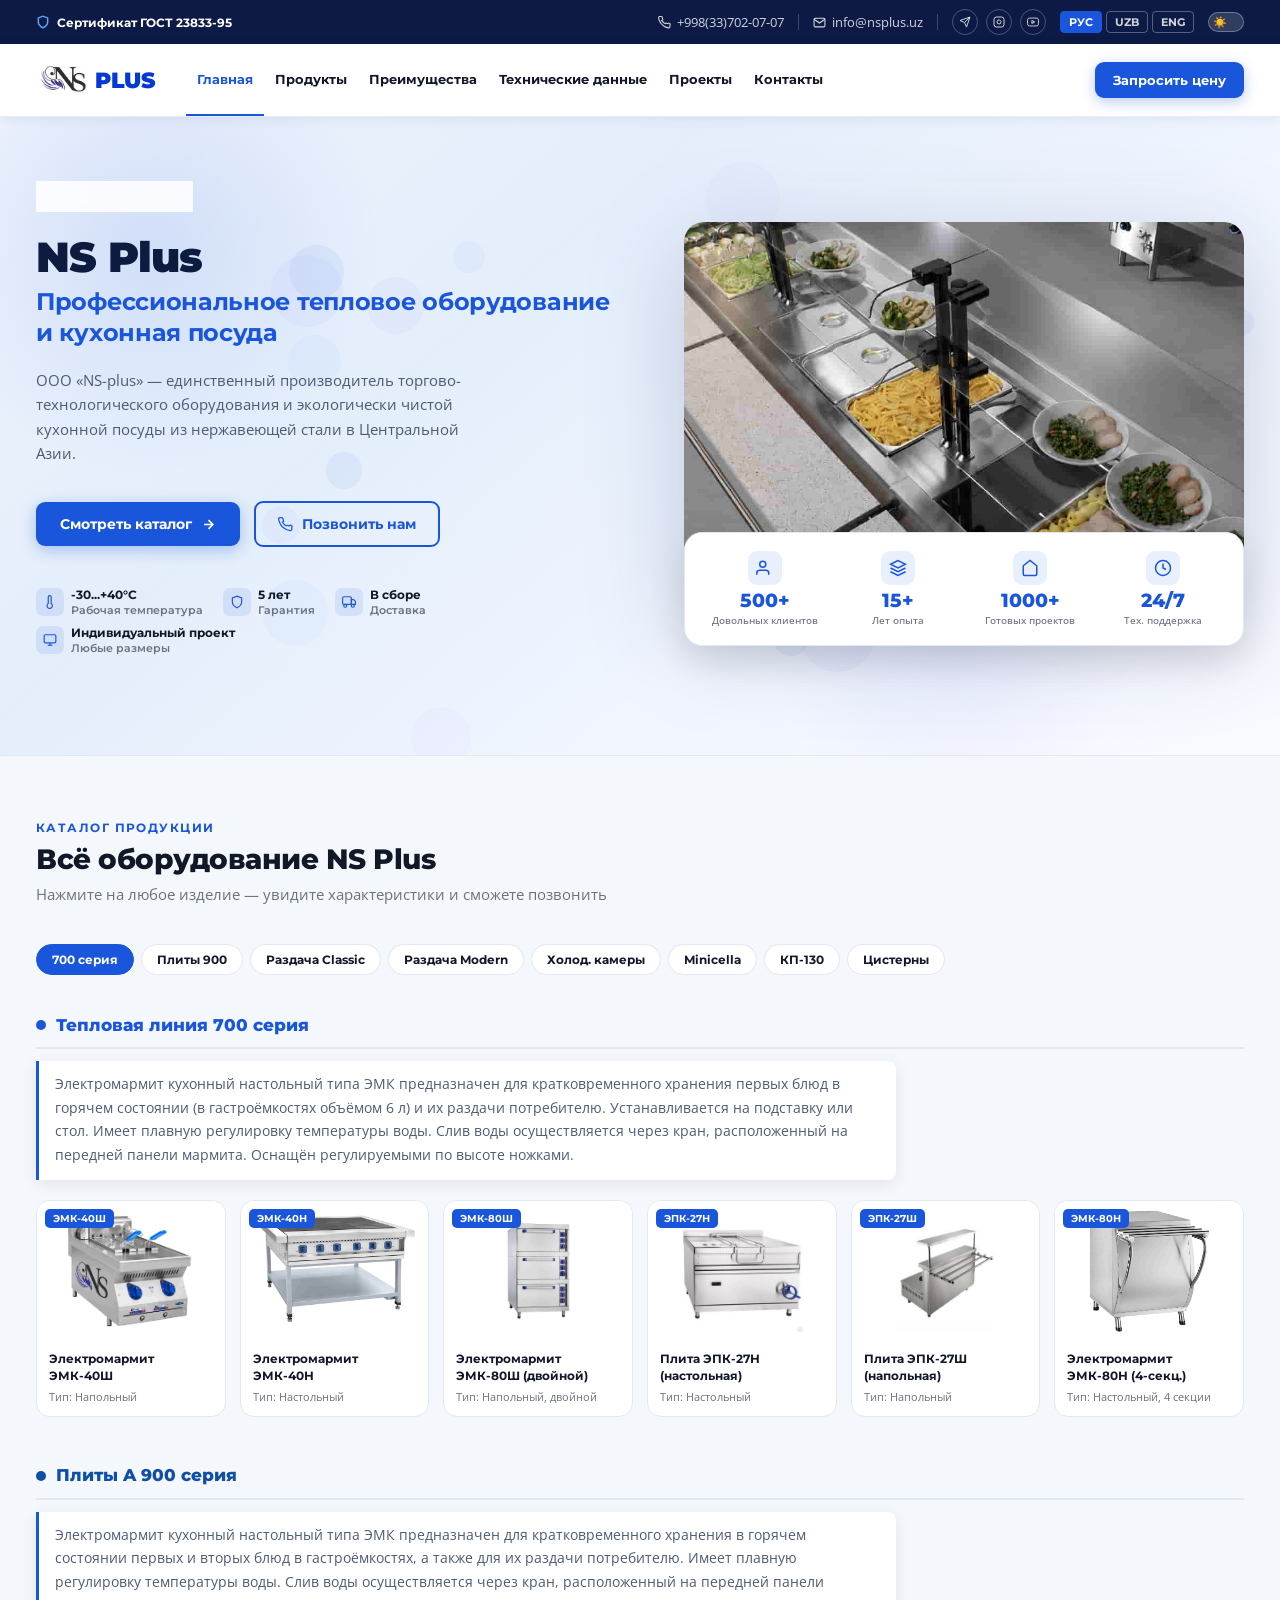
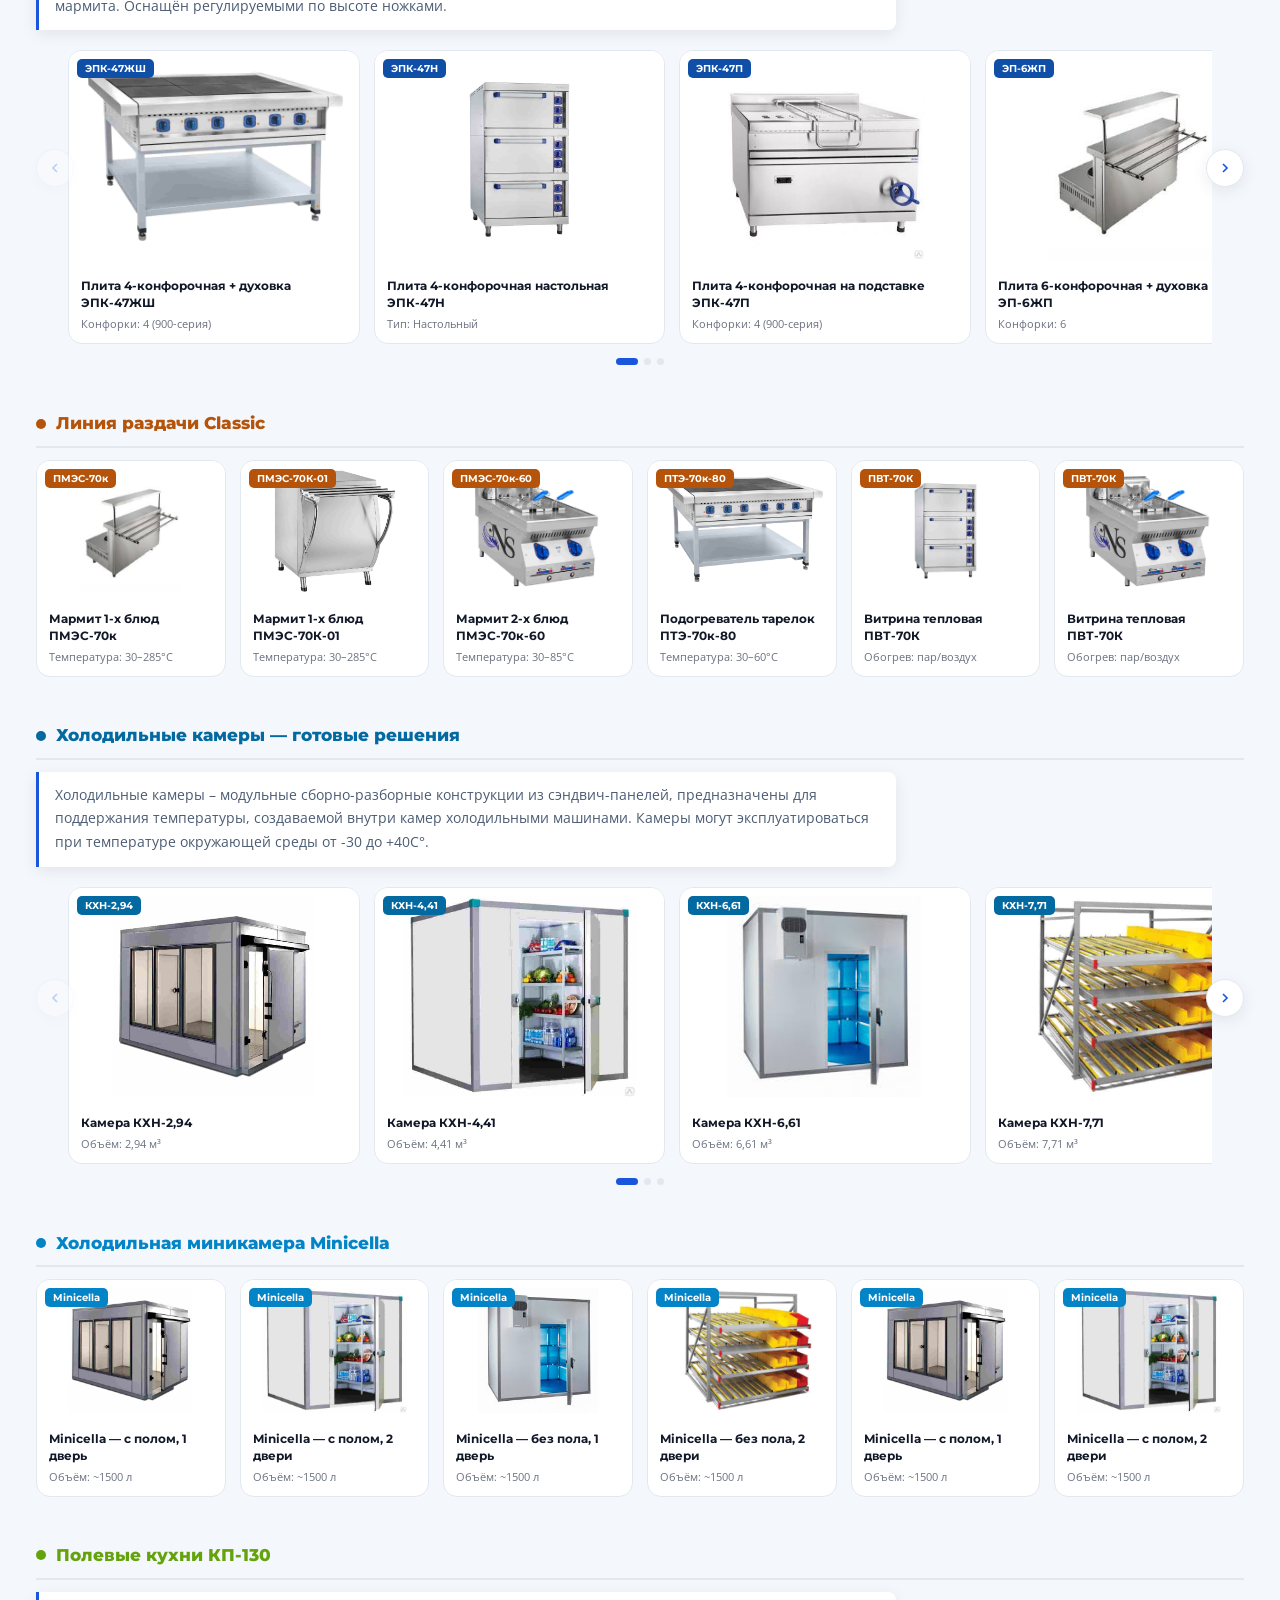
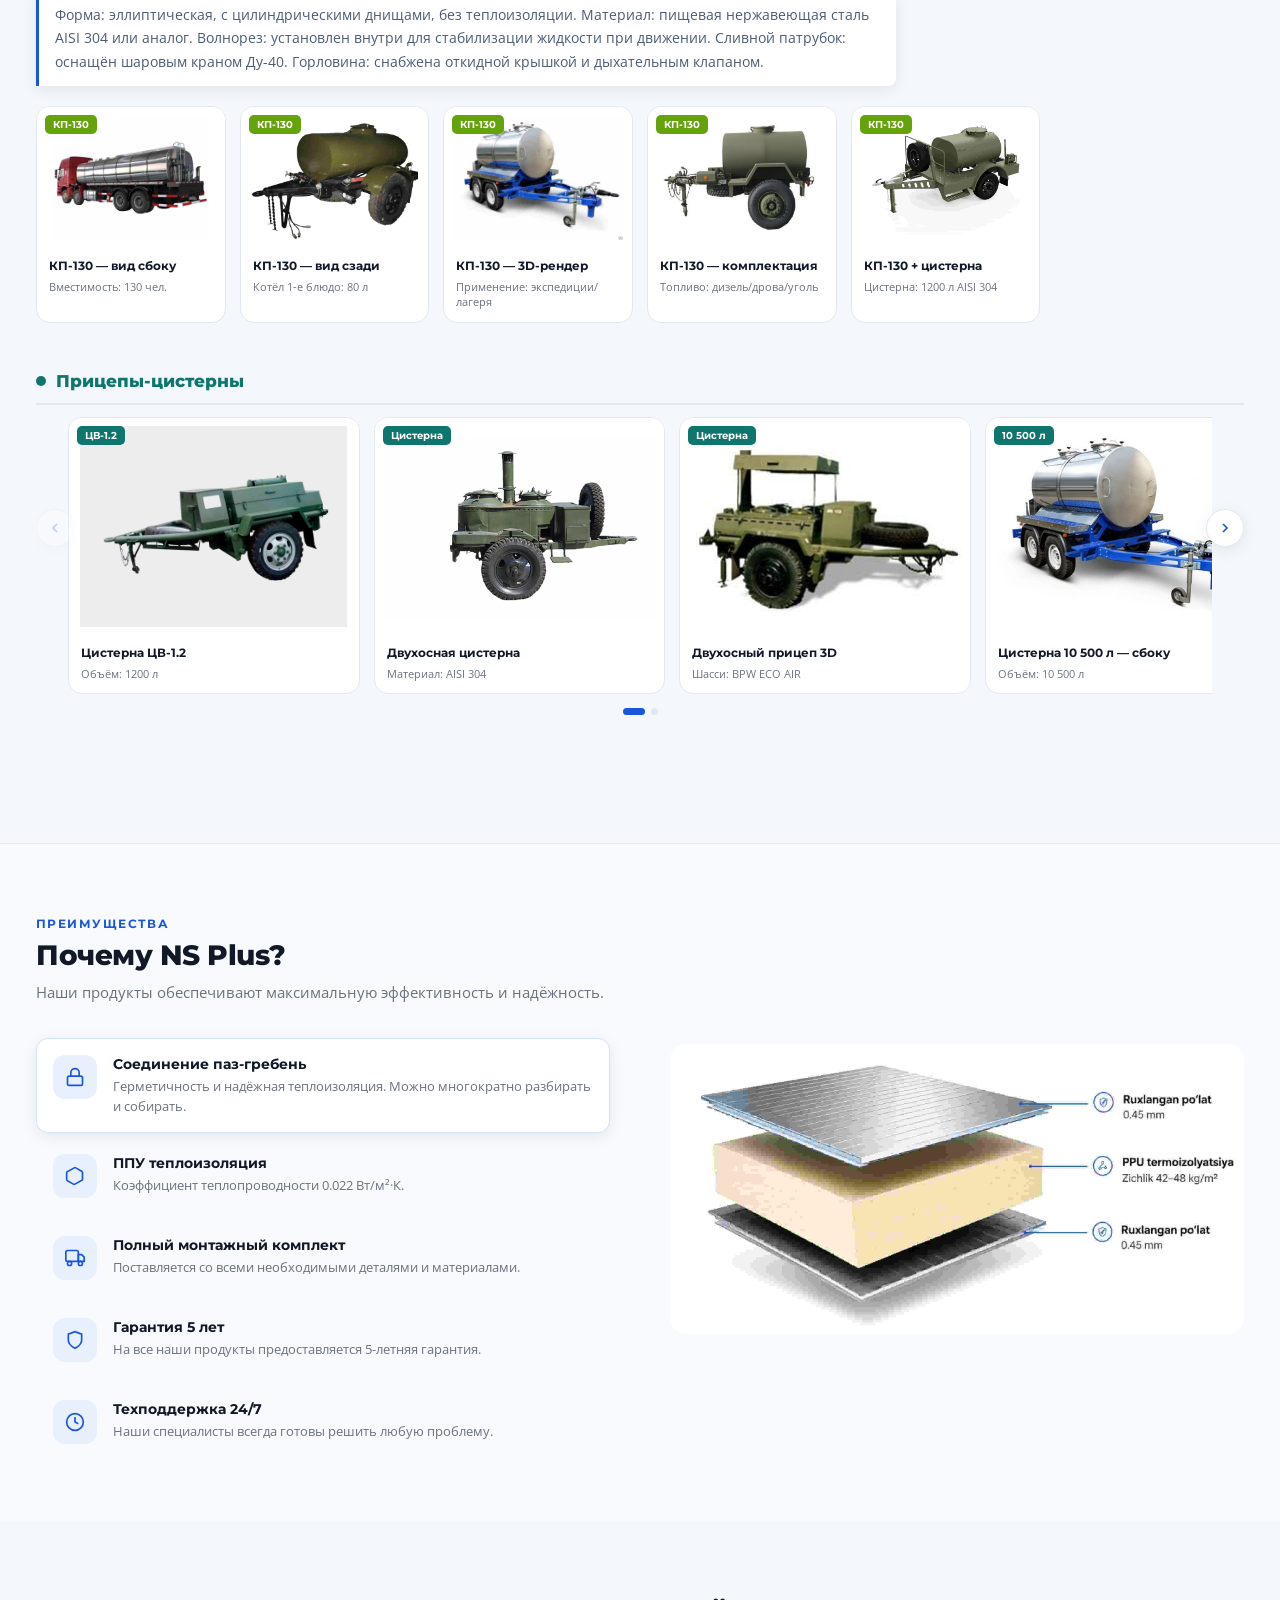
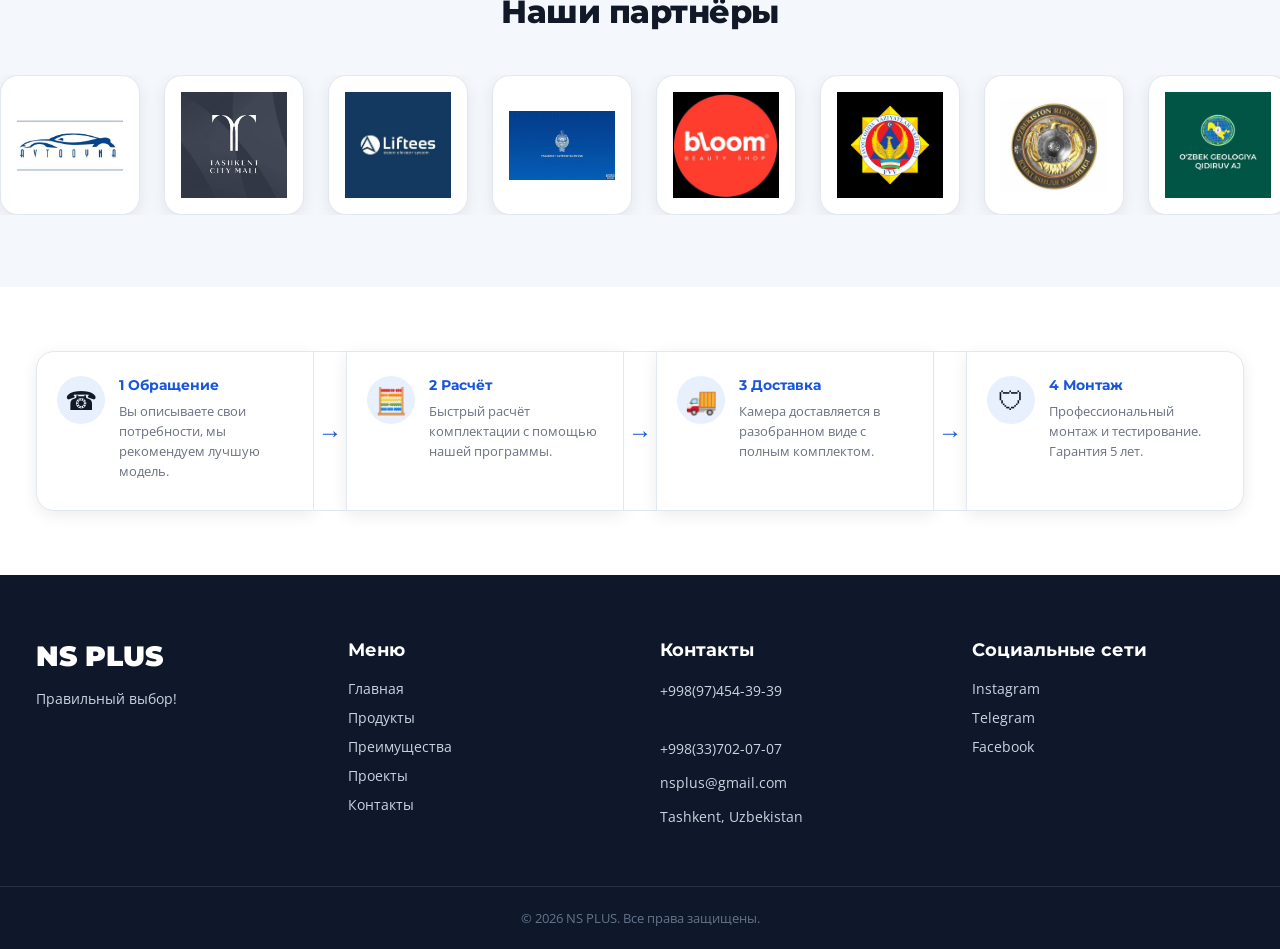
==== commit 02b4db3f: "responsive animation" ====
--- a/index.html
+++ b/index.html
@@ -1,5 +1,5 @@
 <!DOCTYPE html>
-<html lang="ru">
+<html lang="ru" data-theme="light">
 <head>
 <meta charset="UTF-8">
 <meta name="viewport" content="width=device-width,initial-scale=1">
@@ -10,6 +10,12 @@
 <link rel="stylesheet" href="style.css">
 </head>
 <body>
+
+<!-- BACK TO TOP -->
+<button class="btt" id="btt" title="Наверх">
+  <svg width="18" height="18" viewBox="0 0 24 24" fill="none" stroke="currentColor" stroke-width="2.5"><polyline points="18 15 12 9 6 15"/></svg>
+</button>
+
 <!-- TOPBAR -->
 <div class="topbar"><div class="con"><div class="tb-in">
   <div class="tb-cert">
@@ -31,6 +37,7 @@
       <button class="lb" onclick="setLang('uz')">UZB</button>
       <button class="lb" onclick="setLang('en')">ENG</button>
     </div>
+    <button class="dk-btn" id="dkBtn" title="Dark/Light mode"></button>
   </div>
 </div></div></div>
 
@@ -49,7 +56,7 @@
   <div class="nrg">
     <a href="tel:+998337020707" class="btn-tel">
       <svg width="16" height="16" viewBox="0 0 24 24" fill="none" stroke="currentColor" stroke-width="2"><path d="M22 16.92v3a2 2 0 01-2.18 2 19.79 19.79 0 01-8.63-3.07A19.5 19.5 0 013.07 9.81 19.79 19.79 0 011 3.14 2 2 0 013 1h3a2 2 0 012 1.72 12.84 12.84 0 00.7 2.81 2 2 0 01-.45 2.11L6.91 8.09a16 16 0 006 6l.27-.27a2 2 0 012.11-.45 12.84 12.84 0 002.81.7A2 2 0 0122 16.92z"/></svg>
-      <span class="tnum"></span>
+      <span class="tnum">+998(33)702-07-07</span>
     </a>
     <button class="hbg" id="hbg"><span></span><span></span><span></span></button>
   </div>
@@ -68,37 +75,41 @@
 </div>
 
 <!-- HERO -->
-<section class="hero"><div class="con"><div class="hg">
-  <div class="hl">
-    <div class="cpill"><svg width="13" height="13" viewBox="0 0 24 24" fill="none" stroke="currentColor" stroke-width="2.5"><polyline points="20 6 9 17 4 12"/></svg>GOST 23833-95</div>
-    <h1 class="ht">NS Plus<br><span class="bl" data-t="hero_title_blue"></span></h1>
-    <p class="hd" data-t="hero_desc"></p>
-    <div class="hbtns">
-      <a href="#cats" class="bp"><span data-t="hero_btn1"></span><svg width="15" height="15" viewBox="0 0 24 24" fill="none" stroke="currentColor" stroke-width="2.5"><line x1="5" y1="12" x2="19" y2="12"/><polyline points="12 5 19 12 12 19"/></svg></a>
-      <a href="tel:+998337020707" class="bs"><svg width="15" height="15" viewBox="0 0 24 24" fill="none" stroke="currentColor" stroke-width="2"><path d="M22 16.92v3a2 2 0 01-2.18 2 19.79 19.79 0 01-8.63-3.07A19.5 19.5 0 013.07 9.81 19.79 19.79 0 011 3.14 2 2 0 013 1h3a2 2 0 012 1.72 12.84 12.84 0 00.7 2.81 2 2 0 01-.45 2.11L6.91 8.09a16 16 0 006 6l.27-.27a2 2 0 012.11-.45 12.84 12.84 0 002.81.7A2 2 0 0122 16.92z"/></svg><span data-t="hero_btn2"></span></a>
-    </div>
-    <div class="hfeats">
-      <div class="fi"><div class="fic"><svg width="14" height="14" viewBox="0 0 24 24" fill="none" stroke="currentColor" stroke-width="2"><path d="M14 14.76V3.5a2.5 2.5 0 00-5 0v11.26a4.5 4.5 0 105 0z"/></svg></div><div><strong style="font-size:12px;display:block;font-family:'Montserrat',sans-serif">-30...+40°C</strong><span style="font-size:11px;color:#6b7280" data-t="feat_temp"></span></div></div>
-      <div class="fi"><div class="fic"><svg width="14" height="14" viewBox="0 0 24 24" fill="none" stroke="currentColor" stroke-width="2"><path d="M12 22s8-4 8-10V5l-8-3-8 3v7c0 6 8 10 8 10z"/></svg></div><div><strong style="font-size:12px;display:block;font-family:'Montserrat',sans-serif" data-t="feat_warranty_val"></strong><span style="font-size:11px;color:#6b7280" data-t="feat_warranty"></span></div></div>
-      <div class="fi"><div class="fic"><svg width="14" height="14" viewBox="0 0 24 24" fill="none" stroke="currentColor" stroke-width="2"><rect x="1" y="3" width="15" height="13" rx="2"/><polygon points="16 8 20 8 23 11 23 16 16 16 16 8"/><circle cx="5.5" cy="18.5" r="2.5"/><circle cx="18.5" cy="18.5" r="2.5"/></svg></div><div><strong style="font-size:12px;display:block;font-family:'Montserrat',sans-serif" data-t="feat_delivery_val"></strong><span style="font-size:11px;color:#6b7280" data-t="feat_delivery"></span></div></div>
-      <div class="fi"><div class="fic"><svg width="14" height="14" viewBox="0 0 24 24" fill="none" stroke="currentColor" stroke-width="2"><rect x="2" y="3" width="20" height="14" rx="2"/><line x1="8" y1="21" x2="16" y2="21"/><line x1="12" y1="17" x2="12" y2="21"/></svg></div><div><strong style="font-size:12px;display:block;font-family:'Montserrat',sans-serif" data-t="feat_custom_val"></strong><span style="font-size:11px;color:#6b7280" data-t="feat_custom"></span></div></div>
-    </div>
-  </div>
-  <div class="hr"><div class="hiw">
-    <div class="hbadge"><div class="hbi"><svg width="18" height="18" viewBox="0 0 24 24" fill="none" stroke="currentColor" stroke-width="2"><path d="M12 22s8-4 8-10V5l-8-3-8 3v7c0 6 8 10 8 10z"/><polyline points="9 12 11 14 15 10"/></svg></div><div class="hbt"><strong data-t="badge_title"></strong><span>GOST 23833-95</span></div></div>
-    <img class="heroimg" src="./images/imagee.jpg" alt="NS Plus" loading="eager">
-    <div class="sf">
-      <div class="si2"><div class="sic"><svg width="18" height="18" viewBox="0 0 24 24" fill="none" stroke="currentColor" stroke-width="2"><path d="M17 21v-2a4 4 0 00-4-4H5a4 4 0 00-4 4v2"/><circle cx="9" cy="7" r="4"/></svg></div><div class="sn">500+</div><div class="sl" data-t="stat1"></div></div>
-      <div class="si2"><div class="sic"><svg width="18" height="18" viewBox="0 0 24 24" fill="none" stroke="currentColor" stroke-width="2"><path d="M12 2L2 7l10 5 10-5-10-5z"/><path d="M2 17l10 5 10-5"/><path d="M2 12l10 5 10-5"/></svg></div><div class="sn">15+</div><div class="sl" data-t="stat2"></div></div>
-      <div class="si2"><div class="sic"><svg width="18" height="18" viewBox="0 0 24 24" fill="none" stroke="currentColor" stroke-width="2"><path d="M3 9l9-7 9 7v11a2 2 0 01-2 2H5a2 2 0 01-2-2z"/></svg></div><div class="sn">1000+</div><div class="sl" data-t="stat3"></div></div>
-      <div class="si2"><div class="sic"><svg width="18" height="18" viewBox="0 0 24 24" fill="none" stroke="currentColor" stroke-width="2"><circle cx="12" cy="12" r="10"/><polyline points="12 6 12 12 16 14"/></svg></div><div class="sn">24/7</div><div class="sl" data-t="stat4"></div></div>
-    </div>
+<section class="hero">
+  <!-- floating particles -->
+  <div class="particles" id="particles"></div>
+  <div class="con"><div class="hg">
+    <div class="hl">
+      <div class="cpill"><svg width="13" height="13" viewBox="0 0 24 24" fill="none" stroke="currentColor" stroke-width="2.5"><polyline points="20 6 9 17 4 12"/></svg>GOST 23833-95</div>
+      <h1 class="ht">NS Plus<br><span class="bl" data-t="hero_title_blue"></span></h1>
+      <p class="hd" data-t="hero_desc"></p>
+      <div class="hbtns">
+        <a href="#cats" class="bp"><span data-t="hero_btn1"></span><svg width="15" height="15" viewBox="0 0 24 24" fill="none" stroke="currentColor" stroke-width="2.5"><line x1="5" y1="12" x2="19" y2="12"/><polyline points="12 5 19 12 12 19"/></svg></a>
+        <a href="tel:+998337020707" class="bs"><svg width="15" height="15" viewBox="0 0 24 24" fill="none" stroke="currentColor" stroke-width="2"><path d="M22 16.92v3a2 2 0 01-2.18 2 19.79 19.79 0 01-8.63-3.07A19.5 19.5 0 013.07 9.81 19.79 19.79 0 011 3.14 2 2 0 013 1h3a2 2 0 012 1.72 12.84 12.84 0 00.7 2.81 2 2 0 01-.45 2.11L6.91 8.09a16 16 0 006 6l.27-.27a2 2 0 012.11-.45 12.84 12.84 0 002.81.7A2 2 0 0122 16.92z"/></svg><span data-t="hero_btn2"></span></a>
+      </div>
+      <div class="hfeats">
+        <div class="fi"><div class="fic"><svg width="14" height="14" viewBox="0 0 24 24" fill="none" stroke="currentColor" stroke-width="2"><path d="M14 14.76V3.5a2.5 2.5 0 00-5 0v11.26a4.5 4.5 0 105 0z"/></svg></div><div><strong style="font-size:12px;display:block;font-family:'Montserrat',sans-serif">-30...+40°C</strong><span style="font-size:11px;color:var(--gr)" data-t="feat_temp"></span></div></div>
+        <div class="fi"><div class="fic"><svg width="14" height="14" viewBox="0 0 24 24" fill="none" stroke="currentColor" stroke-width="2"><path d="M12 22s8-4 8-10V5l-8-3-8 3v7c0 6 8 10 8 10z"/></svg></div><div><strong style="font-size:12px;display:block;font-family:'Montserrat',sans-serif" data-t="feat_warranty_val"></strong><span style="font-size:11px;color:var(--gr)" data-t="feat_warranty"></span></div></div>
+        <div class="fi"><div class="fic"><svg width="14" height="14" viewBox="0 0 24 24" fill="none" stroke="currentColor" stroke-width="2"><rect x="1" y="3" width="15" height="13" rx="2"/><polygon points="16 8 20 8 23 11 23 16 16 16 16 8"/><circle cx="5.5" cy="18.5" r="2.5"/><circle cx="18.5" cy="18.5" r="2.5"/></svg></div><div><strong style="font-size:12px;display:block;font-family:'Montserrat',sans-serif" data-t="feat_delivery_val"></strong><span style="font-size:11px;color:var(--gr)" data-t="feat_delivery"></span></div></div>
+        <div class="fi"><div class="fic"><svg width="14" height="14" viewBox="0 0 24 24" fill="none" stroke="currentColor" stroke-width="2"><rect x="2" y="3" width="20" height="14" rx="2"/><line x1="8" y1="21" x2="16" y2="21"/><line x1="12" y1="17" x2="12" y2="21"/></svg></div><div><strong style="font-size:12px;display:block;font-family:'Montserrat',sans-serif" data-t="feat_custom_val"></strong><span style="font-size:11px;color:var(--gr)" data-t="feat_custom"></span></div></div>
+      </div>
+    </div>
+    <div class="hr"><div class="hiw">
+      <div class="hbadge"><div class="hbi"><svg width="18" height="18" viewBox="0 0 24 24" fill="none" stroke="currentColor" stroke-width="2"><path d="M12 22s8-4 8-10V5l-8-3-8 3v7c0 6 8 10 8 10z"/><polyline points="9 12 11 14 15 10"/></svg></div><div class="hbt"><strong data-t="badge_title"></strong><span>GOST 23833-95</span></div></div>
+      <img class="heroimg" src="./images/imagee.jpg" alt="NS Plus" loading="eager">
+      <div class="sf">
+        <div class="si2"><div class="sic"><svg width="18" height="18" viewBox="0 0 24 24" fill="none" stroke="currentColor" stroke-width="2"><path d="M17 21v-2a4 4 0 00-4-4H5a4 4 0 00-4 4v2"/><circle cx="9" cy="7" r="4"/></svg></div><div class="sn" data-count="500">0+</div><div class="sl" data-t="stat1"></div></div>
+        <div class="si2"><div class="sic"><svg width="18" height="18" viewBox="0 0 24 24" fill="none" stroke="currentColor" stroke-width="2"><path d="M12 2L2 7l10 5 10-5-10-5z"/><path d="M2 17l10 5 10-5"/><path d="M2 12l10 5 10-5"/></svg></div><div class="sn" data-count="15">0+</div><div class="sl" data-t="stat2"></div></div>
+        <div class="si2"><div class="sic"><svg width="18" height="18" viewBox="0 0 24 24" fill="none" stroke="currentColor" stroke-width="2"><path d="M3 9l9-7 9 7v11a2 2 0 01-2 2H5a2 2 0 01-2-2z"/></svg></div><div class="sn" data-count="1000">0+</div><div class="sl" data-t="stat3"></div></div>
+        <div class="si2"><div class="sic"><svg width="18" height="18" viewBox="0 0 24 24" fill="none" stroke="currentColor" stroke-width="2"><circle cx="12" cy="12" r="10"/><polyline points="12 6 12 12 16 14"/></svg></div><div class="sn">24/7</div><div class="sl" data-t="stat4"></div></div>
+      </div>
+    </div></div>
   </div></div>
-</div></div></section>
+</section>
 
 <!-- CATALOG -->
 <section class="cats" id="cats"><div class="con">
-  <div class="ach">
+  <div class="ach reveal">
     <span class="slbl" data-t="cat_label"></span>
     <h2 class="stit" data-t="cat_title"></h2>
     <p class="ssub" data-t="cat_sub"></p>
@@ -109,7 +120,7 @@
 
 <!-- ADVANTAGES -->
 <section class="adv" id="advsec"><div class="con"><div class="advg">
-  <div class="advl2">
+  <div class="advl2 reveal left">
     <span class="slbl" data-t="adv_label"></span>
     <h2 class="stit" style="margin-bottom:10px" data-t="adv_title"></h2>
     <p class="ssub" style="margin-bottom:36px" data-t="adv_sub"></p>
@@ -121,11 +132,11 @@
       <div class="advi"><div class="advic"><svg width="20" height="20" viewBox="0 0 24 24" fill="none" stroke="currentColor" stroke-width="2"><circle cx="12" cy="12" r="10"/><polyline points="12 6 12 12 16 14"/></svg></div><div><strong data-t="adv5_title"></strong><p data-t="adv5_desc"></p></div></div>
     </div>
   </div>
-  <div class="advr"><img class="pdiag" src="./images/25.png" alt="" loading="lazy"></div>
+  <div class="advr reveal right"><img class="pdiag" src="./images/25.png" alt="" loading="lazy"></div>
 </div></div></section>
 
 <!-- PARTNERS -->
-<section class="prt"><h2 class="stit" data-t="partners_title"></h2>
+<section class="prt"><h2 class="stit reveal" data-t="partners_title"></h2>
 <div class="sldr"><div class="strack">
   <div class="ci"><img src="images/avtooyna.jpg" alt="" loading="lazy"></div>
   <div class="ci"><img src="images/tashkent-city-mall.jpg" alt="" loading="lazy"></div>
@@ -161,20 +172,20 @@
 
 <!-- STEPS -->
 <div class="stps">
-  <div class="stpb"><div class="sic2">☎</div><div class="stpc"><h3><span>1</span> <span data-t="step1_title"></span></h3><p data-t="step1_desc"></p></div></div>
+  <div class="stpb reveal d1"><div class="sic2">☎</div><div class="stpc"><h3><span>1</span> <span data-t="step1_title"></span></h3><p data-t="step1_desc"></p></div></div>
   <div class="sarr">→</div>
-  <div class="stpb"><div class="sic2">🧮</div><div class="stpc"><h3><span>2</span> <span data-t="step2_title"></span></h3><p data-t="step2_desc"></p></div></div>
+  <div class="stpb reveal d2"><div class="sic2">🧮</div><div class="stpc"><h3><span>2</span> <span data-t="step2_title"></span></h3><p data-t="step2_desc"></p></div></div>
   <div class="sarr">→</div>
-  <div class="stpb"><div class="sic2">🚚</div><div class="stpc"><h3><span>3</span> <span data-t="step3_title"></span></h3><p data-t="step3_desc"></p></div></div>
+  <div class="stpb reveal d3"><div class="sic2">🚚</div><div class="stpc"><h3><span>3</span> <span data-t="step3_title"></span></h3><p data-t="step3_desc"></p></div></div>
   <div class="sarr">→</div>
-  <div class="stpb"><div class="sic2">🛡</div><div class="stpc"><h3><span>4</span> <span data-t="step4_title"></span></h3><p data-t="step4_desc"></p></div></div>
+  <div class="stpb reveal d4"><div class="sic2">🛡</div><div class="stpc"><h3><span>4</span> <span data-t="step4_title"></span></h3><p data-t="step4_desc"></p></div></div>
 </div>
 
 <!-- FOOTER -->
 <footer class="ft"><div class="ftc">
   <div class="ftb"><h2 class="ftlogo">NS PLUS</h2><p class="fttxt" data-t="footer_slogan"></p></div>
   <div class="ftb"><h3 data-t="footer_menu"></h3><a href="#" data-t="nav_home"></a><a href="#cats" data-t="nav_products"></a><a href="#advsec" data-t="nav_adv"></a><a href="#" data-t="nav_projects"></a><a href="#" data-t="nav_contact"></a></div>
-  <div class="ftb"><h3 data-t="footer_contact"></h3><p><a href="tel:+998974543939" style="color:#cbd5e1;text-decoration:none">+998(97)454-39-39</a><a href="tel:+998337020707" style="color:#cbd5e1;text-decoration:none">+998(33)702-07-07</a></p><p>nsplus@gmail.com</p><p>Tashkent, Uzbekistan</p></div>
+  <div class="ftb"><h3 data-t="footer_contact"></h3><p><a href="tel:+998974543939" style="color:#cbd5e1;text-decoration:none">+998(97)454-39-39</a><br><a href="tel:+998337020707" style="color:#cbd5e1;text-decoration:none">+998(33)702-07-07</a></p><p>nsplus@gmail.com</p><p>Tashkent, Uzbekistan</p></div>
   <div class="ftb"><h3 data-t="footer_social"></h3><div class="ftsoc"><a href="https://www.instagram.com/nsplus.prokitchen/">Instagram</a><a href="https://t.me/nsplusuz">Telegram</a><a href="#">Facebook</a></div></div>
 </div><div class="ftbot">© 2026 NS PLUS. <span data-t="footer_rights"></span></div></footer>
 
@@ -195,5 +206,5 @@
   </div>
 </div>
 </body>
-<script src="index.js"></script>
+    <script src="index.js"></script>
 </html>
--- a/style.css
+++ b/style.css
@@ -1,16 +1,51 @@
 *,*::before,*::after{box-sizing:border-box;margin:0;padding:0}
-:root{--b:#1a56db;--bh:#1548c8;--bl:#e8f0fe;--tx:#111827;--gr:#6b7280}
+
+/* ── DARK / LIGHT THEME ── */
+:root{
+  --b:#1a56db;--bh:#1548c8;--bl:#e8f0fe;
+  --bg:#ffffff;--bg2:#f4f7fb;--bg3:#f8fafd;
+  --tx:#111827;--tx2:#4b5c74;--gr:#6b7280;
+  --border:#e2e8f0;--border2:#e8edf5;
+  --nav-bg:#ffffff;--nav-shadow:0 2px 12px rgba(15,32,87,.07);
+  --card-bg:#ffffff;--card-border:#e2e8f0;
+  --ft-bg:#0f172a;--ft-tx:#cbd5e1;
+  --tb-bg:#0c1a45;
+  --shadow:0 4px 16px rgba(0,0,0,.08);
+  --shadow-lg:0 14px 36px rgba(0,0,0,.12);
+}
+[data-theme="dark"]{
+  --bg:#0f172a;--bg2:#1e293b;--bg3:#162032;
+  --tx:#f1f5f9;--tx2:#94a3b8;--gr:#64748b;
+  --border:#334155;--border2:#334155;
+  --nav-bg:#0f172a;--nav-shadow:0 2px 12px rgba(0,0,0,.4);
+  --card-bg:#1e293b;--card-border:#334155;
+  --ft-bg:#020617;--ft-tx:#94a3b8;
+  --tb-bg:#020617;
+  --shadow:0 4px 16px rgba(0,0,0,.3);
+  --shadow-lg:0 14px 36px rgba(0,0,0,.4);
+  --bl:#1e3a5f;
+}
+
 html{scroll-behavior:smooth}
-body{font-family:'Open Sans',sans-serif;color:var(--tx);background:#fff;overflow-x:hidden}
+body{font-family:'Open Sans',sans-serif;color:var(--tx);background:var(--bg);overflow-x:hidden;transition:background .3s,color .3s}
 img{max-width:100%;height:auto;display:block}
 .nslogo{width:55px;height:30px;object-fit:contain}
-/* TOPBAR */
-.topbar{background:#0c1a45;color:#fff;font-size:13px;padding:9px 0}
+
+/* ── SCROLL REVEAL ── */
+.reveal{opacity:0;transform:translateY(32px);transition:opacity .65s cubic-bezier(.4,0,.2,1),transform .65s cubic-bezier(.4,0,.2,1)}
+.reveal.left{transform:translateX(-32px)}
+.reveal.right{transform:translateX(32px)}
+.reveal.scale{transform:scale(.92)}
+.reveal.vis{opacity:1;transform:none}
+.reveal.d1{transition-delay:.1s}.reveal.d2{transition-delay:.2s}.reveal.d3{transition-delay:.3s}.reveal.d4{transition-delay:.4s}.reveal.d5{transition-delay:.5s}
+
+/* ── TOPBAR ── */
+.topbar{background:var(--tb-bg);color:#fff;font-size:13px;padding:9px 0;transition:background .3s}
 .con{max-width:1280px;margin:0 auto;padding:0 36px}
 .tb-in{display:flex;justify-content:space-between;align-items:center;flex-wrap:wrap;gap:8px}
 .tb-cert{display:flex;align-items:center;gap:7px;font-weight:700;font-family:'Montserrat',sans-serif;font-size:12px}
 .tb-cert svg{color:#60a5fa;flex-shrink:0}
-.tb-r{display:flex;align-items:center;gap:16px;flex-wrap:wrap}
+.tb-r{display:flex;align-items:center;gap:14px;flex-wrap:wrap}
 .tb-r a{color:#d1d5db;text-decoration:none;display:flex;align-items:center;gap:6px;font-size:12.5px;transition:color .2s}
 .tb-r a:hover{color:#fff}
 .tb-div{width:1px;height:16px;background:rgba(255,255,255,.2)}
@@ -19,173 +54,216 @@
 .si a:hover{color:#fff;border-color:#fff;background:rgba(255,255,255,.1)}
 .ls{display:flex;gap:4px}
 .lb{background:transparent;border:1px solid rgba(255,255,255,.3);color:#d1d5db;font-size:11px;font-weight:700;font-family:'Montserrat',sans-serif;padding:3px 8px;border-radius:4px;cursor:pointer;transition:all .2s}
-.lb:hover{color:#fff;border-color:#fff;background:rgba(255,255,255,.1)}
+.lb:hover{color:#fff;border-color:#fff}
 .lb.on{background:var(--b);color:#fff;border-color:var(--b)}
-/* NAV */
-nav{background:#fff;border-bottom:1px solid #e8edf5;position:sticky;top:0;z-index:1000;box-shadow:0 2px 12px rgba(15,32,87,.07)}
+
+/* DARK TOGGLE */
+.dk-btn{width:36px;height:20px;background:rgba(255,255,255,.15);border-radius:10px;border:1px solid rgba(255,255,255,.3);cursor:pointer;position:relative;transition:all .3s;flex-shrink:0}
+.dk-btn::after{content:'☀️';position:absolute;top:50%;left:4px;transform:translateY(-50%);font-size:11px;transition:all .3s;line-height:1}
+[data-theme="dark"] .dk-btn{background:var(--b)}
+[data-theme="dark"] .dk-btn::after{content:'🌙';left:auto;right:4px}
+
+/* ── NAV ── */
+nav{background:var(--nav-bg);border-bottom:1px solid var(--border2);position:sticky;top:0;z-index:1000;box-shadow:var(--nav-shadow);transition:background .3s,box-shadow .3s}
 .nav-in{display:flex;align-items:center;height:72px}
 .logo{text-decoration:none;display:flex;align-items:center;margin-right:32px;flex-shrink:0}
 .logo span{font-family:'Montserrat',sans-serif;font-size:22px;font-weight:900;color:#0639d4;letter-spacing:-.5px;display:flex;align-items:center;gap:4px}
+[data-theme="dark"] .logo span{color:#60a5fa}
 .nl{display:flex;align-items:center;list-style:none;flex:1}
-.nl li a{text-decoration:none;color:#374151;font-size:13px;font-weight:700;font-family:'Montserrat',sans-serif;padding:0 11px;height:72px;display:flex;align-items:center;border-bottom:2.5px solid transparent;transition:color .2s,border-color .2s;white-space:nowrap}
+.nl li a{text-decoration:none;color:var(--tx);font-size:13px;font-weight:700;font-family:'Montserrat',sans-serif;padding:0 11px;height:72px;display:flex;align-items:center;border-bottom:2.5px solid transparent;transition:color .2s,border-color .2s;white-space:nowrap}
 .nl li a:hover,.nl li a.act{color:var(--b)}
 .nl li a.act{border-bottom-color:var(--b)}
 .btn-cta{margin-left:12px;background:var(--b);color:#fff;padding:10px 18px;border-radius:9px;font-size:13px;font-weight:700;font-family:'Montserrat',sans-serif;display:inline-flex;align-items:center;text-decoration:none;transition:background .2s,transform .15s;box-shadow:0 4px 14px rgba(26,86,219,.3);white-space:nowrap;flex-shrink:0}
 .btn-cta:hover{background:var(--bh);transform:translateY(-1px)}
-/* NAV RIGHT GROUP */
 .nrg{display:flex;align-items:center;gap:8px;margin-left:auto}
 .btn-tel{display:none;align-items:center;gap:7px;background:#16a34a;color:#fff;padding:9px 14px;border-radius:9px;font-size:13px;font-weight:700;font-family:'Montserrat',sans-serif;text-decoration:none;transition:background .2s;flex-shrink:0}
 .btn-tel:hover{background:#15803d}
-.btn-tel .tnum{display:inline}
+.tnum{display:inline}
 .hbg{display:none;flex-direction:column;gap:5px;cursor:pointer;padding:8px;background:none;border:none}
-.hbg span{display:block;width:24px;height:2.5px;background:#374151;border-radius:2px;transition:all .3s}
+.hbg span{display:block;width:24px;height:2.5px;background:var(--tx);border-radius:2px;transition:all .3s}
 .hbg.op span:nth-child(1){transform:rotate(45deg) translate(5px,5px)}
 .hbg.op span:nth-child(2){opacity:0}
 .hbg.op span:nth-child(3){transform:rotate(-45deg) translate(5px,-5px)}
+
 /* MOBILE MENU */
-.mm{display:none;position:fixed;top:72px;left:0;right:0;background:#fff;border-bottom:1px solid #e8edf5;box-shadow:0 8px 24px rgba(0,0,0,.12);z-index:999;padding:16px 0}
+.mm{display:none;position:fixed;top:72px;left:0;right:0;background:var(--nav-bg);border-bottom:1px solid var(--border);box-shadow:0 8px 24px rgba(0,0,0,.15);z-index:999;padding:16px 0;transition:background .3s}
 .mm.op{display:block}
-.mm a{display:block;padding:12px 24px;color:#374151;text-decoration:none;font-size:14px;font-weight:700;font-family:'Montserrat',sans-serif;border-left:3px solid transparent;transition:all .2s}
+.mm a{display:block;padding:12px 24px;color:var(--tx);text-decoration:none;font-size:14px;font-weight:700;font-family:'Montserrat',sans-serif;border-left:3px solid transparent;transition:all .2s}
 .mm a:hover,.mm a.act{color:var(--b);border-left-color:var(--b);background:var(--bl)}
 .mm .mtel{display:flex!important;align-items:center;gap:8px;margin:8px 24px!important;background:#16a34a!important;color:#fff!important;border-radius:9px!important;padding:13px 20px!important;font-weight:700!important;border-left:none!important;justify-content:center}
-.mm .mtel:hover{background:#15803d!important}
 .mm .mcta{margin:4px 24px!important;background:var(--b)!important;color:#fff!important;border-radius:9px!important;padding:13px 20px!important;text-align:center;border-left:none!important}
-/* HERO */
-.hero{background:linear-gradient(140deg,#eef3fd,#e4eefb 35%,#f0f5ff 65%,#f8faff);min-height:580px;position:relative;overflow:hidden}
-.hero::before{content:'';position:absolute;top:-120px;left:-100px;width:500px;height:500px;background:radial-gradient(circle,rgba(26,86,219,.1),transparent 65%);pointer-events:none}
+
+/* ── HERO ── */
+.hero{background:linear-gradient(140deg,#eef3fd,#e4eefb 35%,#f0f5ff 65%,#f8faff);min-height:580px;position:relative;overflow:hidden;transition:background .3s}
+[data-theme="dark"] .hero{background:linear-gradient(140deg,#0f172a,#1e293b 40%,#162032 70%,#0f172a)}
+.hero::before{content:'';position:absolute;top:-120px;left:-100px;width:500px;height:500px;background:radial-gradient(circle,rgba(26,86,219,.12),transparent 65%);pointer-events:none;animation:pulse 6s ease-in-out infinite}
+.hero::after{content:'';position:absolute;bottom:-80px;right:10%;width:400px;height:400px;background:radial-gradient(circle,rgba(99,102,241,.08),transparent 65%);pointer-events:none;animation:pulse 8s ease-in-out infinite reverse}
+
+/* Floating particles */
+.particles{position:absolute;inset:0;pointer-events:none;overflow:hidden}
+.p{position:absolute;border-radius:50%;animation:fl2 var(--dur,8s) ease-in-out infinite;opacity:.4}
+
 .hg{display:grid;grid-template-columns:1fr 1fr;gap:32px;align-items:center;padding:64px 0 100px;position:relative;z-index:2}
 .hl{display:flex;flex-direction:column}
 .cpill{display:inline-flex;align-items:center;gap:7px;background:rgba(255,255,255,.85);backdrop-filter:blur(8px);border:1.5px solid #c7d8f8;border-radius:24px;padding:7px 16px;font-size:12.5px;font-weight:700;color:var(--b);font-family:'Montserrat',sans-serif;width:fit-content;margin-bottom:22px;animation:fu .6s both}
+[data-theme="dark"] .cpill{background:rgba(30,58,95,.8);border-color:#1e4080}
 .ht{font-family:'Montserrat',sans-serif;font-size:42px;font-weight:900;line-height:1.1;color:#0d1b3e;margin-bottom:20px;letter-spacing:-1px;animation:fu .6s .1s both}
+[data-theme="dark"] .ht{color:#f1f5f9}
 .ht .bl{color:var(--b);display:block;font-size:24px;font-weight:700;letter-spacing:-.3px;margin-top:6px;line-height:1.3}
-.hd{color:#4b5c74;font-size:14.5px;line-height:1.7;margin-bottom:34px;max-width:460px;animation:fu .6s .2s both}
+.hd{color:var(--tx2);font-size:14.5px;line-height:1.7;margin-bottom:34px;max-width:460px;animation:fu .6s .2s both}
 .hbtns{display:flex;gap:14px;align-items:center;margin-bottom:40px;animation:fu .6s .3s both;flex-wrap:wrap}
 .bp{background:var(--b);color:#fff;padding:13px 24px;border-radius:9px;font-size:14px;font-weight:700;font-family:'Montserrat',sans-serif;display:inline-flex;align-items:center;gap:9px;text-decoration:none;transition:background .2s,transform .15s,box-shadow .2s;box-shadow:0 4px 16px rgba(26,86,219,.32)}
-.bp:hover{background:var(--bh);transform:translateY(-2px);box-shadow:0 8px 24px rgba(26,86,219,.38)}
+.bp:hover{background:var(--bh);transform:translateY(-2px);box-shadow:0 8px 24px rgba(26,86,219,.45)}
 .bs{background:transparent;color:var(--b);border:2px solid var(--b);padding:12px 22px;border-radius:9px;font-size:14px;font-weight:700;font-family:'Montserrat',sans-serif;display:inline-flex;align-items:center;gap:9px;text-decoration:none;transition:all .2s}
 .bs:hover{background:var(--b);color:#fff;transform:translateY(-2px)}
 .hfeats{display:flex;gap:8px 20px;flex-wrap:wrap;animation:fu .6s .4s both}
-.fi{display:flex;align-items:center;gap:7px;font-size:12.5px;color:#374151;font-weight:600;font-family:'Montserrat',sans-serif}
+.fi{display:flex;align-items:center;gap:7px;font-size:12.5px;color:var(--tx);font-weight:600;font-family:'Montserrat',sans-serif}
 .fic{width:28px;height:28px;background:rgba(26,86,219,.1);border-radius:7px;display:flex;align-items:center;justify-content:center;flex-shrink:0}
 .fic svg{color:var(--b)}
 .hr{position:relative;display:flex;align-items:center;justify-content:flex-end;animation:fr .7s .15s both}
 .hiw{position:relative;width:100%;max-width:560px}
-.heroimg{width:100%;aspect-ratio:10/7;border-radius:20px;object-fit:cover;filter:drop-shadow(0 24px 48px rgba(15,32,87,.18))}
-.sf{position:absolute;bottom:-32px;right:0;left:0;background:#fff;border-radius:18px;padding:18px 20px;box-shadow:0 16px 48px rgba(15,32,87,.14);display:grid;grid-template-columns:repeat(4,1fr);gap:6px 12px}
+.heroimg{width:100%;aspect-ratio:10/7;border-radius:20px;object-fit:cover;filter:drop-shadow(0 24px 48px rgba(15,32,87,.2));transition:filter .3s}
+[data-theme="dark"] .heroimg{filter:drop-shadow(0 24px 48px rgba(0,0,0,.5)) brightness(.9)}
+.sf{position:absolute;bottom:-32px;right:0;left:0;background:var(--card-bg);border-radius:18px;padding:18px 20px;box-shadow:var(--shadow-lg);display:grid;grid-template-columns:repeat(4,1fr);gap:6px 12px;border:1px solid var(--card-border);transition:background .3s}
 .si2{text-align:center}
 .sic{width:34px;height:34px;background:var(--bl);border-radius:9px;display:flex;align-items:center;justify-content:center;margin:0 auto 6px}
 .sic svg{color:var(--b)}
 .sn{font-family:'Montserrat',sans-serif;font-size:19px;font-weight:800;color:var(--b);line-height:1;margin-bottom:4px}
 .sl{font-size:10px;color:var(--gr);font-weight:500;line-height:1.3}
-.hbadge{position:absolute;top:18px;left:18px;background:#fff;border-radius:14px;padding:11px 15px;box-shadow:0 8px 28px rgba(15,32,87,.12);display:flex;align-items:center;gap:10px;animation:fl 3s ease-in-out infinite}
+.hbadge{position:absolute;top:18px;left:18px;background:var(--card-bg);border-radius:14px;padding:11px 15px;box-shadow:var(--shadow);display:flex;align-items:center;gap:10px;animation:fl 3s ease-in-out infinite;border:1px solid var(--card-border)}
 .hbi{width:36px;height:36px;background:linear-gradient(135deg,#1a56db,#3b82f6);border-radius:10px;display:flex;align-items:center;justify-content:center}
 .hbi svg{color:#fff}
 .hbt strong{display:block;font-size:13px;font-weight:800;font-family:'Montserrat',sans-serif;color:var(--tx)}
 .hbt span{font-size:11px;color:var(--gr)}
-/* CATALOG */
-.cats{background:#f4f7fb;padding:64px 0 80px;border-top:1px solid #e2e8f0}
+
+/* ── COUNTER ── */
+.sn[data-count]{transition:all .1s}
+
+/* ── CATALOG ── */
+.cats{background:var(--bg2);padding:64px 0 80px;border-top:1px solid var(--border);transition:background .3s}
 .ach{margin-bottom:28px}
 .slbl{display:block;font-family:'Montserrat',sans-serif;font-size:12px;font-weight:700;color:var(--b);letter-spacing:.12em;margin-bottom:8px}
 .stit{font-family:'Montserrat',sans-serif;font-size:28px;font-weight:800;color:var(--tx);line-height:1.2;letter-spacing:-.5px}
 .ssub{color:var(--gr);font-size:14.5px;margin-top:8px}
-.ctabs{display:flex;gap:7px;overflow-x:auto;scrollbar-width:none;margin-bottom:36px;padding-bottom:4px;position:sticky;top:72px;z-index:90;background:#f4f7fb;padding-top:12px}
+.ctabs{display:flex;gap:7px;overflow-x:auto;scrollbar-width:none;margin-bottom:36px;padding-bottom:4px;position:sticky;top:72px;z-index:90;background:var(--bg2);padding-top:12px;transition:background .3s}
 .ctabs::-webkit-scrollbar{display:none}
-.ctab{padding:7px 15px;border-radius:20px;border:1.5px solid #cbd5e1;background:#fff;color:#374151;font-size:12px;font-weight:700;font-family:'Montserrat',sans-serif;cursor:pointer;transition:all .2s;white-space:nowrap;flex-shrink:0}
+.ctab{padding:7px 15px;border-radius:20px;border:1.5px solid var(--border);background:var(--card-bg);color:var(--tx);font-size:12px;font-weight:700;font-family:'Montserrat',sans-serif;cursor:pointer;transition:all .2s;white-space:nowrap;flex-shrink:0}
 .ctab:hover{border-color:var(--b);color:var(--b)}
 .ctab.on{background:var(--b);color:#fff;border-color:var(--b)}
 .csec{margin-bottom:48px;scroll-margin-top:140px}
-.csh{display:flex;align-items:center;gap:10px;margin-bottom:12px;padding-bottom:12px;border-bottom:2px solid #e2e8f0}
+.csh{display:flex;align-items:center;gap:10px;margin-bottom:12px;padding-bottom:12px;border-bottom:2px solid var(--border)}
 .csd{width:10px;height:10px;border-radius:50%;flex-shrink:0}
 .cst{font-family:'Montserrat',sans-serif;font-size:17px;font-weight:800;line-height:1.2}
-.csdesc{font-size:13.5px;color:#4b5563;line-height:1.75;margin-bottom:20px;max-width:860px;background:#fff;border-left:3px solid var(--b);padding:12px 16px;border-radius:0 8px 8px 0;box-shadow:0 1px 4px rgba(26,86,219,.06)}
+.csdesc{font-size:13.5px;color:var(--tx2);line-height:1.75;margin-bottom:20px;max-width:860px;background:var(--card-bg);border-left:3px solid var(--b);padding:12px 16px;border-radius:0 8px 8px 0;box-shadow:var(--shadow);transition:background .3s}
+
 /* GRID */
 .cgrid{display:grid;grid-template-columns:repeat(auto-fill,minmax(185px,1fr));gap:14px}
-.cc{background:#fff;border:1.5px solid #e2e8f0;border-radius:14px;overflow:hidden;cursor:pointer;transition:transform .2s,box-shadow .2s,border-color .2s}
-.cc:hover{transform:translateY(-5px);box-shadow:0 14px 36px rgba(0,0,0,.12);border-color:#93c5fd}
-.cimg{position:relative;aspect-ratio:4/3;overflow:hidden;background:#fff}
+
+/* CARD */
+.cc{background:var(--card-bg);border:1.5px solid var(--card-border);border-radius:14px;overflow:hidden;cursor:pointer;transition:transform .25s,box-shadow .25s,border-color .25s,background .3s}
+.cc:hover{transform:translateY(-6px) scale(1.01);box-shadow:0 20px 40px rgba(26,86,219,.15);border-color:#93c5fd}
+[data-theme="dark"] .cc:hover{box-shadow:0 20px 40px rgba(0,0,0,.4);border-color:#3b82f6}
+.cimg{position:relative;aspect-ratio:4/3;overflow:hidden;background:var(--card-bg)}
 .cimg img{width:100%;height:100%;object-fit:contain;transition:transform .4s;padding:8px}
-.cc:hover .cimg img{transform:scale(1.06)}
-.clens{position:absolute;inset:0;display:flex;align-items:center;justify-content:center;background:rgba(15,30,70,.52);opacity:0;transition:opacity .25s}
+.cc:hover .cimg img{transform:scale(1.07)}
+.clens{position:absolute;inset:0;display:flex;align-items:center;justify-content:center;background:rgba(15,30,70,.55);opacity:0;transition:opacity .25s}
 .cc:hover .clens{opacity:1}
 .cbadge{position:absolute;top:8px;left:8px;color:#fff;font-size:10px;font-weight:700;font-family:'Montserrat',sans-serif;padding:3px 8px;border-radius:5px;z-index:2}
 .cbody{padding:10px 12px 12px}
-.cname{font-family:'Montserrat',sans-serif;font-size:12px;font-weight:700;color:#111827;line-height:1.4;margin-bottom:4px}
+.cname{font-family:'Montserrat',sans-serif;font-size:12px;font-weight:700;color:var(--tx);line-height:1.4;margin-bottom:4px}
 .chint{font-size:11px;color:var(--gr);line-height:1.4}
+
 /* SLIDER */
 .cswrap{position:relative;padding:0 32px}
 .csvp{overflow:hidden}
 .cstr{display:flex;gap:14px;transition:transform .4s cubic-bezier(.4,0,.2,1);will-change:transform;align-items:stretch}
-.cstr .cc{flex:0 0 calc(25% - 11px);min-width:0;margin:0}
-.sb{position:absolute;top:50%;transform:translateY(-50%);width:38px;height:38px;border-radius:50%;border:1.5px solid #cbd5e1;background:#fff;cursor:pointer;display:flex;align-items:center;justify-content:center;color:var(--b);box-shadow:0 4px 14px rgba(0,0,0,.12);transition:all .2s;z-index:10;flex-shrink:0}
-.sb:hover{background:var(--b);color:#fff;border-color:var(--b);box-shadow:0 6px 18px rgba(26,86,219,.3)}
-.sb.off{opacity:.25;pointer-events:none;cursor:default}
+.cstr .cc{flex:0 0 calc(25% - 11px);min-width:0}
+.sb{position:absolute;top:40%;transform:translateY(-50%);width:38px;height:38px;border-radius:50%;border:1.5px solid var(--border);background:var(--card-bg);cursor:pointer;display:flex;align-items:center;justify-content:center;color:var(--b);box-shadow:var(--shadow);transition:all .2s;z-index:10}
+.sb:hover{background:var(--b);color:#fff;border-color:var(--b);box-shadow:0 6px 18px rgba(26,86,219,.35)}
+.sb.off{opacity:.25;pointer-events:none}
 .sbp{left:0}.sbn{right:0}
 .sdots{display:flex;justify-content:center;gap:6px;margin-top:14px}
-.sdot{width:7px;height:7px;border-radius:50%;background:#cbd5e1;cursor:pointer;transition:all .2s;border:none;padding:0}
-.sdot.on{background:var(--b);width:20px;border-radius:4px}
-/* LIGHTBOX */
-#lb{display:none;position:fixed;inset:0;background:rgba(5,10,30,.78);z-index:9999;align-items:center;justify-content:center;padding:16px;backdrop-filter:blur(6px)}
+.sdot{width:7px;height:7px;border-radius:50%;background:var(--border);cursor:pointer;transition:all .25s;border:none;padding:0}
+.sdot.on{background:var(--b);width:22px;border-radius:4px}
+
+/* ── LIGHTBOX ── */
+#lb{display:none;position:fixed;inset:0;background:rgba(5,10,30,.82);z-index:9999;align-items:center;justify-content:center;padding:16px;backdrop-filter:blur(8px)}
 #lb.on{display:flex}
-.lbbox{background:#fff;border-radius:20px;max-width:900px;width:100%;max-height:92vh;overflow:hidden;position:relative;box-shadow:0 40px 100px rgba(0,0,0,.4);animation:lp .22s cubic-bezier(.34,1.3,.64,1) both;display:flex;flex-direction:column}
-.lbc{position:absolute;top:14px;right:14px;width:36px;height:36px;border-radius:50%;border:1.5px solid #e5e7eb;background:rgba(255,255,255,.95);cursor:pointer;display:flex;align-items:center;justify-content:center;color:#374151;transition:all .18s;z-index:10}
+.lbbox{background:var(--card-bg);border-radius:20px;max-width:900px;width:100%;max-height:92vh;overflow:hidden;position:relative;box-shadow:0 40px 100px rgba(0,0,0,.5);animation:lp .25s cubic-bezier(.34,1.3,.64,1) both;display:flex;flex-direction:column;border:1px solid var(--border)}
+.lbc{position:absolute;top:14px;right:14px;width:36px;height:36px;border-radius:50%;border:1.5px solid var(--border);background:var(--card-bg);cursor:pointer;display:flex;align-items:center;justify-content:center;color:var(--tx);transition:all .18s;z-index:10}
 .lbc:hover{background:#fee2e2;color:#dc2626;border-color:#fca5a5}
 .lbin{display:grid;grid-template-columns:1.2fr 1fr;flex:1;min-height:0}
-.lbis{background:#fff;border-radius:20px 0 0 20px;overflow:hidden;display:flex;align-items:center;justify-content:center;min-height:320px}
+.lbis{background:var(--bg2);border-radius:20px 0 0 20px;overflow:hidden;display:flex;align-items:center;justify-content:center;min-height:320px;transition:background .3s}
 .lbis img{width:100%;height:100%;object-fit:contain;padding:20px}
 .lbif{padding:28px 26px 24px 22px;display:flex;flex-direction:column;gap:10px;overflow-y:auto}
 .lbbg{display:inline-block;background:var(--b);color:#fff;font-size:11px;font-weight:700;font-family:'Montserrat',sans-serif;padding:4px 12px;border-radius:20px;width:fit-content}
-.lbif h3{font-family:'Montserrat',sans-serif;font-size:15.5px;font-weight:800;color:#0f172a;line-height:1.35;padding-right:30px}
-.lbif p{font-size:13px;color:#4b5563;line-height:1.65}
+.lbif h3{font-family:'Montserrat',sans-serif;font-size:15.5px;font-weight:800;color:var(--tx);line-height:1.35;padding-right:30px}
+.lbif p{font-size:13px;color:var(--tx2);line-height:1.65}
 #lbsp{list-style:none;padding:0;margin:0;display:flex;flex-direction:column;gap:5px;flex:1}
-#lbsp li{font-size:12.5px;color:#1e293b;padding:7px 11px;background:#f8fafc;border-radius:8px;border-left:3px solid var(--b);line-height:1.4}
+#lbsp li{font-size:12.5px;color:var(--tx);padding:7px 11px;background:var(--bg2);border-radius:8px;border-left:3px solid var(--b);line-height:1.4;transition:background .3s}
 .lbcall{display:flex;align-items:center;justify-content:center;gap:9px;background:#16a34a;color:#fff;text-decoration:none;padding:13px 20px;border-radius:11px;font-size:13px;font-weight:700;font-family:'Montserrat',sans-serif;transition:background .2s,transform .15s;margin-top:auto;flex-shrink:0}
 .lbcall:hover{background:#15803d;transform:translateY(-1px)}
-/* ADV */
-.adv{background:#f8fafd;padding:72px 0 60px;border-top:1px solid #e8edf5}
+
+/* ── ADVANTAGES ── */
+.adv{background:var(--bg3);padding:72px 0 60px;border-top:1px solid var(--border);transition:background .3s}
 .advg{display:grid;grid-template-columns:1fr 1fr;gap:60px;align-items:center}
 .advl{display:flex;flex-direction:column;gap:4px}
 .advi{display:flex;align-items:flex-start;gap:16px;padding:16px;border-radius:12px;border:1.5px solid transparent;transition:all .2s;cursor:pointer}
-.advi:hover,.advi.act{background:#fff;border-color:#d0e4f8;box-shadow:0 4px 16px rgba(26,86,219,.08)}
+.advi:hover,.advi.act{background:var(--card-bg);border-color:#d0e4f8;box-shadow:var(--shadow)}
+[data-theme="dark"] .advi:hover,[data-theme="dark"] .advi.act{border-color:#334155}
 .advic{width:44px;height:44px;background:var(--bl);border-radius:12px;display:flex;align-items:center;justify-content:center;flex-shrink:0}
 .advic svg{color:var(--b)}
 .advi strong{display:block;font-family:'Montserrat',sans-serif;font-size:14px;font-weight:700;color:var(--tx);margin-bottom:4px}
 .advi p{font-size:13px;color:var(--gr);line-height:1.5;margin:0}
-.pdiag{width:100%;max-width:600px}
-/* PARTNERS */
-.prt{overflow:hidden;padding:72px 0;background:#f6f6f6}
-.prt .stit{text-align:center;font-size:32px;margin-bottom:44px;font-weight:800;color:#111}
+.pdiag{width:100%;max-width:600px;border-radius:16px}
+
+/* ── PARTNERS ── */
+.prt{overflow:hidden;padding:72px 0;background:var(--bg2);transition:background .3s}
+.prt .stit{text-align:center;font-size:32px;margin-bottom:44px;font-weight:800}
 .sldr{width:100%;overflow:hidden}
 .strack{display:flex;align-items:center;gap:24px;width:max-content;animation:sc 35s linear infinite}
-.ci{width:140px;height:140px;flex-shrink:0;background:#fff;border-radius:18px;display:flex;align-items:center;justify-content:center;padding:16px;box-shadow:0 4px 12px rgba(0,0,0,.07)}
+.ci{width:140px;height:140px;flex-shrink:0;background:var(--card-bg);border-radius:18px;display:flex;align-items:center;justify-content:center;padding:16px;box-shadow:var(--shadow);border:1px solid var(--card-border);transition:all .3s}
+.ci:hover{transform:scale(1.06);box-shadow:var(--shadow-lg)}
 .ci img{width:100%;height:100%;object-fit:contain}
-/* STEPS */
+
+/* ── STEPS ── */
 .stps{display:flex;align-items:stretch;margin:64px 0;padding:0 36px}
-.stpb{flex:1;min-height:160px;background:#fff;border:1px solid #eef2f7;padding:24px 20px;display:flex;gap:14px;align-items:flex-start;box-shadow:0 4px 16px rgba(0,0,0,.04)}
+.stpb{flex:1;min-height:160px;background:var(--card-bg);border:1px solid var(--card-border);padding:24px 20px;display:flex;gap:14px;align-items:flex-start;box-shadow:var(--shadow);transition:all .3s}
+.stpb:hover{transform:translateY(-4px);box-shadow:var(--shadow-lg);border-color:var(--b)}
 .stpb:first-child{border-radius:18px 0 0 18px}
 .stpb:last-child{border-radius:0 18px 18px 0}
-.sarr{display:flex;align-items:center;justify-content:center;font-size:24px;color:var(--b);flex-shrink:0;padding:0 4px;background:#fff;border-top:1px solid #eef2f7;border-bottom:1px solid #eef2f7}
+.sarr{display:flex;align-items:center;justify-content:center;font-size:24px;color:var(--b);flex-shrink:0;padding:0 4px;background:var(--card-bg);border-top:1px solid var(--card-border);border-bottom:1px solid var(--card-border)}
 .sic2{font-size:26px;flex-shrink:0;width:48px;height:48px;display:flex;align-items:center;justify-content:center;background:var(--bl);border-radius:50%}
 .stpc h3{font-family:'Montserrat',sans-serif;font-size:14px;font-weight:700;margin-bottom:8px;color:var(--tx)}
 .stpc h3 span{color:var(--b)}
 .stpc p{font-size:12.5px;color:var(--gr);line-height:1.6}
-/* FOOTER */
-.ft{background:#0f172a;color:#fff;padding-top:64px}
+
+/* ── FOOTER ── */
+.ft{background:var(--ft-bg);color:#fff;padding-top:64px;transition:background .3s}
 .ftc{max-width:1280px;margin:auto;padding:0 36px 48px;display:grid;grid-template-columns:repeat(auto-fit,minmax(200px,1fr));gap:40px}
 .ftb h3{font-size:18px;margin-bottom:18px;font-family:'Montserrat',sans-serif;font-weight:700}
 .ftlogo{font-size:28px;margin-bottom:14px;color:#fff;font-family:'Montserrat',sans-serif;font-weight:900}
-.fttxt{line-height:1.8;color:#cbd5e1;max-width:280px;font-size:14px}
-.ftb a{display:block;color:#cbd5e1;text-decoration:none;margin-bottom:10px;transition:.3s;font-size:14px}
+.fttxt{line-height:1.8;color:var(--ft-tx);max-width:280px;font-size:14px}
+.ftb a{display:block;color:var(--ft-tx);text-decoration:none;margin-bottom:10px;transition:.3s;font-size:14px}
 .ftb a:hover{color:#fff;transform:translateX(5px)}
-.ftb p{color:#cbd5e1;margin-bottom:10px;line-height:1.7;font-size:14px}
-.ftsoc{display:flex;flex-direction:column}
-.ftbot{border-top:1px solid rgba(255,255,255,.1);text-align:center;padding:22px 10px;color:#94a3b8;font-size:13px}
-/* ANIMATIONS */
+.ftb p{color:var(--ft-tx);margin-bottom:10px;line-height:1.7;font-size:14px}
+.ftbot{border-top:1px solid rgba(255,255,255,.1);text-align:center;padding:22px 10px;color:#64748b;font-size:13px}
+
+/* ── BACK TO TOP ── */
+.btt{position:fixed;bottom:24px;right:24px;width:44px;height:44px;border-radius:50%;background:var(--b);color:#fff;border:none;cursor:pointer;display:flex;align-items:center;justify-content:center;box-shadow:0 4px 16px rgba(26,86,219,.4);opacity:0;transform:translateY(16px);transition:all .3s;z-index:500}
+.btt.show{opacity:1;transform:translateY(0)}
+.btt:hover{background:var(--bh);transform:translateY(-2px);box-shadow:0 8px 24px rgba(26,86,219,.5)}
+
+/* ── ANIMATIONS ── */
 @keyframes fu{from{opacity:0;transform:translateY(22px)}to{opacity:1;transform:translateY(0)}}
 @keyframes fr{from{opacity:0;transform:translateX(28px)}to{opacity:1;transform:translateX(0)}}
 @keyframes fl{0%,100%{transform:translateY(0)}50%{transform:translateY(-8px)}}
+@keyframes fl2{0%,100%{transform:translate(0,0) scale(1)}33%{transform:translate(20px,-15px) scale(1.1)}66%{transform:translate(-10px,20px) scale(.9)}}
+@keyframes pulse{0%,100%{transform:scale(1);opacity:.6}50%{transform:scale(1.15);opacity:1}}
 @keyframes sc{0%{transform:translateX(0)}100%{transform:translateX(-50%)}}
-@keyframes lp{from{opacity:0;transform:scale(.92) translateY(20px)}to{opacity:1;transform:scale(1) translateY(0)}}
-/* RESPONSIVE */
+@keyframes lp{from{opacity:0;transform:scale(.9) translateY(24px)}to{opacity:1;transform:scale(1) translateY(0)}}
+
+/* ── RESPONSIVE ── */
 @media(max-width:1024px){
   .hg{grid-template-columns:1fr;padding-bottom:80px}
   .hr{justify-content:center}
@@ -194,7 +272,8 @@
   .advg{grid-template-columns:1fr;gap:36px}
   .advr{order:-1;text-align:center}
   .pdiag{max-width:400px}
-  .cstr .cc{flex:0 0 calc(33.333% - 10px)}}
+  .cstr .cc{flex:0 0 calc(33.333% - 10px)}
+}
 @media(max-width:768px){
   .con{padding:0 16px}
   .nl,.btn-cta{display:none}
@@ -217,9 +296,9 @@
   .ctabs{top:0;position:relative;padding-top:0;margin-bottom:24px}
   .cgrid{grid-template-columns:repeat(2,1fr);gap:10px}
   .csdesc{font-size:12.5px;padding:10px 13px}
-  .cstr .cc{flex:0 0 calc(100% - 0px)}
+  .cstr .cc{flex:0 0 100%}
   .cstr .cimg{aspect-ratio:3/2}
-  .cswrap{padding:0 24px}
+  .cswrap{padding:0 28px}
   .lbbox{max-height:95vh;border-radius:16px}
   .lbin{grid-template-columns:1fr}
   .lbis{border-radius:16px 16px 0 0;height:240px;min-height:0}
@@ -235,10 +314,10 @@
   .stps{flex-wrap:wrap;padding:0 16px;margin:40px 0}
   .stpb{width:100%;min-height:auto;border-radius:0!important;border-bottom:none}
   .stpb:first-child{border-radius:14px 14px 0 0!important}
-  .stpb:last-child{border-radius:0 0 14px 14px!important;border-bottom:1px solid #eef2f7!important}
+  .stpb:last-child{border-radius:0 0 14px 14px!important;border-bottom:1px solid var(--card-border)!important}
   .sarr{display:none}
   .ftc{padding:0 16px 36px}
-  .cswrap{padding:0 20px}
+  .btt{bottom:16px;right:16px;width:38px;height:38px}
 }
 @media(max-width:480px){
   .ht{font-size:24px}.ht .bl{font-size:16px}
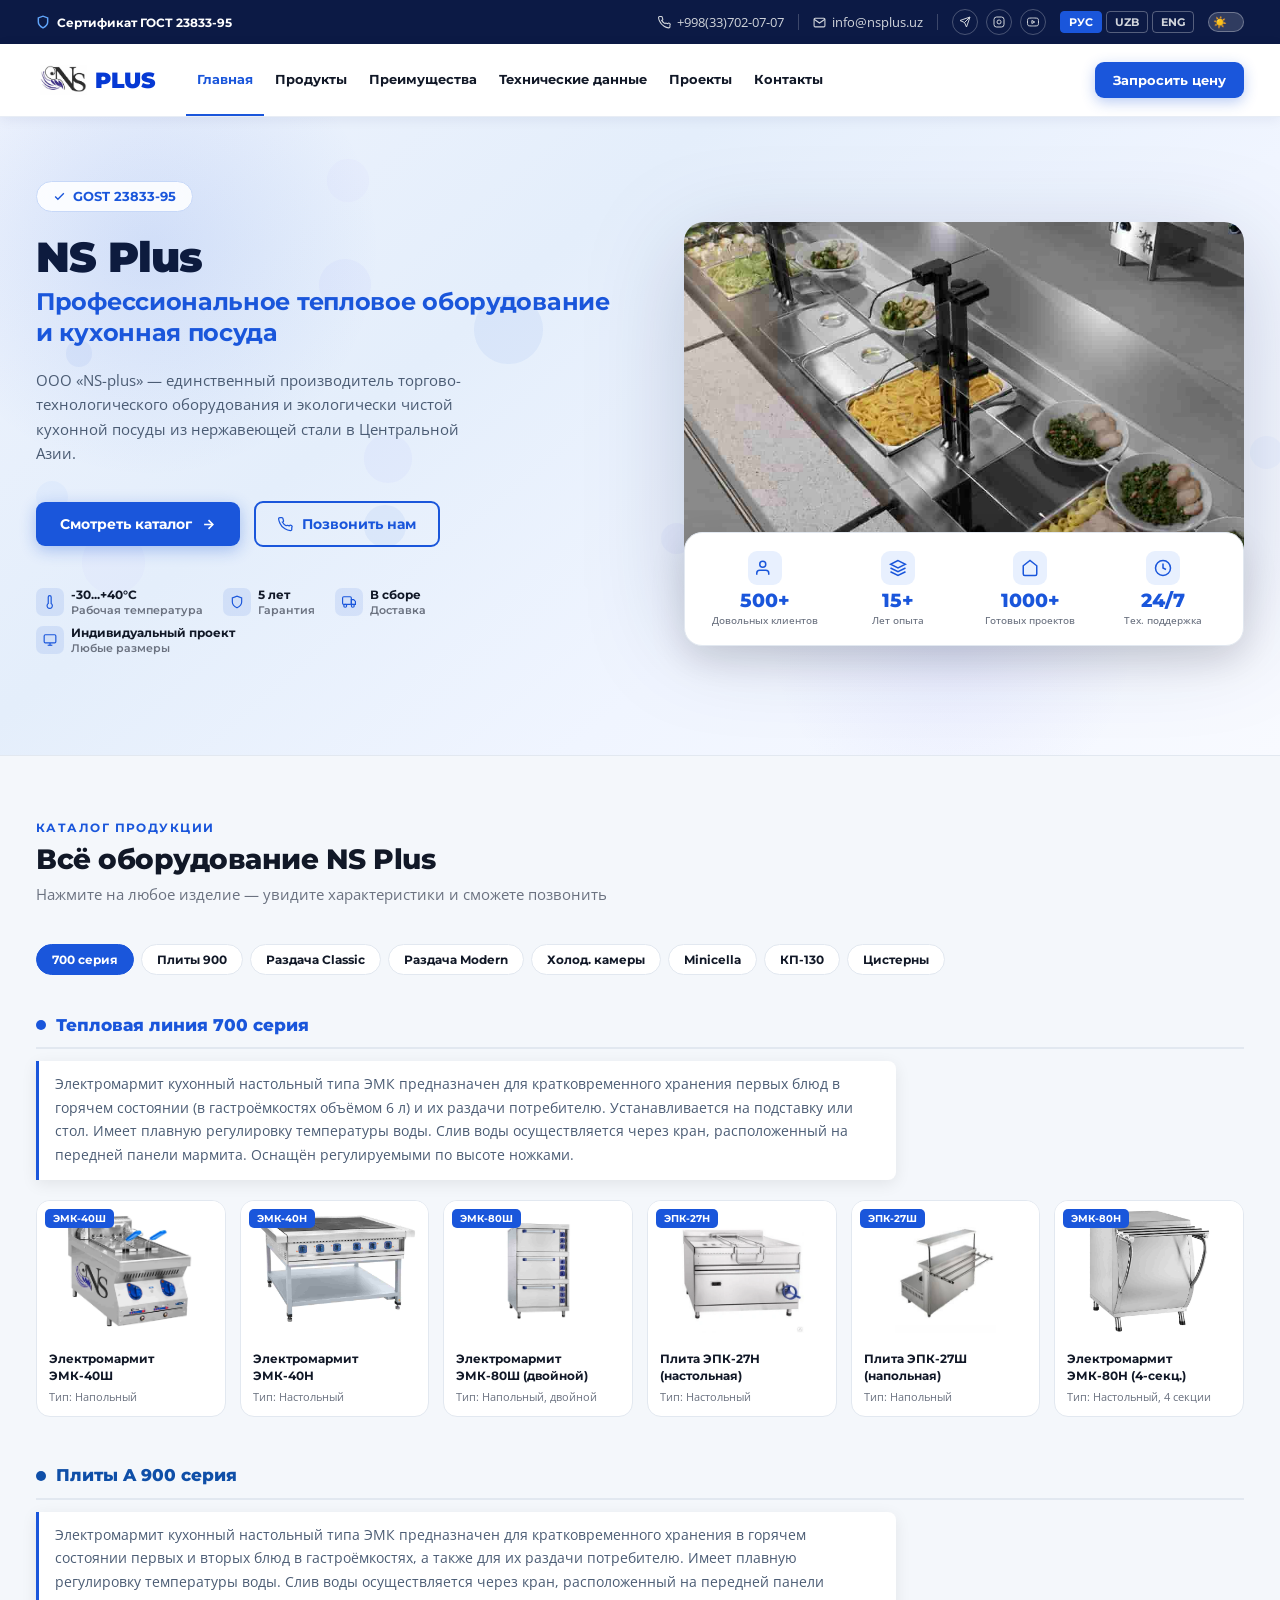
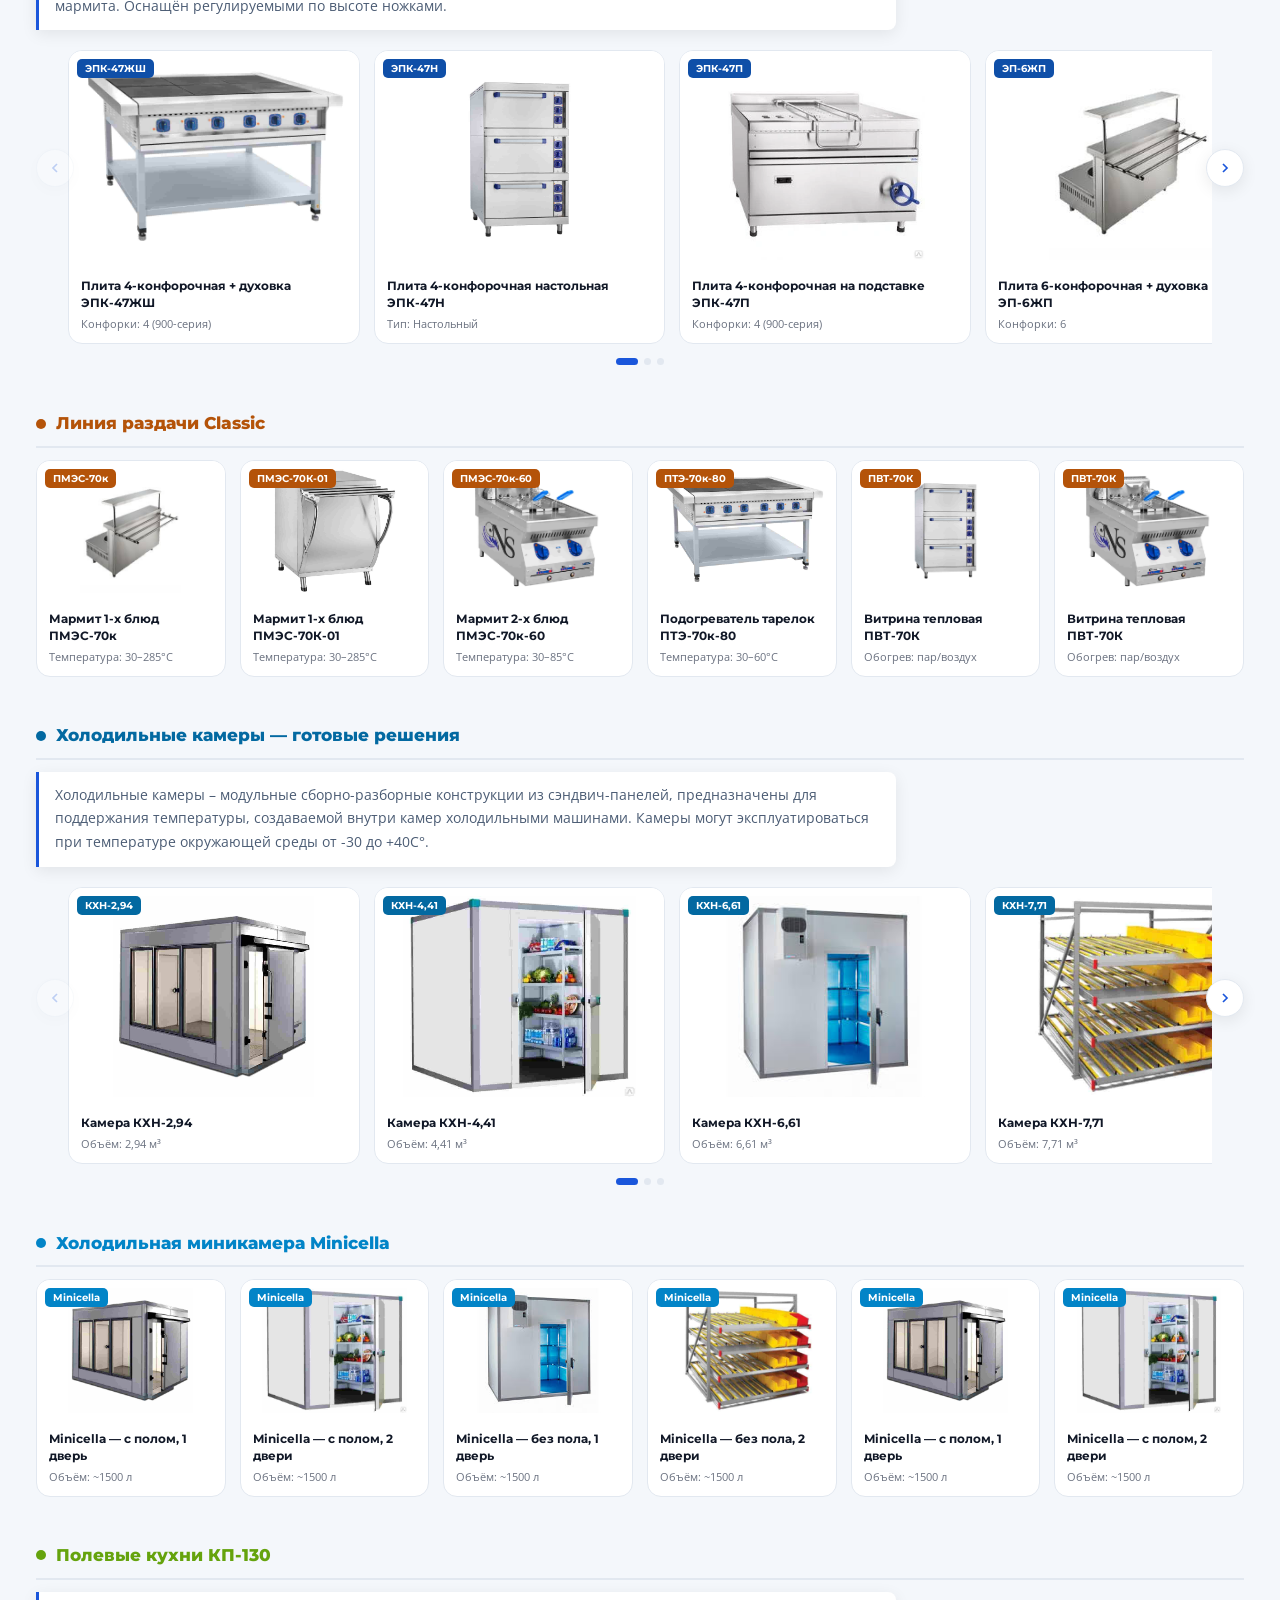
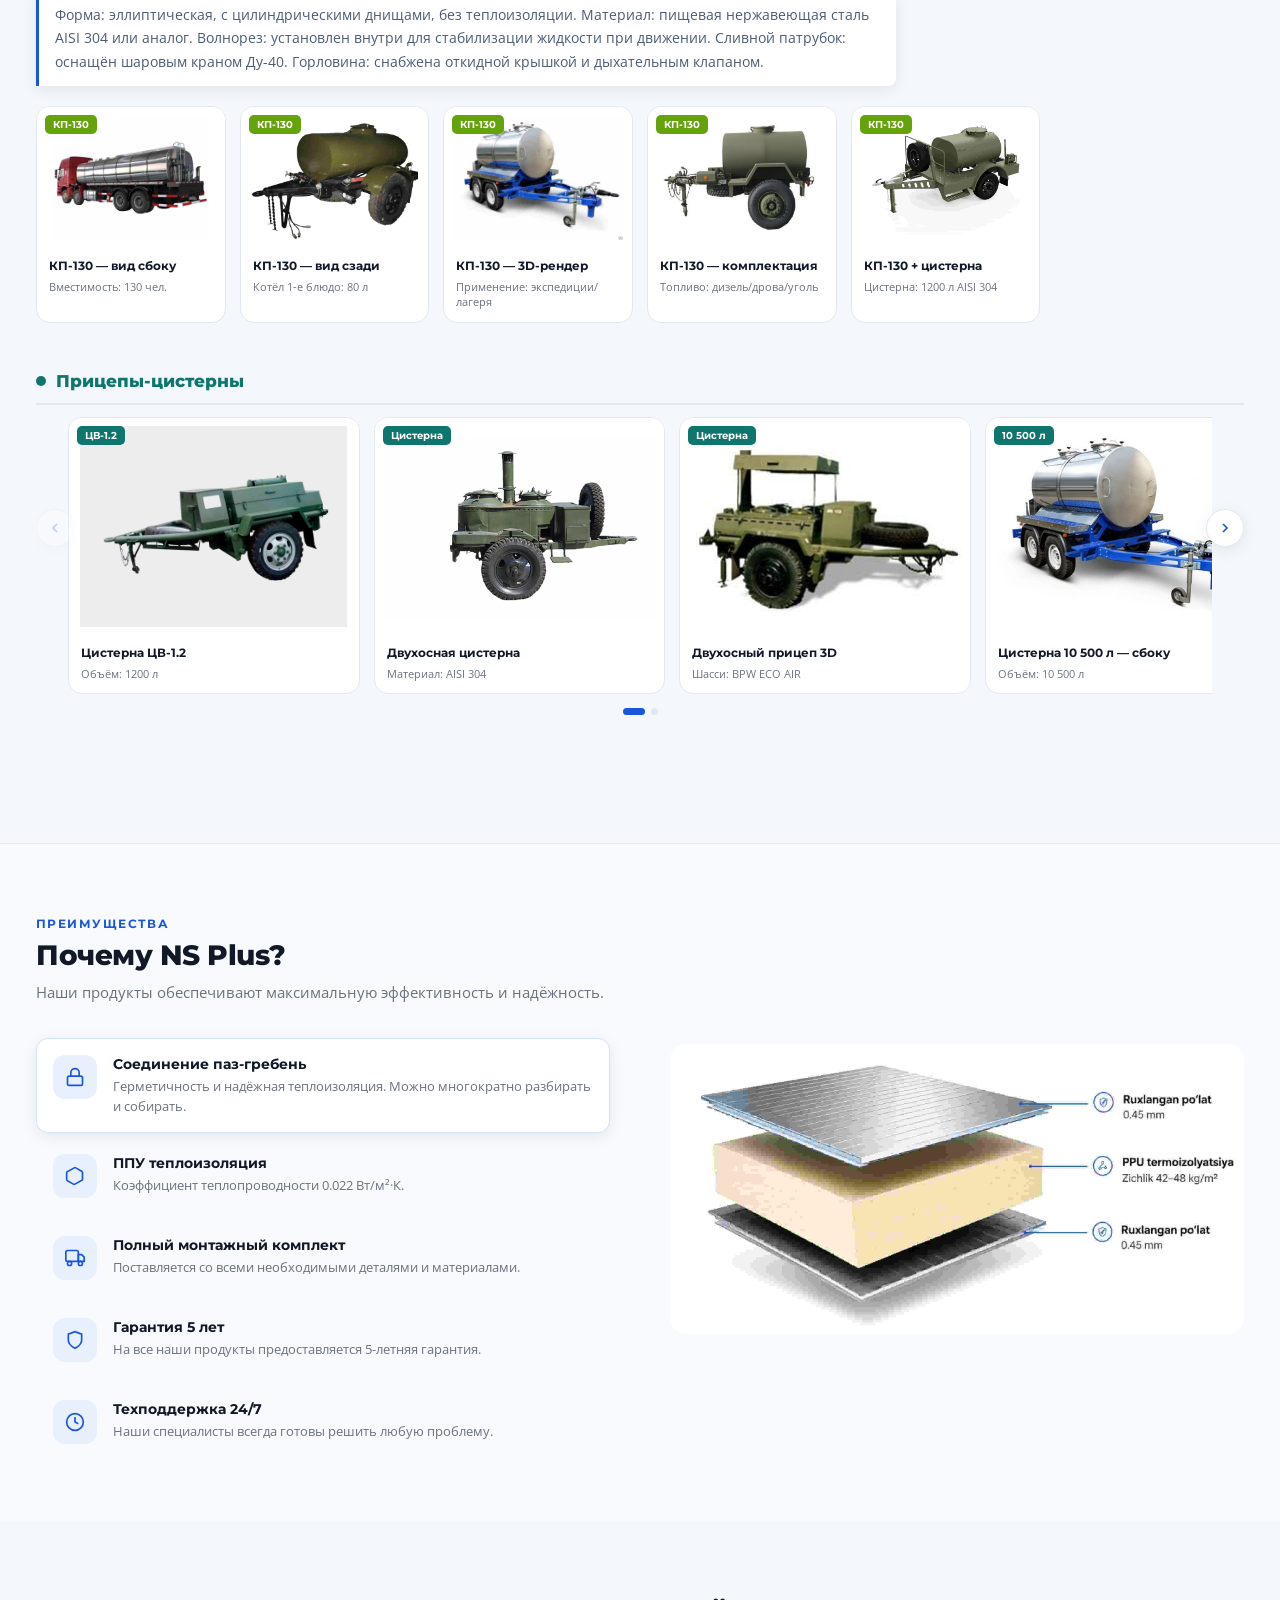
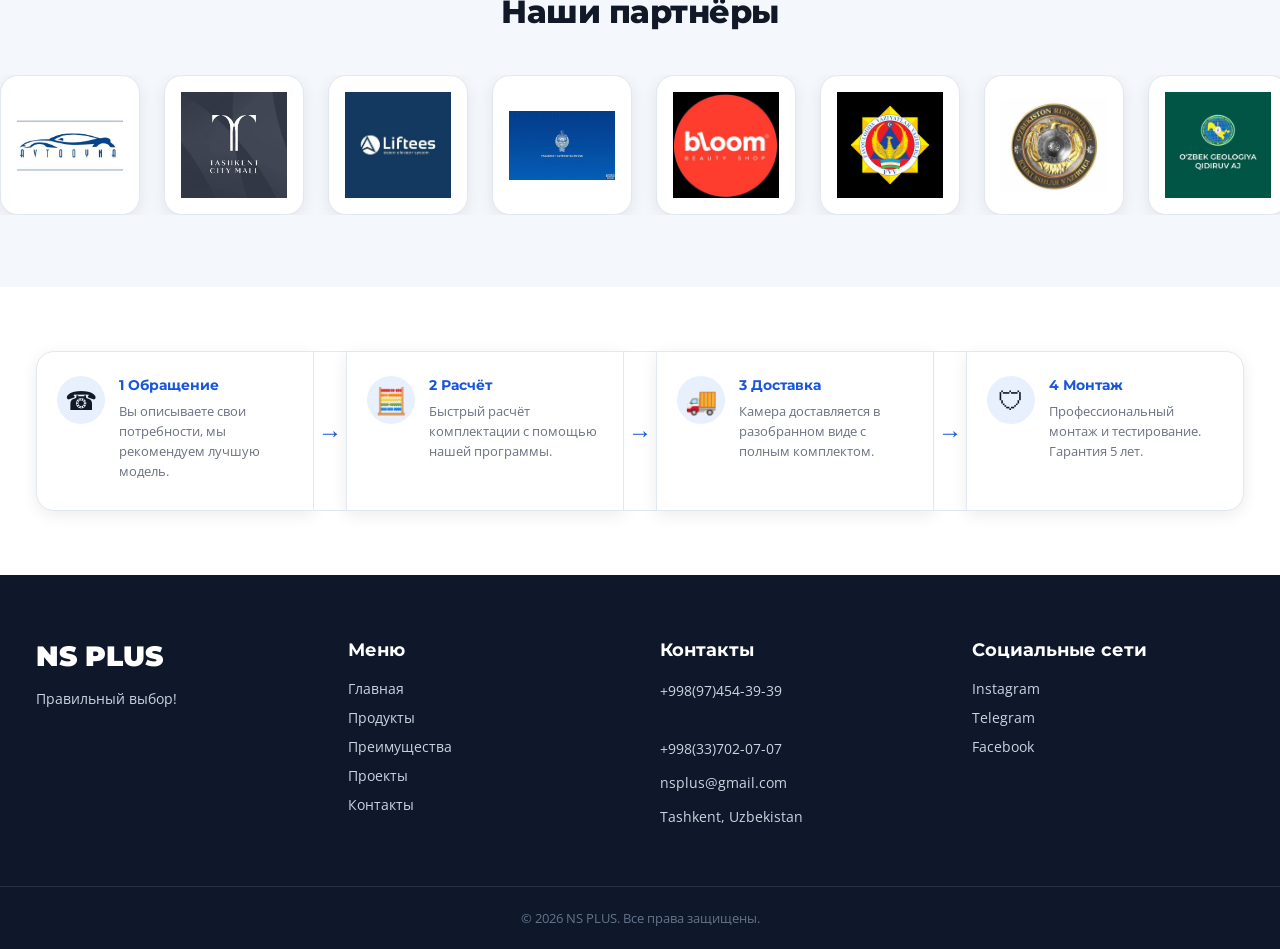
==== commit 8884b4c1: "script js" ====
--- a/index.html
+++ b/index.html
@@ -206,5 +206,5 @@
   </div>
 </div>
 </body>
-    <script src="index.js"></script>
+<script src="index.js"></script>
 </html>
--- a/style.css
+++ b/style.css
@@ -31,13 +31,8 @@
 img{max-width:100%;height:auto;display:block}
 .nslogo{width:55px;height:30px;object-fit:contain}
 
-/* ── SCROLL REVEAL ── */
-.reveal{opacity:0;transform:translateY(32px);transition:opacity .65s cubic-bezier(.4,0,.2,1),transform .65s cubic-bezier(.4,0,.2,1)}
-.reveal.left{transform:translateX(-32px)}
-.reveal.right{transform:translateX(32px)}
-.reveal.scale{transform:scale(.92)}
-.reveal.vis{opacity:1;transform:none}
-.reveal.d1{transition-delay:.1s}.reveal.d2{transition-delay:.2s}.reveal.d3{transition-delay:.3s}.reveal.d4{transition-delay:.4s}.reveal.d5{transition-delay:.5s}
+/* reveal - disabled, elements always visible */
+.reveal{opacity:1;transform:none}
 
 /* ── TOPBAR ── */
 .topbar{background:var(--tb-bg);color:#fff;font-size:13px;padding:9px 0;transition:background .3s}
@@ -164,10 +159,9 @@
 .cc:hover{transform:translateY(-6px) scale(1.01);box-shadow:0 20px 40px rgba(26,86,219,.15);border-color:#93c5fd}
 [data-theme="dark"] .cc:hover{box-shadow:0 20px 40px rgba(0,0,0,.4);border-color:#3b82f6}
 .cimg{position:relative;aspect-ratio:4/3;overflow:hidden;background:var(--card-bg)}
-.cimg img{width:100%;height:100%;object-fit:contain;transition:transform .4s;padding:8px}
-.cc:hover .cimg img{transform:scale(1.07)}
-.clens{position:absolute;inset:0;display:flex;align-items:center;justify-content:center;background:rgba(15,30,70,.55);opacity:0;transition:opacity .25s}
-.cc:hover .clens{opacity:1}
+.cimg img{width:100%;height:100%;object-fit:contain;transition:transform .5s cubic-bezier(.25,.46,.45,.94);padding:8px}
+.cc:hover .cimg img{transform:scale(1.14)}
+.clens{display:none}
 .cbadge{position:absolute;top:8px;left:8px;color:#fff;font-size:10px;font-weight:700;font-family:'Montserrat',sans-serif;padding:3px 8px;border-radius:5px;z-index:2}
 .cbody{padding:10px 12px 12px}
 .cname{font-family:'Montserrat',sans-serif;font-size:12px;font-weight:700;color:var(--tx);line-height:1.4;margin-bottom:4px}
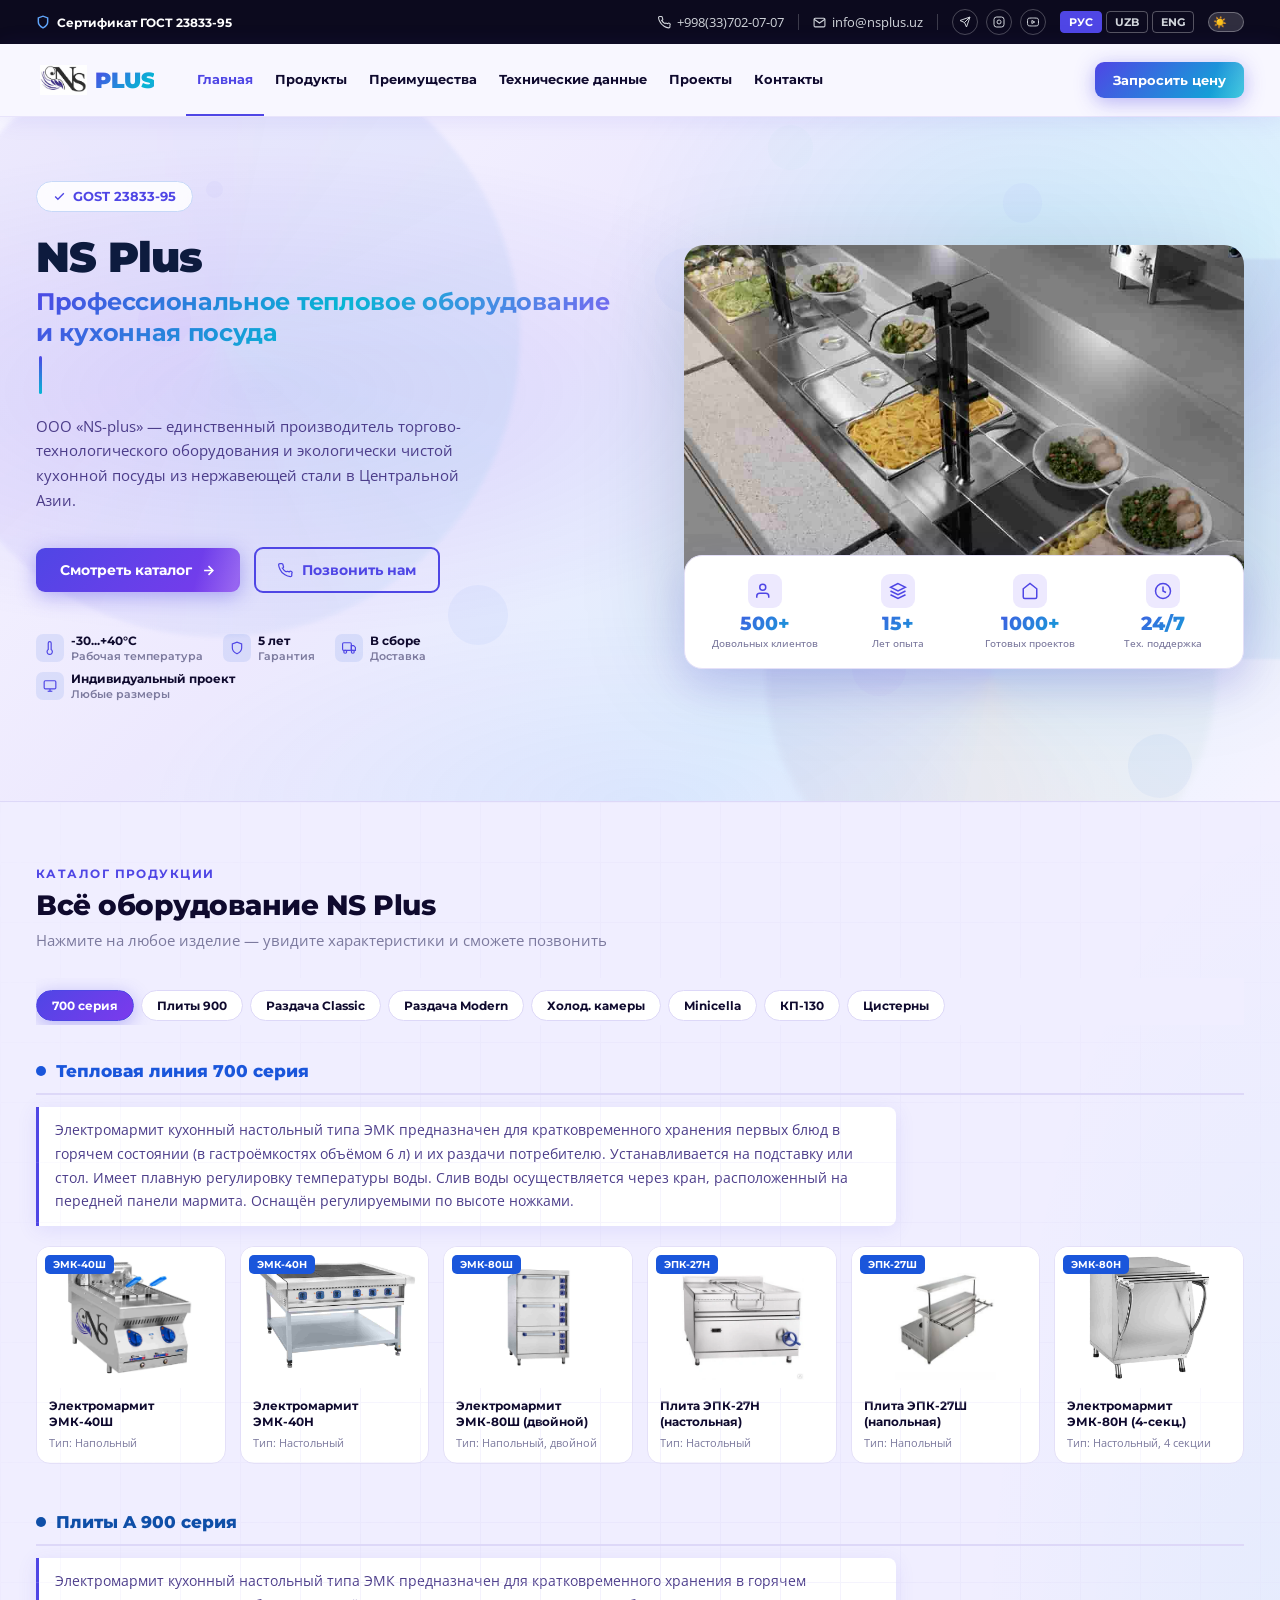
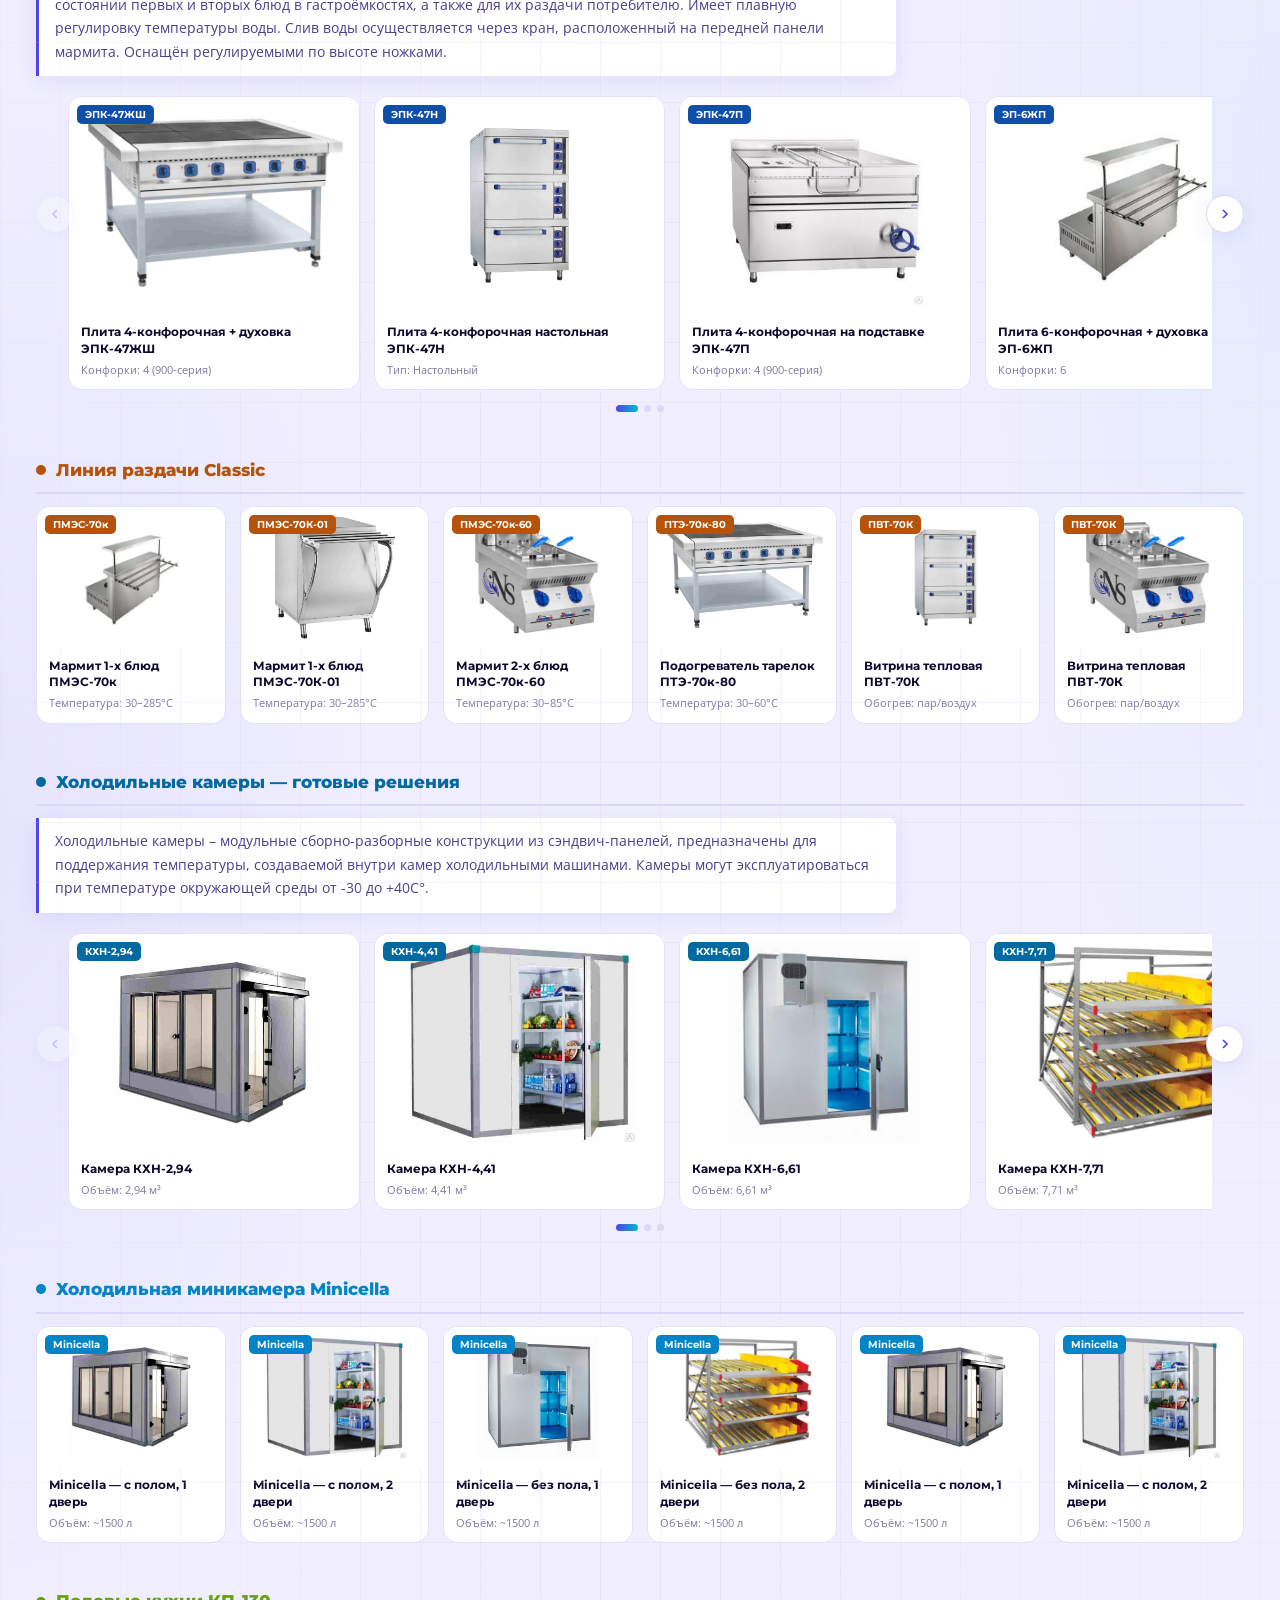
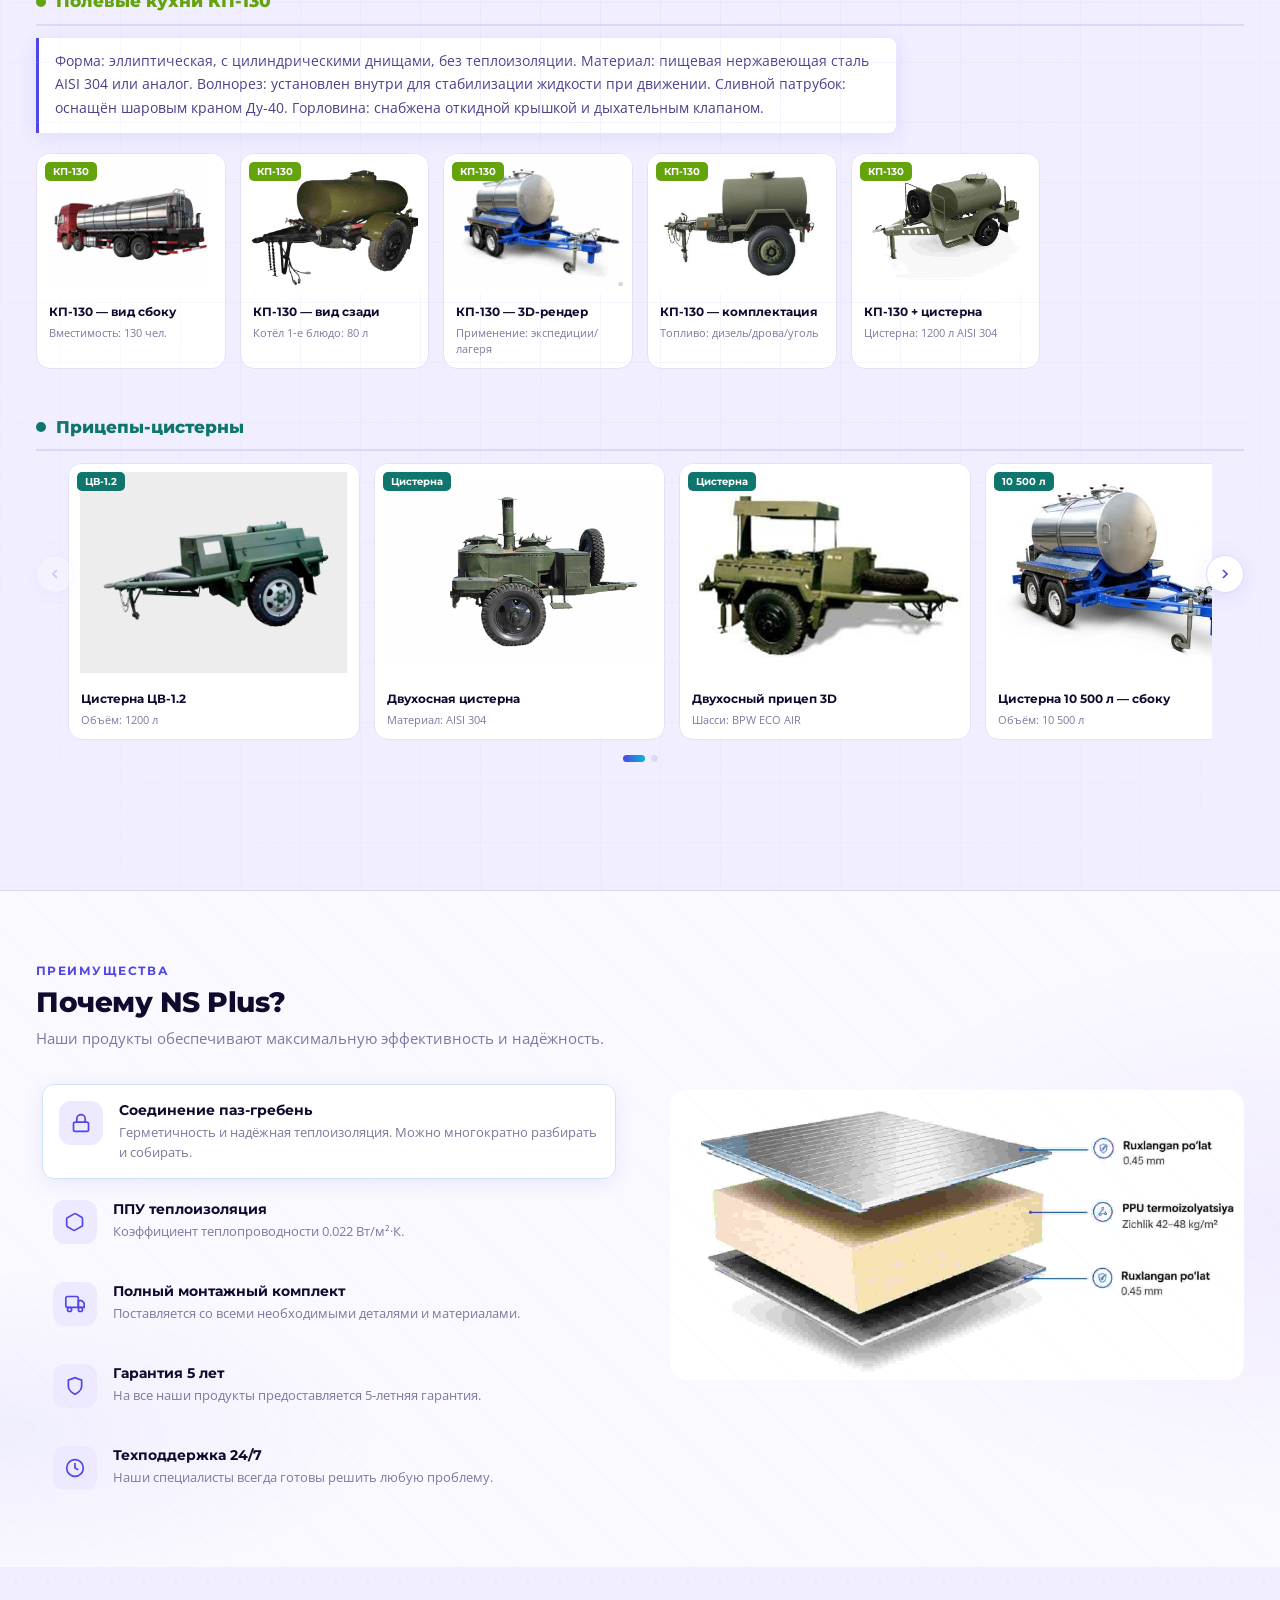
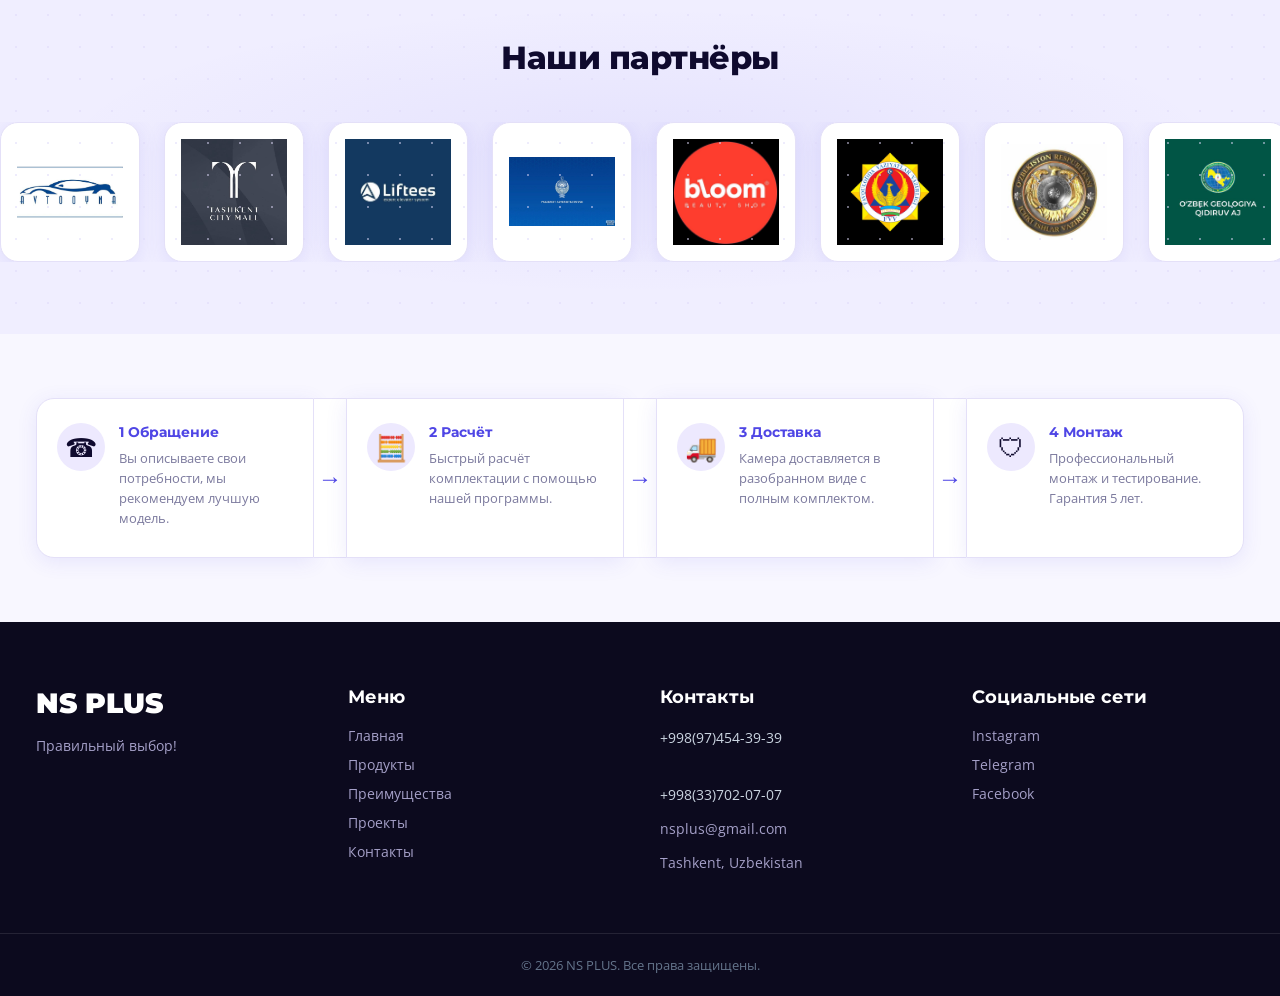
==== commit 83035648: "nsplus" ====
--- a/index.html
+++ b/index.html
@@ -11,6 +11,9 @@
 </head>
 <body>
 
+<!-- SCROLL PROGRESS -->
+<div id="spbar"></div>
+
 <!-- BACK TO TOP -->
 <button class="btt" id="btt" title="Наверх">
   <svg width="18" height="18" viewBox="0 0 24 24" fill="none" stroke="currentColor" stroke-width="2.5"><polyline points="18 15 12 9 6 15"/></svg>
@@ -43,7 +46,7 @@
 
 <!-- NAV -->
 <nav><div class="con"><div class="nav-in">
-  <a href="#" class="logo"><span><img class="nslogo" src="./images/logo.jpg" alt="NS Plus"> PLUS</span></a>
+  <a href="#" class="logo"><span><img class="nslogo" src="./images/logo.jpg" alt="NS Plus"> <span class="logo-grad">PLUS</span></span></a>
   <ul class="nl">
     <li><a href="#" class="act" data-t="nav_home"></a></li>
     <li><a href="#cats" data-t="nav_products"></a></li>
@@ -78,10 +81,12 @@
 <section class="hero">
   <!-- floating particles -->
   <div class="particles" id="particles"></div>
+  <!-- morphing orb -->
+  <div class="morph-orb"></div>
   <div class="con"><div class="hg">
     <div class="hl">
       <div class="cpill"><svg width="13" height="13" viewBox="0 0 24 24" fill="none" stroke="currentColor" stroke-width="2.5"><polyline points="20 6 9 17 4 12"/></svg>GOST 23833-95</div>
-      <h1 class="ht">NS Plus<br><span class="bl" data-t="hero_title_blue"></span></h1>
+      <h1 class="ht">NS Plus<br><span class="bl" data-t="hero_title_blue"></span><span class="typed-cursor"></span></h1>
       <p class="hd" data-t="hero_desc"></p>
       <div class="hbtns">
         <a href="#cats" class="bp"><span data-t="hero_btn1"></span><svg width="15" height="15" viewBox="0 0 24 24" fill="none" stroke="currentColor" stroke-width="2.5"><line x1="5" y1="12" x2="19" y2="12"/><polyline points="12 5 19 12 12 19"/></svg></a>
--- a/style.css
+++ b/style.css
@@ -2,28 +2,33 @@
 
 /* ── DARK / LIGHT THEME ── */
 :root{
-  --b:#1a56db;--bh:#1548c8;--bl:#e8f0fe;
-  --bg:#ffffff;--bg2:#f4f7fb;--bg3:#f8fafd;
-  --tx:#111827;--tx2:#4b5c74;--gr:#6b7280;
-  --border:#e2e8f0;--border2:#e8edf5;
-  --nav-bg:#ffffff;--nav-shadow:0 2px 12px rgba(15,32,87,.07);
-  --card-bg:#ffffff;--card-border:#e2e8f0;
-  --ft-bg:#0f172a;--ft-tx:#cbd5e1;
-  --tb-bg:#0c1a45;
-  --shadow:0 4px 16px rgba(0,0,0,.08);
-  --shadow-lg:0 14px 36px rgba(0,0,0,.12);
+  /* Brand — electric indigo + cyan accent */
+  --b:#4f46e5;--bh:#4338ca;--bl:#ede9fe;
+  --accent:#06b6d4;--accent2:#8b5cf6;--accent3:#f59e0b;
+  /* Light theme */
+  --bg:#f8f7ff;--bg2:#f0eeff;--bg3:#faf9ff;
+  --tx:#0f0a2e;--tx2:#4c3d8a;--gr:#7c7a9e;
+  --border:#ddd8f8;--border2:#e8e4fb;
+  --nav-bg:rgba(248,247,255,.92);--nav-shadow:0 2px 24px rgba(79,70,229,.1);
+  --card-bg:#ffffff;--card-border:#e4e0f8;
+  --ft-bg:#0c0a1e;--ft-tx:#a5a0c8;
+  --tb-bg:#0c0a1e;
+  --shadow:0 4px 20px rgba(79,70,229,.1);
+  --shadow-lg:0 16px 40px rgba(79,70,229,.18);
+  --glow:0 0 40px rgba(79,70,229,.25);
 }
 [data-theme="dark"]{
-  --bg:#0f172a;--bg2:#1e293b;--bg3:#162032;
-  --tx:#f1f5f9;--tx2:#94a3b8;--gr:#64748b;
-  --border:#334155;--border2:#334155;
-  --nav-bg:#0f172a;--nav-shadow:0 2px 12px rgba(0,0,0,.4);
-  --card-bg:#1e293b;--card-border:#334155;
-  --ft-bg:#020617;--ft-tx:#94a3b8;
-  --tb-bg:#020617;
-  --shadow:0 4px 16px rgba(0,0,0,.3);
-  --shadow-lg:0 14px 36px rgba(0,0,0,.4);
-  --bl:#1e3a5f;
+  --bg:#07061a;--bg2:#0e0c26;--bg3:#110f2a;
+  --tx:#eeeaff;--tx2:#a09cc8;--gr:#6b6890;
+  --border:#2a2650;--border2:#211e42;
+  --nav-bg:rgba(7,6,26,.92);--nav-shadow:0 2px 24px rgba(0,0,0,.5);
+  --card-bg:#0e0c26;--card-border:#2a2650;
+  --ft-bg:#040310;--ft-tx:#6b6890;
+  --tb-bg:#040310;
+  --shadow:0 4px 20px rgba(0,0,0,.4);
+  --shadow-lg:0 16px 40px rgba(0,0,0,.6);
+  --glow:0 0 60px rgba(79,70,229,.3);
+  --bl:#1e1a45;
 }
 
 html{scroll-behavior:smooth}
@@ -68,8 +73,8 @@
 .nl li a{text-decoration:none;color:var(--tx);font-size:13px;font-weight:700;font-family:'Montserrat',sans-serif;padding:0 11px;height:72px;display:flex;align-items:center;border-bottom:2.5px solid transparent;transition:color .2s,border-color .2s;white-space:nowrap}
 .nl li a:hover,.nl li a.act{color:var(--b)}
 .nl li a.act{border-bottom-color:var(--b)}
-.btn-cta{margin-left:12px;background:var(--b);color:#fff;padding:10px 18px;border-radius:9px;font-size:13px;font-weight:700;font-family:'Montserrat',sans-serif;display:inline-flex;align-items:center;text-decoration:none;transition:background .2s,transform .15s;box-shadow:0 4px 14px rgba(26,86,219,.3);white-space:nowrap;flex-shrink:0}
-.btn-cta:hover{background:var(--bh);transform:translateY(-1px)}
+.btn-cta{margin-left:12px;background:linear-gradient(135deg,#4f46e5,#06b6d4);color:#fff;padding:10px 18px;border-radius:9px;font-size:13px;font-weight:700;font-family:'Montserrat',sans-serif;display:inline-flex;align-items:center;text-decoration:none;transition:all .25s;box-shadow:0 4px 20px rgba(79,70,229,.4);white-space:nowrap;flex-shrink:0;animation:neonPulse 3s ease-in-out infinite}
+.btn-cta:hover{background:linear-gradient(135deg,#4338ca,#0891b2);transform:translateY(-1px);box-shadow:0 8px 28px rgba(79,70,229,.55)}
 .nrg{display:flex;align-items:center;gap:8px;margin-left:auto}
 .btn-tel{display:none;align-items:center;gap:7px;background:#16a34a;color:#fff;padding:9px 14px;border-radius:9px;font-size:13px;font-weight:700;font-family:'Montserrat',sans-serif;text-decoration:none;transition:background .2s;flex-shrink:0}
 .btn-tel:hover{background:#15803d}
@@ -89,10 +94,23 @@
 .mm .mcta{margin:4px 24px!important;background:var(--b)!important;color:#fff!important;border-radius:9px!important;padding:13px 20px!important;text-align:center;border-left:none!important}
 
 /* ── HERO ── */
-.hero{background:linear-gradient(140deg,#eef3fd,#e4eefb 35%,#f0f5ff 65%,#f8faff);min-height:580px;position:relative;overflow:hidden;transition:background .3s}
-[data-theme="dark"] .hero{background:linear-gradient(140deg,#0f172a,#1e293b 40%,#162032 70%,#0f172a)}
-.hero::before{content:'';position:absolute;top:-120px;left:-100px;width:500px;height:500px;background:radial-gradient(circle,rgba(26,86,219,.12),transparent 65%);pointer-events:none;animation:pulse 6s ease-in-out infinite}
-.hero::after{content:'';position:absolute;bottom:-80px;right:10%;width:400px;height:400px;background:radial-gradient(circle,rgba(99,102,241,.08),transparent 65%);pointer-events:none;animation:pulse 8s ease-in-out infinite reverse}
+.hero{
+  background:
+    radial-gradient(ellipse 80% 60% at 20% 40%,rgba(79,70,229,.13) 0%,transparent 60%),
+    radial-gradient(ellipse 60% 80% at 80% 20%,rgba(6,182,212,.1) 0%,transparent 55%),
+    radial-gradient(ellipse 70% 50% at 50% 100%,rgba(139,92,246,.08) 0%,transparent 55%),
+    linear-gradient(135deg,#f8f7ff 0%,#ede9fe 40%,#e0f2fe 70%,#f5f3ff 100%);
+  min-height:580px;position:relative;overflow:hidden;transition:background .4s
+}
+[data-theme="dark"] .hero{
+  background:
+    radial-gradient(ellipse 80% 60% at 20% 40%,rgba(79,70,229,.25) 0%,transparent 60%),
+    radial-gradient(ellipse 60% 80% at 80% 20%,rgba(6,182,212,.15) 0%,transparent 55%),
+    radial-gradient(ellipse 70% 50% at 50% 100%,rgba(139,92,246,.12) 0%,transparent 55%),
+    linear-gradient(135deg,#07061a 0%,#0e0c26 40%,#0c1830 70%,#0e0c26 100%);
+}
+.hero::before{content:'';position:absolute;top:-80px;left:-80px;width:600px;height:600px;background:conic-gradient(from 0deg,rgba(79,70,229,.08),rgba(6,182,212,.06),rgba(139,92,246,.08),rgba(79,70,229,.08));border-radius:50%;pointer-events:none;animation:spin 20s linear infinite;filter:blur(2px)}
+.hero::after{content:'';position:absolute;bottom:-100px;right:5%;width:450px;height:450px;background:conic-gradient(from 180deg,rgba(245,158,11,.06),rgba(79,70,229,.08),rgba(6,182,212,.06),rgba(245,158,11,.06));border-radius:50%;pointer-events:none;animation:spin 28s linear infinite reverse;filter:blur(3px)}
 
 /* Floating particles */
 .particles{position:absolute;inset:0;pointer-events:none;overflow:hidden}
@@ -104,13 +122,13 @@
 [data-theme="dark"] .cpill{background:rgba(30,58,95,.8);border-color:#1e4080}
 .ht{font-family:'Montserrat',sans-serif;font-size:42px;font-weight:900;line-height:1.1;color:#0d1b3e;margin-bottom:20px;letter-spacing:-1px;animation:fu .6s .1s both}
 [data-theme="dark"] .ht{color:#f1f5f9}
-.ht .bl{color:var(--b);display:block;font-size:24px;font-weight:700;letter-spacing:-.3px;margin-top:6px;line-height:1.3}
+.ht .bl{background:linear-gradient(135deg,#4f46e5,#06b6d4,#8b5cf6);-webkit-background-clip:text;-webkit-text-fill-color:transparent;background-clip:text;display:block;font-size:24px;font-weight:700;letter-spacing:-.3px;margin-top:6px;line-height:1.3}
 .hd{color:var(--tx2);font-size:14.5px;line-height:1.7;margin-bottom:34px;max-width:460px;animation:fu .6s .2s both}
 .hbtns{display:flex;gap:14px;align-items:center;margin-bottom:40px;animation:fu .6s .3s both;flex-wrap:wrap}
-.bp{background:var(--b);color:#fff;padding:13px 24px;border-radius:9px;font-size:14px;font-weight:700;font-family:'Montserrat',sans-serif;display:inline-flex;align-items:center;gap:9px;text-decoration:none;transition:background .2s,transform .15s,box-shadow .2s;box-shadow:0 4px 16px rgba(26,86,219,.32)}
-.bp:hover{background:var(--bh);transform:translateY(-2px);box-shadow:0 8px 24px rgba(26,86,219,.45)}
+.bp{background:linear-gradient(135deg,#4f46e5,#7c3aed);color:#fff;padding:13px 24px;border-radius:9px;font-size:14px;font-weight:700;font-family:'Montserrat',sans-serif;display:inline-flex;align-items:center;gap:9px;text-decoration:none;transition:background .2s,transform .15s,box-shadow .2s;box-shadow:0 4px 20px rgba(79,70,229,.4)}
+.bp:hover{background:linear-gradient(135deg,#4338ca,#6d28d9);transform:translateY(-3px) scale(1.02);box-shadow:0 12px 32px rgba(79,70,229,.55)}
 .bs{background:transparent;color:var(--b);border:2px solid var(--b);padding:12px 22px;border-radius:9px;font-size:14px;font-weight:700;font-family:'Montserrat',sans-serif;display:inline-flex;align-items:center;gap:9px;text-decoration:none;transition:all .2s}
-.bs:hover{background:var(--b);color:#fff;transform:translateY(-2px)}
+.bs:hover{background:var(--b);color:#fff;transform:translateY(-3px) scale(1.02);box-shadow:0 8px 24px rgba(79,70,229,.35)}
 .hfeats{display:flex;gap:8px 20px;flex-wrap:wrap;animation:fu .6s .4s both}
 .fi{display:flex;align-items:center;gap:7px;font-size:12.5px;color:var(--tx);font-weight:600;font-family:'Montserrat',sans-serif}
 .fic{width:28px;height:28px;background:rgba(26,86,219,.1);border-radius:7px;display:flex;align-items:center;justify-content:center;flex-shrink:0}
@@ -123,10 +141,10 @@
 .si2{text-align:center}
 .sic{width:34px;height:34px;background:var(--bl);border-radius:9px;display:flex;align-items:center;justify-content:center;margin:0 auto 6px}
 .sic svg{color:var(--b)}
-.sn{font-family:'Montserrat',sans-serif;font-size:19px;font-weight:800;color:var(--b);line-height:1;margin-bottom:4px}
+.sn{font-family:'Montserrat',sans-serif;font-size:19px;font-weight:800;background:linear-gradient(135deg,#4f46e5,#06b6d4);-webkit-background-clip:text;-webkit-text-fill-color:transparent;background-clip:text;line-height:1;margin-bottom:4px}
 .sl{font-size:10px;color:var(--gr);font-weight:500;line-height:1.3}
 .hbadge{position:absolute;top:18px;left:18px;background:var(--card-bg);border-radius:14px;padding:11px 15px;box-shadow:var(--shadow);display:flex;align-items:center;gap:10px;animation:fl 3s ease-in-out infinite;border:1px solid var(--card-border)}
-.hbi{width:36px;height:36px;background:linear-gradient(135deg,#1a56db,#3b82f6);border-radius:10px;display:flex;align-items:center;justify-content:center}
+.hbi{width:36px;height:36px;background:linear-gradient(135deg,#4f46e5,#06b6d4);border-radius:10px;display:flex;align-items:center;justify-content:center}
 .hbi svg{color:#fff}
 .hbt strong{display:block;font-size:13px;font-weight:800;font-family:'Montserrat',sans-serif;color:var(--tx)}
 .hbt span{font-size:11px;color:var(--gr)}
@@ -134,8 +152,47 @@
 /* ── COUNTER ── */
 .sn[data-count]{transition:all .1s}
 
-/* ── CATALOG ── */
-.cats{background:var(--bg2);padding:64px 0 80px;border-top:1px solid var(--border);transition:background .3s}
+/* ── SECTION BACKGROUNDS ── */
+.cats{
+  background:
+    radial-gradient(ellipse 50% 40% at 0% 50%,rgba(79,70,229,.06) 0%,transparent 60%),
+    radial-gradient(ellipse 40% 50% at 100% 30%,rgba(6,182,212,.05) 0%,transparent 60%),
+    var(--bg2);
+  padding:64px 0 80px;border-top:1px solid var(--border);transition:background .4s;
+  position:relative;overflow:hidden
+}
+.cats::before{
+  content:'';position:absolute;inset:0;pointer-events:none;
+  background-image:linear-gradient(var(--border) 1px,transparent 1px),linear-gradient(90deg,var(--border) 1px,transparent 1px);
+  background-size:60px 60px;opacity:.35;
+  mask-image:radial-gradient(ellipse 80% 80% at 50% 50%,black 30%,transparent 100%)
+}
+
+.adv{
+  background:
+    radial-gradient(ellipse 60% 70% at 100% 50%,rgba(139,92,246,.08) 0%,transparent 60%),
+    radial-gradient(ellipse 50% 40% at 0% 80%,rgba(79,70,229,.06) 0%,transparent 60%),
+    var(--bg3);
+  padding:72px 0 60px;border-top:1px solid var(--border);transition:background .4s;
+  position:relative;overflow:hidden
+}
+.adv::before{
+  content:'';position:absolute;inset:0;pointer-events:none;
+  background:repeating-linear-gradient(45deg,transparent,transparent 40px,rgba(79,70,229,.025) 40px,rgba(79,70,229,.025) 41px);
+}
+
+.prt{
+  overflow:hidden;padding:72px 0;
+  background:
+    radial-gradient(ellipse 70% 60% at 50% 50%,rgba(79,70,229,.07) 0%,transparent 65%),
+    var(--bg2);
+  transition:background .4s;position:relative
+}
+.prt::before{
+  content:'';position:absolute;inset:0;pointer-events:none;
+  background-image:radial-gradient(circle,var(--border) 1px,transparent 1px);
+  background-size:32px 32px;opacity:.5
+}
 .ach{margin-bottom:28px}
 .slbl{display:block;font-family:'Montserrat',sans-serif;font-size:12px;font-weight:700;color:var(--b);letter-spacing:.12em;margin-bottom:8px}
 .stit{font-family:'Montserrat',sans-serif;font-size:28px;font-weight:800;color:var(--tx);line-height:1.2;letter-spacing:-.5px}
@@ -178,7 +235,7 @@
 .sbp{left:0}.sbn{right:0}
 .sdots{display:flex;justify-content:center;gap:6px;margin-top:14px}
 .sdot{width:7px;height:7px;border-radius:50%;background:var(--border);cursor:pointer;transition:all .25s;border:none;padding:0}
-.sdot.on{background:var(--b);width:22px;border-radius:4px}
+.sdot.on{background:linear-gradient(90deg,#4f46e5,#06b6d4);width:22px;border-radius:4px}
 
 /* ── LIGHTBOX ── */
 #lb{display:none;position:fixed;inset:0;background:rgba(5,10,30,.82);z-index:9999;align-items:center;justify-content:center;padding:16px;backdrop-filter:blur(8px)}
@@ -195,11 +252,10 @@
 .lbif p{font-size:13px;color:var(--tx2);line-height:1.65}
 #lbsp{list-style:none;padding:0;margin:0;display:flex;flex-direction:column;gap:5px;flex:1}
 #lbsp li{font-size:12.5px;color:var(--tx);padding:7px 11px;background:var(--bg2);border-radius:8px;border-left:3px solid var(--b);line-height:1.4;transition:background .3s}
-.lbcall{display:flex;align-items:center;justify-content:center;gap:9px;background:#16a34a;color:#fff;text-decoration:none;padding:13px 20px;border-radius:11px;font-size:13px;font-weight:700;font-family:'Montserrat',sans-serif;transition:background .2s,transform .15s;margin-top:auto;flex-shrink:0}
+.lbcall{display:flex;align-items:center;justify-content:center;gap:9px;background:linear-gradient(135deg,#16a34a,#059669);color:#fff;text-decoration:none;padding:13px 20px;border-radius:11px;font-size:13px;font-weight:700;font-family:'Montserrat',sans-serif;transition:background .2s,transform .15s;margin-top:auto;flex-shrink:0}
 .lbcall:hover{background:#15803d;transform:translateY(-1px)}
 
-/* ── ADVANTAGES ── */
-.adv{background:var(--bg3);padding:72px 0 60px;border-top:1px solid var(--border);transition:background .3s}
+/* ── ADV inline kept above ── */
 .advg{display:grid;grid-template-columns:1fr 1fr;gap:60px;align-items:center}
 .advl{display:flex;flex-direction:column;gap:4px}
 .advi{display:flex;align-items:flex-start;gap:16px;padding:16px;border-radius:12px;border:1.5px solid transparent;transition:all .2s;cursor:pointer}
@@ -211,8 +267,7 @@
 .advi p{font-size:13px;color:var(--gr);line-height:1.5;margin:0}
 .pdiag{width:100%;max-width:600px;border-radius:16px}
 
-/* ── PARTNERS ── */
-.prt{overflow:hidden;padding:72px 0;background:var(--bg2);transition:background .3s}
+/* ── PARTNERS inline kept above ── */
 .prt .stit{text-align:center;font-size:32px;margin-bottom:44px;font-weight:800}
 .sldr{width:100%;overflow:hidden}
 .strack{display:flex;align-items:center;gap:24px;width:max-content;animation:sc 35s linear infinite}
@@ -244,18 +299,106 @@
 .ftbot{border-top:1px solid rgba(255,255,255,.1);text-align:center;padding:22px 10px;color:#64748b;font-size:13px}
 
 /* ── BACK TO TOP ── */
-.btt{position:fixed;bottom:24px;right:24px;width:44px;height:44px;border-radius:50%;background:var(--b);color:#fff;border:none;cursor:pointer;display:flex;align-items:center;justify-content:center;box-shadow:0 4px 16px rgba(26,86,219,.4);opacity:0;transform:translateY(16px);transition:all .3s;z-index:500}
+.btt{position:fixed;bottom:24px;right:24px;width:44px;height:44px;border-radius:50%;background:linear-gradient(135deg,#4f46e5,#7c3aed);color:#fff;border:none;cursor:pointer;display:flex;align-items:center;justify-content:center;box-shadow:0 4px 16px rgba(26,86,219,.4);opacity:0;transform:translateY(16px);transition:all .3s;z-index:500}
 .btt.show{opacity:1;transform:translateY(0)}
 .btt:hover{background:var(--bh);transform:translateY(-2px);box-shadow:0 8px 24px rgba(26,86,219,.5)}
 
-/* ── ANIMATIONS ── */
 @keyframes fu{from{opacity:0;transform:translateY(22px)}to{opacity:1;transform:translateY(0)}}
 @keyframes fr{from{opacity:0;transform:translateX(28px)}to{opacity:1;transform:translateX(0)}}
 @keyframes fl{0%,100%{transform:translateY(0)}50%{transform:translateY(-8px)}}
 @keyframes fl2{0%,100%{transform:translate(0,0) scale(1)}33%{transform:translate(20px,-15px) scale(1.1)}66%{transform:translate(-10px,20px) scale(.9)}}
 @keyframes pulse{0%,100%{transform:scale(1);opacity:.6}50%{transform:scale(1.15);opacity:1}}
+@keyframes spin{from{transform:rotate(0deg)}to{transform:rotate(360deg)}}
 @keyframes sc{0%{transform:translateX(0)}100%{transform:translateX(-50%)}}
 @keyframes lp{from{opacity:0;transform:scale(.9) translateY(24px)}to{opacity:1;transform:scale(1) translateY(0)}}
+@keyframes ripple{to{transform:scale(4);opacity:0}}
+@keyframes shimmer{0%{background-position:-200% center}100%{background-position:200% center}}
+@keyframes borderGlow{0%,100%{box-shadow:0 0 0 0 rgba(79,70,229,0)}50%{box-shadow:0 0 0 5px rgba(79,70,229,.15)}}
+@keyframes slideInLeft{from{opacity:0;transform:translateX(-48px)}to{opacity:1;transform:translateX(0)}}
+@keyframes slideInRight{from{opacity:0;transform:translateX(48px)}to{opacity:1;transform:translateX(0)}}
+@keyframes slideInUp{from{opacity:0;transform:translateY(48px)}to{opacity:1;transform:translateY(0)}}
+@keyframes popIn{0%{opacity:0;transform:scale(.7) translateY(20px)}70%{transform:scale(1.05) translateY(-4px)}100%{opacity:1;transform:scale(1) translateY(0)}}
+@keyframes gradShift{0%,100%{background-position:0% 50%}50%{background-position:100% 50%}}
+@keyframes typeIn{from{opacity:0;transform:translateY(8px)}to{opacity:1;transform:translateY(0)}}
+@keyframes wiggle{0%,100%{transform:rotate(0)}20%{transform:rotate(-5deg)}40%{transform:rotate(5deg)}60%{transform:rotate(-3deg)}80%{transform:rotate(3deg)}}
+@keyframes cardEntrance{from{opacity:0;transform:translateY(30px) scale(.95)}to{opacity:1;transform:translateY(0) scale(1)}}
+@keyframes numberPop{0%{transform:scale(1)}50%{transform:scale(1.22)}100%{transform:scale(1)}}
+@keyframes glowPulse{0%,100%{text-shadow:0 0 0 transparent}50%{text-shadow:0 0 24px rgba(79,70,229,.7)}}
+@keyframes morphBg{0%,100%{border-radius:60% 40% 55% 45%/45% 55% 45% 55%}33%{border-radius:40% 60% 35% 65%/60% 40% 60% 40%}66%{border-radius:55% 45% 65% 35%/35% 65% 35% 65%}}
+@keyframes floatBg{0%,100%{transform:translateY(0) scale(1)}50%{transform:translateY(-20px) scale(1.05)}}
+@keyframes neonPulse{0%,100%{box-shadow:0 0 8px rgba(79,70,229,.4),0 0 20px rgba(79,70,229,.2)}50%{box-shadow:0 0 16px rgba(79,70,229,.7),0 0 40px rgba(79,70,229,.35)}}
+@keyframes typedBlink{0%,100%{opacity:1}50%{opacity:0}}
+
+/* ── PREMIUM BUTTON STYLES ── */
+/* Ripple effect wrapper */
+.bp,.bs,.btn-cta,.lbcall{position:relative;overflow:hidden}
+.ripple-wave{position:absolute;border-radius:50%;background:rgba(255,255,255,.35);transform:scale(0);animation:ripple .55s linear;pointer-events:none}
+[data-theme="dark"] .bs .ripple-wave{background:rgba(26,86,219,.3)}
+
+/* Shimmer on primary buttons */
+.bp::before,.btn-cta::before,.lbcall::before{
+  content:'';position:absolute;inset:0;
+  background:linear-gradient(105deg,transparent 40%,rgba(255,255,255,.22) 50%,transparent 60%);
+  background-size:200% 100%;background-position:200% center;
+  transition:background-position .4s ease;pointer-events:none;border-radius:inherit
+}
+.bp:hover::before,.btn-cta:hover::before,.lbcall:hover::before{background-position:-200% center}
+
+/* Magnetic lift on CTA */
+.bp:hover{transform:translateY(-3px) scale(1.02);box-shadow:0 12px 28px rgba(26,86,219,.42)}
+.bs:hover{transform:translateY(-3px) scale(1.02)}
+.btn-tel:hover{transform:translateY(-2px);box-shadow:0 8px 20px rgba(22,163,74,.4)}
+
+/* Tab active glow */
+.ctab.on{background:linear-gradient(135deg,#4f46e5,#7c3aed);box-shadow:0 4px 18px rgba(79,70,229,.35);animation:neonPulse 3s ease-in-out infinite}
+
+/* ── CARD PREMIUM ── */
+.cc{transition:transform .3s cubic-bezier(.34,1.3,.64,1),box-shadow .3s,border-color .3s,background .3s}
+.cc:hover{transform:translateY(-8px) scale(1.025);box-shadow:0 24px 48px rgba(79,70,229,.2),0 0 0 1px rgba(79,70,229,.15)}
+[data-theme="dark"] .cc:hover{box-shadow:0 24px 48px rgba(0,0,0,.5),0 0 30px rgba(79,70,229,.25)}
+
+/* Card shine overlay on hover */
+.cc::after{content:'';position:absolute;inset:0;background:linear-gradient(135deg,rgba(255,255,255,0) 0%,rgba(255,255,255,.06) 50%,rgba(255,255,255,0) 100%);opacity:0;transition:opacity .3s;pointer-events:none;border-radius:inherit}
+.cc:hover::after{opacity:1}
+
+/* ── HERO BADGE extra glow ── */
+.hbadge{box-shadow:var(--shadow),0 0 20px rgba(79,70,229,.15);animation:fl 3s ease-in-out infinite}
+
+/* ── STAT ITEMS pop on hover ── */
+.si2{transition:transform .2s cubic-bezier(.34,1.3,.64,1)}
+.si2:hover{transform:scale(1.08)}
+.si2:hover .sn{animation:glowPulse .6s ease}
+
+/* ── STEP BOXES ── */
+.stpb{transition:transform .3s cubic-bezier(.34,1.3,.64,1),box-shadow .3s,border-color .3s}
+.stpb:hover{transform:translateY(-6px) scale(1.02);box-shadow:0 20px 40px rgba(79,70,229,.18),0 0 0 1px rgba(79,70,229,.2)}
+.stpb:hover .sic2{animation:wiggle .5s ease}
+
+/* ── ADV ITEMS ── */
+.advi{transition:all .25s cubic-bezier(.34,1.3,.64,1)}
+.advi:hover,.advi.act{transform:translateX(6px)}
+
+/* ── PARTNER LOGOS ── */
+.ci{transition:transform .3s cubic-bezier(.34,1.3,.64,1),box-shadow .3s,border-color .3s}
+.ci:hover{transform:scale(1.1) rotate(-1deg);box-shadow:0 16px 32px rgba(26,86,219,.18);border-color:var(--b)}
+
+/* ── HERO MORPHING ORB ── */
+.morph-orb{position:absolute;width:400px;height:400px;background:conic-gradient(from 45deg,rgba(79,70,229,.1),rgba(6,182,212,.07),rgba(139,92,246,.09),rgba(245,158,11,.05),rgba(79,70,229,.1));animation:morphBg 10s ease-in-out infinite,spin 30s linear infinite;pointer-events:none;right:-80px;top:50%;transform:translateY(-50%);z-index:0;filter:blur(1px)}
+[data-theme="dark"] .morph-orb{background:conic-gradient(from 45deg,rgba(79,70,229,.2),rgba(6,182,212,.14),rgba(139,92,246,.16),rgba(245,158,11,.08),rgba(79,70,229,.2));filter:blur(2px)}
+
+/* ── TYPED CURSOR ── */
+.typed-cursor{display:inline-block;width:3px;height:.9em;background:linear-gradient(180deg,#4f46e5,#06b6d4);margin-left:3px;border-radius:2px;animation:typedBlink .7s step-end infinite;vertical-align:middle}
+@keyframes typedBlink{0%,100%{opacity:1}50%{opacity:0}}
+
+/* ── SECTION ENTRANCE ── */
+.sec-enter{opacity:0;animation:slideInUp .7s cubic-bezier(.4,0,.2,1) forwards}
+.sec-enter.d1{animation-delay:.1s}.sec-enter.d2{animation-delay:.2s}.sec-enter.d3{animation-delay:.3s}
+
+/* ── GRADIENT LOGO TEXT ── */
+.logo-grad{background:linear-gradient(135deg,#4f46e5,#06b6d4,#8b5cf6,#4f46e5);background-size:300% auto;-webkit-background-clip:text;-webkit-text-fill-color:transparent;background-clip:text;animation:gradShift 4s ease infinite}
+
+/* ── SCROLL PROGRESS BAR ── */
+#spbar{position:fixed;top:0;left:0;height:3px;background:linear-gradient(90deg,#4f46e5,#06b6d4,#8b5cf6,#f59e0b);background-size:200% 100%;animation:gradShift 3s ease infinite;width:0%;z-index:9999;transition:width .1s linear;border-radius:0 2px 2px 0}
 
 /* ── RESPONSIVE ── */
 @media(max-width:1024px){
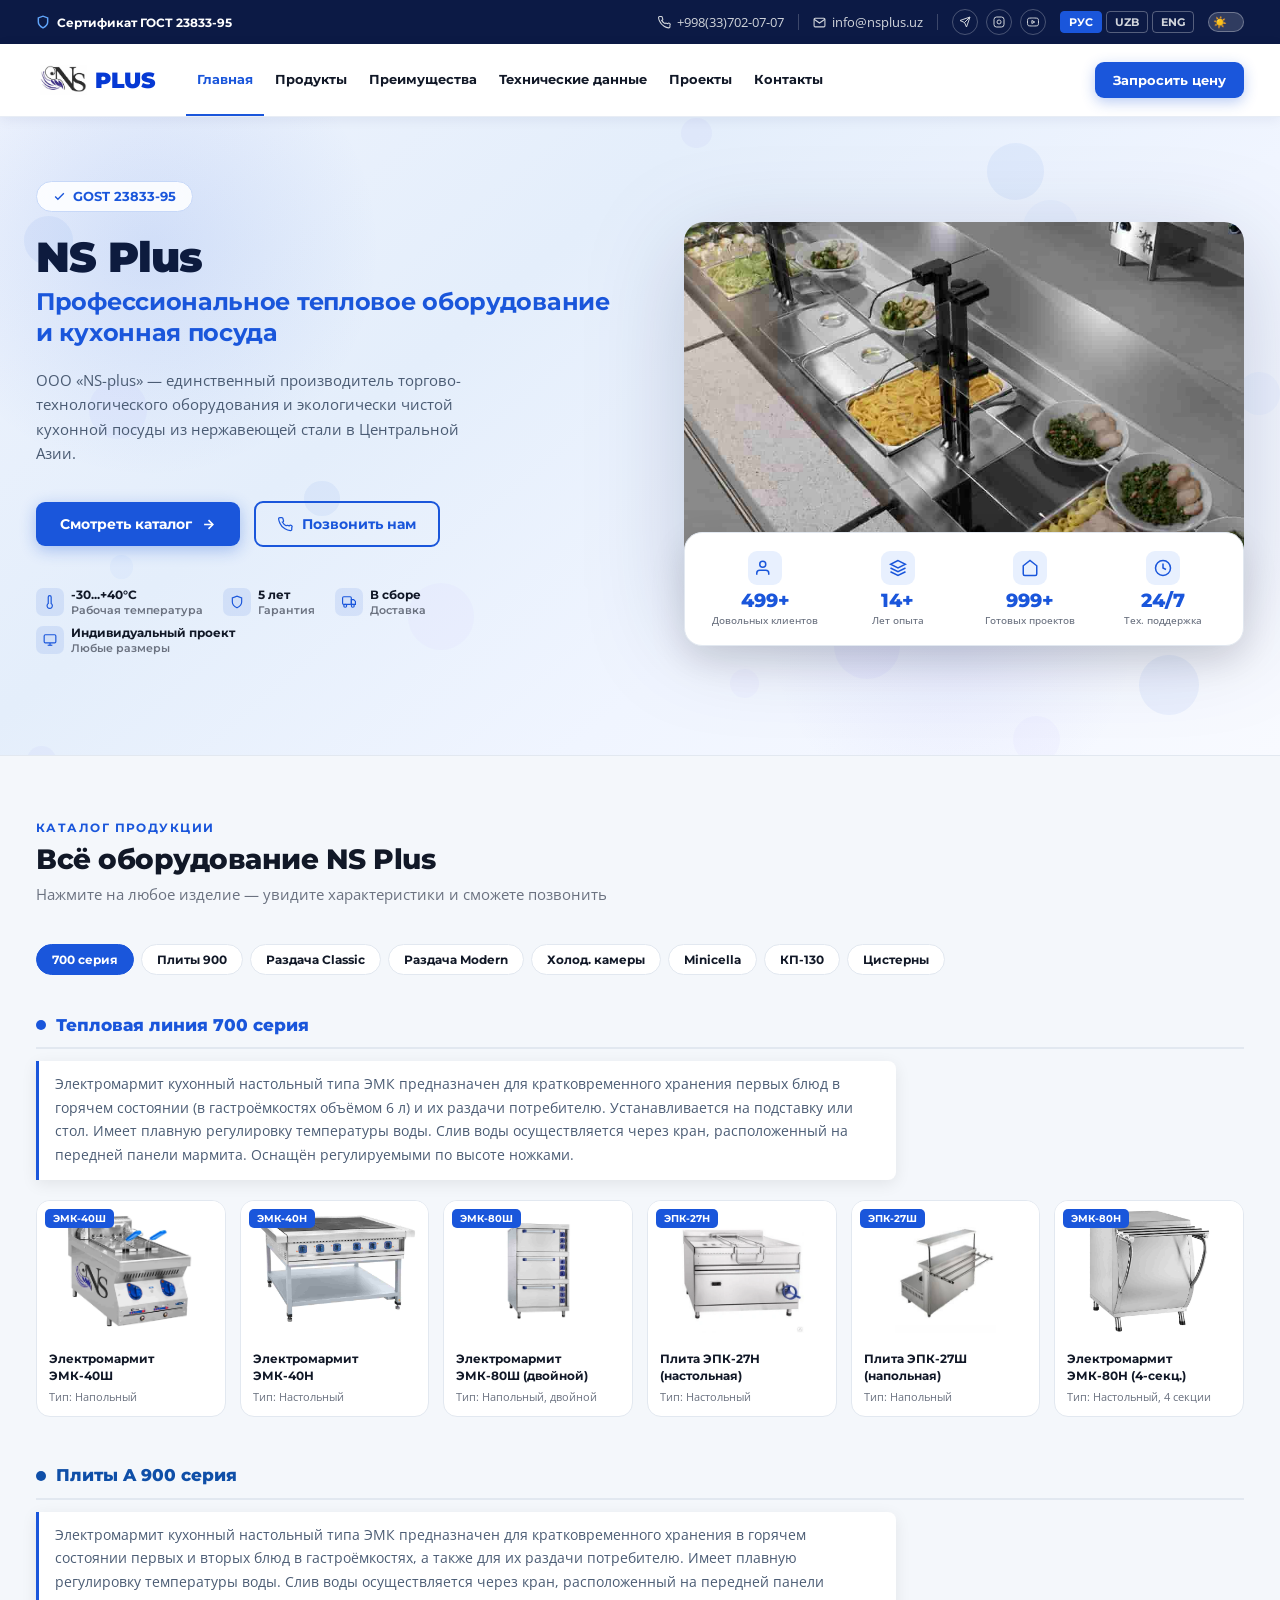
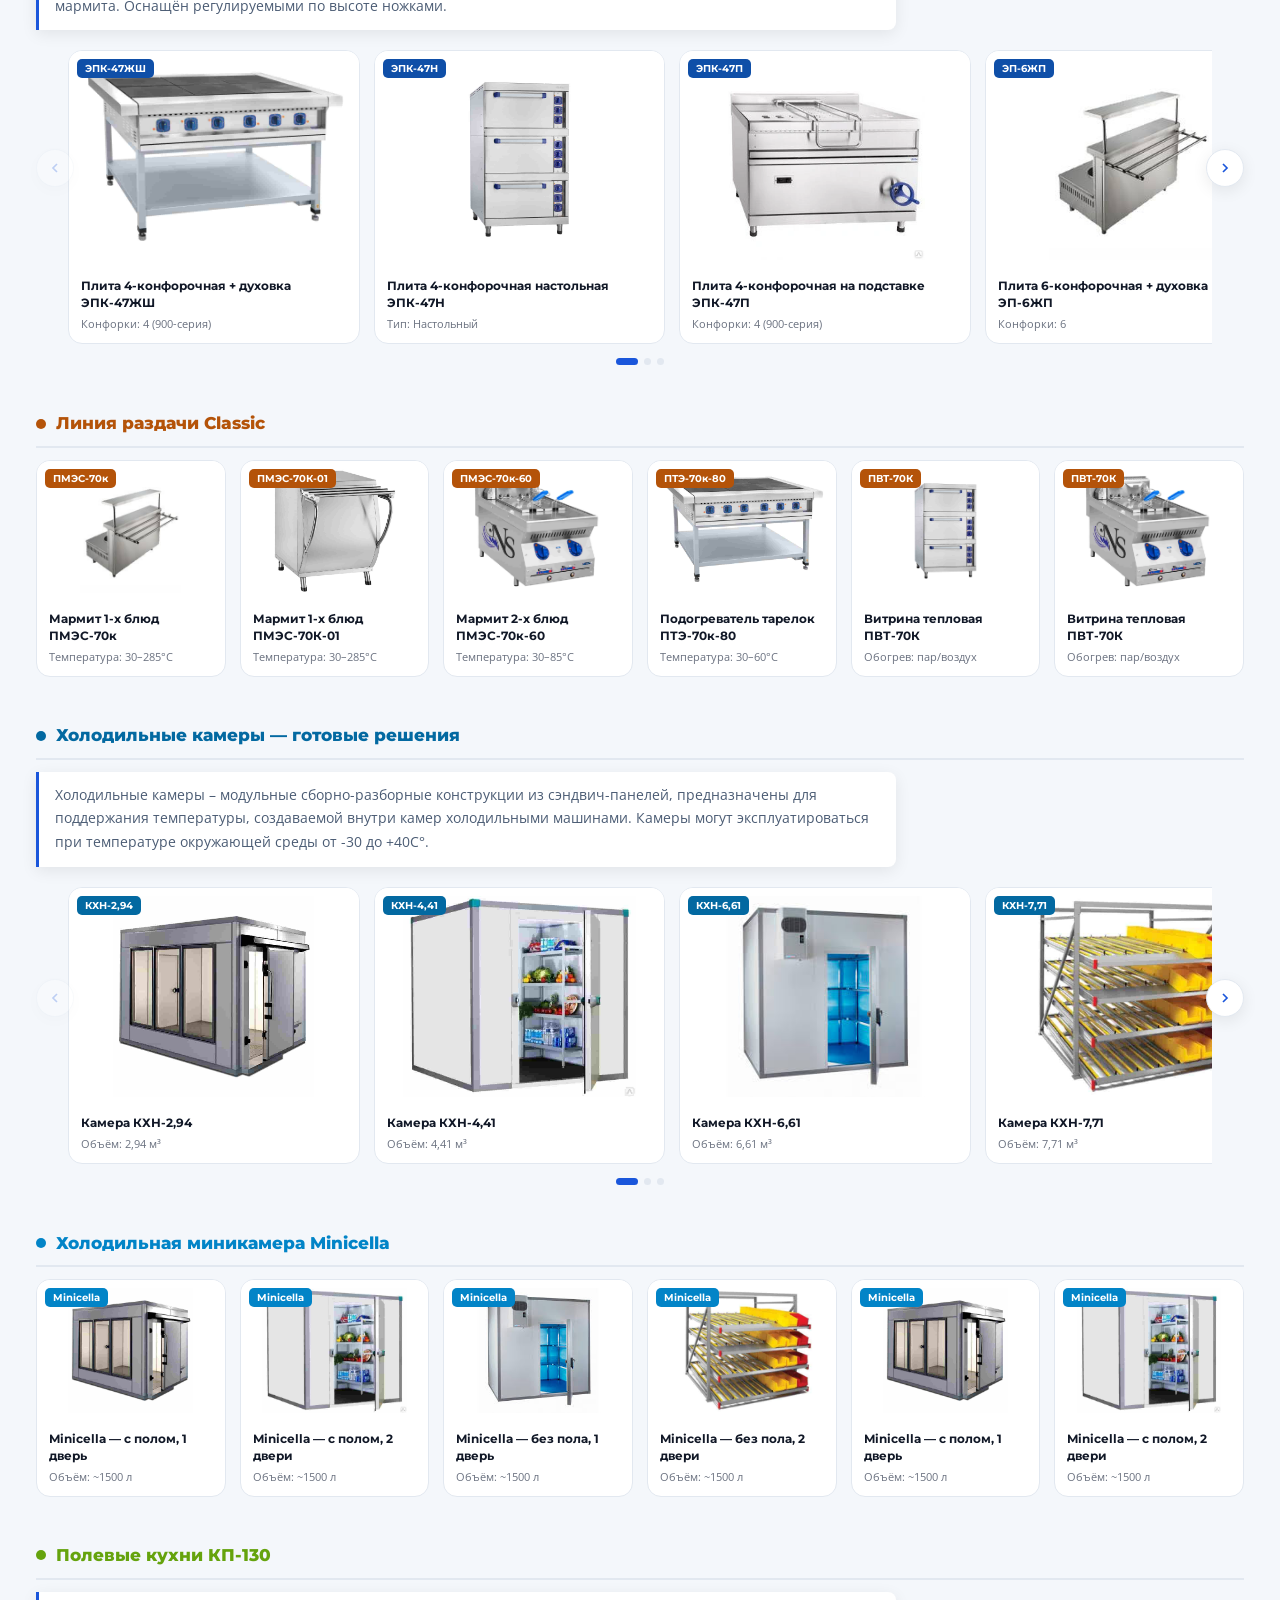
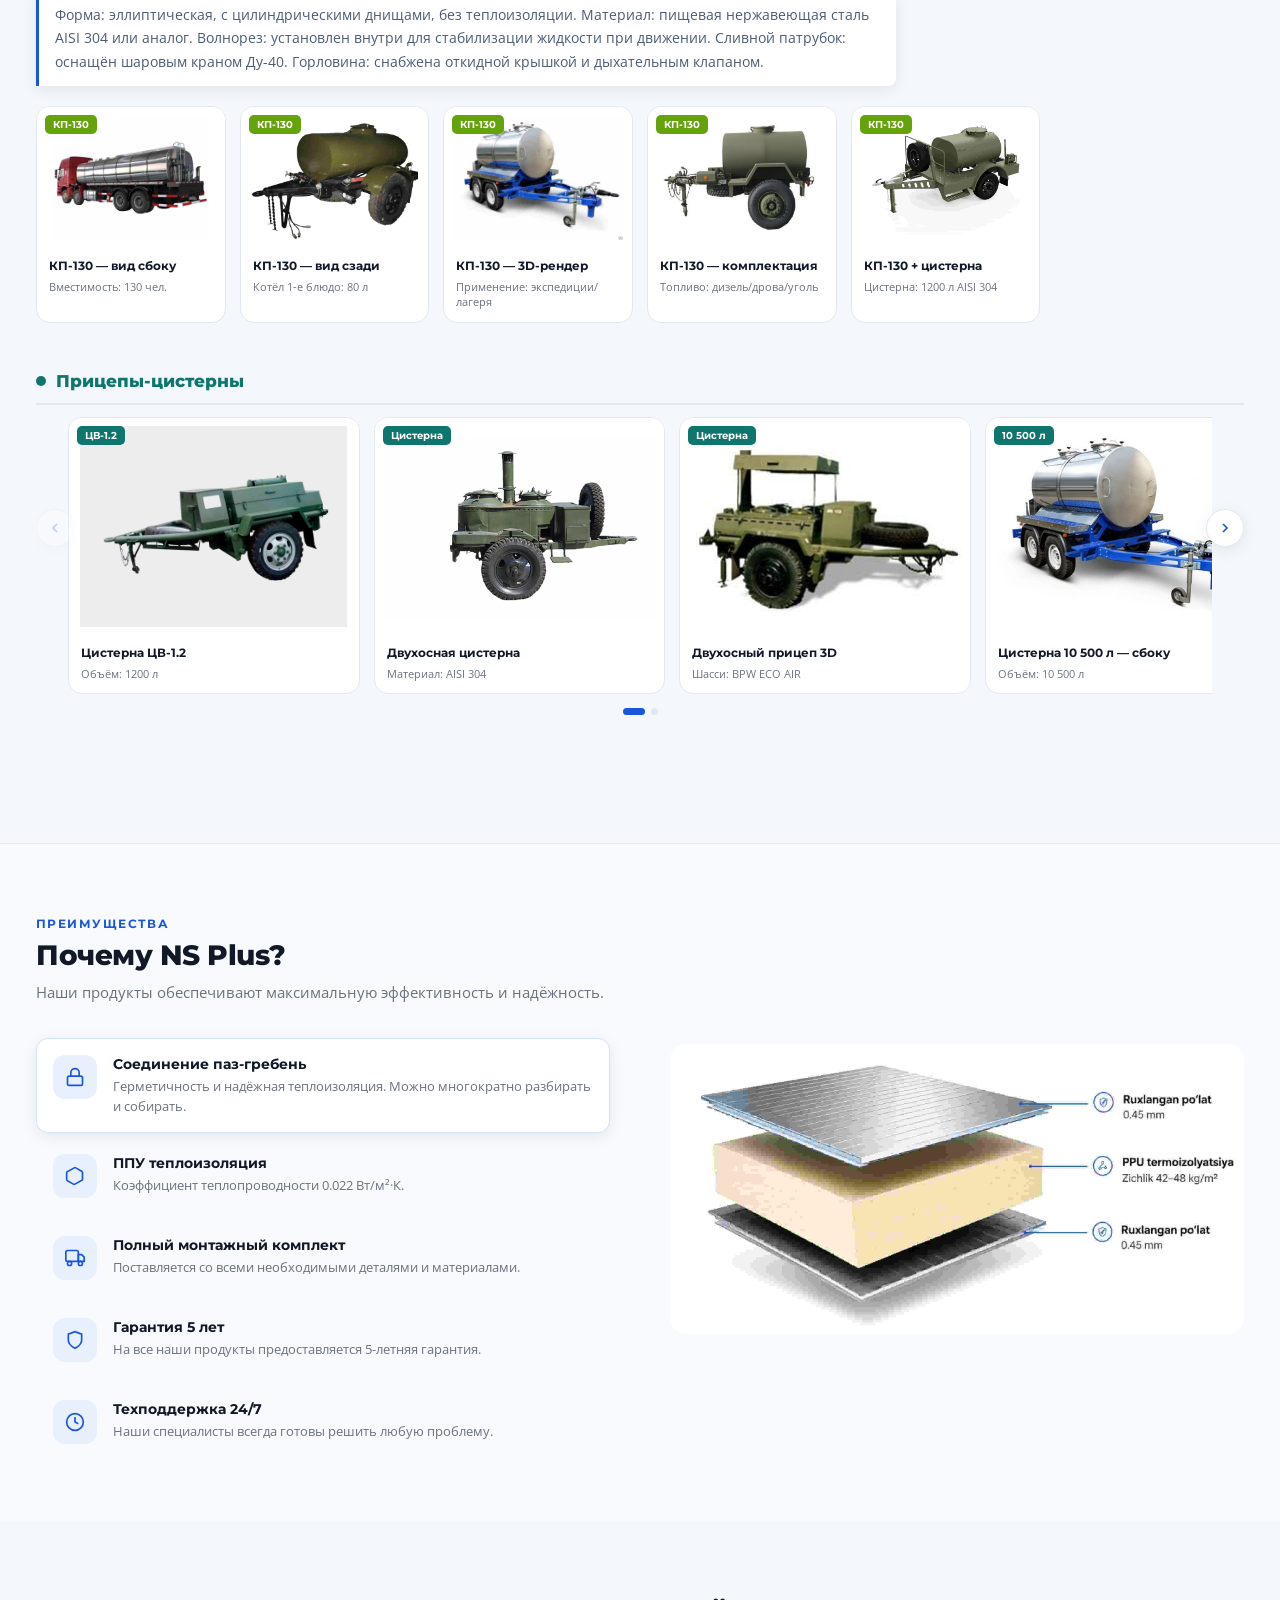
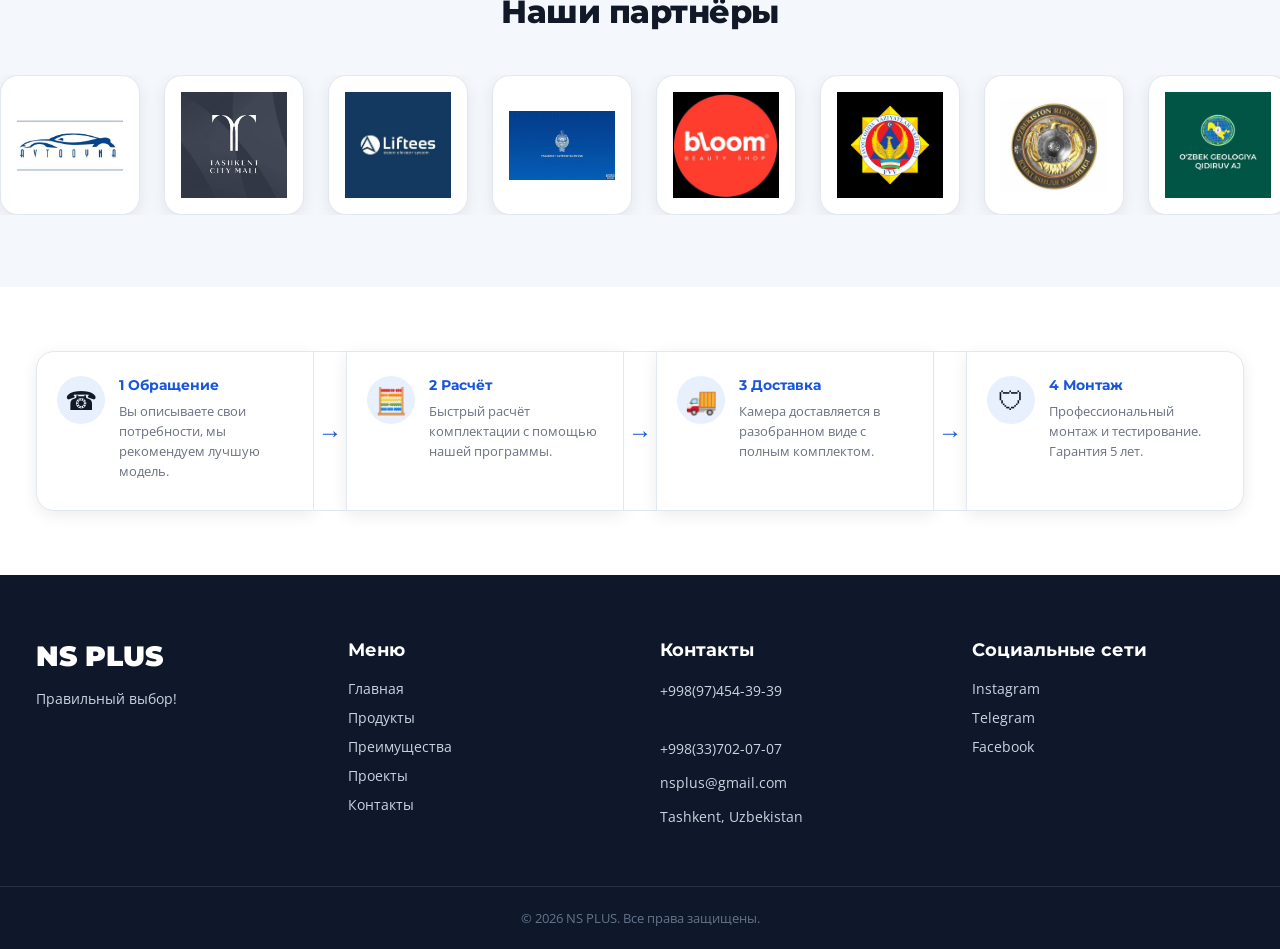
==== commit 897918ea: "full stange" ====
--- a/index.html
+++ b/index.html
@@ -11,9 +11,6 @@
 </head>
 <body>
 
-<!-- SCROLL PROGRESS -->
-<div id="spbar"></div>
-
 <!-- BACK TO TOP -->
 <button class="btt" id="btt" title="Наверх">
   <svg width="18" height="18" viewBox="0 0 24 24" fill="none" stroke="currentColor" stroke-width="2.5"><polyline points="18 15 12 9 6 15"/></svg>
@@ -46,7 +43,7 @@
 
 <!-- NAV -->
 <nav><div class="con"><div class="nav-in">
-  <a href="#" class="logo"><span><img class="nslogo" src="./images/logo.jpg" alt="NS Plus"> <span class="logo-grad">PLUS</span></span></a>
+  <a href="#" class="logo"><span><img class="nslogo" src="./images/logo.jpg" alt="NS Plus"> PLUS</span></a>
   <ul class="nl">
     <li><a href="#" class="act" data-t="nav_home"></a></li>
     <li><a href="#cats" data-t="nav_products"></a></li>
@@ -81,12 +78,10 @@
 <section class="hero">
   <!-- floating particles -->
   <div class="particles" id="particles"></div>
-  <!-- morphing orb -->
-  <div class="morph-orb"></div>
   <div class="con"><div class="hg">
     <div class="hl">
       <div class="cpill"><svg width="13" height="13" viewBox="0 0 24 24" fill="none" stroke="currentColor" stroke-width="2.5"><polyline points="20 6 9 17 4 12"/></svg>GOST 23833-95</div>
-      <h1 class="ht">NS Plus<br><span class="bl" data-t="hero_title_blue"></span><span class="typed-cursor"></span></h1>
+      <h1 class="ht">NS Plus<br><span class="bl" data-t="hero_title_blue"></span></h1>
       <p class="hd" data-t="hero_desc"></p>
       <div class="hbtns">
         <a href="#cats" class="bp"><span data-t="hero_btn1"></span><svg width="15" height="15" viewBox="0 0 24 24" fill="none" stroke="currentColor" stroke-width="2.5"><line x1="5" y1="12" x2="19" y2="12"/><polyline points="12 5 19 12 12 19"/></svg></a>
--- a/style.css
+++ b/style.css
@@ -2,33 +2,28 @@
 
 /* ── DARK / LIGHT THEME ── */
 :root{
-  /* Brand — electric indigo + cyan accent */
-  --b:#4f46e5;--bh:#4338ca;--bl:#ede9fe;
-  --accent:#06b6d4;--accent2:#8b5cf6;--accent3:#f59e0b;
-  /* Light theme */
-  --bg:#f8f7ff;--bg2:#f0eeff;--bg3:#faf9ff;
-  --tx:#0f0a2e;--tx2:#4c3d8a;--gr:#7c7a9e;
-  --border:#ddd8f8;--border2:#e8e4fb;
-  --nav-bg:rgba(248,247,255,.92);--nav-shadow:0 2px 24px rgba(79,70,229,.1);
-  --card-bg:#ffffff;--card-border:#e4e0f8;
-  --ft-bg:#0c0a1e;--ft-tx:#a5a0c8;
-  --tb-bg:#0c0a1e;
-  --shadow:0 4px 20px rgba(79,70,229,.1);
-  --shadow-lg:0 16px 40px rgba(79,70,229,.18);
-  --glow:0 0 40px rgba(79,70,229,.25);
+  --b:#1a56db;--bh:#1548c8;--bl:#e8f0fe;
+  --bg:#ffffff;--bg2:#f4f7fb;--bg3:#f8fafd;
+  --tx:#111827;--tx2:#4b5c74;--gr:#6b7280;
+  --border:#e2e8f0;--border2:#e8edf5;
+  --nav-bg:#ffffff;--nav-shadow:0 2px 12px rgba(15,32,87,.07);
+  --card-bg:#ffffff;--card-border:#e2e8f0;
+  --ft-bg:#0f172a;--ft-tx:#cbd5e1;
+  --tb-bg:#0c1a45;
+  --shadow:0 4px 16px rgba(0,0,0,.08);
+  --shadow-lg:0 14px 36px rgba(0,0,0,.12);
 }
 [data-theme="dark"]{
-  --bg:#07061a;--bg2:#0e0c26;--bg3:#110f2a;
-  --tx:#eeeaff;--tx2:#a09cc8;--gr:#6b6890;
-  --border:#2a2650;--border2:#211e42;
-  --nav-bg:rgba(7,6,26,.92);--nav-shadow:0 2px 24px rgba(0,0,0,.5);
-  --card-bg:#0e0c26;--card-border:#2a2650;
-  --ft-bg:#040310;--ft-tx:#6b6890;
-  --tb-bg:#040310;
-  --shadow:0 4px 20px rgba(0,0,0,.4);
-  --shadow-lg:0 16px 40px rgba(0,0,0,.6);
-  --glow:0 0 60px rgba(79,70,229,.3);
-  --bl:#1e1a45;
+  --bg:#0f172a;--bg2:#1e293b;--bg3:#162032;
+  --tx:#f1f5f9;--tx2:#94a3b8;--gr:#64748b;
+  --border:#334155;--border2:#334155;
+  --nav-bg:#0f172a;--nav-shadow:0 2px 12px rgba(0,0,0,.4);
+  --card-bg:#1e293b;--card-border:#334155;
+  --ft-bg:#020617;--ft-tx:#94a3b8;
+  --tb-bg:#020617;
+  --shadow:0 4px 16px rgba(0,0,0,.3);
+  --shadow-lg:0 14px 36px rgba(0,0,0,.4);
+  --bl:#1e3a5f;
 }
 
 html{scroll-behavior:smooth}
@@ -73,8 +68,8 @@
 .nl li a{text-decoration:none;color:var(--tx);font-size:13px;font-weight:700;font-family:'Montserrat',sans-serif;padding:0 11px;height:72px;display:flex;align-items:center;border-bottom:2.5px solid transparent;transition:color .2s,border-color .2s;white-space:nowrap}
 .nl li a:hover,.nl li a.act{color:var(--b)}
 .nl li a.act{border-bottom-color:var(--b)}
-.btn-cta{margin-left:12px;background:linear-gradient(135deg,#4f46e5,#06b6d4);color:#fff;padding:10px 18px;border-radius:9px;font-size:13px;font-weight:700;font-family:'Montserrat',sans-serif;display:inline-flex;align-items:center;text-decoration:none;transition:all .25s;box-shadow:0 4px 20px rgba(79,70,229,.4);white-space:nowrap;flex-shrink:0;animation:neonPulse 3s ease-in-out infinite}
-.btn-cta:hover{background:linear-gradient(135deg,#4338ca,#0891b2);transform:translateY(-1px);box-shadow:0 8px 28px rgba(79,70,229,.55)}
+.btn-cta{margin-left:12px;background:var(--b);color:#fff;padding:10px 18px;border-radius:9px;font-size:13px;font-weight:700;font-family:'Montserrat',sans-serif;display:inline-flex;align-items:center;text-decoration:none;transition:background .2s,transform .15s;box-shadow:0 4px 14px rgba(26,86,219,.3);white-space:nowrap;flex-shrink:0}
+.btn-cta:hover{background:var(--bh);transform:translateY(-1px)}
 .nrg{display:flex;align-items:center;gap:8px;margin-left:auto}
 .btn-tel{display:none;align-items:center;gap:7px;background:#16a34a;color:#fff;padding:9px 14px;border-radius:9px;font-size:13px;font-weight:700;font-family:'Montserrat',sans-serif;text-decoration:none;transition:background .2s;flex-shrink:0}
 .btn-tel:hover{background:#15803d}
@@ -94,23 +89,10 @@
 .mm .mcta{margin:4px 24px!important;background:var(--b)!important;color:#fff!important;border-radius:9px!important;padding:13px 20px!important;text-align:center;border-left:none!important}
 
 /* ── HERO ── */
-.hero{
-  background:
-    radial-gradient(ellipse 80% 60% at 20% 40%,rgba(79,70,229,.13) 0%,transparent 60%),
-    radial-gradient(ellipse 60% 80% at 80% 20%,rgba(6,182,212,.1) 0%,transparent 55%),
-    radial-gradient(ellipse 70% 50% at 50% 100%,rgba(139,92,246,.08) 0%,transparent 55%),
-    linear-gradient(135deg,#f8f7ff 0%,#ede9fe 40%,#e0f2fe 70%,#f5f3ff 100%);
-  min-height:580px;position:relative;overflow:hidden;transition:background .4s
-}
-[data-theme="dark"] .hero{
-  background:
-    radial-gradient(ellipse 80% 60% at 20% 40%,rgba(79,70,229,.25) 0%,transparent 60%),
-    radial-gradient(ellipse 60% 80% at 80% 20%,rgba(6,182,212,.15) 0%,transparent 55%),
-    radial-gradient(ellipse 70% 50% at 50% 100%,rgba(139,92,246,.12) 0%,transparent 55%),
-    linear-gradient(135deg,#07061a 0%,#0e0c26 40%,#0c1830 70%,#0e0c26 100%);
-}
-.hero::before{content:'';position:absolute;top:-80px;left:-80px;width:600px;height:600px;background:conic-gradient(from 0deg,rgba(79,70,229,.08),rgba(6,182,212,.06),rgba(139,92,246,.08),rgba(79,70,229,.08));border-radius:50%;pointer-events:none;animation:spin 20s linear infinite;filter:blur(2px)}
-.hero::after{content:'';position:absolute;bottom:-100px;right:5%;width:450px;height:450px;background:conic-gradient(from 180deg,rgba(245,158,11,.06),rgba(79,70,229,.08),rgba(6,182,212,.06),rgba(245,158,11,.06));border-radius:50%;pointer-events:none;animation:spin 28s linear infinite reverse;filter:blur(3px)}
+.hero{background:linear-gradient(140deg,#eef3fd,#e4eefb 35%,#f0f5ff 65%,#f8faff);min-height:580px;position:relative;overflow:hidden;transition:background .3s}
+[data-theme="dark"] .hero{background:linear-gradient(140deg,#0f172a,#1e293b 40%,#162032 70%,#0f172a)}
+.hero::before{content:'';position:absolute;top:-120px;left:-100px;width:500px;height:500px;background:radial-gradient(circle,rgba(26,86,219,.12),transparent 65%);pointer-events:none;animation:pulse 6s ease-in-out infinite}
+.hero::after{content:'';position:absolute;bottom:-80px;right:10%;width:400px;height:400px;background:radial-gradient(circle,rgba(99,102,241,.08),transparent 65%);pointer-events:none;animation:pulse 8s ease-in-out infinite reverse}
 
 /* Floating particles */
 .particles{position:absolute;inset:0;pointer-events:none;overflow:hidden}
@@ -122,13 +104,13 @@
 [data-theme="dark"] .cpill{background:rgba(30,58,95,.8);border-color:#1e4080}
 .ht{font-family:'Montserrat',sans-serif;font-size:42px;font-weight:900;line-height:1.1;color:#0d1b3e;margin-bottom:20px;letter-spacing:-1px;animation:fu .6s .1s both}
 [data-theme="dark"] .ht{color:#f1f5f9}
-.ht .bl{background:linear-gradient(135deg,#4f46e5,#06b6d4,#8b5cf6);-webkit-background-clip:text;-webkit-text-fill-color:transparent;background-clip:text;display:block;font-size:24px;font-weight:700;letter-spacing:-.3px;margin-top:6px;line-height:1.3}
+.ht .bl{color:var(--b);display:block;font-size:24px;font-weight:700;letter-spacing:-.3px;margin-top:6px;line-height:1.3}
 .hd{color:var(--tx2);font-size:14.5px;line-height:1.7;margin-bottom:34px;max-width:460px;animation:fu .6s .2s both}
 .hbtns{display:flex;gap:14px;align-items:center;margin-bottom:40px;animation:fu .6s .3s both;flex-wrap:wrap}
-.bp{background:linear-gradient(135deg,#4f46e5,#7c3aed);color:#fff;padding:13px 24px;border-radius:9px;font-size:14px;font-weight:700;font-family:'Montserrat',sans-serif;display:inline-flex;align-items:center;gap:9px;text-decoration:none;transition:background .2s,transform .15s,box-shadow .2s;box-shadow:0 4px 20px rgba(79,70,229,.4)}
-.bp:hover{background:linear-gradient(135deg,#4338ca,#6d28d9);transform:translateY(-3px) scale(1.02);box-shadow:0 12px 32px rgba(79,70,229,.55)}
+.bp{background:var(--b);color:#fff;padding:13px 24px;border-radius:9px;font-size:14px;font-weight:700;font-family:'Montserrat',sans-serif;display:inline-flex;align-items:center;gap:9px;text-decoration:none;transition:background .2s,transform .15s,box-shadow .2s;box-shadow:0 4px 16px rgba(26,86,219,.32)}
+.bp:hover{background:var(--bh);transform:translateY(-2px);box-shadow:0 8px 24px rgba(26,86,219,.45)}
 .bs{background:transparent;color:var(--b);border:2px solid var(--b);padding:12px 22px;border-radius:9px;font-size:14px;font-weight:700;font-family:'Montserrat',sans-serif;display:inline-flex;align-items:center;gap:9px;text-decoration:none;transition:all .2s}
-.bs:hover{background:var(--b);color:#fff;transform:translateY(-3px) scale(1.02);box-shadow:0 8px 24px rgba(79,70,229,.35)}
+.bs:hover{background:var(--b);color:#fff;transform:translateY(-2px)}
 .hfeats{display:flex;gap:8px 20px;flex-wrap:wrap;animation:fu .6s .4s both}
 .fi{display:flex;align-items:center;gap:7px;font-size:12.5px;color:var(--tx);font-weight:600;font-family:'Montserrat',sans-serif}
 .fic{width:28px;height:28px;background:rgba(26,86,219,.1);border-radius:7px;display:flex;align-items:center;justify-content:center;flex-shrink:0}
@@ -141,10 +123,10 @@
 .si2{text-align:center}
 .sic{width:34px;height:34px;background:var(--bl);border-radius:9px;display:flex;align-items:center;justify-content:center;margin:0 auto 6px}
 .sic svg{color:var(--b)}
-.sn{font-family:'Montserrat',sans-serif;font-size:19px;font-weight:800;background:linear-gradient(135deg,#4f46e5,#06b6d4);-webkit-background-clip:text;-webkit-text-fill-color:transparent;background-clip:text;line-height:1;margin-bottom:4px}
+.sn{font-family:'Montserrat',sans-serif;font-size:19px;font-weight:800;color:var(--b);line-height:1;margin-bottom:4px}
 .sl{font-size:10px;color:var(--gr);font-weight:500;line-height:1.3}
 .hbadge{position:absolute;top:18px;left:18px;background:var(--card-bg);border-radius:14px;padding:11px 15px;box-shadow:var(--shadow);display:flex;align-items:center;gap:10px;animation:fl 3s ease-in-out infinite;border:1px solid var(--card-border)}
-.hbi{width:36px;height:36px;background:linear-gradient(135deg,#4f46e5,#06b6d4);border-radius:10px;display:flex;align-items:center;justify-content:center}
+.hbi{width:36px;height:36px;background:linear-gradient(135deg,#1a56db,#3b82f6);border-radius:10px;display:flex;align-items:center;justify-content:center}
 .hbi svg{color:#fff}
 .hbt strong{display:block;font-size:13px;font-weight:800;font-family:'Montserrat',sans-serif;color:var(--tx)}
 .hbt span{font-size:11px;color:var(--gr)}
@@ -152,47 +134,8 @@
 /* ── COUNTER ── */
 .sn[data-count]{transition:all .1s}
 
-/* ── SECTION BACKGROUNDS ── */
-.cats{
-  background:
-    radial-gradient(ellipse 50% 40% at 0% 50%,rgba(79,70,229,.06) 0%,transparent 60%),
-    radial-gradient(ellipse 40% 50% at 100% 30%,rgba(6,182,212,.05) 0%,transparent 60%),
-    var(--bg2);
-  padding:64px 0 80px;border-top:1px solid var(--border);transition:background .4s;
-  position:relative;overflow:hidden
-}
-.cats::before{
-  content:'';position:absolute;inset:0;pointer-events:none;
-  background-image:linear-gradient(var(--border) 1px,transparent 1px),linear-gradient(90deg,var(--border) 1px,transparent 1px);
-  background-size:60px 60px;opacity:.35;
-  mask-image:radial-gradient(ellipse 80% 80% at 50% 50%,black 30%,transparent 100%)
-}
-
-.adv{
-  background:
-    radial-gradient(ellipse 60% 70% at 100% 50%,rgba(139,92,246,.08) 0%,transparent 60%),
-    radial-gradient(ellipse 50% 40% at 0% 80%,rgba(79,70,229,.06) 0%,transparent 60%),
-    var(--bg3);
-  padding:72px 0 60px;border-top:1px solid var(--border);transition:background .4s;
-  position:relative;overflow:hidden
-}
-.adv::before{
-  content:'';position:absolute;inset:0;pointer-events:none;
-  background:repeating-linear-gradient(45deg,transparent,transparent 40px,rgba(79,70,229,.025) 40px,rgba(79,70,229,.025) 41px);
-}
-
-.prt{
-  overflow:hidden;padding:72px 0;
-  background:
-    radial-gradient(ellipse 70% 60% at 50% 50%,rgba(79,70,229,.07) 0%,transparent 65%),
-    var(--bg2);
-  transition:background .4s;position:relative
-}
-.prt::before{
-  content:'';position:absolute;inset:0;pointer-events:none;
-  background-image:radial-gradient(circle,var(--border) 1px,transparent 1px);
-  background-size:32px 32px;opacity:.5
-}
+/* ── CATALOG ── */
+.cats{background:var(--bg2);padding:64px 0 80px;border-top:1px solid var(--border);transition:background .3s}
 .ach{margin-bottom:28px}
 .slbl{display:block;font-family:'Montserrat',sans-serif;font-size:12px;font-weight:700;color:var(--b);letter-spacing:.12em;margin-bottom:8px}
 .stit{font-family:'Montserrat',sans-serif;font-size:28px;font-weight:800;color:var(--tx);line-height:1.2;letter-spacing:-.5px}
@@ -235,7 +178,7 @@
 .sbp{left:0}.sbn{right:0}
 .sdots{display:flex;justify-content:center;gap:6px;margin-top:14px}
 .sdot{width:7px;height:7px;border-radius:50%;background:var(--border);cursor:pointer;transition:all .25s;border:none;padding:0}
-.sdot.on{background:linear-gradient(90deg,#4f46e5,#06b6d4);width:22px;border-radius:4px}
+.sdot.on{background:var(--b);width:22px;border-radius:4px}
 
 /* ── LIGHTBOX ── */
 #lb{display:none;position:fixed;inset:0;background:rgba(5,10,30,.82);z-index:9999;align-items:center;justify-content:center;padding:16px;backdrop-filter:blur(8px)}
@@ -252,10 +195,11 @@
 .lbif p{font-size:13px;color:var(--tx2);line-height:1.65}
 #lbsp{list-style:none;padding:0;margin:0;display:flex;flex-direction:column;gap:5px;flex:1}
 #lbsp li{font-size:12.5px;color:var(--tx);padding:7px 11px;background:var(--bg2);border-radius:8px;border-left:3px solid var(--b);line-height:1.4;transition:background .3s}
-.lbcall{display:flex;align-items:center;justify-content:center;gap:9px;background:linear-gradient(135deg,#16a34a,#059669);color:#fff;text-decoration:none;padding:13px 20px;border-radius:11px;font-size:13px;font-weight:700;font-family:'Montserrat',sans-serif;transition:background .2s,transform .15s;margin-top:auto;flex-shrink:0}
+.lbcall{display:flex;align-items:center;justify-content:center;gap:9px;background:#16a34a;color:#fff;text-decoration:none;padding:13px 20px;border-radius:11px;font-size:13px;font-weight:700;font-family:'Montserrat',sans-serif;transition:background .2s,transform .15s;margin-top:auto;flex-shrink:0}
 .lbcall:hover{background:#15803d;transform:translateY(-1px)}
 
-/* ── ADV inline kept above ── */
+/* ── ADVANTAGES ── */
+.adv{background:var(--bg3);padding:72px 0 60px;border-top:1px solid var(--border);transition:background .3s}
 .advg{display:grid;grid-template-columns:1fr 1fr;gap:60px;align-items:center}
 .advl{display:flex;flex-direction:column;gap:4px}
 .advi{display:flex;align-items:flex-start;gap:16px;padding:16px;border-radius:12px;border:1.5px solid transparent;transition:all .2s;cursor:pointer}
@@ -267,7 +211,8 @@
 .advi p{font-size:13px;color:var(--gr);line-height:1.5;margin:0}
 .pdiag{width:100%;max-width:600px;border-radius:16px}
 
-/* ── PARTNERS inline kept above ── */
+/* ── PARTNERS ── */
+.prt{overflow:hidden;padding:72px 0;background:var(--bg2);transition:background .3s}
 .prt .stit{text-align:center;font-size:32px;margin-bottom:44px;font-weight:800}
 .sldr{width:100%;overflow:hidden}
 .strack{display:flex;align-items:center;gap:24px;width:max-content;animation:sc 35s linear infinite}
@@ -299,106 +244,18 @@
 .ftbot{border-top:1px solid rgba(255,255,255,.1);text-align:center;padding:22px 10px;color:#64748b;font-size:13px}
 
 /* ── BACK TO TOP ── */
-.btt{position:fixed;bottom:24px;right:24px;width:44px;height:44px;border-radius:50%;background:linear-gradient(135deg,#4f46e5,#7c3aed);color:#fff;border:none;cursor:pointer;display:flex;align-items:center;justify-content:center;box-shadow:0 4px 16px rgba(26,86,219,.4);opacity:0;transform:translateY(16px);transition:all .3s;z-index:500}
+.btt{position:fixed;bottom:24px;right:24px;width:44px;height:44px;border-radius:50%;background:var(--b);color:#fff;border:none;cursor:pointer;display:flex;align-items:center;justify-content:center;box-shadow:0 4px 16px rgba(26,86,219,.4);opacity:0;transform:translateY(16px);transition:all .3s;z-index:500}
 .btt.show{opacity:1;transform:translateY(0)}
 .btt:hover{background:var(--bh);transform:translateY(-2px);box-shadow:0 8px 24px rgba(26,86,219,.5)}
 
+/* ── ANIMATIONS ── */
 @keyframes fu{from{opacity:0;transform:translateY(22px)}to{opacity:1;transform:translateY(0)}}
 @keyframes fr{from{opacity:0;transform:translateX(28px)}to{opacity:1;transform:translateX(0)}}
 @keyframes fl{0%,100%{transform:translateY(0)}50%{transform:translateY(-8px)}}
 @keyframes fl2{0%,100%{transform:translate(0,0) scale(1)}33%{transform:translate(20px,-15px) scale(1.1)}66%{transform:translate(-10px,20px) scale(.9)}}
 @keyframes pulse{0%,100%{transform:scale(1);opacity:.6}50%{transform:scale(1.15);opacity:1}}
-@keyframes spin{from{transform:rotate(0deg)}to{transform:rotate(360deg)}}
 @keyframes sc{0%{transform:translateX(0)}100%{transform:translateX(-50%)}}
 @keyframes lp{from{opacity:0;transform:scale(.9) translateY(24px)}to{opacity:1;transform:scale(1) translateY(0)}}
-@keyframes ripple{to{transform:scale(4);opacity:0}}
-@keyframes shimmer{0%{background-position:-200% center}100%{background-position:200% center}}
-@keyframes borderGlow{0%,100%{box-shadow:0 0 0 0 rgba(79,70,229,0)}50%{box-shadow:0 0 0 5px rgba(79,70,229,.15)}}
-@keyframes slideInLeft{from{opacity:0;transform:translateX(-48px)}to{opacity:1;transform:translateX(0)}}
-@keyframes slideInRight{from{opacity:0;transform:translateX(48px)}to{opacity:1;transform:translateX(0)}}
-@keyframes slideInUp{from{opacity:0;transform:translateY(48px)}to{opacity:1;transform:translateY(0)}}
-@keyframes popIn{0%{opacity:0;transform:scale(.7) translateY(20px)}70%{transform:scale(1.05) translateY(-4px)}100%{opacity:1;transform:scale(1) translateY(0)}}
-@keyframes gradShift{0%,100%{background-position:0% 50%}50%{background-position:100% 50%}}
-@keyframes typeIn{from{opacity:0;transform:translateY(8px)}to{opacity:1;transform:translateY(0)}}
-@keyframes wiggle{0%,100%{transform:rotate(0)}20%{transform:rotate(-5deg)}40%{transform:rotate(5deg)}60%{transform:rotate(-3deg)}80%{transform:rotate(3deg)}}
-@keyframes cardEntrance{from{opacity:0;transform:translateY(30px) scale(.95)}to{opacity:1;transform:translateY(0) scale(1)}}
-@keyframes numberPop{0%{transform:scale(1)}50%{transform:scale(1.22)}100%{transform:scale(1)}}
-@keyframes glowPulse{0%,100%{text-shadow:0 0 0 transparent}50%{text-shadow:0 0 24px rgba(79,70,229,.7)}}
-@keyframes morphBg{0%,100%{border-radius:60% 40% 55% 45%/45% 55% 45% 55%}33%{border-radius:40% 60% 35% 65%/60% 40% 60% 40%}66%{border-radius:55% 45% 65% 35%/35% 65% 35% 65%}}
-@keyframes floatBg{0%,100%{transform:translateY(0) scale(1)}50%{transform:translateY(-20px) scale(1.05)}}
-@keyframes neonPulse{0%,100%{box-shadow:0 0 8px rgba(79,70,229,.4),0 0 20px rgba(79,70,229,.2)}50%{box-shadow:0 0 16px rgba(79,70,229,.7),0 0 40px rgba(79,70,229,.35)}}
-@keyframes typedBlink{0%,100%{opacity:1}50%{opacity:0}}
-
-/* ── PREMIUM BUTTON STYLES ── */
-/* Ripple effect wrapper */
-.bp,.bs,.btn-cta,.lbcall{position:relative;overflow:hidden}
-.ripple-wave{position:absolute;border-radius:50%;background:rgba(255,255,255,.35);transform:scale(0);animation:ripple .55s linear;pointer-events:none}
-[data-theme="dark"] .bs .ripple-wave{background:rgba(26,86,219,.3)}
-
-/* Shimmer on primary buttons */
-.bp::before,.btn-cta::before,.lbcall::before{
-  content:'';position:absolute;inset:0;
-  background:linear-gradient(105deg,transparent 40%,rgba(255,255,255,.22) 50%,transparent 60%);
-  background-size:200% 100%;background-position:200% center;
-  transition:background-position .4s ease;pointer-events:none;border-radius:inherit
-}
-.bp:hover::before,.btn-cta:hover::before,.lbcall:hover::before{background-position:-200% center}
-
-/* Magnetic lift on CTA */
-.bp:hover{transform:translateY(-3px) scale(1.02);box-shadow:0 12px 28px rgba(26,86,219,.42)}
-.bs:hover{transform:translateY(-3px) scale(1.02)}
-.btn-tel:hover{transform:translateY(-2px);box-shadow:0 8px 20px rgba(22,163,74,.4)}
-
-/* Tab active glow */
-.ctab.on{background:linear-gradient(135deg,#4f46e5,#7c3aed);box-shadow:0 4px 18px rgba(79,70,229,.35);animation:neonPulse 3s ease-in-out infinite}
-
-/* ── CARD PREMIUM ── */
-.cc{transition:transform .3s cubic-bezier(.34,1.3,.64,1),box-shadow .3s,border-color .3s,background .3s}
-.cc:hover{transform:translateY(-8px) scale(1.025);box-shadow:0 24px 48px rgba(79,70,229,.2),0 0 0 1px rgba(79,70,229,.15)}
-[data-theme="dark"] .cc:hover{box-shadow:0 24px 48px rgba(0,0,0,.5),0 0 30px rgba(79,70,229,.25)}
-
-/* Card shine overlay on hover */
-.cc::after{content:'';position:absolute;inset:0;background:linear-gradient(135deg,rgba(255,255,255,0) 0%,rgba(255,255,255,.06) 50%,rgba(255,255,255,0) 100%);opacity:0;transition:opacity .3s;pointer-events:none;border-radius:inherit}
-.cc:hover::after{opacity:1}
-
-/* ── HERO BADGE extra glow ── */
-.hbadge{box-shadow:var(--shadow),0 0 20px rgba(79,70,229,.15);animation:fl 3s ease-in-out infinite}
-
-/* ── STAT ITEMS pop on hover ── */
-.si2{transition:transform .2s cubic-bezier(.34,1.3,.64,1)}
-.si2:hover{transform:scale(1.08)}
-.si2:hover .sn{animation:glowPulse .6s ease}
-
-/* ── STEP BOXES ── */
-.stpb{transition:transform .3s cubic-bezier(.34,1.3,.64,1),box-shadow .3s,border-color .3s}
-.stpb:hover{transform:translateY(-6px) scale(1.02);box-shadow:0 20px 40px rgba(79,70,229,.18),0 0 0 1px rgba(79,70,229,.2)}
-.stpb:hover .sic2{animation:wiggle .5s ease}
-
-/* ── ADV ITEMS ── */
-.advi{transition:all .25s cubic-bezier(.34,1.3,.64,1)}
-.advi:hover,.advi.act{transform:translateX(6px)}
-
-/* ── PARTNER LOGOS ── */
-.ci{transition:transform .3s cubic-bezier(.34,1.3,.64,1),box-shadow .3s,border-color .3s}
-.ci:hover{transform:scale(1.1) rotate(-1deg);box-shadow:0 16px 32px rgba(26,86,219,.18);border-color:var(--b)}
-
-/* ── HERO MORPHING ORB ── */
-.morph-orb{position:absolute;width:400px;height:400px;background:conic-gradient(from 45deg,rgba(79,70,229,.1),rgba(6,182,212,.07),rgba(139,92,246,.09),rgba(245,158,11,.05),rgba(79,70,229,.1));animation:morphBg 10s ease-in-out infinite,spin 30s linear infinite;pointer-events:none;right:-80px;top:50%;transform:translateY(-50%);z-index:0;filter:blur(1px)}
-[data-theme="dark"] .morph-orb{background:conic-gradient(from 45deg,rgba(79,70,229,.2),rgba(6,182,212,.14),rgba(139,92,246,.16),rgba(245,158,11,.08),rgba(79,70,229,.2));filter:blur(2px)}
-
-/* ── TYPED CURSOR ── */
-.typed-cursor{display:inline-block;width:3px;height:.9em;background:linear-gradient(180deg,#4f46e5,#06b6d4);margin-left:3px;border-radius:2px;animation:typedBlink .7s step-end infinite;vertical-align:middle}
-@keyframes typedBlink{0%,100%{opacity:1}50%{opacity:0}}
-
-/* ── SECTION ENTRANCE ── */
-.sec-enter{opacity:0;animation:slideInUp .7s cubic-bezier(.4,0,.2,1) forwards}
-.sec-enter.d1{animation-delay:.1s}.sec-enter.d2{animation-delay:.2s}.sec-enter.d3{animation-delay:.3s}
-
-/* ── GRADIENT LOGO TEXT ── */
-.logo-grad{background:linear-gradient(135deg,#4f46e5,#06b6d4,#8b5cf6,#4f46e5);background-size:300% auto;-webkit-background-clip:text;-webkit-text-fill-color:transparent;background-clip:text;animation:gradShift 4s ease infinite}
-
-/* ── SCROLL PROGRESS BAR ── */
-#spbar{position:fixed;top:0;left:0;height:3px;background:linear-gradient(90deg,#4f46e5,#06b6d4,#8b5cf6,#f59e0b);background-size:200% 100%;animation:gradShift 3s ease infinite;width:0%;z-index:9999;transition:width .1s linear;border-radius:0 2px 2px 0}
 
 /* ── RESPONSIVE ── */
 @media(max-width:1024px){
